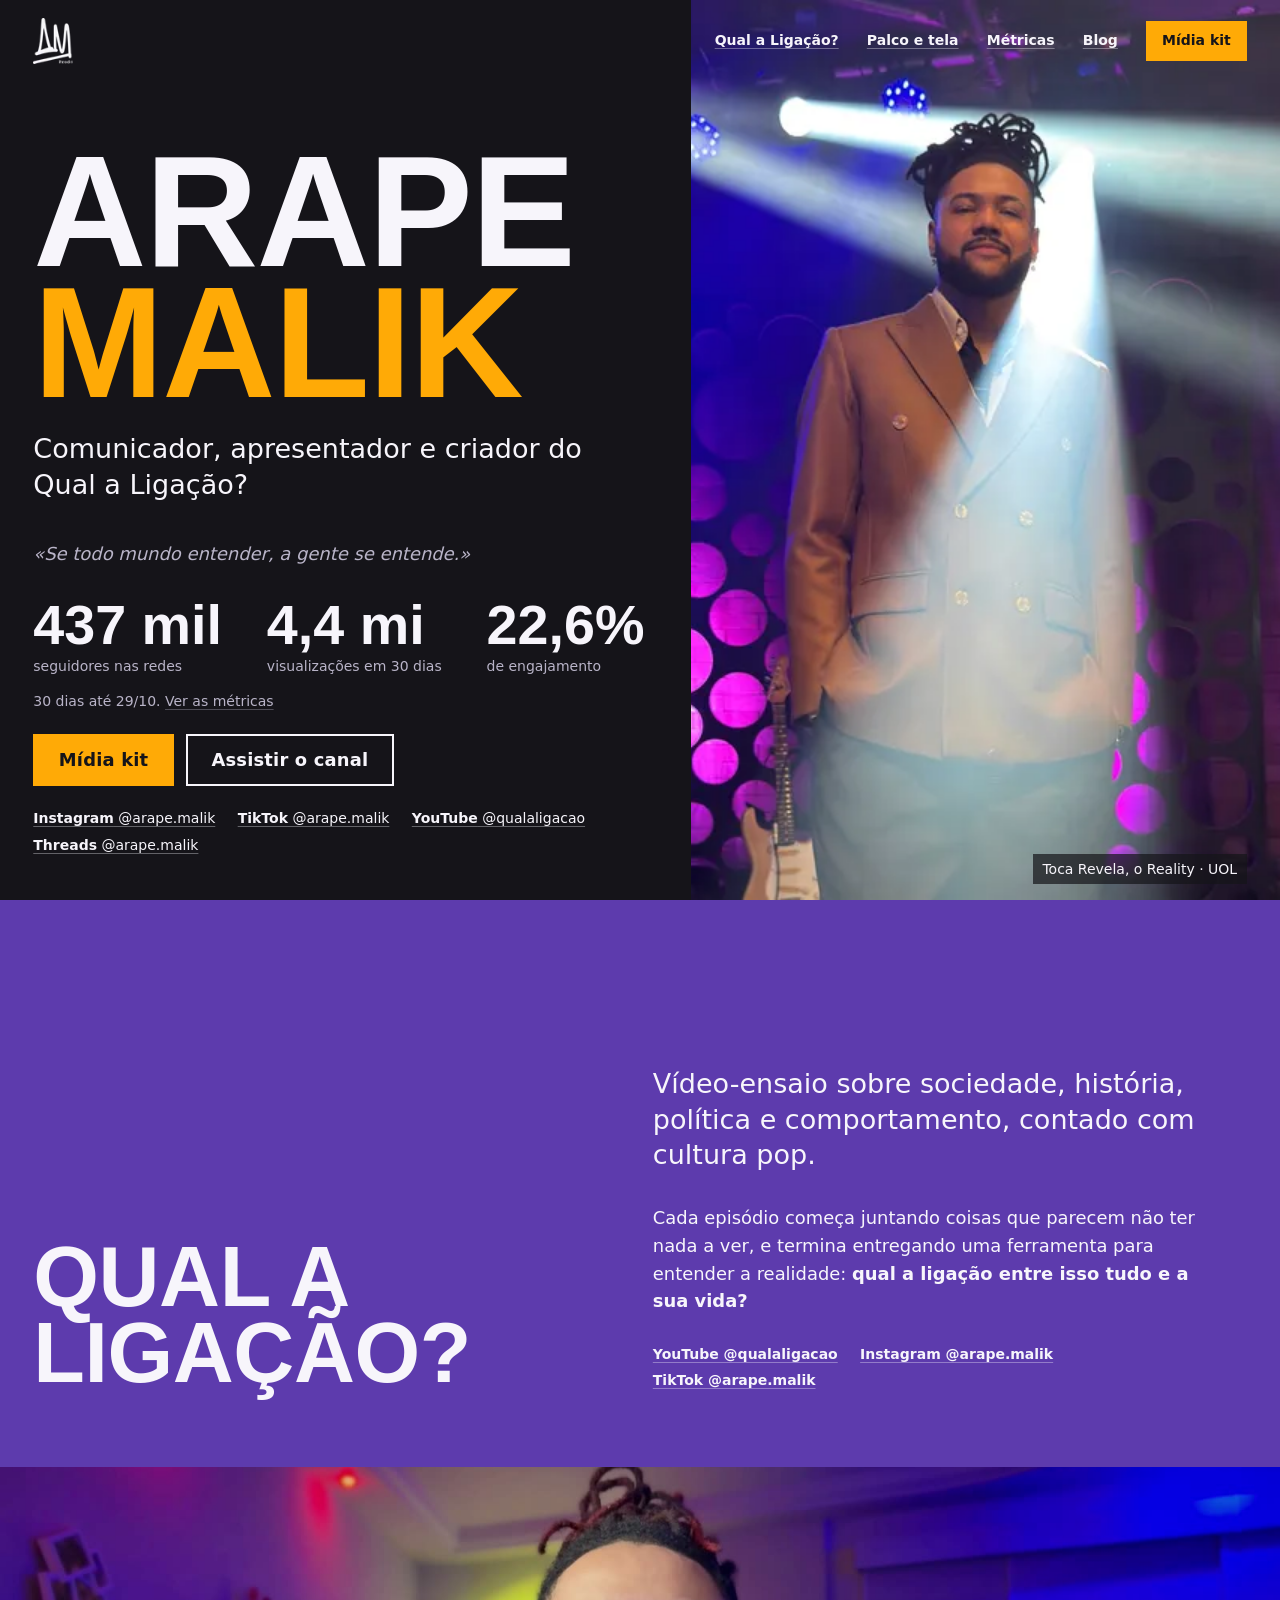
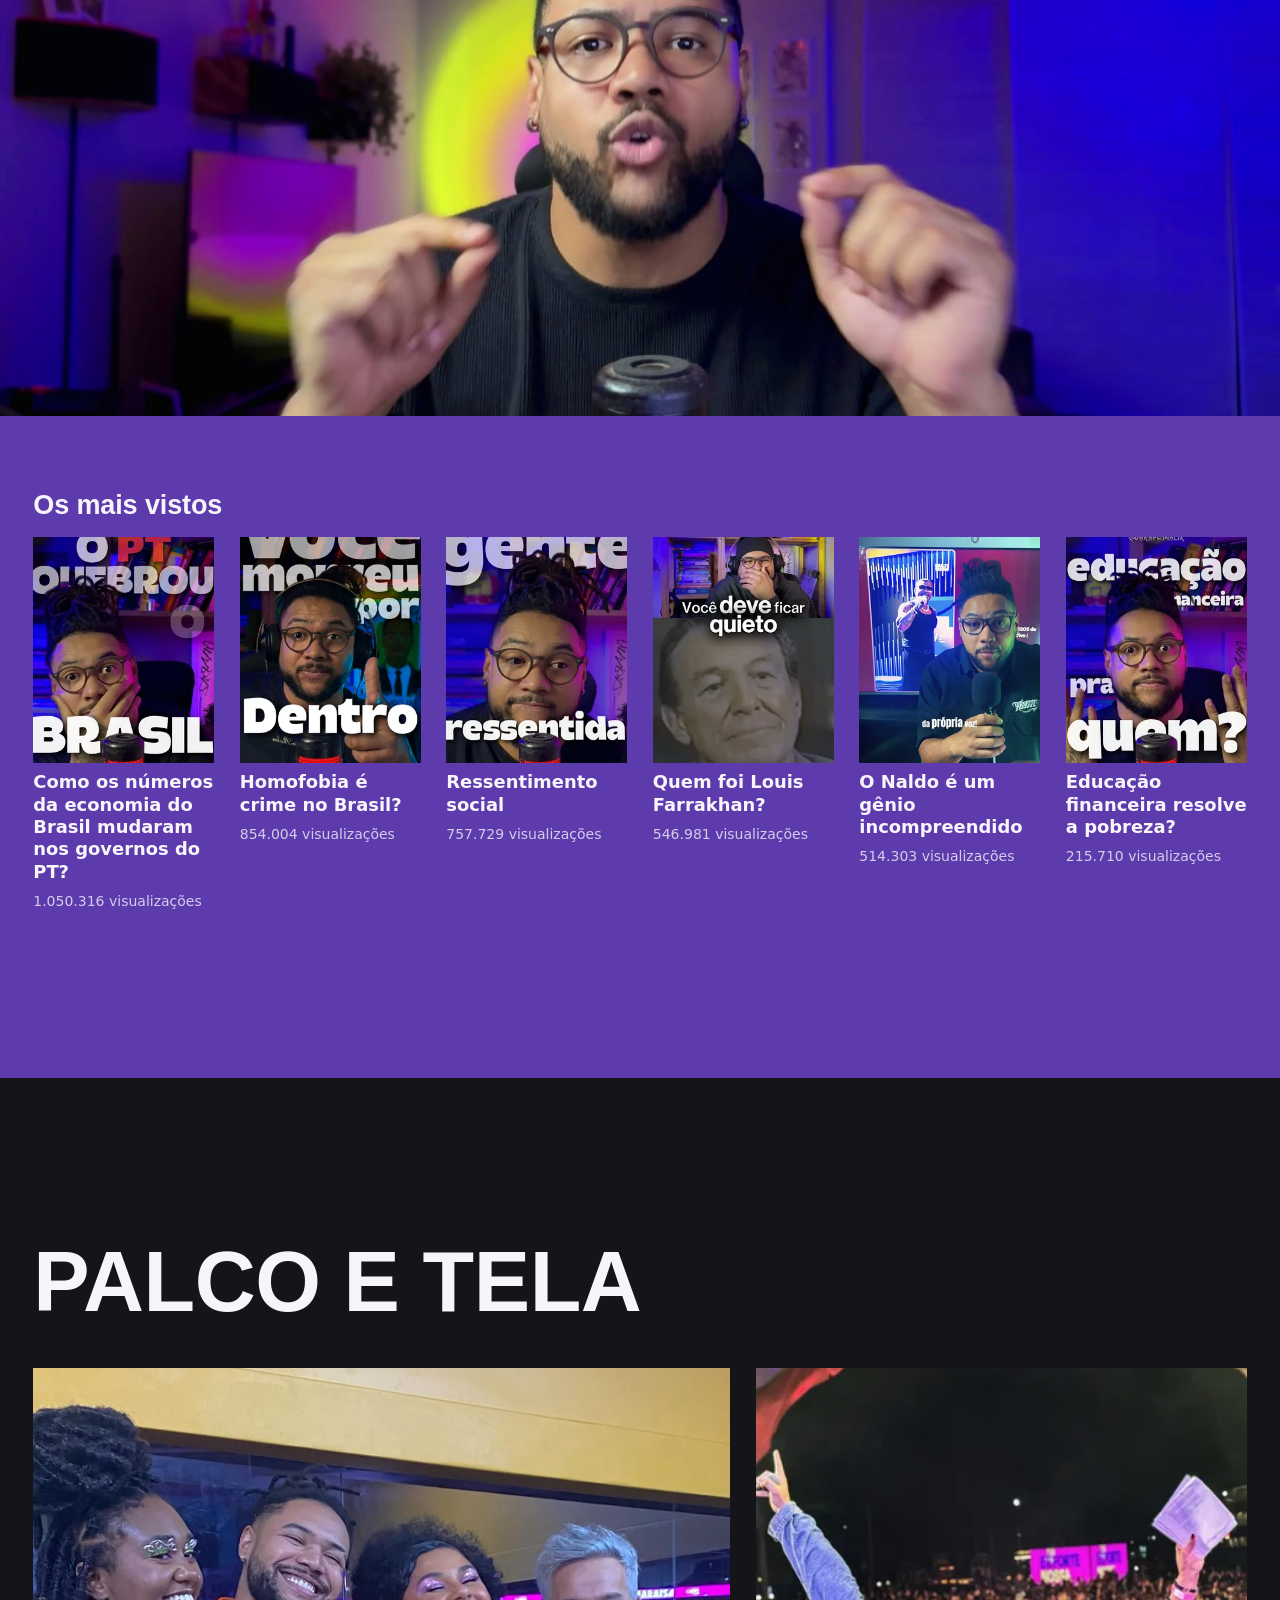
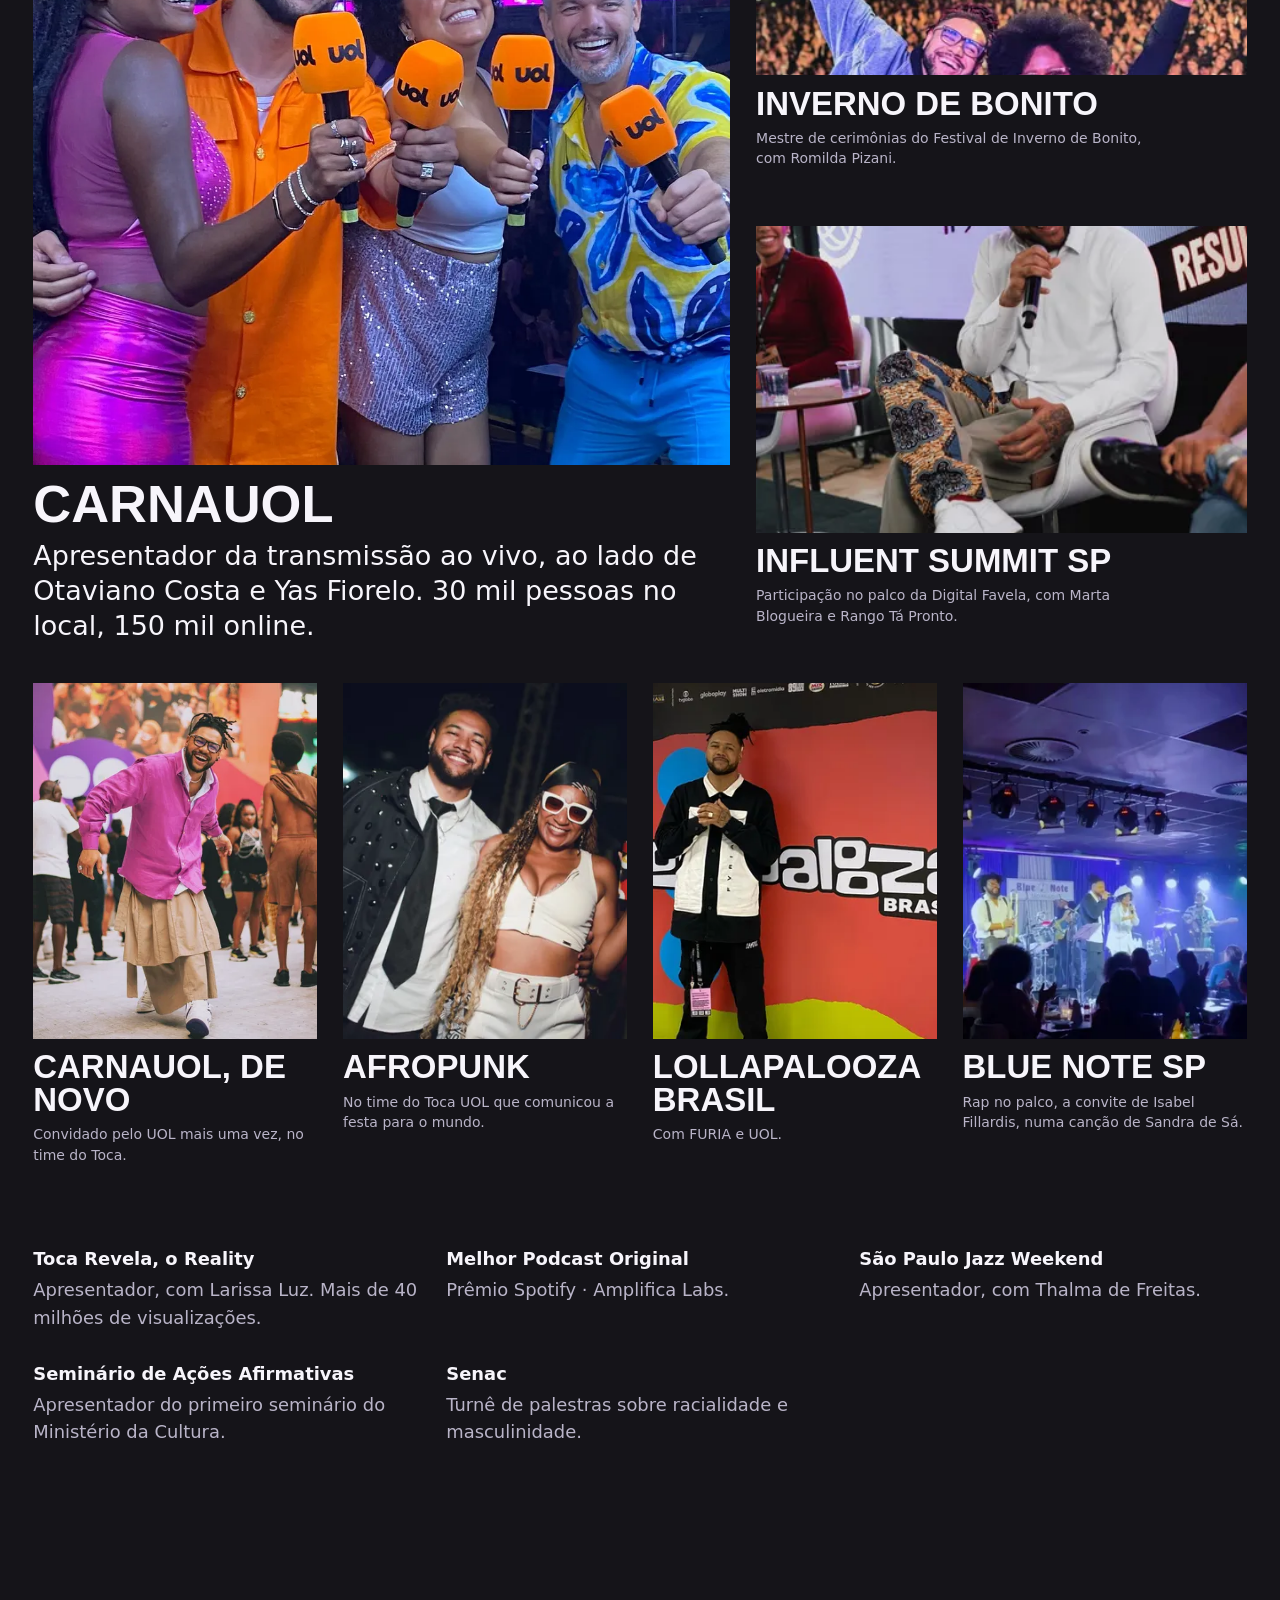
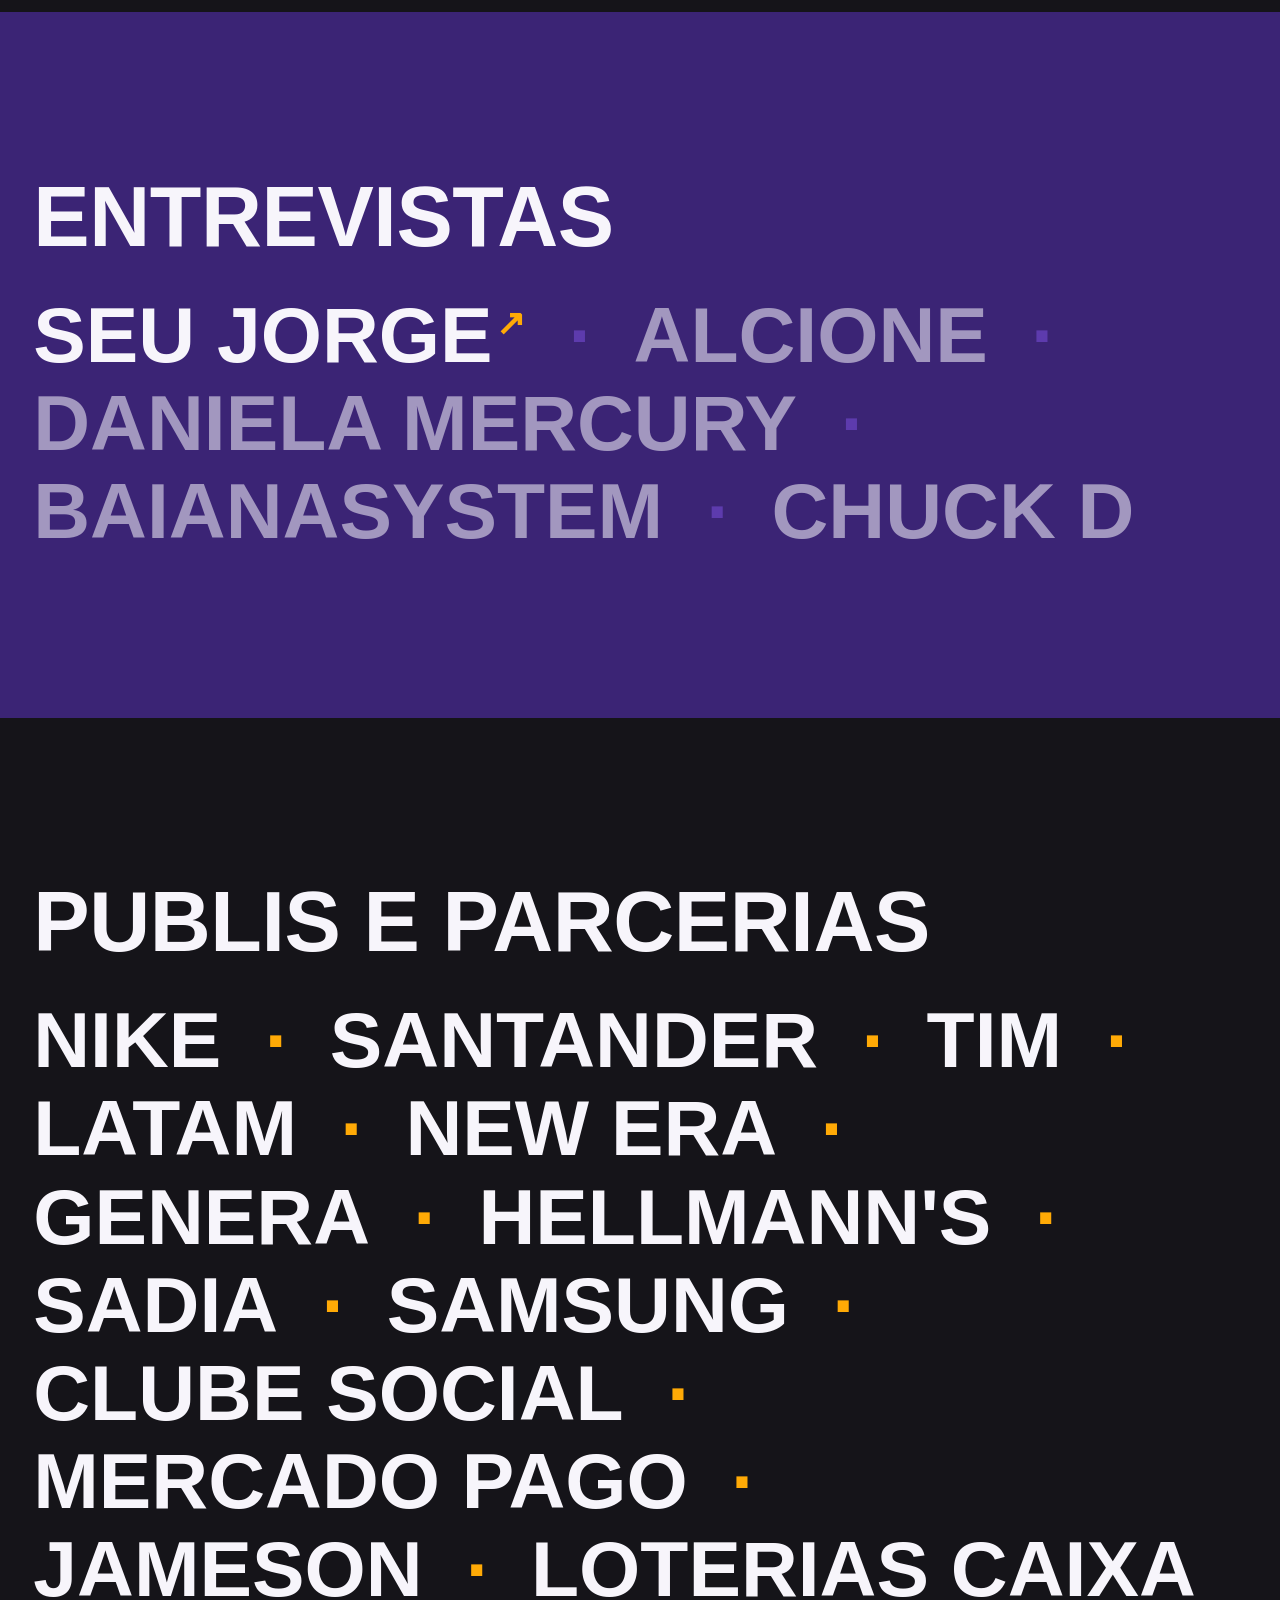
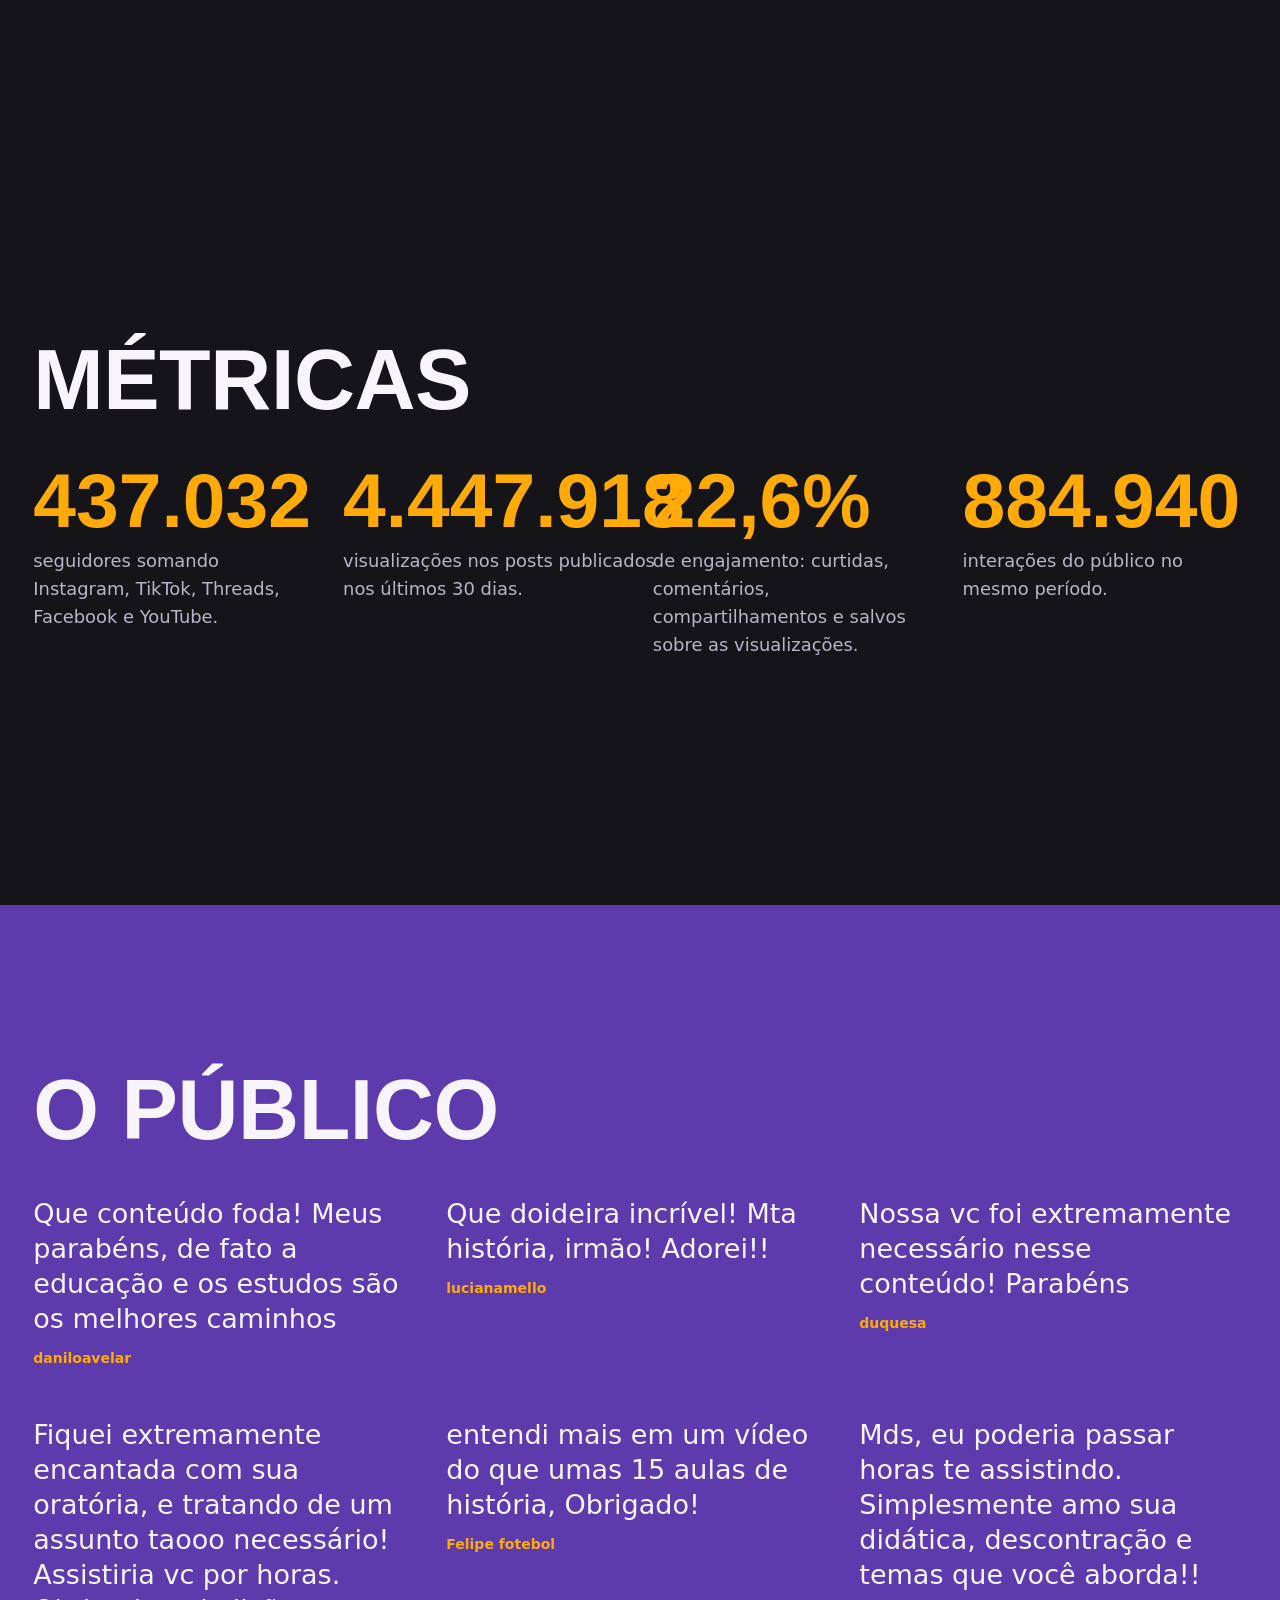
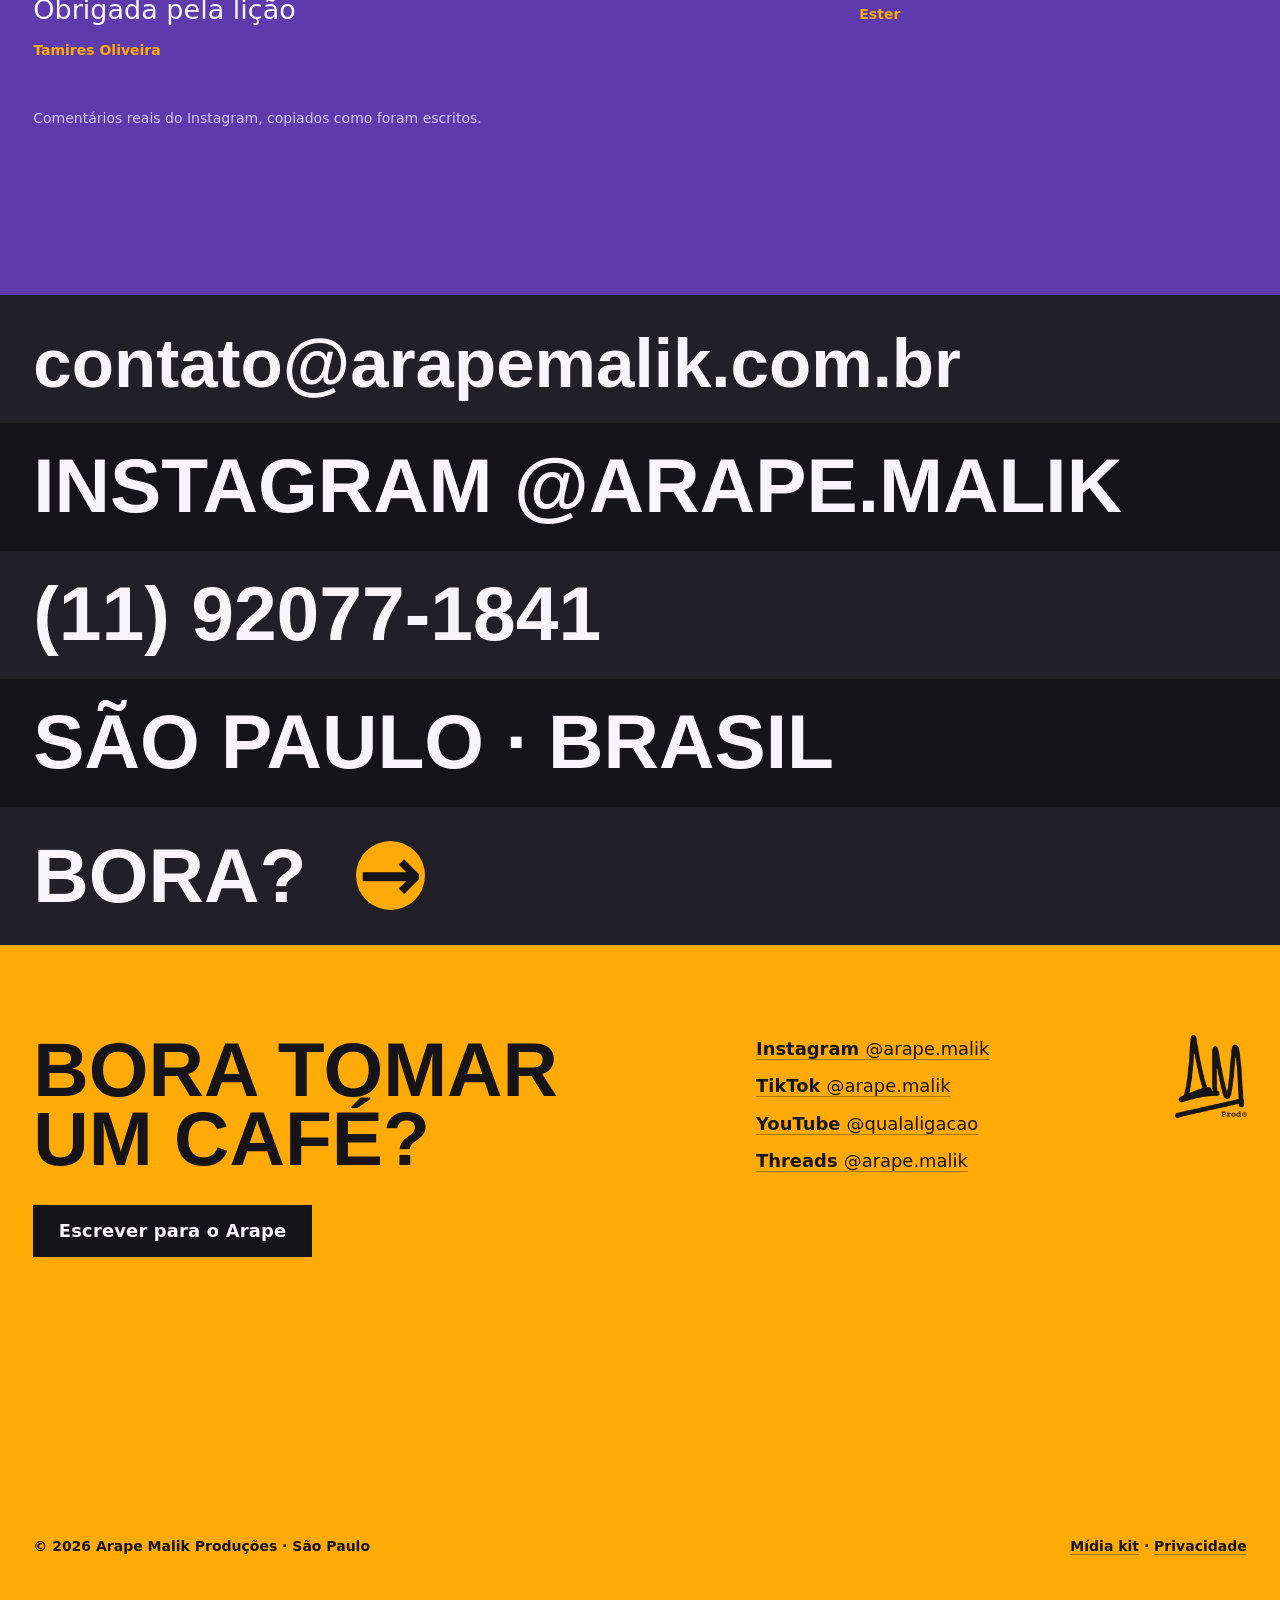
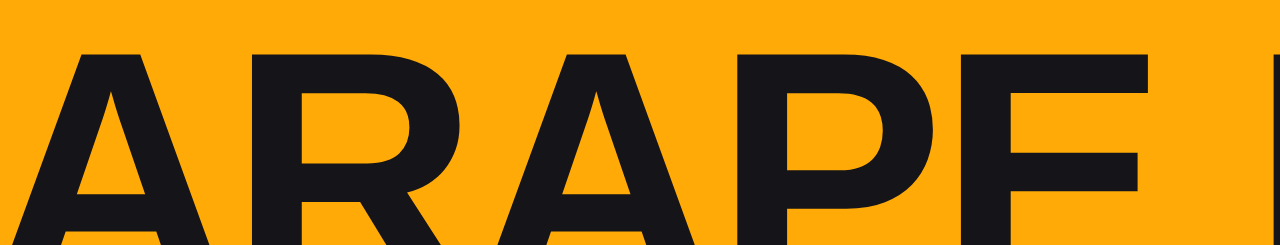
==== index.html @ e5524575 "Atualização do site 2026-10-29" ====
<!DOCTYPE html><html lang="pt-BR" data-astro-cid-hkbrpulz><head><meta charset="utf-8"><meta name="viewport" content="width=device-width, initial-scale=1"><title>Arape Malik — comunicador e criador do Qual a Ligação?</title><meta name="description" content="Arape Malik é comunicador, apresentador e criador do Qual a Ligação?. Palco, tela, entrevistas, métricas e contato."><meta name="theme-color" content="#151419"><link rel="icon" href="/favicon.svg" type="image/svg+xml"><link rel="canonical" href="https://arapemalik.com.br/"><meta property="og:title" content="Arape Malik — comunicador e criador do Qual a Ligação?"><meta property="og:description" content="Arape Malik é comunicador, apresentador e criador do Qual a Ligação?. Palco, tela, entrevistas, métricas e contato."><meta property="og:locale" content="pt_BR"><script>document.documentElement.classList.add('js')</script><link rel="stylesheet" href="/_astro/Rodape.Iag96oWp.css"><link rel="stylesheet" href="/_astro/Contato.BT2I48mb.css"></head><body data-astro-cid-hkbrpulz><header class="topo wrap" data-astro-cid-hkbrpulz><a class="marca" href="/" aria-label="Arape Malik Produções, início" data-astro-cid-hkbrpulz><img src="/_astro/am-prod-branco.MYLKmL8z_1Nk4cB.webp" alt loading="eager" data-astro-cid-hkbrpulz="true" decoding="async" width="48" height="56"></a><nav aria-label="Principal" data-astro-cid-hkbrpulz><a class="link" href="/#canal" data-astro-cid-hkbrpulz>Qual a Ligação?</a><a class="link" href="/#palco" data-astro-cid-hkbrpulz>Palco e tela</a><a class="link" href="/#metricas" data-astro-cid-hkbrpulz>Métricas</a><a class="link" href="/blog/" data-astro-cid-hkbrpulz>Blog</a><a class="kit" href="/midia-kit/" data-astro-cid-hkbrpulz>Mídia kit</a></nav></header><main><section class="hero" aria-labelledby="t-hero" data-astro-cid-ge2uvauf><div class="texto wrap" data-astro-cid-ge2uvauf><h1 id="t-hero" class="nome lines" data-astro-cid-ge2uvauf><span class="line" data-astro-cid-ge2uvauf><span data-line style="--i:0" data-astro-cid-ge2uvauf>Arape</span></span><span class="line" data-astro-cid-ge2uvauf><span data-line style="--i:1" class="ambar" data-astro-cid-ge2uvauf>Malik</span></span></h1><p class="lead quem" data-rise style="--i:0" data-astro-cid-ge2uvauf>Comunicador, apresentador e criador do Qual a Ligação?</p><p class="frase" data-rise style="--i:1" data-astro-cid-ge2uvauf>«Se todo mundo entender, a gente se entende.»</p><dl class="numeros" data-rise style="--i:2" data-astro-cid-ge2uvauf><div data-astro-cid-ge2uvauf><dt class="nums" data-astro-cid-ge2uvauf>437 mil</dt><dd data-astro-cid-ge2uvauf>seguidores nas redes</dd></div><div data-astro-cid-ge2uvauf><dt class="nums" data-astro-cid-ge2uvauf>4,4 mi</dt><dd data-astro-cid-ge2uvauf>visualizações em 30 dias</dd></div><div data-astro-cid-ge2uvauf><dt class="nums" data-astro-cid-ge2uvauf>22,6%</dt><dd data-astro-cid-ge2uvauf>de engajamento</dd></div></dl><p class="fonte small" data-rise style="--i:2" data-astro-cid-ge2uvauf>30 dias até 29/10. <a class="link" href="/#metricas" data-astro-cid-ge2uvauf>Ver as métricas</a></p><div class="acoes" data-rise style="--i:3" data-astro-cid-ge2uvauf><a class="button" href="/midia-kit/" data-astro-cid-ge2uvauf>Mídia kit</a><a class="button vazado" href="https://www.youtube.com/@qualaligacao" data-astro-cid-ge2uvauf>Assistir o canal</a></div><ul class="redes small" data-rise style="--i:4" aria-label="Redes" data-astro-cid-ge2uvauf><li data-astro-cid-ge2uvauf><a class="link" href="https://www.instagram.com/arape.malik/" data-astro-cid-ge2uvauf><b data-astro-cid-ge2uvauf>Instagram</b> @arape.malik</a></li><li data-astro-cid-ge2uvauf><a class="link" href="https://www.tiktok.com/@arape.malik" data-astro-cid-ge2uvauf><b data-astro-cid-ge2uvauf>TikTok</b> @arape.malik</a></li><li data-astro-cid-ge2uvauf><a class="link" href="https://www.youtube.com/@qualaligacao" data-astro-cid-ge2uvauf><b data-astro-cid-ge2uvauf>YouTube</b> @qualaligacao</a></li><li data-astro-cid-ge2uvauf><a class="link" href="https://www.threads.com/@arape.malik" data-astro-cid-ge2uvauf><b data-astro-cid-ge2uvauf>Threads</b> @arape.malik</a></li></ul></div><figure class="foto" data-astro-cid-ge2uvauf><img src="/_astro/toca-revela.S7egX8rP_Zub5rn.webp" srcset="/_astro/toca-revela.S7egX8rP_2u8avT.webp 600w, /_astro/toca-revela.S7egX8rP_Z36LUs.webp 900w, /_astro/toca-revela.S7egX8rP_Zub5rn.webp 1440w" alt="Arape Malik de terno, sob o foco de luz no palco do Toca Revela" sizes="(max-width: 56em) 100vw, 46vw" loading="eager" fetchpriority="high" data-astro-cid-ge2uvauf="true" decoding="async" width="1440" height="1440"><figcaption class="small" data-astro-cid-ge2uvauf>Toca Revela, o Reality · UOL</figcaption></figure></section><section class="canal" id="canal" aria-labelledby="t-canal" data-astro-cid-f2x5a2hj><div class="topo-canal wrap" data-astro-cid-f2x5a2hj><h2 id="t-canal" class="head" data-reveal data-astro-cid-f2x5a2hj>Qual a<br data-astro-cid-f2x5a2hj>Ligação?</h2><div class="sobre" data-reveal style="--i:1" data-astro-cid-f2x5a2hj><p class="lead" data-astro-cid-f2x5a2hj>Vídeo-ensaio sobre sociedade, história, política e comportamento, contado com cultura pop.</p><p data-astro-cid-f2x5a2hj>Cada episódio começa juntando coisas que parecem não ter nada a ver, e termina entregando uma ferramenta para entender a realidade: <em data-astro-cid-f2x5a2hj>qual a ligação entre isso tudo e a sua vida?</em></p><p class="links small" data-astro-cid-f2x5a2hj><a class="link" href="https://www.youtube.com/@qualaligacao" data-astro-cid-f2x5a2hj>YouTube @qualaligacao</a><a class="link" href="https://www.instagram.com/arape.malik/" data-astro-cid-f2x5a2hj>Instagram @arape.malik</a><a class="link" href="https://www.tiktok.com/@arape.malik" data-astro-cid-f2x5a2hj>TikTok @arape.malik</a></p></div></div><video class="estudio" autoplay muted loop playsinline preload="metadata" poster="/video/estudio-poster.jpg" aria-label="Arape Malik explicando no estúdio, sob luz violeta, com o microfone vermelho" data-astro-cid-f2x5a2hj><source src="/video/estudio.mp4" type="video/mp4" data-astro-cid-f2x5a2hj><img src="/_astro/estudio.NR4DT4O6_Z1UojzM.webp" srcset="/_astro/estudio.NR4DT4O6_7EgxH.webp 1200w, /_astro/estudio.NR4DT4O6_Z1UojzM.webp 2400w" alt sizes="100vw" data-astro-cid-f2x5a2hj="true" loading="lazy" decoding="async" width="2400" height="1350"></video><div class="wrap" data-astro-cid-f2x5a2hj><h3 class="sub" data-reveal data-astro-cid-f2x5a2hj>Os mais vistos</h3><ul class="fileira" data-astro-cid-f2x5a2hj><li data-reveal style="--i:0" data-astro-cid-f2x5a2hj><a href="https://www.instagram.com/reel/DezVq97s3_2/" data-astro-cid-f2x5a2hj><img src="/_astro/economia-pt.rFF47lvz_Z1U5Fvq.webp" srcset="/_astro/economia-pt.rFF47lvz_Z17IQC9.webp 300w, /_astro/economia-pt.rFF47lvz_Z1Q5DeQ.webp 600w" alt="Capa do vídeo «Como os números da economia do Brasil mudaram nos governos do PT?»" sizes="(max-width: 56em) 45vw, 16vw" data-astro-cid-f2x5a2hj="true" loading="lazy" decoding="async" width="1080" height="1920"><span class="t" data-astro-cid-f2x5a2hj>Como os números da economia do Brasil mudaram nos governos do PT?</span><span class="v small nums" data-astro-cid-f2x5a2hj>1.050.316 visualizações</span></a></li><li data-reveal style="--i:1" data-astro-cid-f2x5a2hj><a href="https://www.instagram.com/reel/DendShojqdv/" data-astro-cid-f2x5a2hj><img src="/_astro/homofobia-crime.DOpSaTus_Z48YPO.webp" srcset="/_astro/homofobia-crime.DOpSaTus_Z1UAi6J.webp 300w, /_astro/homofobia-crime.DOpSaTus_XKSL8.webp 600w" alt="Capa do vídeo «Homofobia é crime no Brasil?»" sizes="(max-width: 56em) 45vw, 16vw" data-astro-cid-f2x5a2hj="true" loading="lazy" decoding="async" width="1080" height="1920"><span class="t" data-astro-cid-f2x5a2hj>Homofobia é crime no Brasil?</span><span class="v small nums" data-astro-cid-f2x5a2hj>854.004 visualizações</span></a></li><li data-reveal style="--i:2" data-astro-cid-f2x5a2hj><a href="https://www.instagram.com/reel/Deh2lmXs4-a/" data-astro-cid-f2x5a2hj><img src="/_astro/ressentimento.BmEL6wVa_ZxoolH.webp" srcset="/_astro/ressentimento.BmEL6wVa_2riLzp.webp 300w, /_astro/ressentimento.BmEL6wVa_Zh1HDK.webp 600w" alt="Capa do vídeo «Ressentimento social»" sizes="(max-width: 56em) 45vw, 16vw" data-astro-cid-f2x5a2hj="true" loading="lazy" decoding="async" width="1080" height="1920"><span class="t" data-astro-cid-f2x5a2hj>Ressentimento social</span><span class="v small nums" data-astro-cid-f2x5a2hj>757.729 visualizações</span></a></li><li data-reveal style="--i:3" data-astro-cid-f2x5a2hj><a href="https://www.instagram.com/reel/DdYfieEM3Wl/" data-astro-cid-f2x5a2hj><img src="/_astro/farrakhan.CgFcDJ08_Z1Ir9rK.webp" srcset="/_astro/farrakhan.CgFcDJ08_Zjc20o.webp 300w, /_astro/farrakhan.CgFcDJ08_MT4cs.webp 600w" alt="Capa do vídeo «Quem foi Louis Farrakhan?»" sizes="(max-width: 56em) 45vw, 16vw" data-astro-cid-f2x5a2hj="true" loading="lazy" decoding="async" width="1080" height="1920"><span class="t" data-astro-cid-f2x5a2hj>Quem foi Louis Farrakhan?</span><span class="v small nums" data-astro-cid-f2x5a2hj>546.981 visualizações</span></a></li><li data-reveal style="--i:4" data-astro-cid-f2x5a2hj><a href="https://www.instagram.com/reel/DMLh8gdviWA/" data-astro-cid-f2x5a2hj><img src="/_astro/naldo.C4gv2TXJ_ZqaYnY.webp" srcset="/_astro/naldo.C4gv2TXJ_Z1sf43F.webp 300w, /_astro/naldo.C4gv2TXJ_Nyh3l.webp 600w" alt="Capa do vídeo «O Naldo é um gênio incompreendido»" sizes="(max-width: 56em) 45vw, 16vw" data-astro-cid-f2x5a2hj="true" loading="lazy" decoding="async" width="1080" height="1920"><span class="t" data-astro-cid-f2x5a2hj>O Naldo é um gênio incompreendido</span><span class="v small nums" data-astro-cid-f2x5a2hj>514.303 visualizações</span></a></li><li data-reveal style="--i:5" data-astro-cid-f2x5a2hj><a href="https://www.instagram.com/reel/Dd7yaiVTThB/" data-astro-cid-f2x5a2hj><img src="/_astro/educacao-financeira.BTeEFMl3_ZO726c.webp" srcset="/_astro/educacao-financeira.BTeEFMl3_1G0VJV.webp 300w, /_astro/educacao-financeira.BTeEFMl3_Z1oDISs.webp 600w" alt="Capa do vídeo «Educação financeira resolve a pobreza?»" sizes="(max-width: 56em) 45vw, 16vw" data-astro-cid-f2x5a2hj="true" loading="lazy" decoding="async" width="1080" height="1920"><span class="t" data-astro-cid-f2x5a2hj>Educação financeira resolve a pobreza?</span><span class="v small nums" data-astro-cid-f2x5a2hj>215.710 visualizações</span></a></li></ul></div></section><section class="palco wrap" id="palco" aria-labelledby="t-palco" data-astro-cid-vdyy5war><h2 id="t-palco" class="head" data-reveal data-astro-cid-vdyy5war>Palco e tela</h2><div class="grade" data-astro-cid-vdyy5war><a class="item destaque" href="https://www.instagram.com/p/C2p3WZsvMPc/" data-reveal data-astro-cid-vdyy5war><img src="/_astro/carnauol-2024.B3znnmtZ_13avEo.webp" srcset="/_astro/carnauol-2024.B3znnmtZ_7OHOB.webp 700w, /_astro/carnauol-2024.B3znnmtZ_2wtKsS.webp 1100w, /_astro/carnauol-2024.B3znnmtZ_13avEo.webp 1440w" alt="Arape Malik de macacão laranja com microfone da UOL, ao lado de outros apresentadores" sizes="(max-width: 56em) 100vw, 58vw" data-astro-cid-vdyy5war="true" loading="lazy" decoding="async" width="1440" height="1440"><span class="nome" data-astro-cid-vdyy5war>CarnaUOL</span><span class="papel" data-astro-cid-vdyy5war>Apresentador da transmissão ao vivo, ao lado de Otaviano Costa e Yas Fiorelo. 30 mil pessoas no local, 150 mil online.</span></a><a class="item" href="https://www.instagram.com/p/DN6TcLEkX5A/" data-reveal style="--i:0" data-astro-cid-vdyy5war><img src="/_astro/bonito.Dc5UpViQ_Z7qoR7.webp" srcset="/_astro/bonito.Dc5UpViQ_Z1jS6HO.webp 400w, /_astro/bonito.Dc5UpViQ_Z1rL2sQ.webp 700w" alt="Arape Malik no palco do Festival de Inverno de Bonito, diante da plateia" sizes="(max-width: 56em) 50vw, 20vw" data-astro-cid-vdyy5war="true" loading="lazy" decoding="async" width="1440" height="1909"><span class="nome" data-astro-cid-vdyy5war>Inverno de Bonito</span><span class="papel small" data-astro-cid-vdyy5war>Mestre de cerimônias do Festival de Inverno de Bonito, com Romilda Pizani.</span></a><a class="item" href="https://www.instagram.com/p/DNZJ0G3vHSt/" data-reveal style="--i:1" data-astro-cid-vdyy5war><img src="/_astro/influent-summit.Bm8xb0Il_gTUwj.webp" srcset="/_astro/influent-summit.Bm8xb0Il_Z28QMPv.webp 400w, /_astro/influent-summit.Bm8xb0Il_Ze9kqY.webp 700w" alt="Arape Malik sentado no palco do Influent Summit, de microfone na mão" sizes="(max-width: 56em) 50vw, 20vw" data-astro-cid-vdyy5war="true" loading="lazy" decoding="async" width="1440" height="1920"><span class="nome" data-astro-cid-vdyy5war>Influent Summit SP</span><span class="papel small" data-astro-cid-vdyy5war>Participação no palco da Digital Favela, com Marta Blogueira e Rango Tá Pronto.</span></a><a class="item" href="https://www.instagram.com/p/DF6K0ESvjEi/" data-reveal style="--i:2" data-astro-cid-vdyy5war><img src="/_astro/carnauol-2025.BBCD0QQ8_2ciSpM.webp" srcset="/_astro/carnauol-2025.BBCD0QQ8_2rcX9f.webp 400w, /_astro/carnauol-2025.BBCD0QQ8_Z2vVg8U.webp 700w" alt="Arape Malik de camisa rosa e saia, dançando no CarnaUOL" sizes="(max-width: 56em) 50vw, 20vw" data-astro-cid-vdyy5war="true" loading="lazy" decoding="async" width="1440" height="1800"><span class="nome" data-astro-cid-vdyy5war>CarnaUOL, de novo</span><span class="papel small" data-astro-cid-vdyy5war>Convidado pelo UOL mais uma vez, no time do Toca.</span></a><a class="item" href="https://www.instagram.com/p/DCRq_zEPuww/" data-reveal style="--i:0" data-astro-cid-vdyy5war><img src="/_astro/afropunk.DX9iCgO4_Z2twBuu.webp" srcset="/_astro/afropunk.DX9iCgO4_Z1zy9B6.webp 400w, /_astro/afropunk.DX9iCgO4_oIGky.webp 700w" alt="Arape Malik de terno e gravata no AFROPUNK, ao lado de uma convidada" sizes="(max-width: 56em) 50vw, 20vw" data-astro-cid-vdyy5war="true" loading="lazy" decoding="async" width="1440" height="1440"><span class="nome" data-astro-cid-vdyy5war>AFROPUNK</span><span class="papel small" data-astro-cid-vdyy5war>No time do Toca UOL que comunicou a festa para o mundo.</span></a><a class="item" href="https://www.instagram.com/p/C47DPIeNWDP/" data-reveal style="--i:1" data-astro-cid-vdyy5war><img src="/_astro/lollapalooza.CLdFTiUt_Z1lyVKn.webp" srcset="/_astro/lollapalooza.CLdFTiUt_Z1YTaCs.webp 400w, /_astro/lollapalooza.CLdFTiUt_2vy1jz.webp 700w" alt="Arape Malik no painel do Lollapalooza Brasil" sizes="(max-width: 56em) 50vw, 20vw" data-astro-cid-vdyy5war="true" loading="lazy" decoding="async" width="1440" height="1440"><span class="nome" data-astro-cid-vdyy5war>Lollapalooza Brasil</span><span class="papel small" data-astro-cid-vdyy5war>Com FURIA e UOL.</span></a><a class="item" href="https://www.instagram.com/p/C5ROSn4rAnS/" data-reveal style="--i:2" data-astro-cid-vdyy5war><img src="/_astro/blue-note.t3opQrYl_2lnRJw.webp" srcset="/_astro/blue-note.t3opQrYl_ZAAWIW.webp 400w, /_astro/blue-note.t3opQrYl_ZAI19a.webp 700w" alt="Banda no palco do Blue Note São Paulo sob luz azul" sizes="(max-width: 56em) 50vw, 20vw" data-astro-cid-vdyy5war="true" loading="lazy" decoding="async" width="720" height="720"><span class="nome" data-astro-cid-vdyy5war>Blue Note SP</span><span class="papel small" data-astro-cid-vdyy5war>Rap no palco, a convite de Isabel Fillardis, numa canção de Sandra de Sá.</span></a></div><dl class="lista" data-astro-cid-vdyy5war><div data-reveal style="--i:0" data-astro-cid-vdyy5war><dt data-astro-cid-vdyy5war>Toca Revela, o Reality</dt><dd data-astro-cid-vdyy5war>Apresentador, com Larissa Luz. Mais de 40 milhões de visualizações.</dd></div><div data-reveal style="--i:1" data-astro-cid-vdyy5war><dt data-astro-cid-vdyy5war>Melhor Podcast Original</dt><dd data-astro-cid-vdyy5war>Prêmio Spotify · Amplifica Labs.</dd></div><div data-reveal style="--i:2" data-astro-cid-vdyy5war><dt data-astro-cid-vdyy5war>São Paulo Jazz Weekend</dt><dd data-astro-cid-vdyy5war>Apresentador, com Thalma de Freitas.</dd></div><div data-reveal style="--i:0" data-astro-cid-vdyy5war><dt data-astro-cid-vdyy5war>Seminário de Ações Afirmativas</dt><dd data-astro-cid-vdyy5war>Apresentador do primeiro seminário do Ministério da Cultura.</dd></div><div data-reveal style="--i:1" data-astro-cid-vdyy5war><dt data-astro-cid-vdyy5war>Senac</dt><dd data-astro-cid-vdyy5war>Turnê de palestras sobre racialidade e masculinidade.</dd></div></dl></section><section class="entrevistas wrap" id="entrevistas" aria-labelledby="t-ent" data-astro-cid-fupj5pb2><h2 id="t-ent" class="head" data-reveal data-astro-cid-fupj5pb2>Entrevistas</h2><ul class="nomes" data-reveal style="--i:1" data-astro-cid-fupj5pb2><li data-astro-cid-fupj5pb2><a href="https://www.instagram.com/reel/DNtL2N42o0Z/" data-astro-cid-fupj5pb2>Seu Jorge<span aria-hidden="true" data-astro-cid-fupj5pb2>↗</span></a></li><li data-astro-cid-fupj5pb2><span data-astro-cid-fupj5pb2>Alcione</span></li><li data-astro-cid-fupj5pb2><span data-astro-cid-fupj5pb2>Daniela Mercury</span></li><li data-astro-cid-fupj5pb2><span data-astro-cid-fupj5pb2>BaianaSystem</span></li><li data-astro-cid-fupj5pb2><span data-astro-cid-fupj5pb2>Chuck D</span></li></ul></section><section class="marcas wrap" id="publis" aria-labelledby="t-marcas" data-astro-cid-wyj3l63z><h2 id="t-marcas" class="head" data-reveal data-astro-cid-wyj3l63z>Publis e parcerias</h2><ul class="lista" data-reveal style="--i:1" data-astro-cid-wyj3l63z><li data-astro-cid-wyj3l63z>Nike</li><li data-astro-cid-wyj3l63z>Santander</li><li data-astro-cid-wyj3l63z>TIM</li><li data-astro-cid-wyj3l63z>Latam</li><li data-astro-cid-wyj3l63z>New Era</li><li data-astro-cid-wyj3l63z>Genera</li><li data-astro-cid-wyj3l63z>Hellmann&#39;s</li><li data-astro-cid-wyj3l63z>Sadia</li><li data-astro-cid-wyj3l63z>Samsung</li><li data-astro-cid-wyj3l63z>Clube Social</li><li data-astro-cid-wyj3l63z>Mercado Pago</li><li data-astro-cid-wyj3l63z>Jameson</li><li data-astro-cid-wyj3l63z>Loterias Caixa</li></ul></section><section class="metricas wrap" id="metricas" aria-labelledby="t-met" data-astro-cid-7rb4eju2><h2 id="t-met" class="head" data-reveal data-astro-cid-7rb4eju2>Métricas</h2><dl class="blocos" data-astro-cid-7rb4eju2><div data-reveal style="--i:0" data-astro-cid-7rb4eju2><dt class="nums" data-astro-cid-7rb4eju2>437.032</dt><dd data-astro-cid-7rb4eju2>seguidores somando Instagram, TikTok, Threads, Facebook e YouTube.</dd></div><div data-reveal style="--i:1" data-astro-cid-7rb4eju2><dt class="nums" data-astro-cid-7rb4eju2>4.447.918</dt><dd data-astro-cid-7rb4eju2>visualizações nos posts publicados nos últimos 30 dias.</dd></div><div data-reveal style="--i:2" data-astro-cid-7rb4eju2><dt class="nums" data-astro-cid-7rb4eju2>22,6%</dt><dd data-astro-cid-7rb4eju2>de engajamento: curtidas, comentários, compartilhamentos e salvos sobre as visualizações.</dd></div><div data-reveal style="--i:3" data-astro-cid-7rb4eju2><dt class="nums" data-astro-cid-7rb4eju2>884.940</dt><dd data-astro-cid-7rb4eju2>interações do público no mesmo período.</dd></div></dl><p class="fonte small" data-reveal data-astro-cid-7rb4eju2>Dados oficiais das redes, 30 dias até 29/10/2026; TikTok: seguidores informados por Arape Malik em 17/10/2026.</p></section><section class="publico wrap" aria-labelledby="t-pub" data-astro-cid-7soevinl><h2 id="t-pub" class="head" data-reveal data-astro-cid-7soevinl>O público</h2><ul class="comentarios" data-astro-cid-7soevinl><li data-reveal style="--i:0" data-astro-cid-7soevinl><blockquote data-astro-cid-7soevinl><p data-astro-cid-7soevinl>Que conteúdo foda! Meus parabéns, de fato a educação e os estudos são os melhores caminhos</p></blockquote><p class="quem small" data-astro-cid-7soevinl>daniloavelar</p></li><li data-reveal style="--i:1" data-astro-cid-7soevinl><blockquote data-astro-cid-7soevinl><p data-astro-cid-7soevinl>Que doideira incrível! Mta história, irmão! Adorei!!</p></blockquote><p class="quem small" data-astro-cid-7soevinl>lucianamello</p></li><li data-reveal style="--i:2" data-astro-cid-7soevinl><blockquote data-astro-cid-7soevinl><p data-astro-cid-7soevinl>Nossa vc foi extremamente necessário nesse conteúdo! Parabéns</p></blockquote><p class="quem small" data-astro-cid-7soevinl>duquesa</p></li><li data-reveal style="--i:0" data-astro-cid-7soevinl><blockquote data-astro-cid-7soevinl><p data-astro-cid-7soevinl>Fiquei extremamente encantada com sua oratória, e tratando de um assunto taooo necessário! Assistiria vc por horas. Obrigada pela lição</p></blockquote><p class="quem small" data-astro-cid-7soevinl>Tamires Oliveira</p></li><li data-reveal style="--i:1" data-astro-cid-7soevinl><blockquote data-astro-cid-7soevinl><p data-astro-cid-7soevinl>entendi mais em um vídeo do que umas 15 aulas de história, Obrigado!</p></blockquote><p class="quem small" data-astro-cid-7soevinl>Felipe fotebol</p></li><li data-reveal style="--i:2" data-astro-cid-7soevinl><blockquote data-astro-cid-7soevinl><p data-astro-cid-7soevinl>Mds, eu poderia passar horas te assistindo. Simplesmente amo sua didática, descontração e temas que você aborda!!</p></blockquote><p class="quem small" data-astro-cid-7soevinl>Ester</p></li></ul><p class="small muted" data-astro-cid-7soevinl>Comentários reais do Instagram, copiados como foram escritos.</p></section><section class="contato" aria-label="Contato" id="contato" data-astro-cid-okcsjmol><a class="linha" href="mailto:contato@arapemalik.com.br?subject=Proposta%20de%20trabalho&amp;body=Ol%C3%A1%2C%20Arape!%0A%0AEmpresa%20ou%20evento%3A%0AFormato%20(palestra%2C%20apresenta%C3%A7%C3%A3o%2C%20conte%C3%BAdo%20para%20marca%E2%80%A6)%3A%0AData%20e%20cidade%3A%0A%0A" data-reveal data-astro-cid-okcsjmol><span data-astro-cid-okcsjmol>contato@arapemalik.com.br</span></a><a class="linha" href="https://www.instagram.com/arape.malik/" data-reveal style="--i:1" data-astro-cid-okcsjmol><span data-astro-cid-okcsjmol>Instagram @arape.malik</span></a><a class="linha" href="https://wa.me/5511920771841" data-reveal style="--i:2" data-astro-cid-okcsjmol><span class="nums" data-astro-cid-okcsjmol>(11) 92077-1841</span></a><p class="linha" data-reveal style="--i:3" data-astro-cid-okcsjmol><span data-astro-cid-okcsjmol>São Paulo · Brasil</span></p><p class="linha convite" data-reveal style="--i:4" data-astro-cid-okcsjmol><span data-astro-cid-okcsjmol>Bora?</span><a class="redondo" href="mailto:contato@arapemalik.com.br?subject=Proposta%20de%20trabalho&amp;body=Ol%C3%A1%2C%20Arape!%0A%0AEmpresa%20ou%20evento%3A%0AFormato%20(palestra%2C%20apresenta%C3%A7%C3%A3o%2C%20conte%C3%BAdo%20para%20marca%E2%80%A6)%3A%0AData%20e%20cidade%3A%0A%0A" aria-label="Escrever um e-mail com a proposta" data-astro-cid-okcsjmol>→</a></p></section></main><footer class="rodape" data-astro-cid-wy2sysiw><div class="topo-rodape wrap" data-astro-cid-wy2sysiw><div class="convite" data-astro-cid-wy2sysiw><p class="frase" data-astro-cid-wy2sysiw>Bora tomar<br data-astro-cid-wy2sysiw>um café?</p><a class="button escuro" href="mailto:contato@arapemalik.com.br" data-astro-cid-wy2sysiw>Escrever para o Arape</a></div><ul class="redes" aria-label="Redes" data-astro-cid-wy2sysiw><li data-astro-cid-wy2sysiw><a class="link" href="https://www.instagram.com/arape.malik/" data-astro-cid-wy2sysiw>Instagram <span data-astro-cid-wy2sysiw>@arape.malik</span></a></li><li data-astro-cid-wy2sysiw><a class="link" href="https://www.tiktok.com/@arape.malik" data-astro-cid-wy2sysiw>TikTok <span data-astro-cid-wy2sysiw>@arape.malik</span></a></li><li data-astro-cid-wy2sysiw><a class="link" href="https://www.youtube.com/@qualaligacao" data-astro-cid-wy2sysiw>YouTube <span data-astro-cid-wy2sysiw>@qualaligacao</span></a></li><li data-astro-cid-wy2sysiw><a class="link" href="https://www.threads.com/@arape.malik" data-astro-cid-wy2sysiw>Threads <span data-astro-cid-wy2sysiw>@arape.malik</span></a></li></ul><img src="/_astro/am-prod-preto.DW36U5XY_67pYg.webp" alt="AM Prod" data-astro-cid-wy2sysiw="true" loading="lazy" decoding="async" width="120" height="139" class="logo"></div><div class="legal wrap small" data-astro-cid-wy2sysiw><span data-astro-cid-wy2sysiw>© 2026 Arape Malik Produções · São Paulo</span><span data-astro-cid-wy2sysiw><a class="link" href="/midia-kit/" data-astro-cid-wy2sysiw>Mídia kit</a> · <a class="link" href="/planejador/privacidade/" data-astro-cid-wy2sysiw>Privacidade</a></span></div><p class="nome" aria-hidden="true" data-astro-cid-wy2sysiw>Arape Malik</p></footer><script type="module">var e=document.querySelectorAll(`[data-reveal]`);if(!(`IntersectionObserver`in window))e.forEach(e=>e.classList.add(`is-in`));else{let t=new IntersectionObserver(e=>{for(let n of e)n.isIntersecting&&(n.target.classList.add(`is-in`),t.unobserve(n.target))},{rootMargin:`0px 0px -10% 0px`,threshold:.08});e.forEach(e=>t.observe(e)),addEventListener(`load`,()=>setTimeout(()=>e.forEach(e=>{let t=e.getBoundingClientRect();t.top<innerHeight&&t.bottom>0&&e.classList.add(`is-in`)}),2500))}</script></body></html>
---- _astro/Rodape.Iag96oWp.css ----
@font-face{font-family:Archivo Variable;font-style:normal;font-display:swap;font-weight:100 900;font-stretch:62% 125%;src:url(/_astro/archivo-vietnamese-wdth-normal.rJmnGBSt.woff2)format("woff2-variations");unicode-range:U+102-103,U+110-111,U+128-129,U+168-169,U+1A0-1A1,U+1AF-1B0,U+300-301,U+303-304,U+308-309,U+323,U+329,U+1EA0-1EF9,U+20AB}@font-face{font-family:Archivo Variable;font-style:normal;font-display:swap;font-weight:100 900;font-stretch:62% 125%;src:url(/_astro/archivo-latin-ext-wdth-normal.7khWdh9v.woff2)format("woff2-variations");unicode-range:U+100-2BA,U+2BD-2C5,U+2C7-2CC,U+2CE-2D7,U+2DD-2FF,U+304,U+308,U+329,U+1D00-1DBF,U+1E00-1E9F,U+1EF2-1EFF,U+2020,U+20A0-20AB,U+20AD-20C0,U+2113,U+2C60-2C7F,U+A720-A7FF}@font-face{font-family:Archivo Variable;font-style:normal;font-display:swap;font-weight:100 900;font-stretch:62% 125%;src:url(/_astro/archivo-latin-wdth-normal.DY7AcnAa.woff2)format("woff2-variations");unicode-range:U+??,U+131,U+152-153,U+2BB-2BC,U+2C6,U+2DA,U+2DC,U+304,U+308,U+329,U+2000-206F,U+20AC,U+2122,U+2191,U+2193,U+2212,U+2215,U+FEFF,U+FFFD}:root{--violeta:#5d3bad;--violeta-fundo:#3b2475;--preto:#151419;--preto-2:#211f28;--branco:#f7f5fb;--cinza:#b9b4c8;--ambar:#ffaa06;--bg:var(--preto);--surface:var(--preto-2);--ink:var(--branco);--muted:var(--cinza);--accent:var(--ambar);--accent-ink:var(--preto);--font-display:"Archivo Variable", "Arial Narrow", sans-serif;--font-text:"Archivo Variable", system-ui, sans-serif;--step-small:.875rem;--step-body:clamp(1rem, .96rem + .2vw, 1.125rem);--step-lead:clamp(1.25rem, 1.05rem + .8vw, 1.75rem);--step-head:clamp(2.75rem, 1.6rem + 4.6vw, 6rem);--step-monument:clamp(5rem, 1rem + 11vw, 11.5rem);--margin:clamp(1rem, 2.6vw, 2.5rem);--gutter:clamp(1rem, 2vw, 2rem);--section:clamp(6rem, 13vw, 13rem);--radius:0px;--ease-out:cubic-bezier(.22, 1, .36, 1);--ease-in-out:cubic-bezier(.76, 0, .24, 1);--t-press:.14s;--t-hover:.18s;--t-reveal:.8s;color-scheme:dark}*,:before,:after{box-sizing:border-box}html{-webkit-text-size-adjust:100%;text-size-adjust:100%}body{background:var(--bg);color:var(--ink);font-family:var(--font-text);font-size:var(--step-body);-webkit-font-smoothing:antialiased;text-rendering:optimizelegibility;margin:0;font-weight:400;font-stretch:100%;line-height:1.55;overflow-x:clip}h1,h2,h3,h4,p,figure,blockquote,ul,ol,dl,dd{margin:0}ul[class],ol[class]{padding:0;list-style:none}img,video,svg{max-width:100%;display:block}img,video{height:auto}button,input,select,textarea{font:inherit;color:inherit}button{cursor:pointer;background:0 0;border:0;padding:0}a{color:inherit}::selection{background:var(--accent);color:var(--accent-ink)}:focus-visible{outline:3px solid var(--accent);outline-offset:3px}h1,h2,h3{font-family:var(--font-display);text-transform:uppercase;letter-spacing:-.005em;text-wrap:balance;font-weight:850;font-stretch:62%;line-height:.9}.head{font-size:var(--step-head)}.lead{font-size:var(--step-lead);font-weight:500;line-height:1.3}.small{font-size:var(--step-small);line-height:1.45}.muted{color:var(--muted)}p{text-wrap:pretty;max-width:62ch}p+p{margin-top:.9em}.nums{font-variant-numeric:tabular-nums}.wrap{padding-inline:var(--margin)}.sr-only{clip-path:inset(50%);white-space:nowrap;width:1px;height:1px;position:absolute;overflow:hidden}.button{background:var(--accent);min-height:3.25rem;color:var(--accent-ink);border-radius:var(--radius);letter-spacing:.01em;white-space:nowrap;transition:transform var(--t-press) var(--ease-out), background-color var(--t-hover) ease;justify-content:center;align-items:center;gap:.6em;padding:0 1.6rem;font-weight:650;text-decoration:none;display:inline-flex}.button:active{transform:scale(.97)}.button.escuro{background:var(--preto);color:var(--branco)}.button.vazado{color:var(--branco);background:0 0;box-shadow:inset 0 0 0 2px}.link{text-underline-offset:.2em;text-decoration:underline .08em;text-decoration-color:color-mix(in srgb, currentColor 35%, transparent);transition:text-decoration-color var(--t-hover) ease}@media (hover:hover) and (pointer:fine){.link:hover{text-decoration-color:currentColor}.button:hover{background:var(--branco);color:var(--preto)}}.lines .line{margin-bottom:-.06em;padding-bottom:.06em;display:block;overflow:hidden}.lines [data-line]{display:block}@media (prefers-reduced-motion:no-preference){.js [data-rise]{opacity:0;animation:rise var(--t-reveal) var(--ease-out) forwards;animation-delay:calc(var(--i,0) * 90ms + .6s);transform:translateY(18px)}.js .lines [data-line]{animation:line .9s var(--ease-out) forwards;animation-delay:calc(var(--i,0) * .11s + .15s);transform:translateY(105%)}.js [data-reveal]{opacity:0;transition:opacity .7s var(--ease-out), transform .9s var(--ease-out);transition-delay:calc(var(--i,0) * 75ms);transform:translateY(24px)}.js [data-reveal].is-in{opacity:1;transform:none}}@keyframes rise{to{opacity:1;transform:none}}@keyframes line{to{transform:none}}.topo[data-astro-cid-hkbrpulz]{z-index:5;font-size:var(--step-small);color:var(--branco);justify-content:space-between;align-items:center;padding-block:1.1rem;font-weight:550;display:flex;position:absolute;inset:0 0 auto}.marca[data-astro-cid-hkbrpulz] img[data-astro-cid-hkbrpulz]{width:40px;height:auto}nav[data-astro-cid-hkbrpulz]{align-items:center;gap:clamp(1rem,2.2vw,2rem);display:flex}nav[data-astro-cid-hkbrpulz] a[data-astro-cid-hkbrpulz][aria-current=page]{text-decoration-color:var(--ambar)}.kit[data-astro-cid-hkbrpulz]{background:var(--ambar);min-height:40px;color:var(--preto);transition:background-color var(--t-hover) ease;align-items:center;padding:0 1rem;font-weight:650;text-decoration:none;display:inline-flex}@media (hover:hover){.kit[data-astro-cid-hkbrpulz]:hover{background:var(--branco)}}@media (width<=56em){nav[data-astro-cid-hkbrpulz] .link[data-astro-cid-hkbrpulz]{display:none}}.rodape[data-astro-cid-wy2sysiw]{background:var(--ambar);min-height:100svh;color:var(--preto);flex-direction:column;display:flex;position:relative;overflow:hidden}.topo-rodape[data-astro-cid-wy2sysiw]{column-gap:var(--gutter);grid-template-columns:repeat(12,minmax(0,1fr));padding-top:clamp(4rem,10vh,8rem);display:grid}.convite[data-astro-cid-wy2sysiw]{grid-column:1/8}.frase[data-astro-cid-wy2sysiw]{font-family:var(--font-display);text-transform:uppercase;max-width:none;margin-bottom:2rem;font-size:clamp(2.5rem,6vw,5.5rem);font-weight:850;font-stretch:62%;line-height:.9}.logo[data-astro-cid-wy2sysiw]{grid-area:1/12/auto/13;justify-self:end;width:72px;height:auto}.redes[data-astro-cid-wy2sysiw] span[data-astro-cid-wy2sysiw]{font-weight:400}.redes[data-astro-cid-wy2sysiw]{grid-column:8/11;align-content:start;gap:.6rem;font-weight:650;display:grid}.legal[data-astro-cid-wy2sysiw]{justify-content:space-between;gap:1rem;margin-top:auto;padding-bottom:.75rem;font-weight:600;display:flex}.nome[data-astro-cid-wy2sysiw]{font-family:var(--font-display);text-transform:uppercase;white-space:nowrap;letter-spacing:-.02em;max-width:none;margin:0 0 0 -.04em;font-size:27vw;font-weight:900;font-stretch:62%;line-height:.8;transform:translateY(24%)}@media (width<=48em){.convite[data-astro-cid-wy2sysiw],.redes[data-astro-cid-wy2sysiw]{grid-column:1/-1}.logo[data-astro-cid-wy2sysiw]{grid-area:auto/1/auto/-1;justify-self:start;width:56px;margin-top:2rem}.frase[data-astro-cid-wy2sysiw]{font-size:12vw}.button[data-astro-cid-wy2sysiw]{width:100%}.redes[data-astro-cid-wy2sysiw]{flex-wrap:wrap;gap:.5rem 1.25rem;margin-top:2rem;display:flex}.legal[data-astro-cid-wy2sysiw]{flex-direction:column;gap:.25rem}.nome[data-astro-cid-wy2sysiw]{font-size:34vw}}
---- _astro/Contato.BT2I48mb.css ----
.hero[data-astro-cid-ge2uvauf]{background:var(--preto);grid-template-columns:minmax(0,1.08fr) minmax(0,.92fr);min-height:100svh;display:grid}.texto[data-astro-cid-ge2uvauf]{flex-direction:column;justify-content:flex-end;gap:1.4rem;padding-top:7rem;padding-bottom:clamp(2rem,5vh,3.5rem);display:flex}.nome[data-astro-cid-ge2uvauf]{font-size:var(--step-monument);letter-spacing:-.01em;line-height:.84}.ambar[data-astro-cid-ge2uvauf]{color:var(--ambar)}.quem[data-astro-cid-ge2uvauf]{max-width:34ch}.frase[data-astro-cid-ge2uvauf]{color:var(--cinza);font-style:italic;font-weight:450}.numeros[data-astro-cid-ge2uvauf]{grid-template-columns:repeat(3,auto);justify-content:start;gap:0 clamp(1.5rem,3.5vw,3rem);margin-top:.5rem;display:grid}.numeros[data-astro-cid-ge2uvauf] div[data-astro-cid-ge2uvauf]{gap:.15rem;display:grid}.numeros[data-astro-cid-ge2uvauf] dt[data-astro-cid-ge2uvauf]{font-family:var(--font-display);color:var(--branco);font-size:clamp(2.25rem,1.4rem + 2.6vw,3.75rem);font-weight:850;font-stretch:62%;line-height:1}.numeros[data-astro-cid-ge2uvauf] dd[data-astro-cid-ge2uvauf]{font-size:var(--step-small);color:var(--cinza)}.fonte[data-astro-cid-ge2uvauf]{color:var(--cinza);margin-top:-.6rem}.acoes[data-astro-cid-ge2uvauf]{flex-wrap:wrap;gap:.75rem;display:flex}.redes[data-astro-cid-ge2uvauf]{flex-wrap:wrap;gap:.4rem 1.4rem;display:flex}.redes[data-astro-cid-ge2uvauf] b[data-astro-cid-ge2uvauf]{font-weight:650}.foto[data-astro-cid-ge2uvauf]{background:var(--violeta-fundo);margin:0;position:relative}.foto[data-astro-cid-ge2uvauf] img[data-astro-cid-ge2uvauf]{object-fit:cover;object-position:50% 30%;width:100%;height:100%;min-height:100svh}figcaption[data-astro-cid-ge2uvauf]{right:var(--margin);color:var(--branco);background:color-mix(in srgb, var(--preto) 70%, transparent);padding:.3rem .6rem;position:absolute;bottom:1rem}@media (width<=56em){.hero[data-astro-cid-ge2uvauf]{grid-template-columns:1fr}.foto[data-astro-cid-ge2uvauf]{order:-1}.foto[data-astro-cid-ge2uvauf] img[data-astro-cid-ge2uvauf]{height:48svh;min-height:0}figcaption[data-astro-cid-ge2uvauf]{display:none}.texto[data-astro-cid-ge2uvauf]{justify-content:start;padding-top:2rem}.nome[data-astro-cid-ge2uvauf]{font-size:22vw}.numeros[data-astro-cid-ge2uvauf]{grid-template-columns:repeat(3,minmax(0,1fr));gap:0 1rem}.numeros[data-astro-cid-ge2uvauf] dt[data-astro-cid-ge2uvauf]{font-size:9vw}}.canal[data-astro-cid-f2x5a2hj]{background:var(--violeta);padding-block:var(--section)}.topo-canal[data-astro-cid-f2x5a2hj]{column-gap:var(--gutter);grid-template-columns:repeat(12,minmax(0,1fr));align-items:end;display:grid}.head[data-astro-cid-f2x5a2hj]{grid-column:1/7}.sobre[data-astro-cid-f2x5a2hj]{grid-column:7/13;gap:1rem;display:grid}.sobre[data-astro-cid-f2x5a2hj] p[data-astro-cid-f2x5a2hj]{max-width:48ch}.sobre[data-astro-cid-f2x5a2hj] em[data-astro-cid-f2x5a2hj]{font-style:normal;font-weight:750}.links[data-astro-cid-f2x5a2hj]{flex-wrap:wrap;gap:.4rem 1.4rem;font-weight:600;display:flex}.estudio[data-astro-cid-f2x5a2hj]{aspect-ratio:21/9;object-fit:cover;background:var(--violeta-fundo);width:100%;margin-block:clamp(3rem,6vw,5rem);display:block}.sub[data-astro-cid-f2x5a2hj]{font-size:var(--step-lead);text-transform:none;margin-bottom:1.25rem;font-weight:650;font-stretch:100%}.fileira[data-astro-cid-f2x5a2hj]{gap:var(--gutter);grid-template-columns:repeat(6,minmax(0,1fr));display:grid}.fileira[data-astro-cid-f2x5a2hj] a[data-astro-cid-f2x5a2hj]{gap:.5rem;text-decoration:none;display:grid}.fileira[data-astro-cid-f2x5a2hj] img[data-astro-cid-f2x5a2hj]{aspect-ratio:4/5;object-fit:cover;width:100%;height:auto;transition:transform var(--t-hover) var(--ease-out)}@media (hover:hover){.fileira[data-astro-cid-f2x5a2hj] a[data-astro-cid-f2x5a2hj]:hover img[data-astro-cid-f2x5a2hj]{transform:translateY(-4px)}}.t[data-astro-cid-f2x5a2hj]{font-weight:650;line-height:1.25}.v[data-astro-cid-f2x5a2hj]{color:color-mix(in srgb, var(--branco) 78%, var(--violeta))}@media (width<=56em){.head[data-astro-cid-f2x5a2hj],.sobre[data-astro-cid-f2x5a2hj]{grid-column:1/-1}.sobre[data-astro-cid-f2x5a2hj]{margin-top:1.5rem}.estudio[data-astro-cid-f2x5a2hj]{aspect-ratio:4/5}.fileira[data-astro-cid-f2x5a2hj]{grid-template-columns:repeat(2,minmax(0,1fr));row-gap:1.75rem}}.palco[data-astro-cid-vdyy5war]{padding-block:var(--section);background:var(--preto)}.grade[data-astro-cid-vdyy5war]{gap:2.5rem var(--gutter);grid-template-columns:repeat(12,minmax(0,1fr));margin-top:3rem;display:grid}.item[data-astro-cid-vdyy5war]{grid-column:span 3;align-content:start;gap:.45rem;text-decoration:none;display:grid}.item[data-astro-cid-vdyy5war] img[data-astro-cid-vdyy5war]{aspect-ratio:4/5;object-fit:cover;width:100%;height:auto;transition:transform var(--t-hover) var(--ease-out)}@media (hover:hover){.item[data-astro-cid-vdyy5war]:hover img[data-astro-cid-vdyy5war]{transform:translateY(-4px)}.item[data-astro-cid-vdyy5war]:hover .nome[data-astro-cid-vdyy5war]{color:var(--ambar)}}.destaque[data-astro-cid-vdyy5war]{grid-area:span 2/1/auto/8}.destaque[data-astro-cid-vdyy5war] img[data-astro-cid-vdyy5war]{aspect-ratio:1}.nome[data-astro-cid-vdyy5war]{font-family:var(--font-display);text-transform:uppercase;transition:color var(--t-hover) ease;margin-top:.35rem;font-size:clamp(1.5rem,1.1rem + 1.2vw,2.25rem);font-weight:850;font-stretch:62%;line-height:1}.destaque[data-astro-cid-vdyy5war] .nome[data-astro-cid-vdyy5war]{font-size:clamp(2rem,1.2rem + 2.6vw,3.5rem)}.papel[data-astro-cid-vdyy5war]{color:var(--cinza);max-width:44ch}.destaque[data-astro-cid-vdyy5war] .papel[data-astro-cid-vdyy5war]{color:var(--branco);font-size:var(--step-lead);line-height:1.3}.grade[data-astro-cid-vdyy5war]>.item[data-astro-cid-vdyy5war]:nth-child(2),.grade[data-astro-cid-vdyy5war]>.item[data-astro-cid-vdyy5war]:nth-child(3){grid-column:8/13}.grade[data-astro-cid-vdyy5war]>.item[data-astro-cid-vdyy5war]:nth-child(2) img[data-astro-cid-vdyy5war],.grade[data-astro-cid-vdyy5war]>.item[data-astro-cid-vdyy5war]:nth-child(3) img[data-astro-cid-vdyy5war]{aspect-ratio:16/10}.lista[data-astro-cid-vdyy5war]{column-gap:var(--gutter);grid-template-columns:repeat(12,minmax(0,1fr));row-gap:1.75rem;margin-top:5rem;display:grid}.lista[data-astro-cid-vdyy5war] div[data-astro-cid-vdyy5war]{grid-column:span 4}.lista[data-astro-cid-vdyy5war] dt[data-astro-cid-vdyy5war]{font-weight:700}.lista[data-astro-cid-vdyy5war] dd[data-astro-cid-vdyy5war]{color:var(--cinza);margin:.2rem 0 0}@media (width<=56em){.item[data-astro-cid-vdyy5war],.destaque[data-astro-cid-vdyy5war],.grade[data-astro-cid-vdyy5war]>.item[data-astro-cid-vdyy5war]:nth-child(2),.grade[data-astro-cid-vdyy5war]>.item[data-astro-cid-vdyy5war]:nth-child(3){grid-area:auto/span 6}.destaque[data-astro-cid-vdyy5war],.lista[data-astro-cid-vdyy5war] div[data-astro-cid-vdyy5war]{grid-column:1/-1}}.entrevistas[data-astro-cid-fupj5pb2]{padding-block:var(--section);background:var(--violeta-fundo)}.nomes[data-astro-cid-fupj5pb2]{font-family:var(--font-display);text-transform:uppercase;flex-wrap:wrap;gap:.1em .55em;margin-top:2.5rem;font-size:clamp(2.5rem,1.4rem + 4.4vw,5.5rem);font-weight:850;font-stretch:62%;line-height:1.02;display:flex}.nomes[data-astro-cid-fupj5pb2] li[data-astro-cid-fupj5pb2]:not(:last-child):after{content:"·";color:var(--violeta);margin-left:.55em}.nomes[data-astro-cid-fupj5pb2] a[data-astro-cid-fupj5pb2]{color:var(--branco);transition:color var(--t-hover) ease;text-decoration:none}.nomes[data-astro-cid-fupj5pb2] a[data-astro-cid-fupj5pb2] span[data-astro-cid-fupj5pb2]{vertical-align:super;color:var(--ambar);margin-left:.1em;font-size:.45em}@media (hover:hover){.nomes[data-astro-cid-fupj5pb2] a[data-astro-cid-fupj5pb2]:hover{color:var(--ambar)}}.nomes[data-astro-cid-fupj5pb2]>li[data-astro-cid-fupj5pb2]>span[data-astro-cid-fupj5pb2]{color:color-mix(in srgb, var(--branco) 55%, var(--violeta-fundo))}.marcas[data-astro-cid-wyj3l63z]{padding-block:var(--section);background:var(--preto)}.lista[data-astro-cid-wyj3l63z]{font-family:var(--font-display);text-transform:uppercase;flex-wrap:wrap;gap:.1em .55em;margin-top:2.5rem;font-size:clamp(2.5rem,1.4rem + 4.4vw,5.5rem);font-weight:850;font-stretch:62%;line-height:1.02;display:flex}.lista[data-astro-cid-wyj3l63z] li[data-astro-cid-wyj3l63z]:not(:last-child):after{content:"·";color:var(--ambar);margin-left:.55em}.metricas[data-astro-cid-7rb4eju2]{padding-block:var(--section);background:var(--preto)}.blocos[data-astro-cid-7rb4eju2]{gap:var(--gutter);grid-template-columns:repeat(4,minmax(0,1fr));margin-top:3rem;display:grid}.blocos[data-astro-cid-7rb4eju2] div[data-astro-cid-7rb4eju2]{grid-template-rows:auto 1fr;align-content:start;gap:.75rem;display:grid}dt[data-astro-cid-7rb4eju2]{font-family:var(--font-display);color:var(--ambar);font-size:clamp(3rem,1.6rem + 4vw,5.5rem);font-weight:850;font-stretch:62%;line-height:.9}dd[data-astro-cid-7rb4eju2]{color:var(--cinza);max-width:30ch;margin:0}.redes[data-astro-cid-7rb4eju2]{border-collapse:collapse;width:100%;margin-top:3.5rem}.redes[data-astro-cid-7rb4eju2] th[data-astro-cid-7rb4eju2],.redes[data-astro-cid-7rb4eju2] td[data-astro-cid-7rb4eju2]{text-align:right;padding:.8rem 1rem;font-weight:400}.redes[data-astro-cid-7rb4eju2] th[data-astro-cid-7rb4eju2]:first-child{text-align:left;font-weight:650}.redes[data-astro-cid-7rb4eju2] thead[data-astro-cid-7rb4eju2] th[data-astro-cid-7rb4eju2]{color:var(--cinza);font-size:var(--step-small);font-weight:550}.redes[data-astro-cid-7rb4eju2] tbody[data-astro-cid-7rb4eju2] tr[data-astro-cid-7rb4eju2]:nth-child(odd){background:var(--preto-2)}.fonte[data-astro-cid-7rb4eju2]{color:var(--cinza);margin-top:2.5rem}@media (width<=56em){.blocos[data-astro-cid-7rb4eju2]{grid-template-columns:repeat(2,minmax(0,1fr));row-gap:2.5rem}.redes[data-astro-cid-7rb4eju2]{font-size:var(--step-small)}.redes[data-astro-cid-7rb4eju2] th[data-astro-cid-7rb4eju2],.redes[data-astro-cid-7rb4eju2] td[data-astro-cid-7rb4eju2]{padding:.6rem .4rem}}.publico[data-astro-cid-7soevinl]{padding-block:var(--section);background:var(--violeta)}.comentarios[data-astro-cid-7soevinl]{gap:3rem var(--gutter);grid-template-columns:repeat(3,minmax(0,1fr));margin:3rem 0;display:grid}blockquote[data-astro-cid-7soevinl]{margin:0}blockquote[data-astro-cid-7soevinl] p[data-astro-cid-7soevinl]{font-size:var(--step-lead);max-width:30ch;font-weight:500;line-height:1.3}.quem[data-astro-cid-7soevinl]{color:var(--ambar);margin-top:.75rem;font-weight:700}.muted[data-astro-cid-7soevinl]{color:color-mix(in srgb, var(--branco) 75%, var(--violeta))}@media (width<=56em){.comentarios[data-astro-cid-7soevinl]{grid-template-columns:1fr}}.contato[data-astro-cid-okcsjmol]{background:var(--preto)}.linha[data-astro-cid-okcsjmol]{min-height:clamp(84px,10vw,150px);font-family:var(--font-display);text-transform:uppercase;overflow-wrap:anywhere;align-items:flex-end;gap:.4em;max-width:none;margin:0;padding:0 clamp(1rem,2.6vw,2.5rem) .35em;font-size:clamp(2.5rem,6vw,5.5rem);font-weight:850;font-stretch:62%;line-height:1;text-decoration:none;display:flex}.linha[data-astro-cid-okcsjmol]:nth-child(odd){background:var(--preto-2)}a[data-astro-cid-okcsjmol].linha span[data-astro-cid-okcsjmol]{transition:color var(--t-hover) ease}@media (hover:hover){a[data-astro-cid-okcsjmol].linha:hover span[data-astro-cid-okcsjmol]{color:var(--ambar)}}.linha[data-astro-cid-okcsjmol]:first-child{text-transform:none;font-size:clamp(1.6rem,5.4vw,5rem)}.convite[data-astro-cid-okcsjmol]{align-items:center;padding-block:.4em}.redondo[data-astro-cid-okcsjmol]{background:var(--ambar);width:.9em;height:.9em;color:var(--preto);font-family:var(--font-text);transition:transform var(--t-press) var(--ease-out);border-radius:50%;justify-content:center;align-items:center;margin-left:.25em;font-size:1em;font-stretch:100%;text-decoration:none;display:inline-flex}.redondo[data-astro-cid-okcsjmol]:active{transform:scale(.94)}@media (width<=48em){.convite[data-astro-cid-okcsjmol]{background:var(--ambar);color:var(--preto);justify-content:space-between}.redondo[data-astro-cid-okcsjmol]{background:var(--preto);color:var(--ambar);width:56px;height:56px;font-size:1.75rem}}
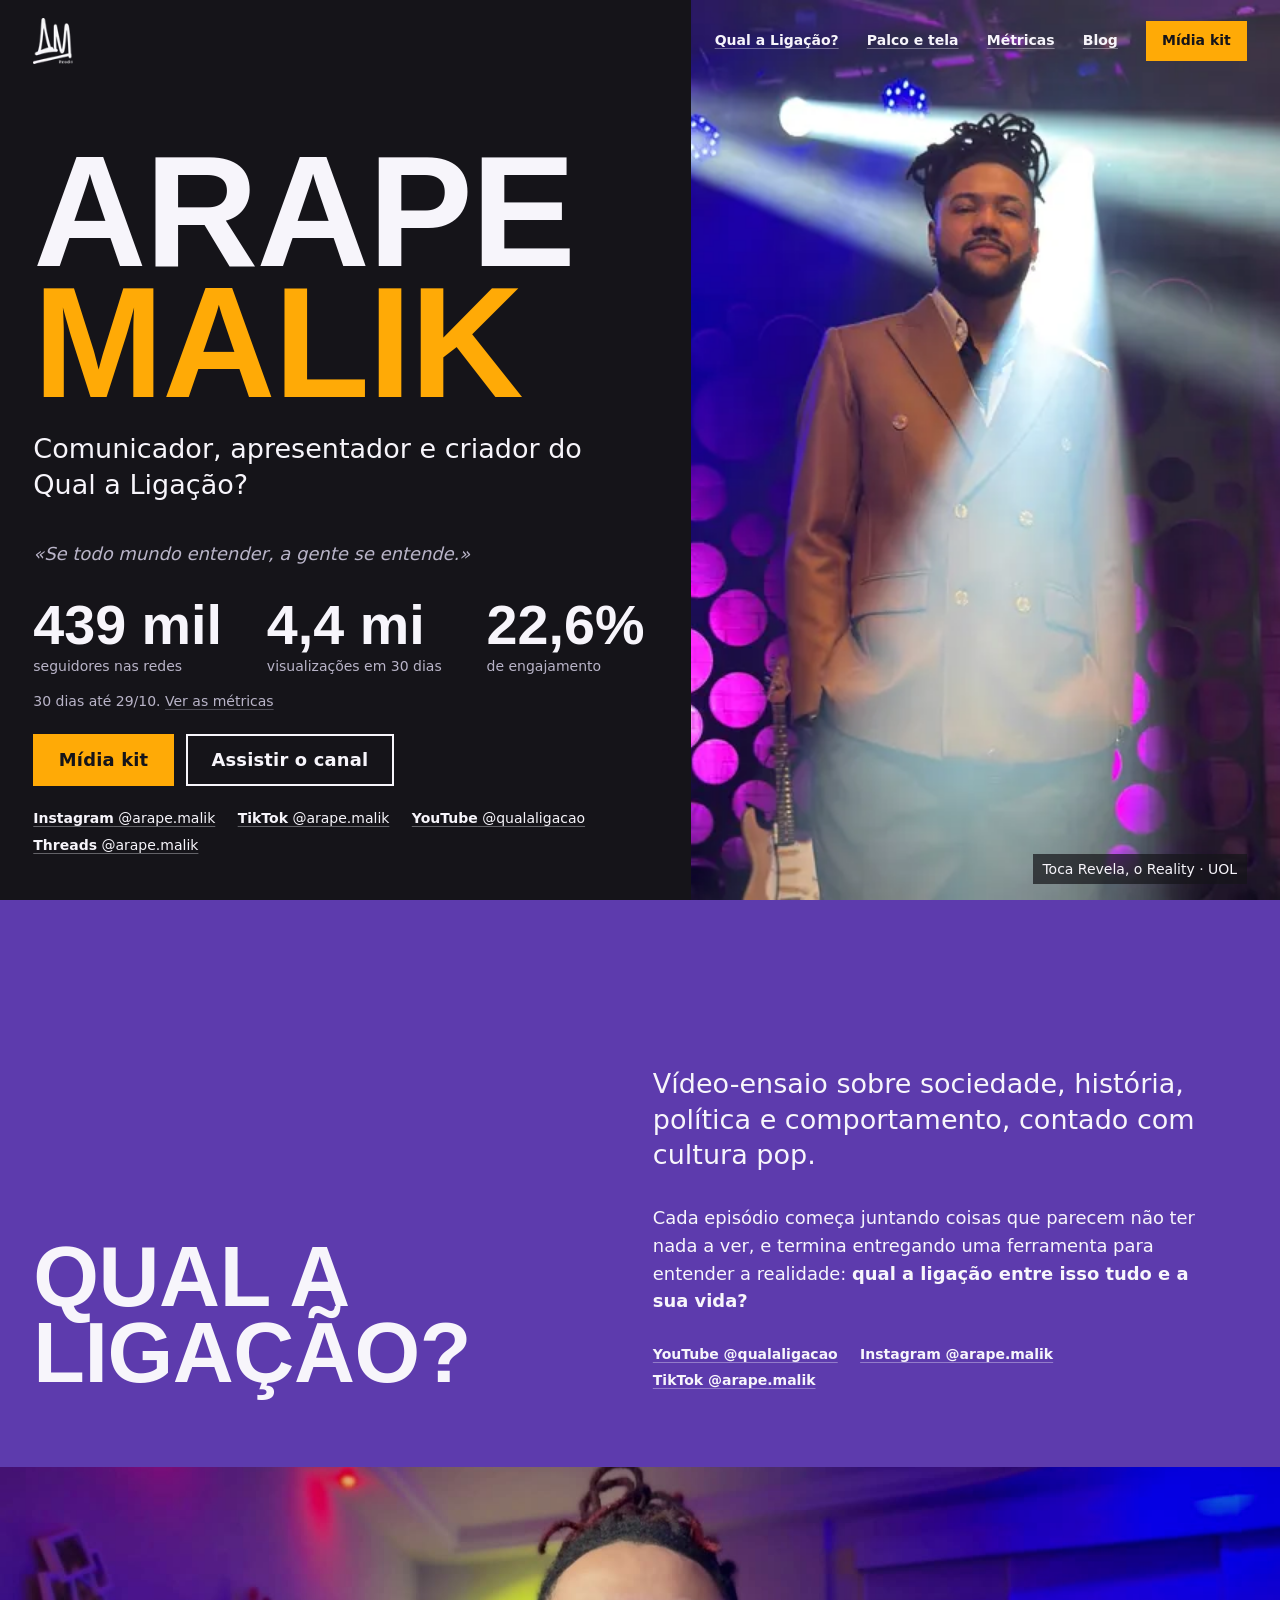
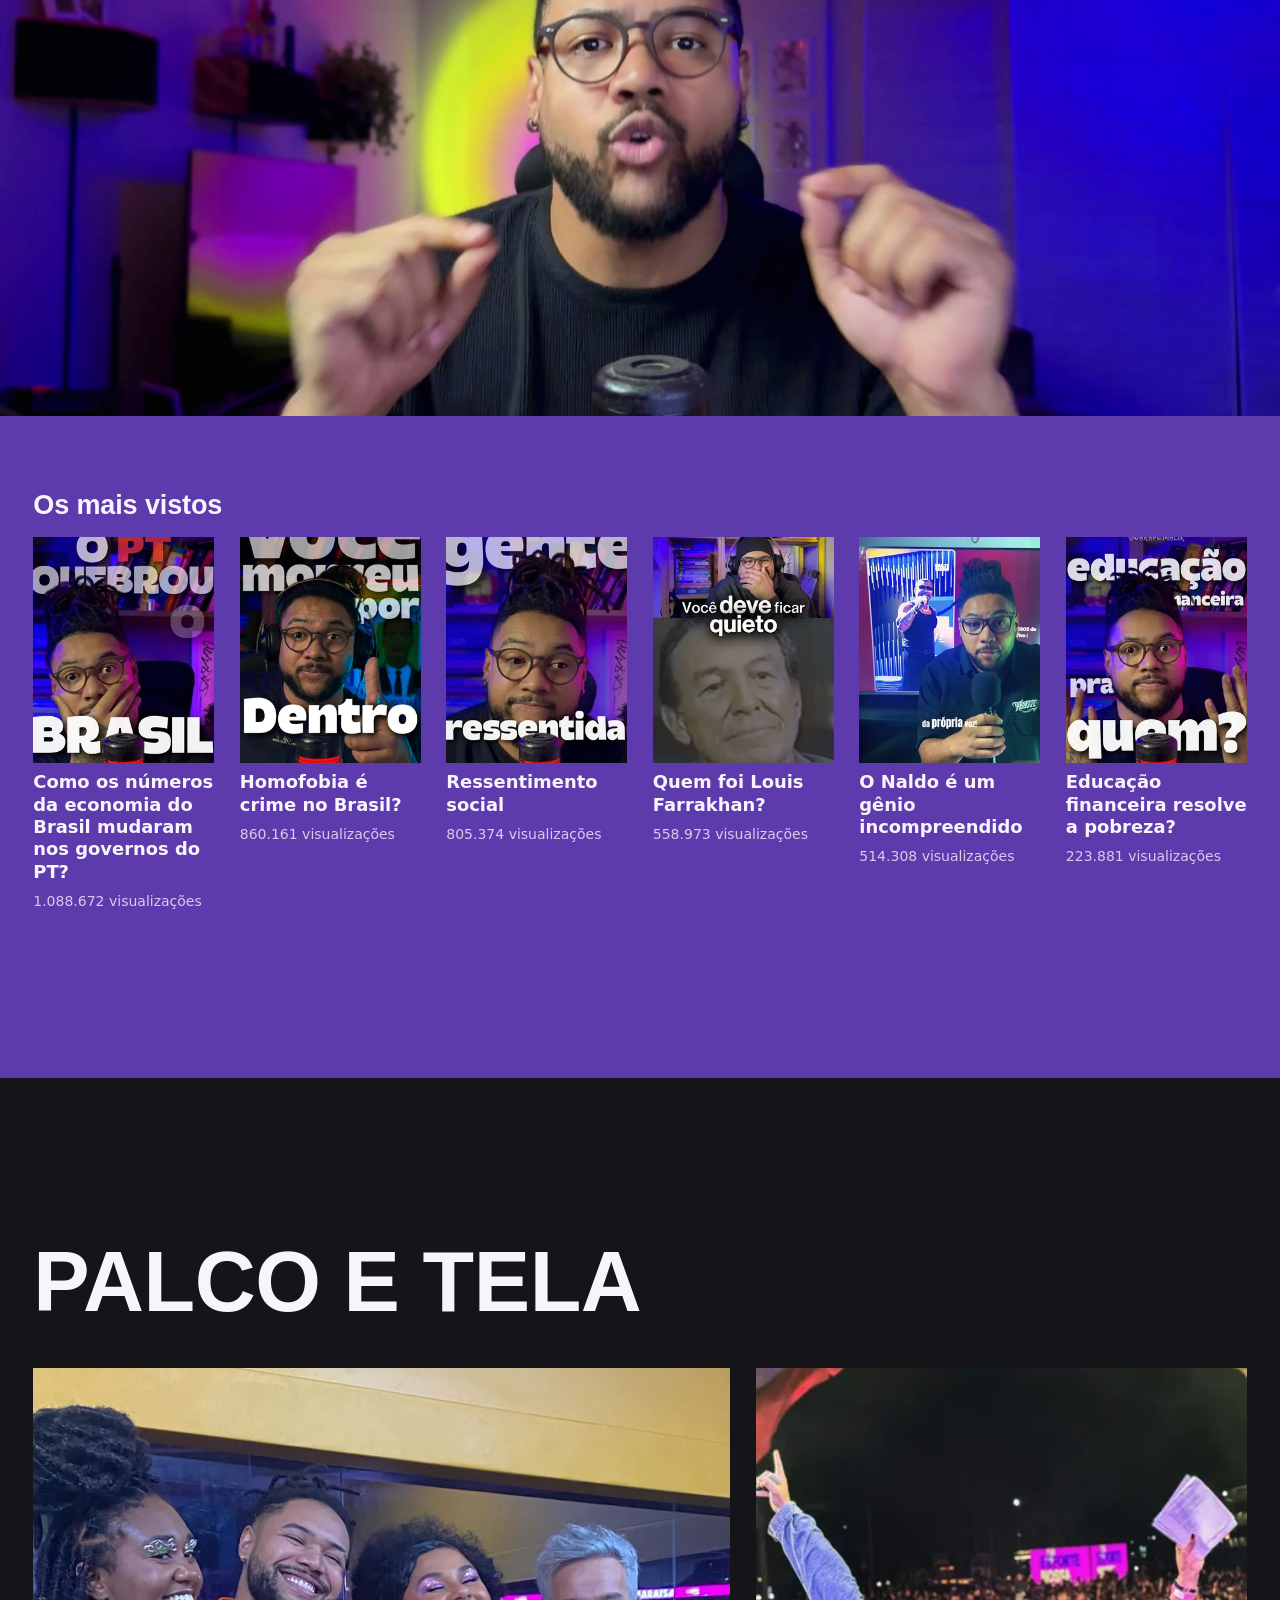
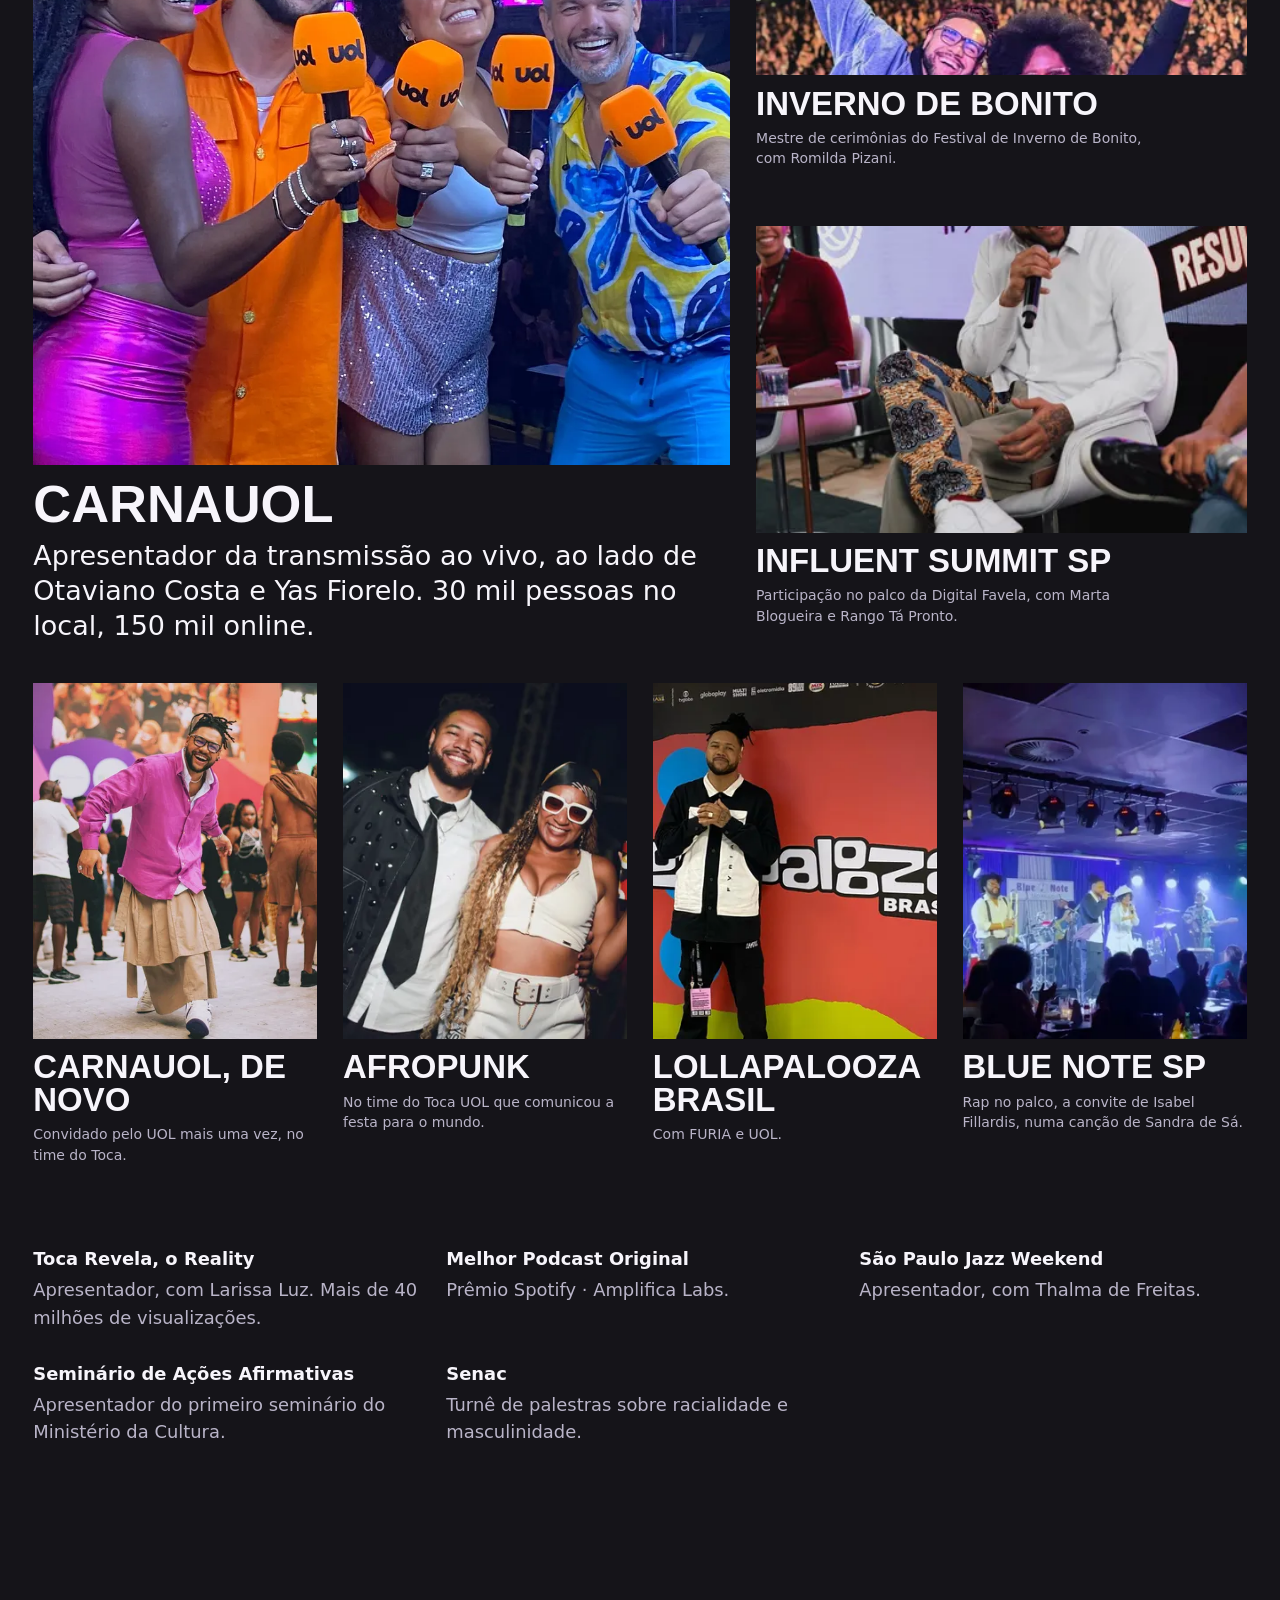
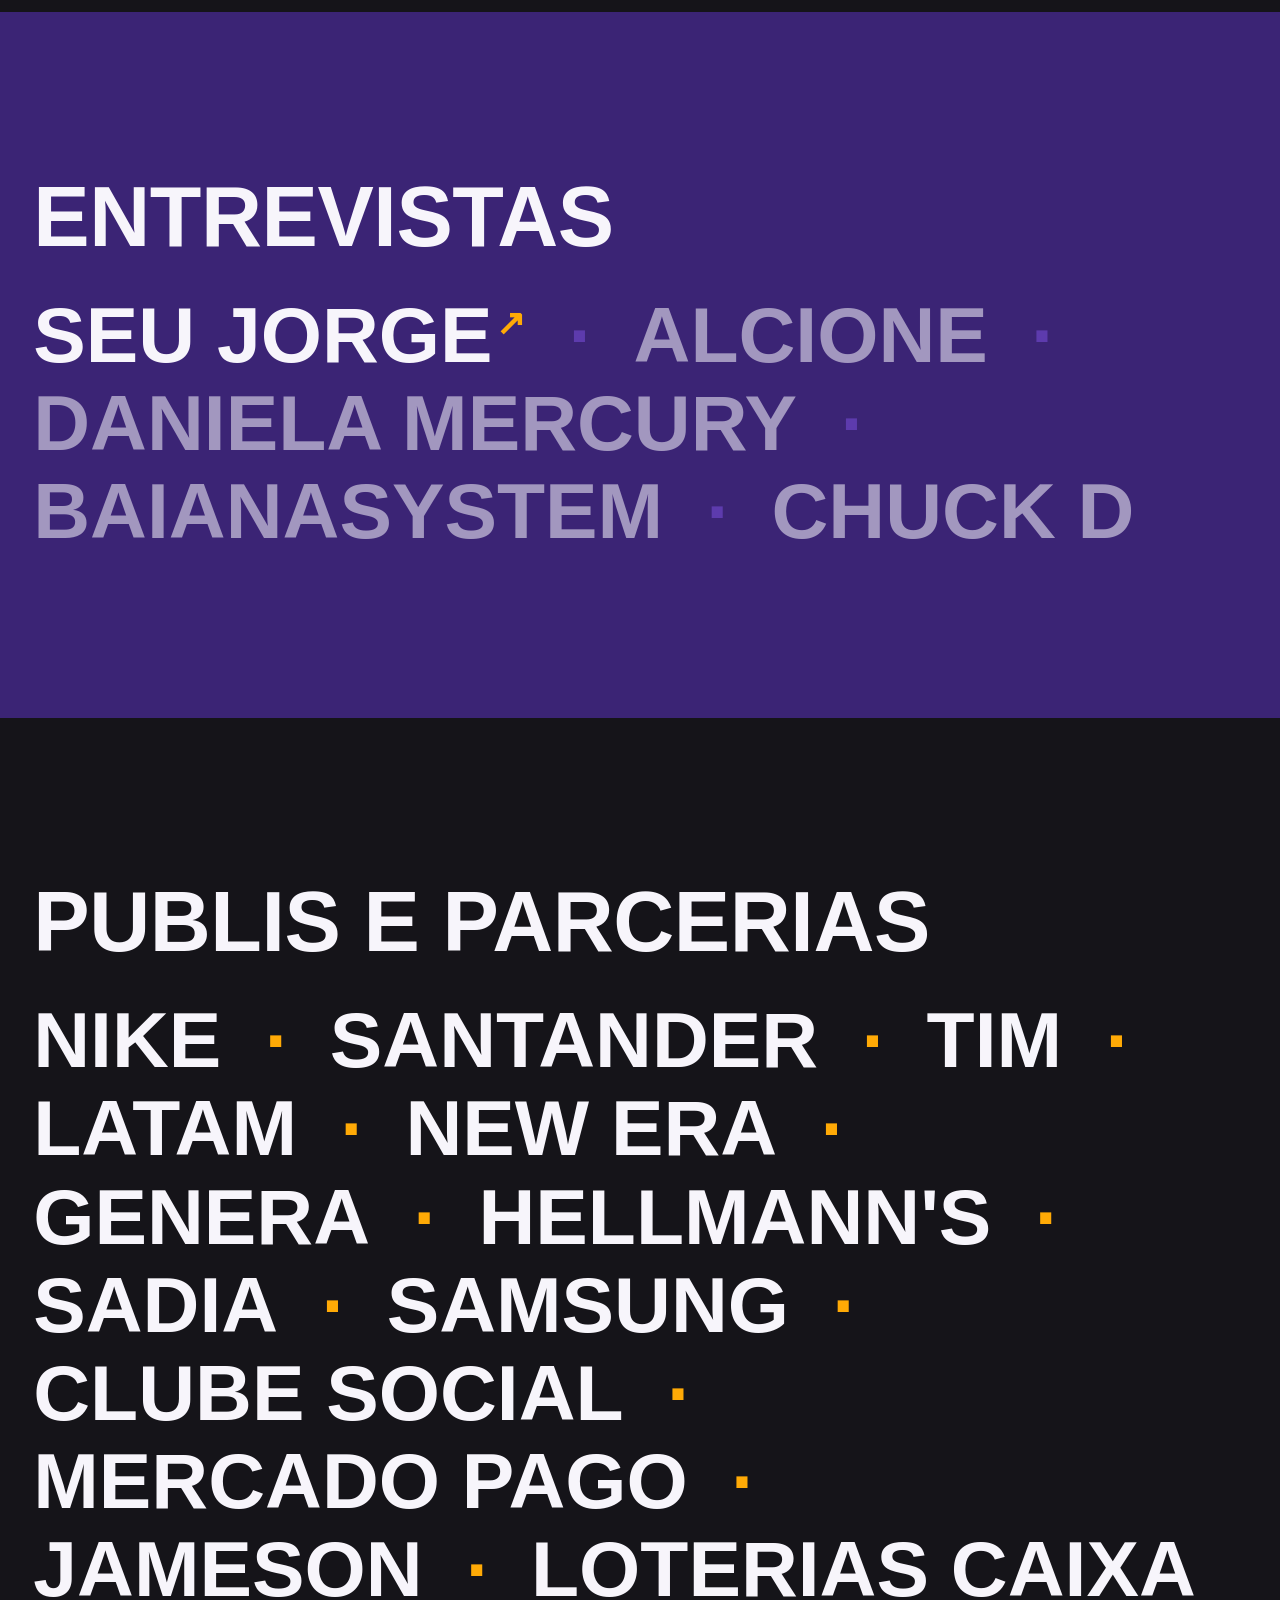
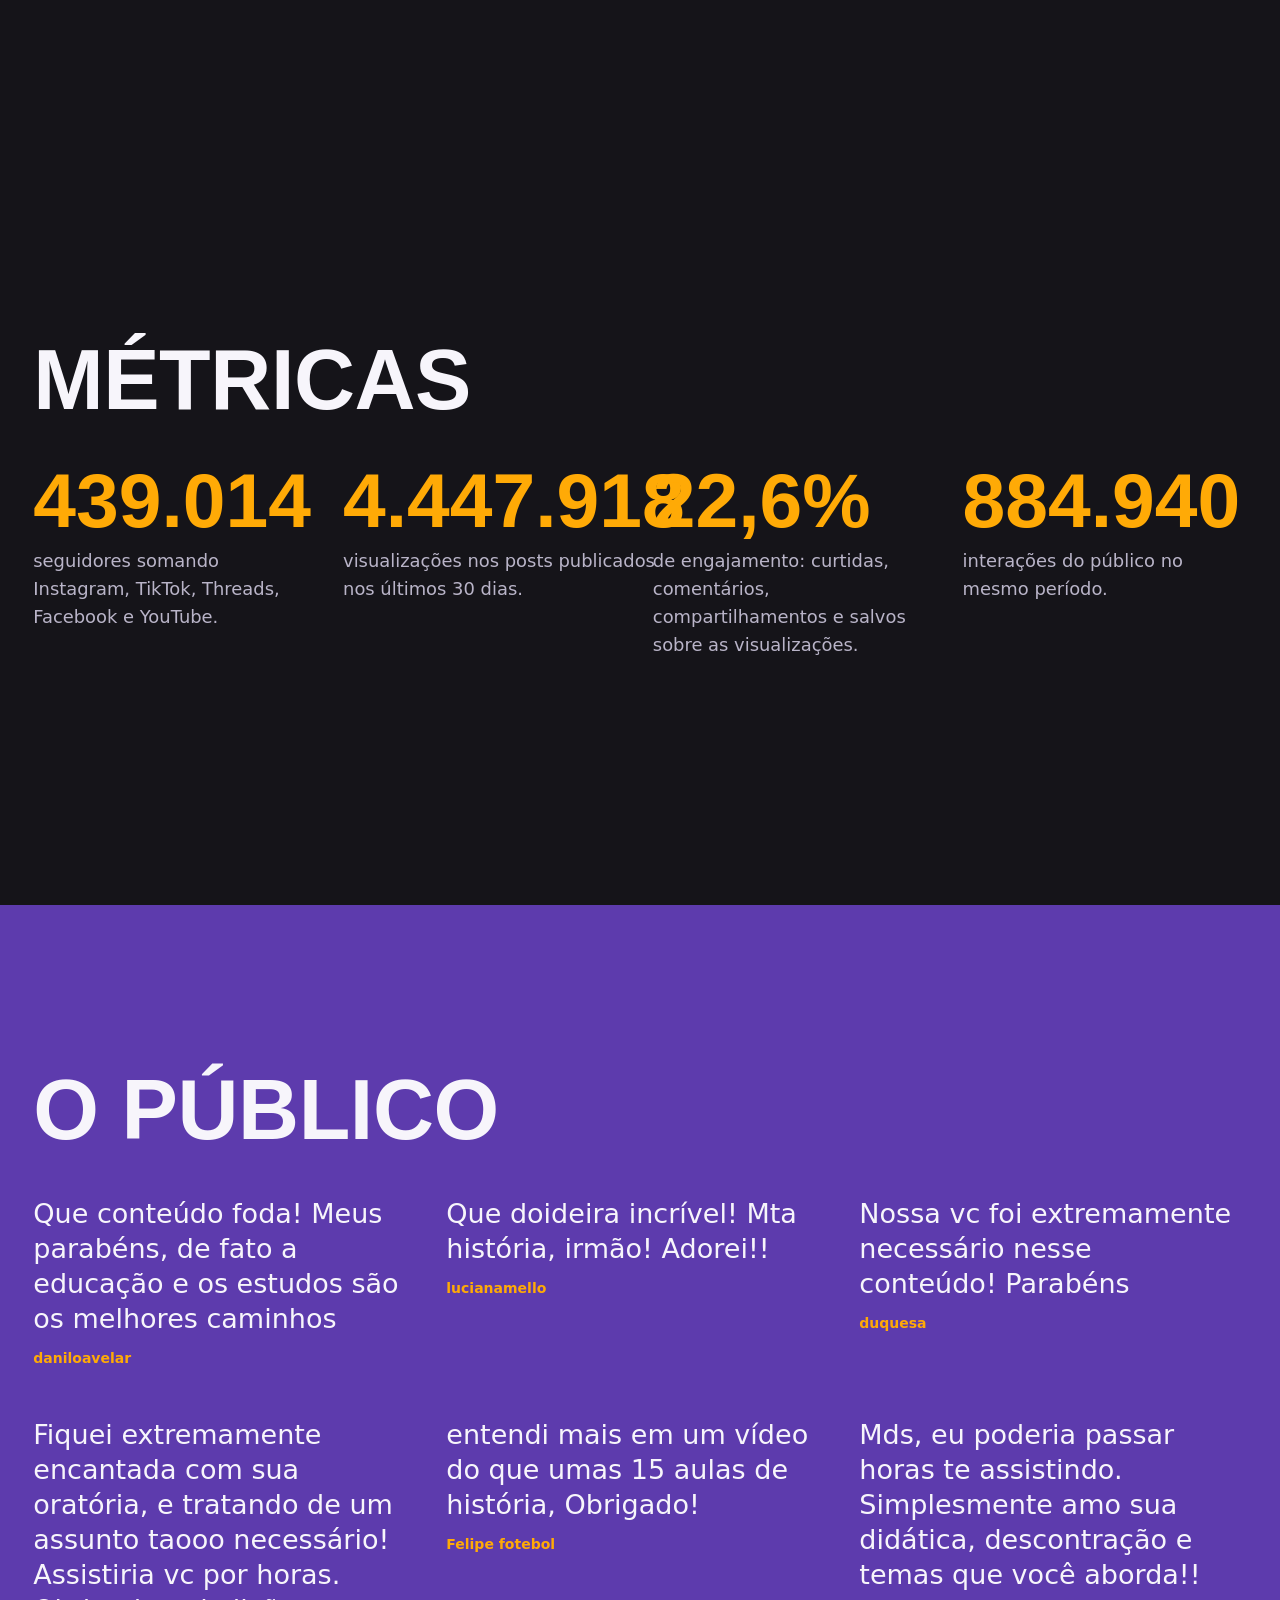
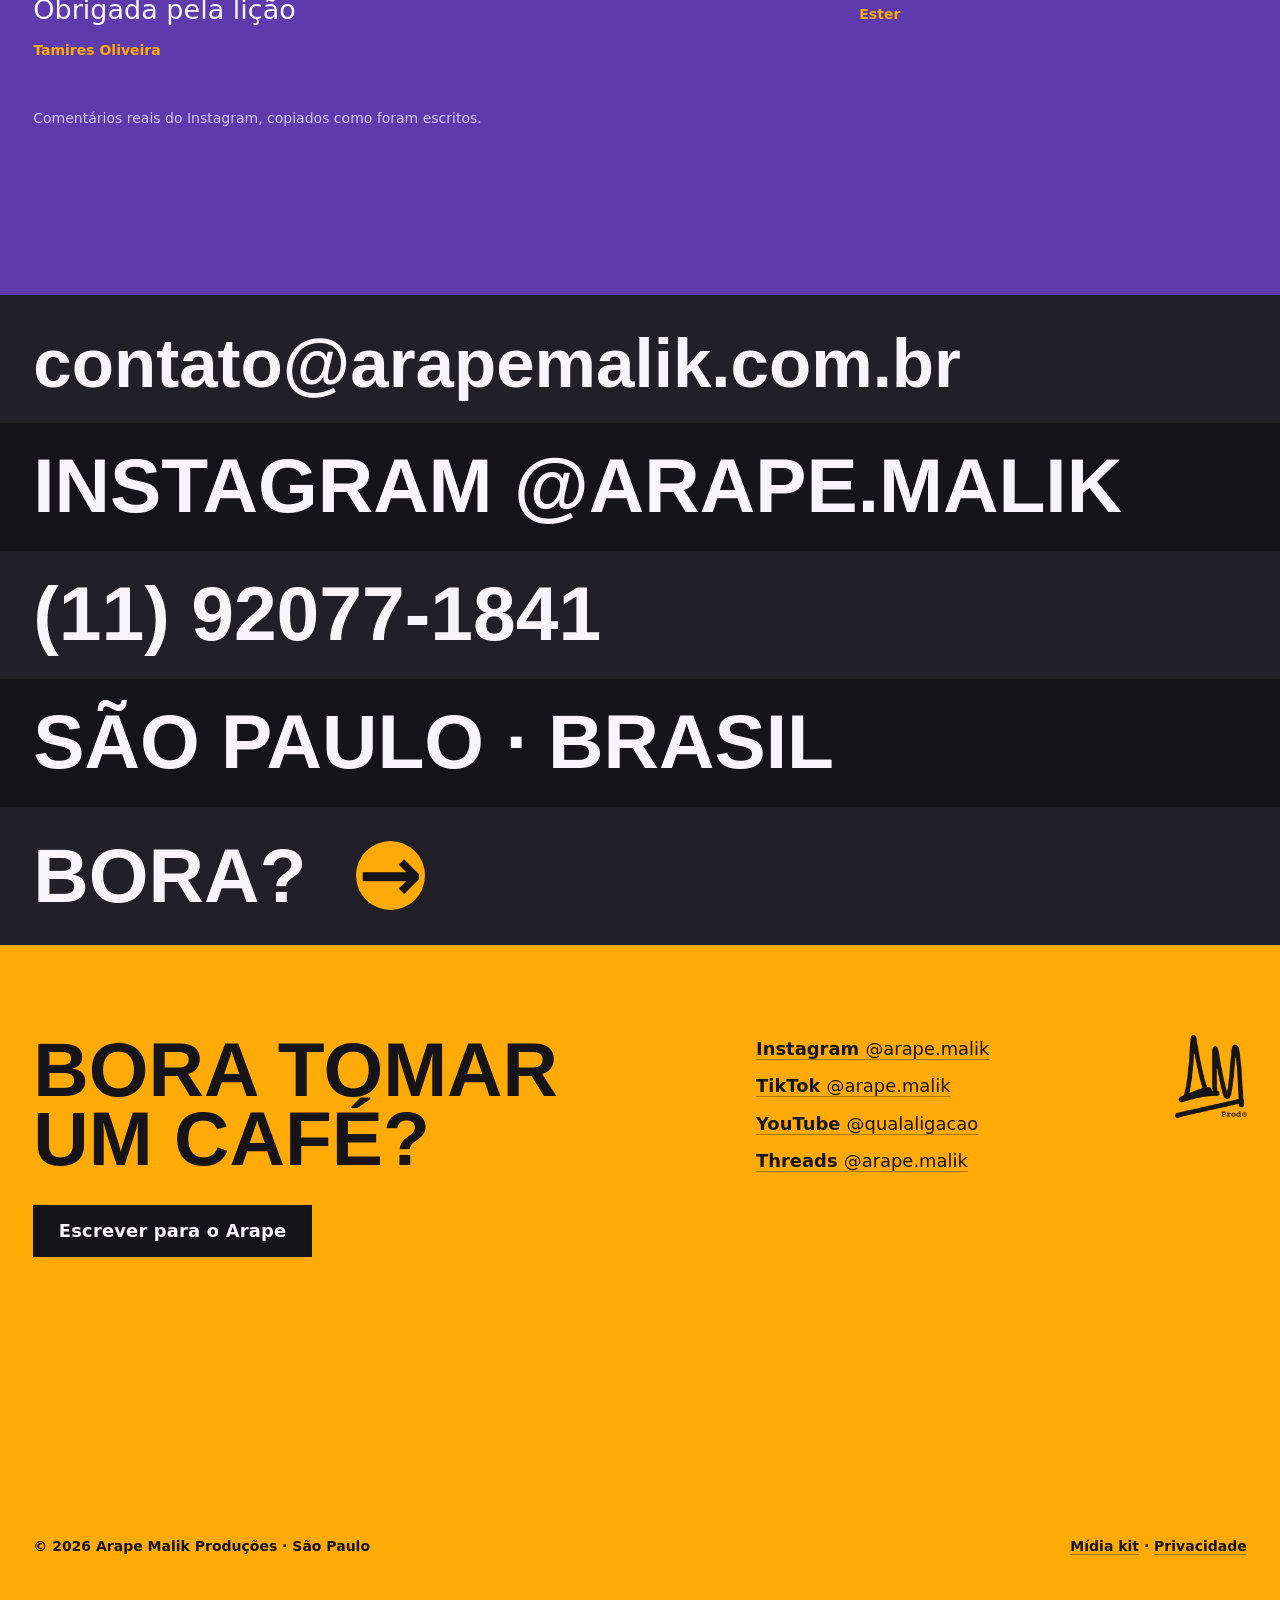
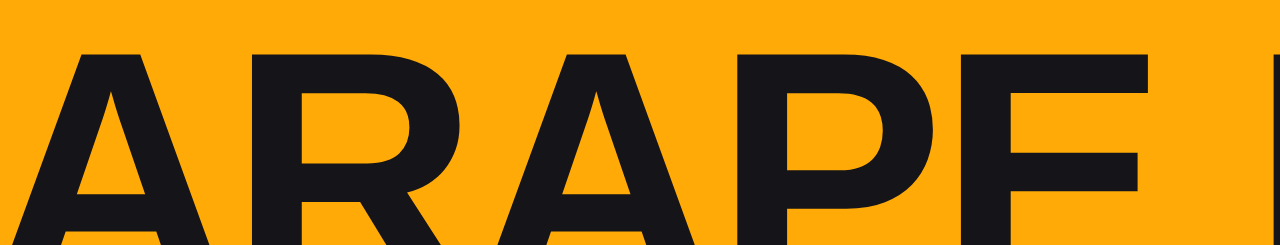
==== commit 992224d8: "Atualização do site 2026-11-03" ====
--- a/index.html
+++ b/index.html
@@ -1 +1 @@
-<!DOCTYPE html><html lang="pt-BR" data-astro-cid-hkbrpulz><head><meta charset="utf-8"><meta name="viewport" content="width=device-width, initial-scale=1"><title>Arape Malik — comunicador e criador do Qual a Ligação?</title><meta name="description" content="Arape Malik é comunicador, apresentador e criador do Qual a Ligação?. Palco, tela, entrevistas, métricas e contato."><meta name="theme-color" content="#151419"><link rel="icon" href="/favicon.svg" type="image/svg+xml"><link rel="canonical" href="https://arapemalik.com.br/"><meta property="og:title" content="Arape Malik — comunicador e criador do Qual a Ligação?"><meta property="og:description" content="Arape Malik é comunicador, apresentador e criador do Qual a Ligação?. Palco, tela, entrevistas, métricas e contato."><meta property="og:locale" content="pt_BR"><script>document.documentElement.classList.add('js')</script><link rel="stylesheet" href="/_astro/Rodape.Iag96oWp.css"><link rel="stylesheet" href="/_astro/Contato.BT2I48mb.css"></head><body data-astro-cid-hkbrpulz><header class="topo wrap" data-astro-cid-hkbrpulz><a class="marca" href="/" aria-label="Arape Malik Produções, início" data-astro-cid-hkbrpulz><img src="/_astro/am-prod-branco.MYLKmL8z_1Nk4cB.webp" alt loading="eager" data-astro-cid-hkbrpulz="true" decoding="async" width="48" height="56"></a><nav aria-label="Principal" data-astro-cid-hkbrpulz><a class="link" href="/#canal" data-astro-cid-hkbrpulz>Qual a Ligação?</a><a class="link" href="/#palco" data-astro-cid-hkbrpulz>Palco e tela</a><a class="link" href="/#metricas" data-astro-cid-hkbrpulz>Métricas</a><a class="link" href="/blog/" data-astro-cid-hkbrpulz>Blog</a><a class="kit" href="/midia-kit/" data-astro-cid-hkbrpulz>Mídia kit</a></nav></header><main><section class="hero" aria-labelledby="t-hero" data-astro-cid-ge2uvauf><div class="texto wrap" data-astro-cid-ge2uvauf><h1 id="t-hero" class="nome lines" data-astro-cid-ge2uvauf><span class="line" data-astro-cid-ge2uvauf><span data-line style="--i:0" data-astro-cid-ge2uvauf>Arape</span></span><span class="line" data-astro-cid-ge2uvauf><span data-line style="--i:1" class="ambar" data-astro-cid-ge2uvauf>Malik</span></span></h1><p class="lead quem" data-rise style="--i:0" data-astro-cid-ge2uvauf>Comunicador, apresentador e criador do Qual a Ligação?</p><p class="frase" data-rise style="--i:1" data-astro-cid-ge2uvauf>«Se todo mundo entender, a gente se entende.»</p><dl class="numeros" data-rise style="--i:2" data-astro-cid-ge2uvauf><div data-astro-cid-ge2uvauf><dt class="nums" data-astro-cid-ge2uvauf>437 mil</dt><dd data-astro-cid-ge2uvauf>seguidores nas redes</dd></div><div data-astro-cid-ge2uvauf><dt class="nums" data-astro-cid-ge2uvauf>4,4 mi</dt><dd data-astro-cid-ge2uvauf>visualizações em 30 dias</dd></div><div data-astro-cid-ge2uvauf><dt class="nums" data-astro-cid-ge2uvauf>22,6%</dt><dd data-astro-cid-ge2uvauf>de engajamento</dd></div></dl><p class="fonte small" data-rise style="--i:2" data-astro-cid-ge2uvauf>30 dias até 29/10. <a class="link" href="/#metricas" data-astro-cid-ge2uvauf>Ver as métricas</a></p><div class="acoes" data-rise style="--i:3" data-astro-cid-ge2uvauf><a class="button" href="/midia-kit/" data-astro-cid-ge2uvauf>Mídia kit</a><a class="button vazado" href="https://www.youtube.com/@qualaligacao" data-astro-cid-ge2uvauf>Assistir o canal</a></div><ul class="redes small" data-rise style="--i:4" aria-label="Redes" data-astro-cid-ge2uvauf><li data-astro-cid-ge2uvauf><a class="link" href="https://www.instagram.com/arape.malik/" data-astro-cid-ge2uvauf><b data-astro-cid-ge2uvauf>Instagram</b> @arape.malik</a></li><li data-astro-cid-ge2uvauf><a class="link" href="https://www.tiktok.com/@arape.malik" data-astro-cid-ge2uvauf><b data-astro-cid-ge2uvauf>TikTok</b> @arape.malik</a></li><li data-astro-cid-ge2uvauf><a class="link" href="https://www.youtube.com/@qualaligacao" data-astro-cid-ge2uvauf><b data-astro-cid-ge2uvauf>YouTube</b> @qualaligacao</a></li><li data-astro-cid-ge2uvauf><a class="link" href="https://www.threads.com/@arape.malik" data-astro-cid-ge2uvauf><b data-astro-cid-ge2uvauf>Threads</b> @arape.malik</a></li></ul></div><figure class="foto" data-astro-cid-ge2uvauf><img src="/_astro/toca-revela.S7egX8rP_Zub5rn.webp" srcset="/_astro/toca-revela.S7egX8rP_2u8avT.webp 600w, /_astro/toca-revela.S7egX8rP_Z36LUs.webp 900w, /_astro/toca-revela.S7egX8rP_Zub5rn.webp 1440w" alt="Arape Malik de terno, sob o foco de luz no palco do Toca Revela" sizes="(max-width: 56em) 100vw, 46vw" loading="eager" fetchpriority="high" data-astro-cid-ge2uvauf="true" decoding="async" width="1440" height="1440"><figcaption class="small" data-astro-cid-ge2uvauf>Toca Revela, o Reality · UOL</figcaption></figure></section><section class="canal" id="canal" aria-labelledby="t-canal" data-astro-cid-f2x5a2hj><div class="topo-canal wrap" data-astro-cid-f2x5a2hj><h2 id="t-canal" class="head" data-reveal data-astro-cid-f2x5a2hj>Qual a<br data-astro-cid-f2x5a2hj>Ligação?</h2><div class="sobre" data-reveal style="--i:1" data-astro-cid-f2x5a2hj><p class="lead" data-astro-cid-f2x5a2hj>Vídeo-ensaio sobre sociedade, história, política e comportamento, contado com cultura pop.</p><p data-astro-cid-f2x5a2hj>Cada episódio começa juntando coisas que parecem não ter nada a ver, e termina entregando uma ferramenta para entender a realidade: <em data-astro-cid-f2x5a2hj>qual a ligação entre isso tudo e a sua vida?</em></p><p class="links small" data-astro-cid-f2x5a2hj><a class="link" href="https://www.youtube.com/@qualaligacao" data-astro-cid-f2x5a2hj>YouTube @qualaligacao</a><a class="link" href="https://www.instagram.com/arape.malik/" data-astro-cid-f2x5a2hj>Instagram @arape.malik</a><a class="link" href="https://www.tiktok.com/@arape.malik" data-astro-cid-f2x5a2hj>TikTok @arape.malik</a></p></div></div><video class="estudio" autoplay muted loop playsinline preload="metadata" poster="/video/estudio-poster.jpg" aria-label="Arape Malik explicando no estúdio, sob luz violeta, com o microfone vermelho" data-astro-cid-f2x5a2hj><source src="/video/estudio.mp4" type="video/mp4" data-astro-cid-f2x5a2hj><img src="/_astro/estudio.NR4DT4O6_Z1UojzM.webp" srcset="/_astro/estudio.NR4DT4O6_7EgxH.webp 1200w, /_astro/estudio.NR4DT4O6_Z1UojzM.webp 2400w" alt sizes="100vw" data-astro-cid-f2x5a2hj="true" loading="lazy" decoding="async" width="2400" height="1350"></video><div class="wrap" data-astro-cid-f2x5a2hj><h3 class="sub" data-reveal data-astro-cid-f2x5a2hj>Os mais vistos</h3><ul class="fileira" data-astro-cid-f2x5a2hj><li data-reveal style="--i:0" data-astro-cid-f2x5a2hj><a href="https://www.instagram.com/reel/DezVq97s3_2/" data-astro-cid-f2x5a2hj><img src="/_astro/economia-pt.rFF47lvz_Z1U5Fvq.webp" srcset="/_astro/economia-pt.rFF47lvz_Z17IQC9.webp 300w, /_astro/economia-pt.rFF47lvz_Z1Q5DeQ.webp 600w" alt="Capa do vídeo «Como os números da economia do Brasil mudaram nos governos do PT?»" sizes="(max-width: 56em) 45vw, 16vw" data-astro-cid-f2x5a2hj="true" loading="lazy" decoding="async" width="1080" height="1920"><span class="t" data-astro-cid-f2x5a2hj>Como os números da economia do Brasil mudaram nos governos do PT?</span><span class="v small nums" data-astro-cid-f2x5a2hj>1.050.316 visualizações</span></a></li><li data-reveal style="--i:1" data-astro-cid-f2x5a2hj><a href="https://www.instagram.com/reel/DendShojqdv/" data-astro-cid-f2x5a2hj><img src="/_astro/homofobia-crime.DOpSaTus_Z48YPO.webp" srcset="/_astro/homofobia-crime.DOpSaTus_Z1UAi6J.webp 300w, /_astro/homofobia-crime.DOpSaTus_XKSL8.webp 600w" alt="Capa do vídeo «Homofobia é crime no Brasil?»" sizes="(max-width: 56em) 45vw, 16vw" data-astro-cid-f2x5a2hj="true" loading="lazy" decoding="async" width="1080" height="1920"><span class="t" data-astro-cid-f2x5a2hj>Homofobia é crime no Brasil?</span><span class="v small nums" data-astro-cid-f2x5a2hj>854.004 visualizações</span></a></li><li data-reveal style="--i:2" data-astro-cid-f2x5a2hj><a href="https://www.instagram.com/reel/Deh2lmXs4-a/" data-astro-cid-f2x5a2hj><img src="/_astro/ressentimento.BmEL6wVa_ZxoolH.webp" srcset="/_astro/ressentimento.BmEL6wVa_2riLzp.webp 300w, /_astro/ressentimento.BmEL6wVa_Zh1HDK.webp 600w" alt="Capa do vídeo «Ressentimento social»" sizes="(max-width: 56em) 45vw, 16vw" data-astro-cid-f2x5a2hj="true" loading="lazy" decoding="async" width="1080" height="1920"><span class="t" data-astro-cid-f2x5a2hj>Ressentimento social</span><span class="v small nums" data-astro-cid-f2x5a2hj>757.729 visualizações</span></a></li><li data-reveal style="--i:3" data-astro-cid-f2x5a2hj><a href="https://www.instagram.com/reel/DdYfieEM3Wl/" data-astro-cid-f2x5a2hj><img src="/_astro/farrakhan.CgFcDJ08_Z1Ir9rK.webp" srcset="/_astro/farrakhan.CgFcDJ08_Zjc20o.webp 300w, /_astro/farrakhan.CgFcDJ08_MT4cs.webp 600w" alt="Capa do vídeo «Quem foi Louis Farrakhan?»" sizes="(max-width: 56em) 45vw, 16vw" data-astro-cid-f2x5a2hj="true" loading="lazy" decoding="async" width="1080" height="1920"><span class="t" data-astro-cid-f2x5a2hj>Quem foi Louis Farrakhan?</span><span class="v small nums" data-astro-cid-f2x5a2hj>546.981 visualizações</span></a></li><li data-reveal style="--i:4" data-astro-cid-f2x5a2hj><a href="https://www.instagram.com/reel/DMLh8gdviWA/" data-astro-cid-f2x5a2hj><img src="/_astro/naldo.C4gv2TXJ_ZqaYnY.webp" srcset="/_astro/naldo.C4gv2TXJ_Z1sf43F.webp 300w, /_astro/naldo.C4gv2TXJ_Nyh3l.webp 600w" alt="Capa do vídeo «O Naldo é um gênio incompreendido»" sizes="(max-width: 56em) 45vw, 16vw" data-astro-cid-f2x5a2hj="true" loading="lazy" decoding="async" width="1080" height="1920"><span class="t" data-astro-cid-f2x5a2hj>O Naldo é um gênio incompreendido</span><span class="v small nums" data-astro-cid-f2x5a2hj>514.303 visualizações</span></a></li><li data-reveal style="--i:5" data-astro-cid-f2x5a2hj><a href="https://www.instagram.com/reel/Dd7yaiVTThB/" data-astro-cid-f2x5a2hj><img src="/_astro/educacao-financeira.BTeEFMl3_ZO726c.webp" srcset="/_astro/educacao-financeira.BTeEFMl3_1G0VJV.webp 300w, /_astro/educacao-financeira.BTeEFMl3_Z1oDISs.webp 600w" alt="Capa do vídeo «Educação financeira resolve a pobreza?»" sizes="(max-width: 56em) 45vw, 16vw" data-astro-cid-f2x5a2hj="true" loading="lazy" decoding="async" width="1080" height="1920"><span class="t" data-astro-cid-f2x5a2hj>Educação financeira resolve a pobreza?</span><span class="v small nums" data-astro-cid-f2x5a2hj>215.710 visualizações</span></a></li></ul></div></section><section class="palco wrap" id="palco" aria-labelledby="t-palco" data-astro-cid-vdyy5war><h2 id="t-palco" class="head" data-reveal data-astro-cid-vdyy5war>Palco e tela</h2><div class="grade" data-astro-cid-vdyy5war><a class="item destaque" href="https://www.instagram.com/p/C2p3WZsvMPc/" data-reveal data-astro-cid-vdyy5war><img src="/_astro/carnauol-2024.B3znnmtZ_13avEo.webp" srcset="/_astro/carnauol-2024.B3znnmtZ_7OHOB.webp 700w, /_astro/carnauol-2024.B3znnmtZ_2wtKsS.webp 1100w, /_astro/carnauol-2024.B3znnmtZ_13avEo.webp 1440w" alt="Arape Malik de macacão laranja com microfone da UOL, ao lado de outros apresentadores" sizes="(max-width: 56em) 100vw, 58vw" data-astro-cid-vdyy5war="true" loading="lazy" decoding="async" width="1440" height="1440"><span class="nome" data-astro-cid-vdyy5war>CarnaUOL</span><span class="papel" data-astro-cid-vdyy5war>Apresentador da transmissão ao vivo, ao lado de Otaviano Costa e Yas Fiorelo. 30 mil pessoas no local, 150 mil online.</span></a><a class="item" href="https://www.instagram.com/p/DN6TcLEkX5A/" data-reveal style="--i:0" data-astro-cid-vdyy5war><img src="/_astro/bonito.Dc5UpViQ_Z7qoR7.webp" srcset="/_astro/bonito.Dc5UpViQ_Z1jS6HO.webp 400w, /_astro/bonito.Dc5UpViQ_Z1rL2sQ.webp 700w" alt="Arape Malik no palco do Festival de Inverno de Bonito, diante da plateia" sizes="(max-width: 56em) 50vw, 20vw" data-astro-cid-vdyy5war="true" loading="lazy" decoding="async" width="1440" height="1909"><span class="nome" data-astro-cid-vdyy5war>Inverno de Bonito</span><span class="papel small" data-astro-cid-vdyy5war>Mestre de cerimônias do Festival de Inverno de Bonito, com Romilda Pizani.</span></a><a class="item" href="https://www.instagram.com/p/DNZJ0G3vHSt/" data-reveal style="--i:1" data-astro-cid-vdyy5war><img src="/_astro/influent-summit.Bm8xb0Il_gTUwj.webp" srcset="/_astro/influent-summit.Bm8xb0Il_Z28QMPv.webp 400w, /_astro/influent-summit.Bm8xb0Il_Ze9kqY.webp 700w" alt="Arape Malik sentado no palco do Influent Summit, de microfone na mão" sizes="(max-width: 56em) 50vw, 20vw" data-astro-cid-vdyy5war="true" loading="lazy" decoding="async" width="1440" height="1920"><span class="nome" data-astro-cid-vdyy5war>Influent Summit SP</span><span class="papel small" data-astro-cid-vdyy5war>Participação no palco da Digital Favela, com Marta Blogueira e Rango Tá Pronto.</span></a><a class="item" href="https://www.instagram.com/p/DF6K0ESvjEi/" data-reveal style="--i:2" data-astro-cid-vdyy5war><img src="/_astro/carnauol-2025.BBCD0QQ8_2ciSpM.webp" srcset="/_astro/carnauol-2025.BBCD0QQ8_2rcX9f.webp 400w, /_astro/carnauol-2025.BBCD0QQ8_Z2vVg8U.webp 700w" alt="Arape Malik de camisa rosa e saia, dançando no CarnaUOL" sizes="(max-width: 56em) 50vw, 20vw" data-astro-cid-vdyy5war="true" loading="lazy" decoding="async" width="1440" height="1800"><span class="nome" data-astro-cid-vdyy5war>CarnaUOL, de novo</span><span class="papel small" data-astro-cid-vdyy5war>Convidado pelo UOL mais uma vez, no time do Toca.</span></a><a class="item" href="https://www.instagram.com/p/DCRq_zEPuww/" data-reveal style="--i:0" data-astro-cid-vdyy5war><img src="/_astro/afropunk.DX9iCgO4_Z2twBuu.webp" srcset="/_astro/afropunk.DX9iCgO4_Z1zy9B6.webp 400w, /_astro/afropunk.DX9iCgO4_oIGky.webp 700w" alt="Arape Malik de terno e gravata no AFROPUNK, ao lado de uma convidada" sizes="(max-width: 56em) 50vw, 20vw" data-astro-cid-vdyy5war="true" loading="lazy" decoding="async" width="1440" height="1440"><span class="nome" data-astro-cid-vdyy5war>AFROPUNK</span><span class="papel small" data-astro-cid-vdyy5war>No time do Toca UOL que comunicou a festa para o mundo.</span></a><a class="item" href="https://www.instagram.com/p/C47DPIeNWDP/" data-reveal style="--i:1" data-astro-cid-vdyy5war><img src="/_astro/lollapalooza.CLdFTiUt_Z1lyVKn.webp" srcset="/_astro/lollapalooza.CLdFTiUt_Z1YTaCs.webp 400w, /_astro/lollapalooza.CLdFTiUt_2vy1jz.webp 700w" alt="Arape Malik no painel do Lollapalooza Brasil" sizes="(max-width: 56em) 50vw, 20vw" data-astro-cid-vdyy5war="true" loading="lazy" decoding="async" width="1440" height="1440"><span class="nome" data-astro-cid-vdyy5war>Lollapalooza Brasil</span><span class="papel small" data-astro-cid-vdyy5war>Com FURIA e UOL.</span></a><a class="item" href="https://www.instagram.com/p/C5ROSn4rAnS/" data-reveal style="--i:2" data-astro-cid-vdyy5war><img src="/_astro/blue-note.t3opQrYl_2lnRJw.webp" srcset="/_astro/blue-note.t3opQrYl_ZAAWIW.webp 400w, /_astro/blue-note.t3opQrYl_ZAI19a.webp 700w" alt="Banda no palco do Blue Note São Paulo sob luz azul" sizes="(max-width: 56em) 50vw, 20vw" data-astro-cid-vdyy5war="true" loading="lazy" decoding="async" width="720" height="720"><span class="nome" data-astro-cid-vdyy5war>Blue Note SP</span><span class="papel small" data-astro-cid-vdyy5war>Rap no palco, a convite de Isabel Fillardis, numa canção de Sandra de Sá.</span></a></div><dl class="lista" data-astro-cid-vdyy5war><div data-reveal style="--i:0" data-astro-cid-vdyy5war><dt data-astro-cid-vdyy5war>Toca Revela, o Reality</dt><dd data-astro-cid-vdyy5war>Apresentador, com Larissa Luz. Mais de 40 milhões de visualizações.</dd></div><div data-reveal style="--i:1" data-astro-cid-vdyy5war><dt data-astro-cid-vdyy5war>Melhor Podcast Original</dt><dd data-astro-cid-vdyy5war>Prêmio Spotify · Amplifica Labs.</dd></div><div data-reveal style="--i:2" data-astro-cid-vdyy5war><dt data-astro-cid-vdyy5war>São Paulo Jazz Weekend</dt><dd data-astro-cid-vdyy5war>Apresentador, com Thalma de Freitas.</dd></div><div data-reveal style="--i:0" data-astro-cid-vdyy5war><dt data-astro-cid-vdyy5war>Seminário de Ações Afirmativas</dt><dd data-astro-cid-vdyy5war>Apresentador do primeiro seminário do Ministério da Cultura.</dd></div><div data-reveal style="--i:1" data-astro-cid-vdyy5war><dt data-astro-cid-vdyy5war>Senac</dt><dd data-astro-cid-vdyy5war>Turnê de palestras sobre racialidade e masculinidade.</dd></div></dl></section><section class="entrevistas wrap" id="entrevistas" aria-labelledby="t-ent" data-astro-cid-fupj5pb2><h2 id="t-ent" class="head" data-reveal data-astro-cid-fupj5pb2>Entrevistas</h2><ul class="nomes" data-reveal style="--i:1" data-astro-cid-fupj5pb2><li data-astro-cid-fupj5pb2><a href="https://www.instagram.com/reel/DNtL2N42o0Z/" data-astro-cid-fupj5pb2>Seu Jorge<span aria-hidden="true" data-astro-cid-fupj5pb2>↗</span></a></li><li data-astro-cid-fupj5pb2><span data-astro-cid-fupj5pb2>Alcione</span></li><li data-astro-cid-fupj5pb2><span data-astro-cid-fupj5pb2>Daniela Mercury</span></li><li data-astro-cid-fupj5pb2><span data-astro-cid-fupj5pb2>BaianaSystem</span></li><li data-astro-cid-fupj5pb2><span data-astro-cid-fupj5pb2>Chuck D</span></li></ul></section><section class="marcas wrap" id="publis" aria-labelledby="t-marcas" data-astro-cid-wyj3l63z><h2 id="t-marcas" class="head" data-reveal data-astro-cid-wyj3l63z>Publis e parcerias</h2><ul class="lista" data-reveal style="--i:1" data-astro-cid-wyj3l63z><li data-astro-cid-wyj3l63z>Nike</li><li data-astro-cid-wyj3l63z>Santander</li><li data-astro-cid-wyj3l63z>TIM</li><li data-astro-cid-wyj3l63z>Latam</li><li data-astro-cid-wyj3l63z>New Era</li><li data-astro-cid-wyj3l63z>Genera</li><li data-astro-cid-wyj3l63z>Hellmann&#39;s</li><li data-astro-cid-wyj3l63z>Sadia</li><li data-astro-cid-wyj3l63z>Samsung</li><li data-astro-cid-wyj3l63z>Clube Social</li><li data-astro-cid-wyj3l63z>Mercado Pago</li><li data-astro-cid-wyj3l63z>Jameson</li><li data-astro-cid-wyj3l63z>Loterias Caixa</li></ul></section><section class="metricas wrap" id="metricas" aria-labelledby="t-met" data-astro-cid-7rb4eju2><h2 id="t-met" class="head" data-reveal data-astro-cid-7rb4eju2>Métricas</h2><dl class="blocos" data-astro-cid-7rb4eju2><div data-reveal style="--i:0" data-astro-cid-7rb4eju2><dt class="nums" data-astro-cid-7rb4eju2>437.032</dt><dd data-astro-cid-7rb4eju2>seguidores somando Instagram, TikTok, Threads, Facebook e YouTube.</dd></div><div data-reveal style="--i:1" data-astro-cid-7rb4eju2><dt class="nums" data-astro-cid-7rb4eju2>4.447.918</dt><dd data-astro-cid-7rb4eju2>visualizações nos posts publicados nos últimos 30 dias.</dd></div><div data-reveal style="--i:2" data-astro-cid-7rb4eju2><dt class="nums" data-astro-cid-7rb4eju2>22,6%</dt><dd data-astro-cid-7rb4eju2>de engajamento: curtidas, comentários, compartilhamentos e salvos sobre as visualizações.</dd></div><div data-reveal style="--i:3" data-astro-cid-7rb4eju2><dt class="nums" data-astro-cid-7rb4eju2>884.940</dt><dd data-astro-cid-7rb4eju2>interações do público no mesmo período.</dd></div></dl><p class="fonte small" data-reveal data-astro-cid-7rb4eju2>Dados oficiais das redes, 30 dias até 29/10/2026; TikTok: seguidores informados por Arape Malik em 17/10/2026.</p></section><section class="publico wrap" aria-labelledby="t-pub" data-astro-cid-7soevinl><h2 id="t-pub" class="head" data-reveal data-astro-cid-7soevinl>O público</h2><ul class="comentarios" data-astro-cid-7soevinl><li data-reveal style="--i:0" data-astro-cid-7soevinl><blockquote data-astro-cid-7soevinl><p data-astro-cid-7soevinl>Que conteúdo foda! Meus parabéns, de fato a educação e os estudos são os melhores caminhos</p></blockquote><p class="quem small" data-astro-cid-7soevinl>daniloavelar</p></li><li data-reveal style="--i:1" data-astro-cid-7soevinl><blockquote data-astro-cid-7soevinl><p data-astro-cid-7soevinl>Que doideira incrível! Mta história, irmão! Adorei!!</p></blockquote><p class="quem small" data-astro-cid-7soevinl>lucianamello</p></li><li data-reveal style="--i:2" data-astro-cid-7soevinl><blockquote data-astro-cid-7soevinl><p data-astro-cid-7soevinl>Nossa vc foi extremamente necessário nesse conteúdo! Parabéns</p></blockquote><p class="quem small" data-astro-cid-7soevinl>duquesa</p></li><li data-reveal style="--i:0" data-astro-cid-7soevinl><blockquote data-astro-cid-7soevinl><p data-astro-cid-7soevinl>Fiquei extremamente encantada com sua oratória, e tratando de um assunto taooo necessário! Assistiria vc por horas. Obrigada pela lição</p></blockquote><p class="quem small" data-astro-cid-7soevinl>Tamires Oliveira</p></li><li data-reveal style="--i:1" data-astro-cid-7soevinl><blockquote data-astro-cid-7soevinl><p data-astro-cid-7soevinl>entendi mais em um vídeo do que umas 15 aulas de história, Obrigado!</p></blockquote><p class="quem small" data-astro-cid-7soevinl>Felipe fotebol</p></li><li data-reveal style="--i:2" data-astro-cid-7soevinl><blockquote data-astro-cid-7soevinl><p data-astro-cid-7soevinl>Mds, eu poderia passar horas te assistindo. Simplesmente amo sua didática, descontração e temas que você aborda!!</p></blockquote><p class="quem small" data-astro-cid-7soevinl>Ester</p></li></ul><p class="small muted" data-astro-cid-7soevinl>Comentários reais do Instagram, copiados como foram escritos.</p></section><section class="contato" aria-label="Contato" id="contato" data-astro-cid-okcsjmol><a class="linha" href="mailto:contato@arapemalik.com.br?subject=Proposta%20de%20trabalho&amp;body=Ol%C3%A1%2C%20Arape!%0A%0AEmpresa%20ou%20evento%3A%0AFormato%20(palestra%2C%20apresenta%C3%A7%C3%A3o%2C%20conte%C3%BAdo%20para%20marca%E2%80%A6)%3A%0AData%20e%20cidade%3A%0A%0A" data-reveal data-astro-cid-okcsjmol><span data-astro-cid-okcsjmol>contato@arapemalik.com.br</span></a><a class="linha" href="https://www.instagram.com/arape.malik/" data-reveal style="--i:1" data-astro-cid-okcsjmol><span data-astro-cid-okcsjmol>Instagram @arape.malik</span></a><a class="linha" href="https://wa.me/5511920771841" data-reveal style="--i:2" data-astro-cid-okcsjmol><span class="nums" data-astro-cid-okcsjmol>(11) 92077-1841</span></a><p class="linha" data-reveal style="--i:3" data-astro-cid-okcsjmol><span data-astro-cid-okcsjmol>São Paulo · Brasil</span></p><p class="linha convite" data-reveal style="--i:4" data-astro-cid-okcsjmol><span data-astro-cid-okcsjmol>Bora?</span><a class="redondo" href="mailto:contato@arapemalik.com.br?subject=Proposta%20de%20trabalho&amp;body=Ol%C3%A1%2C%20Arape!%0A%0AEmpresa%20ou%20evento%3A%0AFormato%20(palestra%2C%20apresenta%C3%A7%C3%A3o%2C%20conte%C3%BAdo%20para%20marca%E2%80%A6)%3A%0AData%20e%20cidade%3A%0A%0A" aria-label="Escrever um e-mail com a proposta" data-astro-cid-okcsjmol>→</a></p></section></main><footer class="rodape" data-astro-cid-wy2sysiw><div class="topo-rodape wrap" data-astro-cid-wy2sysiw><div class="convite" data-astro-cid-wy2sysiw><p class="frase" data-astro-cid-wy2sysiw>Bora tomar<br data-astro-cid-wy2sysiw>um café?</p><a class="button escuro" href="mailto:contato@arapemalik.com.br" data-astro-cid-wy2sysiw>Escrever para o Arape</a></div><ul class="redes" aria-label="Redes" data-astro-cid-wy2sysiw><li data-astro-cid-wy2sysiw><a class="link" href="https://www.instagram.com/arape.malik/" data-astro-cid-wy2sysiw>Instagram <span data-astro-cid-wy2sysiw>@arape.malik</span></a></li><li data-astro-cid-wy2sysiw><a class="link" href="https://www.tiktok.com/@arape.malik" data-astro-cid-wy2sysiw>TikTok <span data-astro-cid-wy2sysiw>@arape.malik</span></a></li><li data-astro-cid-wy2sysiw><a class="link" href="https://www.youtube.com/@qualaligacao" data-astro-cid-wy2sysiw>YouTube <span data-astro-cid-wy2sysiw>@qualaligacao</span></a></li><li data-astro-cid-wy2sysiw><a class="link" href="https://www.threads.com/@arape.malik" data-astro-cid-wy2sysiw>Threads <span data-astro-cid-wy2sysiw>@arape.malik</span></a></li></ul><img src="/_astro/am-prod-preto.DW36U5XY_67pYg.webp" alt="AM Prod" data-astro-cid-wy2sysiw="true" loading="lazy" decoding="async" width="120" height="139" class="logo"></div><div class="legal wrap small" data-astro-cid-wy2sysiw><span data-astro-cid-wy2sysiw>© 2026 Arape Malik Produções · São Paulo</span><span data-astro-cid-wy2sysiw><a class="link" href="/midia-kit/" data-astro-cid-wy2sysiw>Mídia kit</a> · <a class="link" href="/planejador/privacidade/" data-astro-cid-wy2sysiw>Privacidade</a></span></div><p class="nome" aria-hidden="true" data-astro-cid-wy2sysiw>Arape Malik</p></footer><script type="module">var e=document.querySelectorAll(`[data-reveal]`);if(!(`IntersectionObserver`in window))e.forEach(e=>e.classList.add(`is-in`));else{let t=new IntersectionObserver(e=>{for(let n of e)n.isIntersecting&&(n.target.classList.add(`is-in`),t.unobserve(n.target))},{rootMargin:`0px 0px -10% 0px`,threshold:.08});e.forEach(e=>t.observe(e)),addEventListener(`load`,()=>setTimeout(()=>e.forEach(e=>{let t=e.getBoundingClientRect();t.top<innerHeight&&t.bottom>0&&e.classList.add(`is-in`)}),2500))}</script></body></html>+<!DOCTYPE html><html lang="pt-BR" data-astro-cid-hkbrpulz><head><meta charset="utf-8"><meta name="viewport" content="width=device-width, initial-scale=1"><title>Arape Malik — comunicador e criador do Qual a Ligação?</title><meta name="description" content="Arape Malik é comunicador, apresentador e criador do Qual a Ligação?. Palco, tela, entrevistas, métricas e contato."><meta name="theme-color" content="#151419"><link rel="icon" href="/favicon.svg" type="image/svg+xml"><link rel="canonical" href="https://arapemalik.com.br/"><meta property="og:title" content="Arape Malik — comunicador e criador do Qual a Ligação?"><meta property="og:description" content="Arape Malik é comunicador, apresentador e criador do Qual a Ligação?. Palco, tela, entrevistas, métricas e contato."><meta property="og:locale" content="pt_BR"><script>document.documentElement.classList.add('js')</script><link rel="stylesheet" href="/_astro/Rodape.Iag96oWp.css"><link rel="stylesheet" href="/_astro/Contato.BT2I48mb.css"></head><body data-astro-cid-hkbrpulz><header class="topo wrap" data-astro-cid-hkbrpulz><a class="marca" href="/" aria-label="Arape Malik Produções, início" data-astro-cid-hkbrpulz><img src="/_astro/am-prod-branco.MYLKmL8z_1Nk4cB.webp" alt loading="eager" data-astro-cid-hkbrpulz="true" decoding="async" width="48" height="56"></a><nav aria-label="Principal" data-astro-cid-hkbrpulz><a class="link" href="/#canal" data-astro-cid-hkbrpulz>Qual a Ligação?</a><a class="link" href="/#palco" data-astro-cid-hkbrpulz>Palco e tela</a><a class="link" href="/#metricas" data-astro-cid-hkbrpulz>Métricas</a><a class="link" href="/blog/" data-astro-cid-hkbrpulz>Blog</a><a class="kit" href="/midia-kit/" data-astro-cid-hkbrpulz>Mídia kit</a></nav></header><main><section class="hero" aria-labelledby="t-hero" data-astro-cid-ge2uvauf><div class="texto wrap" data-astro-cid-ge2uvauf><h1 id="t-hero" class="nome lines" data-astro-cid-ge2uvauf><span class="line" data-astro-cid-ge2uvauf><span data-line style="--i:0" data-astro-cid-ge2uvauf>Arape</span></span><span class="line" data-astro-cid-ge2uvauf><span data-line style="--i:1" class="ambar" data-astro-cid-ge2uvauf>Malik</span></span></h1><p class="lead quem" data-rise style="--i:0" data-astro-cid-ge2uvauf>Comunicador, apresentador e criador do Qual a Ligação?</p><p class="frase" data-rise style="--i:1" data-astro-cid-ge2uvauf>«Se todo mundo entender, a gente se entende.»</p><dl class="numeros" data-rise style="--i:2" data-astro-cid-ge2uvauf><div data-astro-cid-ge2uvauf><dt class="nums" data-astro-cid-ge2uvauf>439 mil</dt><dd data-astro-cid-ge2uvauf>seguidores nas redes</dd></div><div data-astro-cid-ge2uvauf><dt class="nums" data-astro-cid-ge2uvauf>4,4 mi</dt><dd data-astro-cid-ge2uvauf>visualizações em 30 dias</dd></div><div data-astro-cid-ge2uvauf><dt class="nums" data-astro-cid-ge2uvauf>22,6%</dt><dd data-astro-cid-ge2uvauf>de engajamento</dd></div></dl><p class="fonte small" data-rise style="--i:2" data-astro-cid-ge2uvauf>30 dias até 29/10. <a class="link" href="/#metricas" data-astro-cid-ge2uvauf>Ver as métricas</a></p><div class="acoes" data-rise style="--i:3" data-astro-cid-ge2uvauf><a class="button" href="/midia-kit/" data-astro-cid-ge2uvauf>Mídia kit</a><a class="button vazado" href="https://www.youtube.com/@qualaligacao" data-astro-cid-ge2uvauf>Assistir o canal</a></div><ul class="redes small" data-rise style="--i:4" aria-label="Redes" data-astro-cid-ge2uvauf><li data-astro-cid-ge2uvauf><a class="link" href="https://www.instagram.com/arape.malik/" data-astro-cid-ge2uvauf><b data-astro-cid-ge2uvauf>Instagram</b> @arape.malik</a></li><li data-astro-cid-ge2uvauf><a class="link" href="https://www.tiktok.com/@arape.malik" data-astro-cid-ge2uvauf><b data-astro-cid-ge2uvauf>TikTok</b> @arape.malik</a></li><li data-astro-cid-ge2uvauf><a class="link" href="https://www.youtube.com/@qualaligacao" data-astro-cid-ge2uvauf><b data-astro-cid-ge2uvauf>YouTube</b> @qualaligacao</a></li><li data-astro-cid-ge2uvauf><a class="link" href="https://www.threads.com/@arape.malik" data-astro-cid-ge2uvauf><b data-astro-cid-ge2uvauf>Threads</b> @arape.malik</a></li></ul></div><figure class="foto" data-astro-cid-ge2uvauf><img src="/_astro/toca-revela.S7egX8rP_Zub5rn.webp" srcset="/_astro/toca-revela.S7egX8rP_2u8avT.webp 600w, /_astro/toca-revela.S7egX8rP_Z36LUs.webp 900w, /_astro/toca-revela.S7egX8rP_Zub5rn.webp 1440w" alt="Arape Malik de terno, sob o foco de luz no palco do Toca Revela" sizes="(max-width: 56em) 100vw, 46vw" loading="eager" fetchpriority="high" data-astro-cid-ge2uvauf="true" decoding="async" width="1440" height="1440"><figcaption class="small" data-astro-cid-ge2uvauf>Toca Revela, o Reality · UOL</figcaption></figure></section><section class="canal" id="canal" aria-labelledby="t-canal" data-astro-cid-f2x5a2hj><div class="topo-canal wrap" data-astro-cid-f2x5a2hj><h2 id="t-canal" class="head" data-reveal data-astro-cid-f2x5a2hj>Qual a<br data-astro-cid-f2x5a2hj>Ligação?</h2><div class="sobre" data-reveal style="--i:1" data-astro-cid-f2x5a2hj><p class="lead" data-astro-cid-f2x5a2hj>Vídeo-ensaio sobre sociedade, história, política e comportamento, contado com cultura pop.</p><p data-astro-cid-f2x5a2hj>Cada episódio começa juntando coisas que parecem não ter nada a ver, e termina entregando uma ferramenta para entender a realidade: <em data-astro-cid-f2x5a2hj>qual a ligação entre isso tudo e a sua vida?</em></p><p class="links small" data-astro-cid-f2x5a2hj><a class="link" href="https://www.youtube.com/@qualaligacao" data-astro-cid-f2x5a2hj>YouTube @qualaligacao</a><a class="link" href="https://www.instagram.com/arape.malik/" data-astro-cid-f2x5a2hj>Instagram @arape.malik</a><a class="link" href="https://www.tiktok.com/@arape.malik" data-astro-cid-f2x5a2hj>TikTok @arape.malik</a></p></div></div><video class="estudio" autoplay muted loop playsinline preload="metadata" poster="/video/estudio-poster.jpg" aria-label="Arape Malik explicando no estúdio, sob luz violeta, com o microfone vermelho" data-astro-cid-f2x5a2hj><source src="/video/estudio.mp4" type="video/mp4" data-astro-cid-f2x5a2hj><img src="/_astro/estudio.NR4DT4O6_Z1UojzM.webp" srcset="/_astro/estudio.NR4DT4O6_7EgxH.webp 1200w, /_astro/estudio.NR4DT4O6_Z1UojzM.webp 2400w" alt sizes="100vw" data-astro-cid-f2x5a2hj="true" loading="lazy" decoding="async" width="2400" height="1350"></video><div class="wrap" data-astro-cid-f2x5a2hj><h3 class="sub" data-reveal data-astro-cid-f2x5a2hj>Os mais vistos</h3><ul class="fileira" data-astro-cid-f2x5a2hj><li data-reveal style="--i:0" data-astro-cid-f2x5a2hj><a href="https://www.instagram.com/reel/DezVq97s3_2/" data-astro-cid-f2x5a2hj><img src="/_astro/economia-pt.rFF47lvz_Z1U5Fvq.webp" srcset="/_astro/economia-pt.rFF47lvz_Z17IQC9.webp 300w, /_astro/economia-pt.rFF47lvz_Z1Q5DeQ.webp 600w" alt="Capa do vídeo «Como os números da economia do Brasil mudaram nos governos do PT?»" sizes="(max-width: 56em) 45vw, 16vw" data-astro-cid-f2x5a2hj="true" loading="lazy" decoding="async" width="1080" height="1920"><span class="t" data-astro-cid-f2x5a2hj>Como os números da economia do Brasil mudaram nos governos do PT?</span><span class="v small nums" data-astro-cid-f2x5a2hj>1.088.672 visualizações</span></a></li><li data-reveal style="--i:1" data-astro-cid-f2x5a2hj><a href="https://www.instagram.com/reel/DendShojqdv/" data-astro-cid-f2x5a2hj><img src="/_astro/homofobia-crime.DOpSaTus_Z48YPO.webp" srcset="/_astro/homofobia-crime.DOpSaTus_Z1UAi6J.webp 300w, /_astro/homofobia-crime.DOpSaTus_XKSL8.webp 600w" alt="Capa do vídeo «Homofobia é crime no Brasil?»" sizes="(max-width: 56em) 45vw, 16vw" data-astro-cid-f2x5a2hj="true" loading="lazy" decoding="async" width="1080" height="1920"><span class="t" data-astro-cid-f2x5a2hj>Homofobia é crime no Brasil?</span><span class="v small nums" data-astro-cid-f2x5a2hj>860.161 visualizações</span></a></li><li data-reveal style="--i:2" data-astro-cid-f2x5a2hj><a href="https://www.instagram.com/reel/Deh2lmXs4-a/" data-astro-cid-f2x5a2hj><img src="/_astro/ressentimento.BmEL6wVa_ZxoolH.webp" srcset="/_astro/ressentimento.BmEL6wVa_2riLzp.webp 300w, /_astro/ressentimento.BmEL6wVa_Zh1HDK.webp 600w" alt="Capa do vídeo «Ressentimento social»" sizes="(max-width: 56em) 45vw, 16vw" data-astro-cid-f2x5a2hj="true" loading="lazy" decoding="async" width="1080" height="1920"><span class="t" data-astro-cid-f2x5a2hj>Ressentimento social</span><span class="v small nums" data-astro-cid-f2x5a2hj>805.374 visualizações</span></a></li><li data-reveal style="--i:3" data-astro-cid-f2x5a2hj><a href="https://www.instagram.com/reel/DdYfieEM3Wl/" data-astro-cid-f2x5a2hj><img src="/_astro/farrakhan.CgFcDJ08_Z1Ir9rK.webp" srcset="/_astro/farrakhan.CgFcDJ08_Zjc20o.webp 300w, /_astro/farrakhan.CgFcDJ08_MT4cs.webp 600w" alt="Capa do vídeo «Quem foi Louis Farrakhan?»" sizes="(max-width: 56em) 45vw, 16vw" data-astro-cid-f2x5a2hj="true" loading="lazy" decoding="async" width="1080" height="1920"><span class="t" data-astro-cid-f2x5a2hj>Quem foi Louis Farrakhan?</span><span class="v small nums" data-astro-cid-f2x5a2hj>558.973 visualizações</span></a></li><li data-reveal style="--i:4" data-astro-cid-f2x5a2hj><a href="https://www.instagram.com/reel/DMLh8gdviWA/" data-astro-cid-f2x5a2hj><img src="/_astro/naldo.C4gv2TXJ_ZqaYnY.webp" srcset="/_astro/naldo.C4gv2TXJ_Z1sf43F.webp 300w, /_astro/naldo.C4gv2TXJ_Nyh3l.webp 600w" alt="Capa do vídeo «O Naldo é um gênio incompreendido»" sizes="(max-width: 56em) 45vw, 16vw" data-astro-cid-f2x5a2hj="true" loading="lazy" decoding="async" width="1080" height="1920"><span class="t" data-astro-cid-f2x5a2hj>O Naldo é um gênio incompreendido</span><span class="v small nums" data-astro-cid-f2x5a2hj>514.308 visualizações</span></a></li><li data-reveal style="--i:5" data-astro-cid-f2x5a2hj><a href="https://www.instagram.com/reel/Dd7yaiVTThB/" data-astro-cid-f2x5a2hj><img src="/_astro/educacao-financeira.BTeEFMl3_ZO726c.webp" srcset="/_astro/educacao-financeira.BTeEFMl3_1G0VJV.webp 300w, /_astro/educacao-financeira.BTeEFMl3_Z1oDISs.webp 600w" alt="Capa do vídeo «Educação financeira resolve a pobreza?»" sizes="(max-width: 56em) 45vw, 16vw" data-astro-cid-f2x5a2hj="true" loading="lazy" decoding="async" width="1080" height="1920"><span class="t" data-astro-cid-f2x5a2hj>Educação financeira resolve a pobreza?</span><span class="v small nums" data-astro-cid-f2x5a2hj>223.881 visualizações</span></a></li></ul></div></section><section class="palco wrap" id="palco" aria-labelledby="t-palco" data-astro-cid-vdyy5war><h2 id="t-palco" class="head" data-reveal data-astro-cid-vdyy5war>Palco e tela</h2><div class="grade" data-astro-cid-vdyy5war><a class="item destaque" href="https://www.instagram.com/p/C2p3WZsvMPc/" data-reveal data-astro-cid-vdyy5war><img src="/_astro/carnauol-2024.B3znnmtZ_13avEo.webp" srcset="/_astro/carnauol-2024.B3znnmtZ_7OHOB.webp 700w, /_astro/carnauol-2024.B3znnmtZ_2wtKsS.webp 1100w, /_astro/carnauol-2024.B3znnmtZ_13avEo.webp 1440w" alt="Arape Malik de macacão laranja com microfone da UOL, ao lado de outros apresentadores" sizes="(max-width: 56em) 100vw, 58vw" data-astro-cid-vdyy5war="true" loading="lazy" decoding="async" width="1440" height="1440"><span class="nome" data-astro-cid-vdyy5war>CarnaUOL</span><span class="papel" data-astro-cid-vdyy5war>Apresentador da transmissão ao vivo, ao lado de Otaviano Costa e Yas Fiorelo. 30 mil pessoas no local, 150 mil online.</span></a><a class="item" href="https://www.instagram.com/p/DN6TcLEkX5A/" data-reveal style="--i:0" data-astro-cid-vdyy5war><img src="/_astro/bonito.Dc5UpViQ_Z7qoR7.webp" srcset="/_astro/bonito.Dc5UpViQ_Z1jS6HO.webp 400w, /_astro/bonito.Dc5UpViQ_Z1rL2sQ.webp 700w" alt="Arape Malik no palco do Festival de Inverno de Bonito, diante da plateia" sizes="(max-width: 56em) 50vw, 20vw" data-astro-cid-vdyy5war="true" loading="lazy" decoding="async" width="1440" height="1909"><span class="nome" data-astro-cid-vdyy5war>Inverno de Bonito</span><span class="papel small" data-astro-cid-vdyy5war>Mestre de cerimônias do Festival de Inverno de Bonito, com Romilda Pizani.</span></a><a class="item" href="https://www.instagram.com/p/DNZJ0G3vHSt/" data-reveal style="--i:1" data-astro-cid-vdyy5war><img src="/_astro/influent-summit.Bm8xb0Il_gTUwj.webp" srcset="/_astro/influent-summit.Bm8xb0Il_Z28QMPv.webp 400w, /_astro/influent-summit.Bm8xb0Il_Ze9kqY.webp 700w" alt="Arape Malik sentado no palco do Influent Summit, de microfone na mão" sizes="(max-width: 56em) 50vw, 20vw" data-astro-cid-vdyy5war="true" loading="lazy" decoding="async" width="1440" height="1920"><span class="nome" data-astro-cid-vdyy5war>Influent Summit SP</span><span class="papel small" data-astro-cid-vdyy5war>Participação no palco da Digital Favela, com Marta Blogueira e Rango Tá Pronto.</span></a><a class="item" href="https://www.instagram.com/p/DF6K0ESvjEi/" data-reveal style="--i:2" data-astro-cid-vdyy5war><img src="/_astro/carnauol-2025.BBCD0QQ8_2ciSpM.webp" srcset="/_astro/carnauol-2025.BBCD0QQ8_2rcX9f.webp 400w, /_astro/carnauol-2025.BBCD0QQ8_Z2vVg8U.webp 700w" alt="Arape Malik de camisa rosa e saia, dançando no CarnaUOL" sizes="(max-width: 56em) 50vw, 20vw" data-astro-cid-vdyy5war="true" loading="lazy" decoding="async" width="1440" height="1800"><span class="nome" data-astro-cid-vdyy5war>CarnaUOL, de novo</span><span class="papel small" data-astro-cid-vdyy5war>Convidado pelo UOL mais uma vez, no time do Toca.</span></a><a class="item" href="https://www.instagram.com/p/DCRq_zEPuww/" data-reveal style="--i:0" data-astro-cid-vdyy5war><img src="/_astro/afropunk.DX9iCgO4_Z2twBuu.webp" srcset="/_astro/afropunk.DX9iCgO4_Z1zy9B6.webp 400w, /_astro/afropunk.DX9iCgO4_oIGky.webp 700w" alt="Arape Malik de terno e gravata no AFROPUNK, ao lado de uma convidada" sizes="(max-width: 56em) 50vw, 20vw" data-astro-cid-vdyy5war="true" loading="lazy" decoding="async" width="1440" height="1440"><span class="nome" data-astro-cid-vdyy5war>AFROPUNK</span><span class="papel small" data-astro-cid-vdyy5war>No time do Toca UOL que comunicou a festa para o mundo.</span></a><a class="item" href="https://www.instagram.com/p/C47DPIeNWDP/" data-reveal style="--i:1" data-astro-cid-vdyy5war><img src="/_astro/lollapalooza.CLdFTiUt_Z1lyVKn.webp" srcset="/_astro/lollapalooza.CLdFTiUt_Z1YTaCs.webp 400w, /_astro/lollapalooza.CLdFTiUt_2vy1jz.webp 700w" alt="Arape Malik no painel do Lollapalooza Brasil" sizes="(max-width: 56em) 50vw, 20vw" data-astro-cid-vdyy5war="true" loading="lazy" decoding="async" width="1440" height="1440"><span class="nome" data-astro-cid-vdyy5war>Lollapalooza Brasil</span><span class="papel small" data-astro-cid-vdyy5war>Com FURIA e UOL.</span></a><a class="item" href="https://www.instagram.com/p/C5ROSn4rAnS/" data-reveal style="--i:2" data-astro-cid-vdyy5war><img src="/_astro/blue-note.t3opQrYl_2lnRJw.webp" srcset="/_astro/blue-note.t3opQrYl_ZAAWIW.webp 400w, /_astro/blue-note.t3opQrYl_ZAI19a.webp 700w" alt="Banda no palco do Blue Note São Paulo sob luz azul" sizes="(max-width: 56em) 50vw, 20vw" data-astro-cid-vdyy5war="true" loading="lazy" decoding="async" width="720" height="720"><span class="nome" data-astro-cid-vdyy5war>Blue Note SP</span><span class="papel small" data-astro-cid-vdyy5war>Rap no palco, a convite de Isabel Fillardis, numa canção de Sandra de Sá.</span></a></div><dl class="lista" data-astro-cid-vdyy5war><div data-reveal style="--i:0" data-astro-cid-vdyy5war><dt data-astro-cid-vdyy5war>Toca Revela, o Reality</dt><dd data-astro-cid-vdyy5war>Apresentador, com Larissa Luz. Mais de 40 milhões de visualizações.</dd></div><div data-reveal style="--i:1" data-astro-cid-vdyy5war><dt data-astro-cid-vdyy5war>Melhor Podcast Original</dt><dd data-astro-cid-vdyy5war>Prêmio Spotify · Amplifica Labs.</dd></div><div data-reveal style="--i:2" data-astro-cid-vdyy5war><dt data-astro-cid-vdyy5war>São Paulo Jazz Weekend</dt><dd data-astro-cid-vdyy5war>Apresentador, com Thalma de Freitas.</dd></div><div data-reveal style="--i:0" data-astro-cid-vdyy5war><dt data-astro-cid-vdyy5war>Seminário de Ações Afirmativas</dt><dd data-astro-cid-vdyy5war>Apresentador do primeiro seminário do Ministério da Cultura.</dd></div><div data-reveal style="--i:1" data-astro-cid-vdyy5war><dt data-astro-cid-vdyy5war>Senac</dt><dd data-astro-cid-vdyy5war>Turnê de palestras sobre racialidade e masculinidade.</dd></div></dl></section><section class="entrevistas wrap" id="entrevistas" aria-labelledby="t-ent" data-astro-cid-fupj5pb2><h2 id="t-ent" class="head" data-reveal data-astro-cid-fupj5pb2>Entrevistas</h2><ul class="nomes" data-reveal style="--i:1" data-astro-cid-fupj5pb2><li data-astro-cid-fupj5pb2><a href="https://www.instagram.com/reel/DNtL2N42o0Z/" data-astro-cid-fupj5pb2>Seu Jorge<span aria-hidden="true" data-astro-cid-fupj5pb2>↗</span></a></li><li data-astro-cid-fupj5pb2><span data-astro-cid-fupj5pb2>Alcione</span></li><li data-astro-cid-fupj5pb2><span data-astro-cid-fupj5pb2>Daniela Mercury</span></li><li data-astro-cid-fupj5pb2><span data-astro-cid-fupj5pb2>BaianaSystem</span></li><li data-astro-cid-fupj5pb2><span data-astro-cid-fupj5pb2>Chuck D</span></li></ul></section><section class="marcas wrap" id="publis" aria-labelledby="t-marcas" data-astro-cid-wyj3l63z><h2 id="t-marcas" class="head" data-reveal data-astro-cid-wyj3l63z>Publis e parcerias</h2><ul class="lista" data-reveal style="--i:1" data-astro-cid-wyj3l63z><li data-astro-cid-wyj3l63z>Nike</li><li data-astro-cid-wyj3l63z>Santander</li><li data-astro-cid-wyj3l63z>TIM</li><li data-astro-cid-wyj3l63z>Latam</li><li data-astro-cid-wyj3l63z>New Era</li><li data-astro-cid-wyj3l63z>Genera</li><li data-astro-cid-wyj3l63z>Hellmann&#39;s</li><li data-astro-cid-wyj3l63z>Sadia</li><li data-astro-cid-wyj3l63z>Samsung</li><li data-astro-cid-wyj3l63z>Clube Social</li><li data-astro-cid-wyj3l63z>Mercado Pago</li><li data-astro-cid-wyj3l63z>Jameson</li><li data-astro-cid-wyj3l63z>Loterias Caixa</li></ul></section><section class="metricas wrap" id="metricas" aria-labelledby="t-met" data-astro-cid-7rb4eju2><h2 id="t-met" class="head" data-reveal data-astro-cid-7rb4eju2>Métricas</h2><dl class="blocos" data-astro-cid-7rb4eju2><div data-reveal style="--i:0" data-astro-cid-7rb4eju2><dt class="nums" data-astro-cid-7rb4eju2>439.014</dt><dd data-astro-cid-7rb4eju2>seguidores somando Instagram, TikTok, Threads, Facebook e YouTube.</dd></div><div data-reveal style="--i:1" data-astro-cid-7rb4eju2><dt class="nums" data-astro-cid-7rb4eju2>4.447.918</dt><dd data-astro-cid-7rb4eju2>visualizações nos posts publicados nos últimos 30 dias.</dd></div><div data-reveal style="--i:2" data-astro-cid-7rb4eju2><dt class="nums" data-astro-cid-7rb4eju2>22,6%</dt><dd data-astro-cid-7rb4eju2>de engajamento: curtidas, comentários, compartilhamentos e salvos sobre as visualizações.</dd></div><div data-reveal style="--i:3" data-astro-cid-7rb4eju2><dt class="nums" data-astro-cid-7rb4eju2>884.940</dt><dd data-astro-cid-7rb4eju2>interações do público no mesmo período.</dd></div></dl><p class="fonte small" data-reveal data-astro-cid-7rb4eju2>Dados oficiais das redes, 30 dias até 29/10/2026; TikTok: seguidores informados por Arape Malik em 17/10/2026.</p></section><section class="publico wrap" aria-labelledby="t-pub" data-astro-cid-7soevinl><h2 id="t-pub" class="head" data-reveal data-astro-cid-7soevinl>O público</h2><ul class="comentarios" data-astro-cid-7soevinl><li data-reveal style="--i:0" data-astro-cid-7soevinl><blockquote data-astro-cid-7soevinl><p data-astro-cid-7soevinl>Que conteúdo foda! Meus parabéns, de fato a educação e os estudos são os melhores caminhos</p></blockquote><p class="quem small" data-astro-cid-7soevinl>daniloavelar</p></li><li data-reveal style="--i:1" data-astro-cid-7soevinl><blockquote data-astro-cid-7soevinl><p data-astro-cid-7soevinl>Que doideira incrível! Mta história, irmão! Adorei!!</p></blockquote><p class="quem small" data-astro-cid-7soevinl>lucianamello</p></li><li data-reveal style="--i:2" data-astro-cid-7soevinl><blockquote data-astro-cid-7soevinl><p data-astro-cid-7soevinl>Nossa vc foi extremamente necessário nesse conteúdo! Parabéns</p></blockquote><p class="quem small" data-astro-cid-7soevinl>duquesa</p></li><li data-reveal style="--i:0" data-astro-cid-7soevinl><blockquote data-astro-cid-7soevinl><p data-astro-cid-7soevinl>Fiquei extremamente encantada com sua oratória, e tratando de um assunto taooo necessário! Assistiria vc por horas. Obrigada pela lição</p></blockquote><p class="quem small" data-astro-cid-7soevinl>Tamires Oliveira</p></li><li data-reveal style="--i:1" data-astro-cid-7soevinl><blockquote data-astro-cid-7soevinl><p data-astro-cid-7soevinl>entendi mais em um vídeo do que umas 15 aulas de história, Obrigado!</p></blockquote><p class="quem small" data-astro-cid-7soevinl>Felipe fotebol</p></li><li data-reveal style="--i:2" data-astro-cid-7soevinl><blockquote data-astro-cid-7soevinl><p data-astro-cid-7soevinl>Mds, eu poderia passar horas te assistindo. Simplesmente amo sua didática, descontração e temas que você aborda!!</p></blockquote><p class="quem small" data-astro-cid-7soevinl>Ester</p></li></ul><p class="small muted" data-astro-cid-7soevinl>Comentários reais do Instagram, copiados como foram escritos.</p></section><section class="contato" aria-label="Contato" id="contato" data-astro-cid-okcsjmol><a class="linha" href="mailto:contato@arapemalik.com.br?subject=Proposta%20de%20trabalho&amp;body=Ol%C3%A1%2C%20Arape!%0A%0AEmpresa%20ou%20evento%3A%0AFormato%20(palestra%2C%20apresenta%C3%A7%C3%A3o%2C%20conte%C3%BAdo%20para%20marca%E2%80%A6)%3A%0AData%20e%20cidade%3A%0A%0A" data-reveal data-astro-cid-okcsjmol><span data-astro-cid-okcsjmol>contato@arapemalik.com.br</span></a><a class="linha" href="https://www.instagram.com/arape.malik/" data-reveal style="--i:1" data-astro-cid-okcsjmol><span data-astro-cid-okcsjmol>Instagram @arape.malik</span></a><a class="linha" href="https://wa.me/5511920771841" data-reveal style="--i:2" data-astro-cid-okcsjmol><span class="nums" data-astro-cid-okcsjmol>(11) 92077-1841</span></a><p class="linha" data-reveal style="--i:3" data-astro-cid-okcsjmol><span data-astro-cid-okcsjmol>São Paulo · Brasil</span></p><p class="linha convite" data-reveal style="--i:4" data-astro-cid-okcsjmol><span data-astro-cid-okcsjmol>Bora?</span><a class="redondo" href="mailto:contato@arapemalik.com.br?subject=Proposta%20de%20trabalho&amp;body=Ol%C3%A1%2C%20Arape!%0A%0AEmpresa%20ou%20evento%3A%0AFormato%20(palestra%2C%20apresenta%C3%A7%C3%A3o%2C%20conte%C3%BAdo%20para%20marca%E2%80%A6)%3A%0AData%20e%20cidade%3A%0A%0A" aria-label="Escrever um e-mail com a proposta" data-astro-cid-okcsjmol>→</a></p></section></main><footer class="rodape" data-astro-cid-wy2sysiw><div class="topo-rodape wrap" data-astro-cid-wy2sysiw><div class="convite" data-astro-cid-wy2sysiw><p class="frase" data-astro-cid-wy2sysiw>Bora tomar<br data-astro-cid-wy2sysiw>um café?</p><a class="button escuro" href="mailto:contato@arapemalik.com.br" data-astro-cid-wy2sysiw>Escrever para o Arape</a></div><ul class="redes" aria-label="Redes" data-astro-cid-wy2sysiw><li data-astro-cid-wy2sysiw><a class="link" href="https://www.instagram.com/arape.malik/" data-astro-cid-wy2sysiw>Instagram <span data-astro-cid-wy2sysiw>@arape.malik</span></a></li><li data-astro-cid-wy2sysiw><a class="link" href="https://www.tiktok.com/@arape.malik" data-astro-cid-wy2sysiw>TikTok <span data-astro-cid-wy2sysiw>@arape.malik</span></a></li><li data-astro-cid-wy2sysiw><a class="link" href="https://www.youtube.com/@qualaligacao" data-astro-cid-wy2sysiw>YouTube <span data-astro-cid-wy2sysiw>@qualaligacao</span></a></li><li data-astro-cid-wy2sysiw><a class="link" href="https://www.threads.com/@arape.malik" data-astro-cid-wy2sysiw>Threads <span data-astro-cid-wy2sysiw>@arape.malik</span></a></li></ul><img src="/_astro/am-prod-preto.DW36U5XY_67pYg.webp" alt="AM Prod" data-astro-cid-wy2sysiw="true" loading="lazy" decoding="async" width="120" height="139" class="logo"></div><div class="legal wrap small" data-astro-cid-wy2sysiw><span data-astro-cid-wy2sysiw>© 2026 Arape Malik Produções · São Paulo</span><span data-astro-cid-wy2sysiw><a class="link" href="/midia-kit/" data-astro-cid-wy2sysiw>Mídia kit</a> · <a class="link" href="/planejador/privacidade/" data-astro-cid-wy2sysiw>Privacidade</a></span></div><p class="nome" aria-hidden="true" data-astro-cid-wy2sysiw>Arape Malik</p></footer><script type="module">var e=document.querySelectorAll(`[data-reveal]`);if(!(`IntersectionObserver`in window))e.forEach(e=>e.classList.add(`is-in`));else{let t=new IntersectionObserver(e=>{for(let n of e)n.isIntersecting&&(n.target.classList.add(`is-in`),t.unobserve(n.target))},{rootMargin:`0px 0px -10% 0px`,threshold:.08});e.forEach(e=>t.observe(e)),addEventListener(`load`,()=>setTimeout(()=>e.forEach(e=>{let t=e.getBoundingClientRect();t.top<innerHeight&&t.bottom>0&&e.classList.add(`is-in`)}),2500))}</script></body></html>
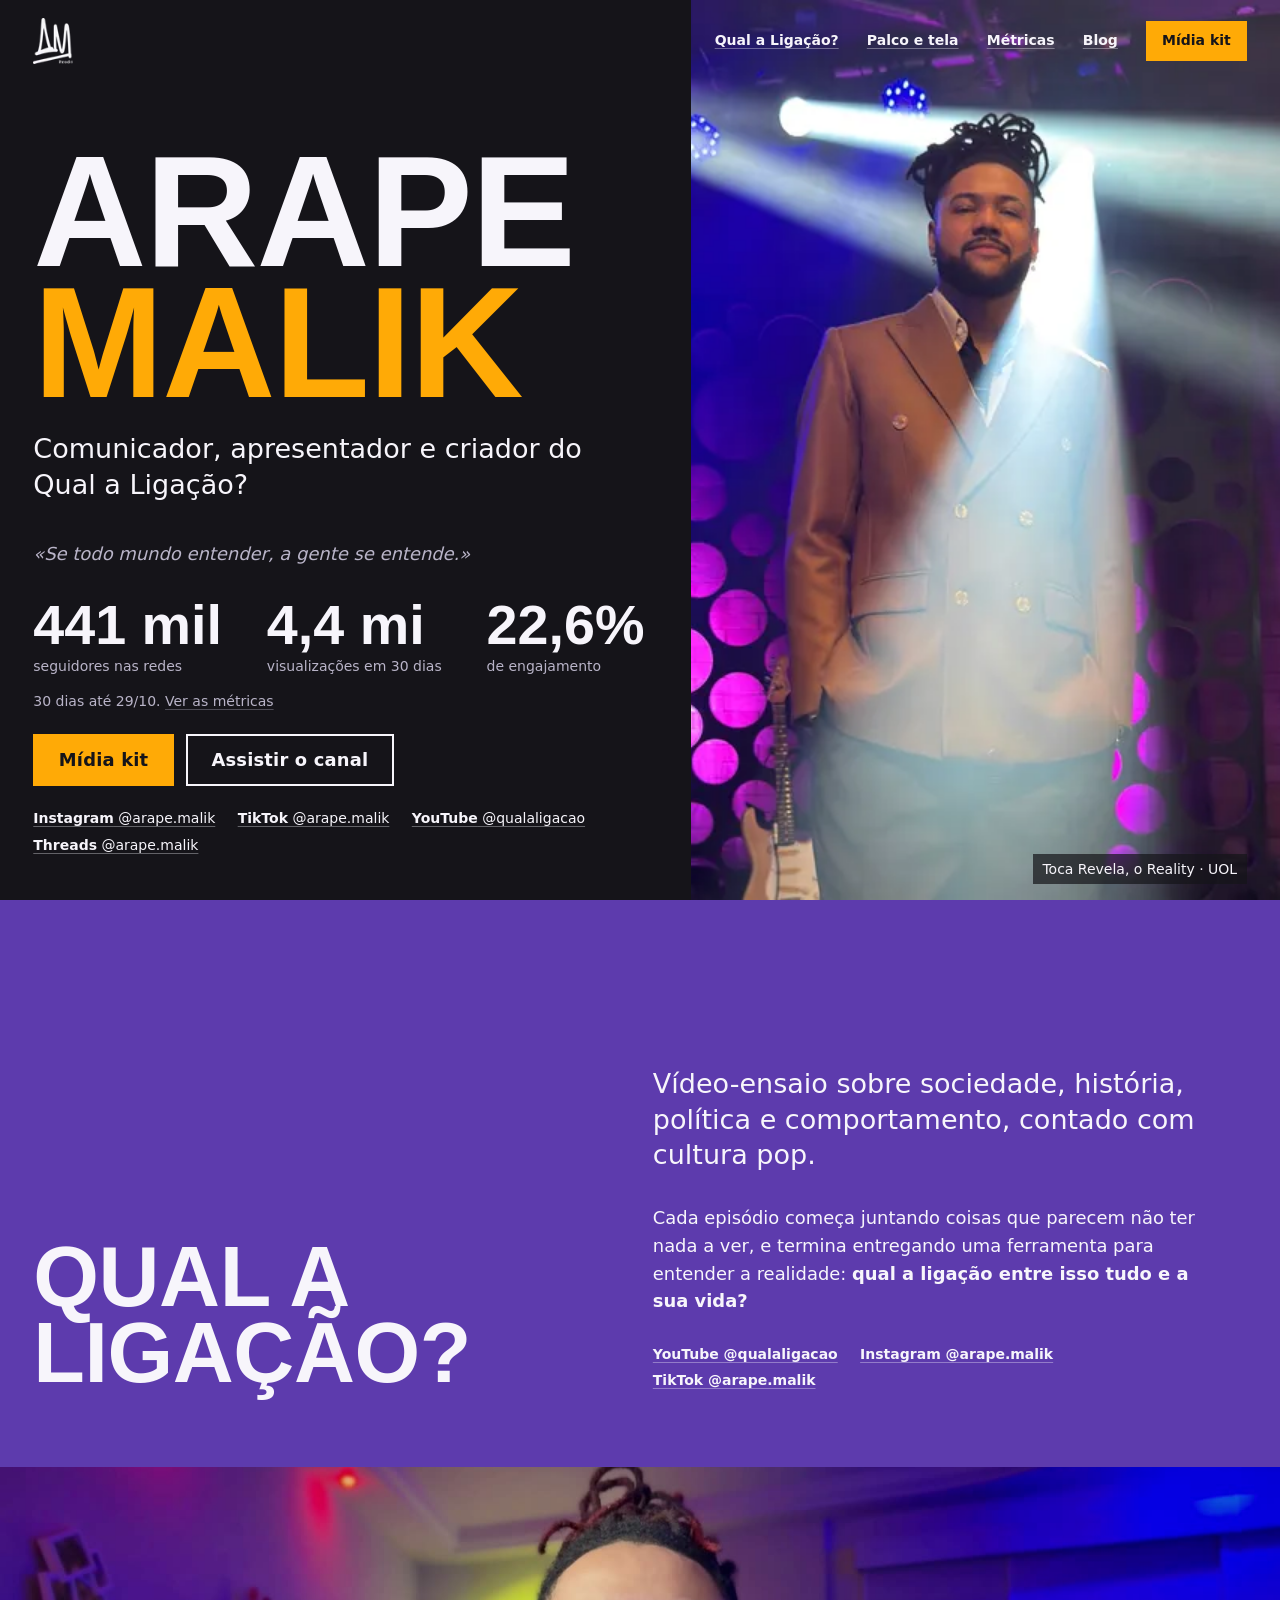
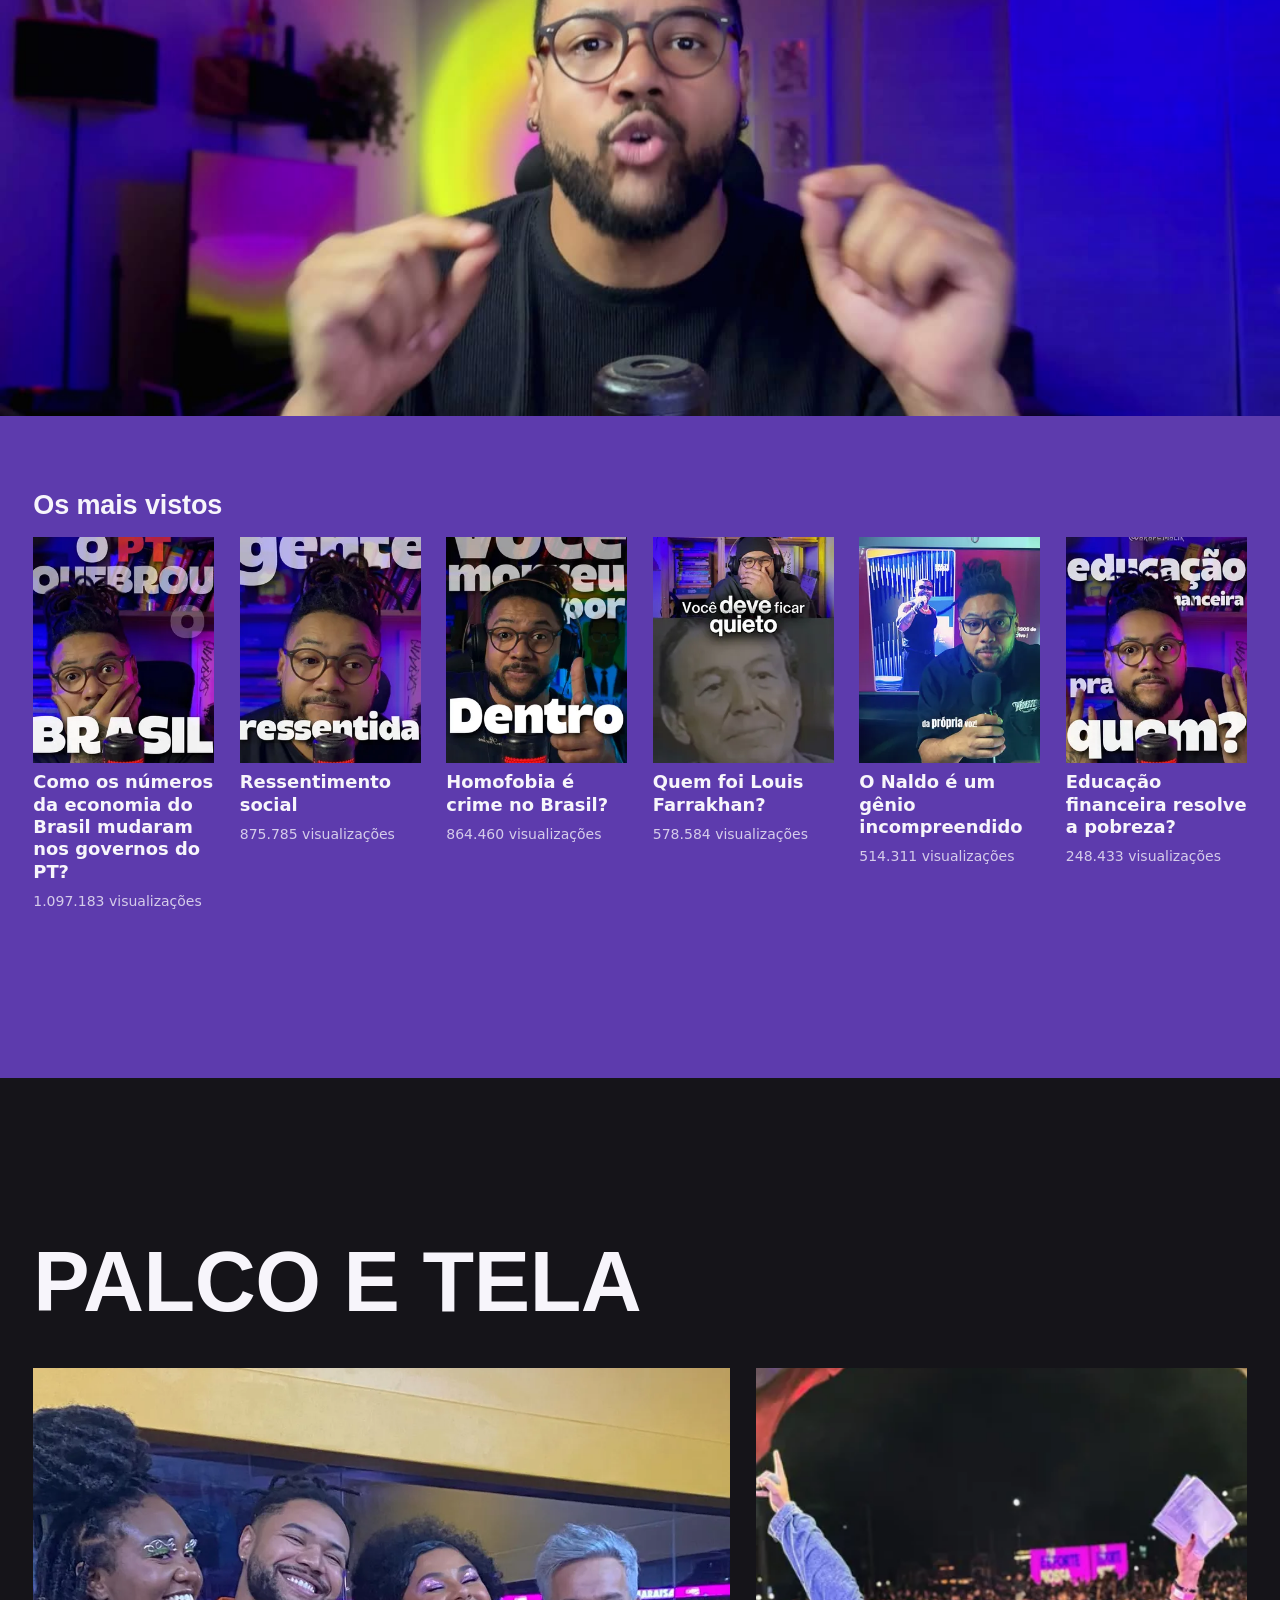
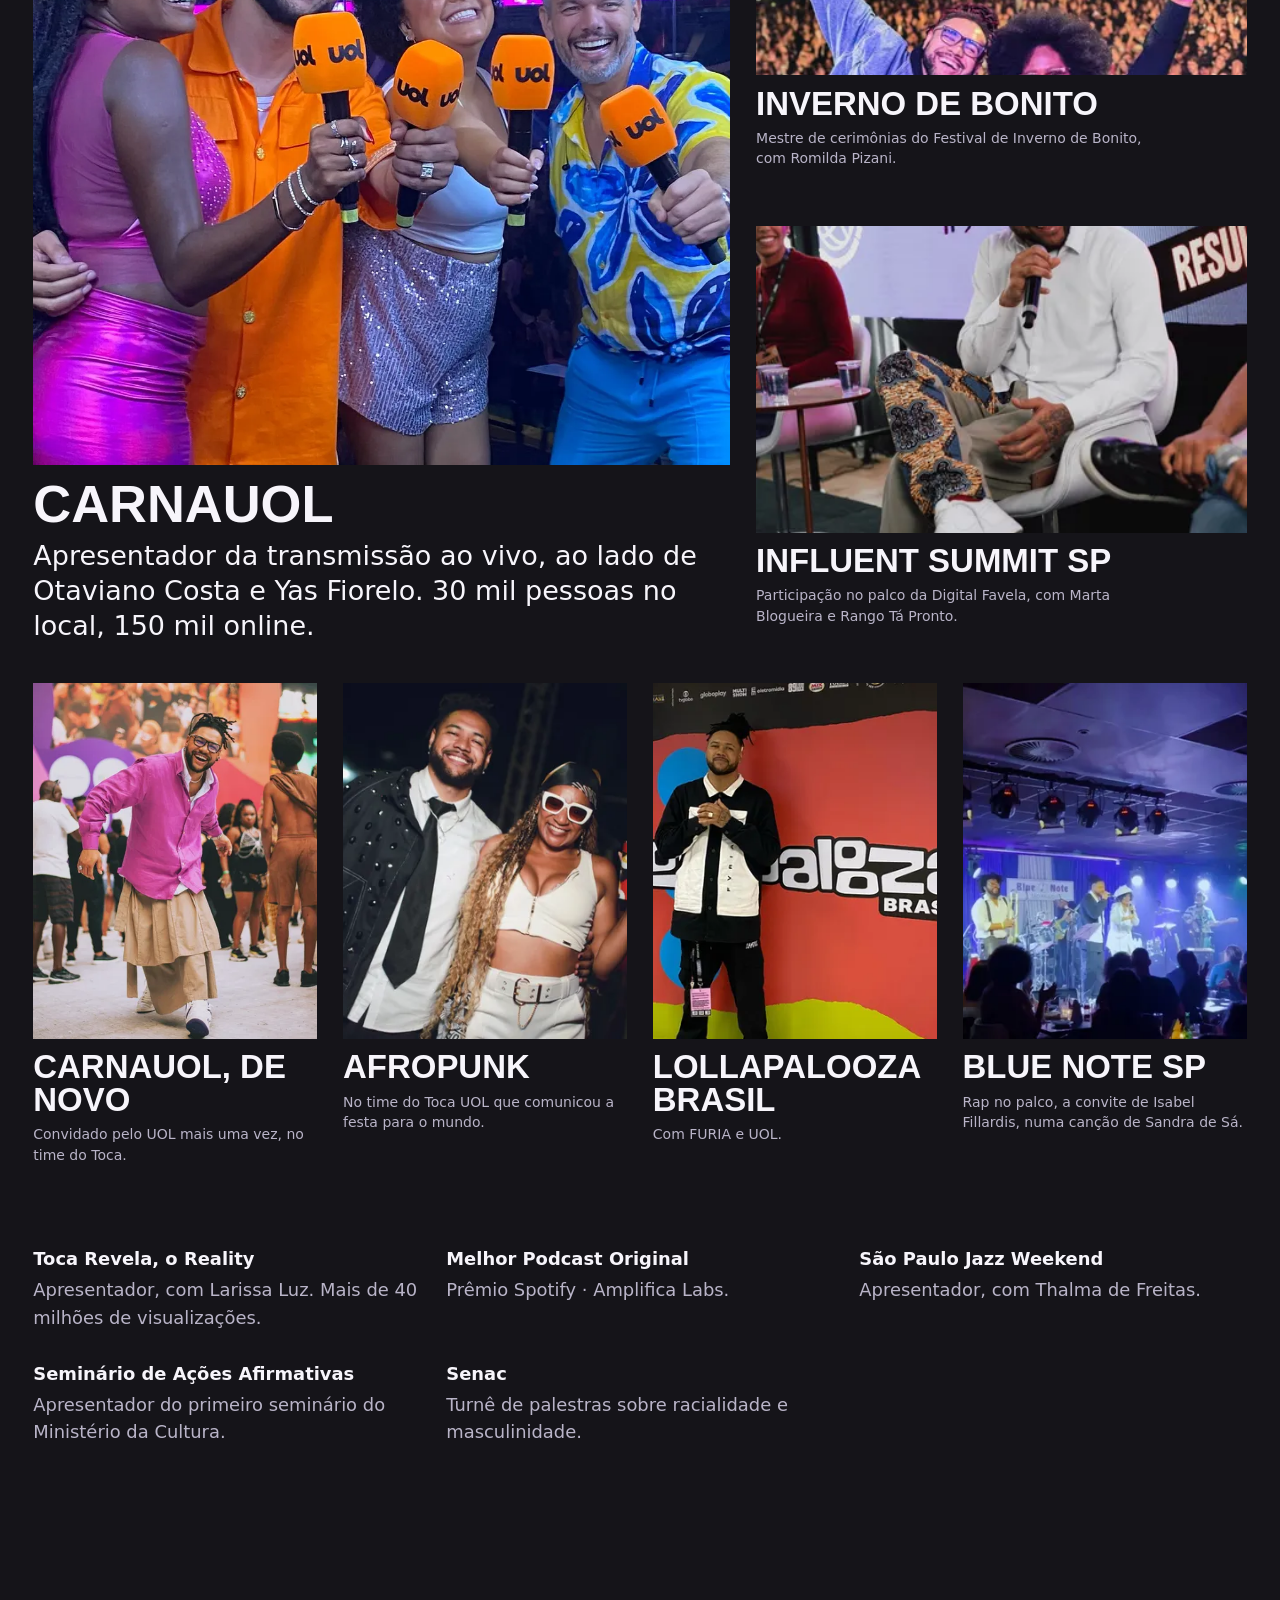
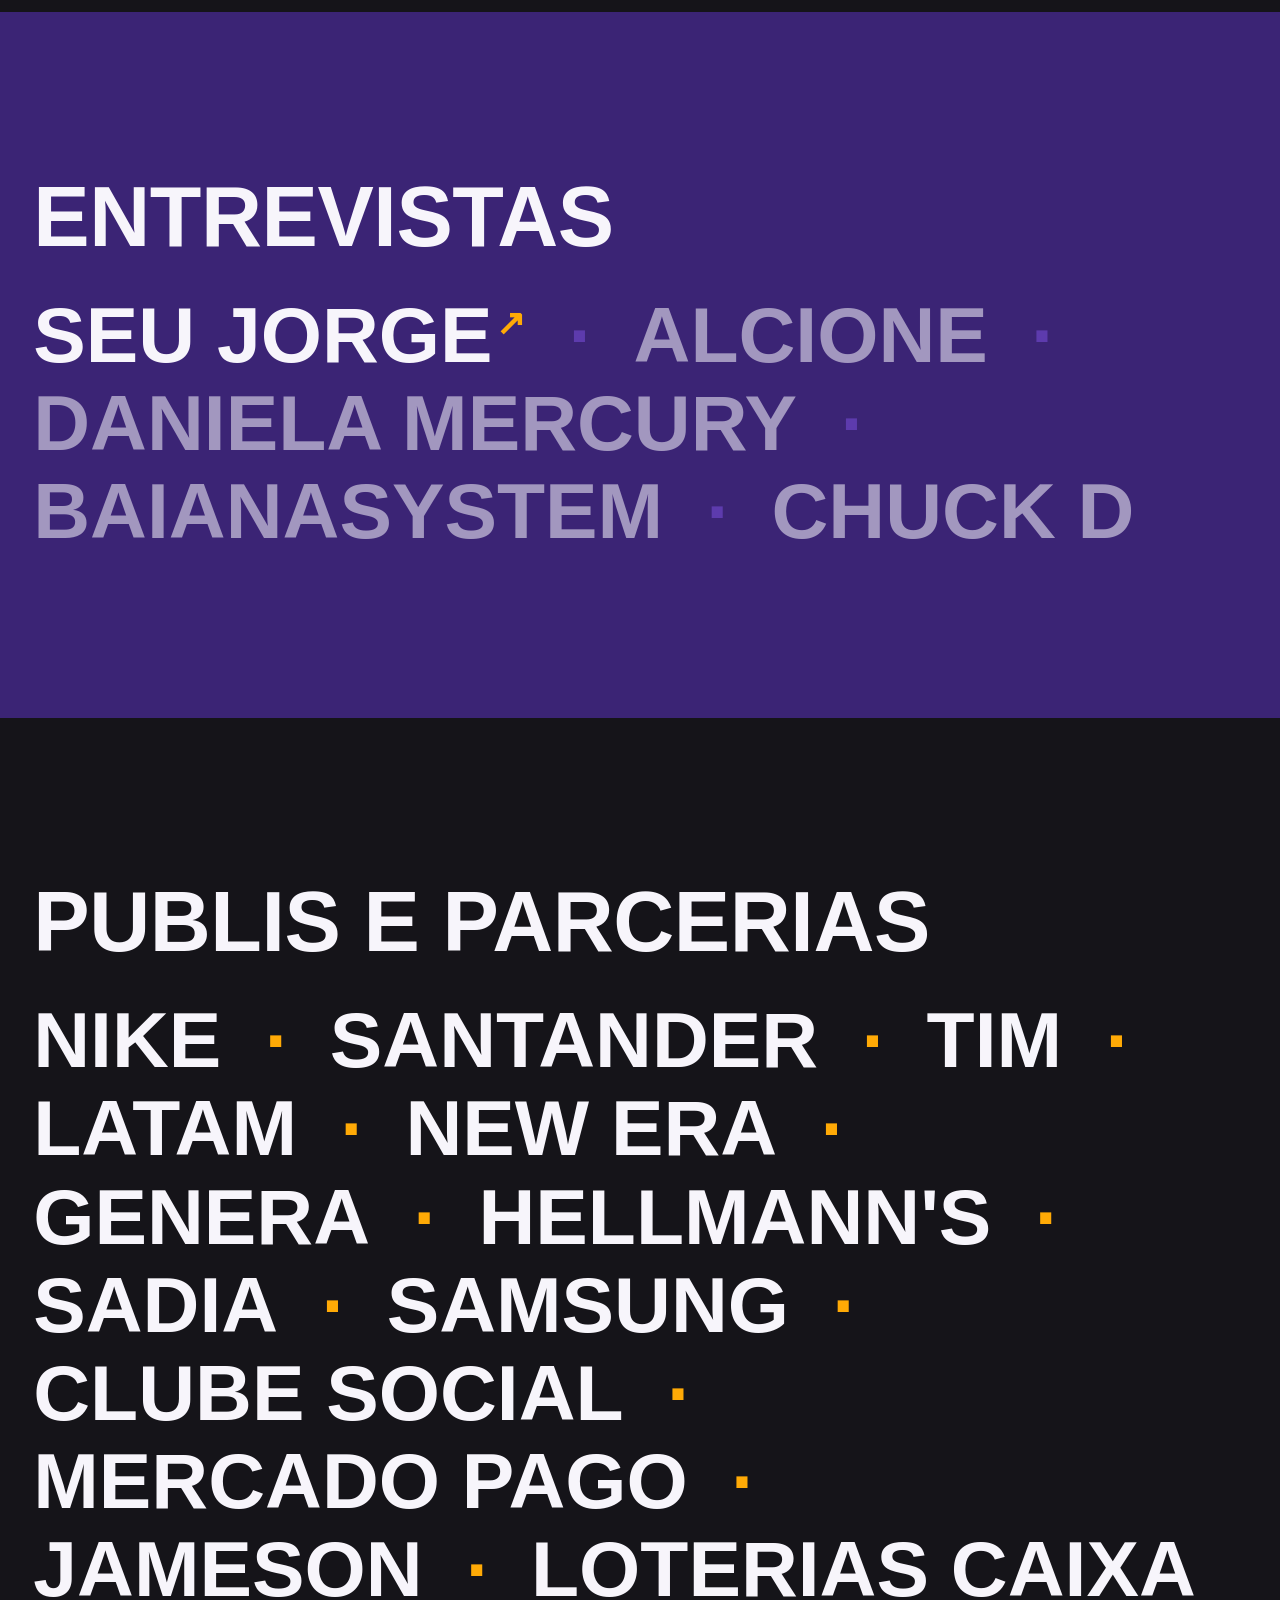
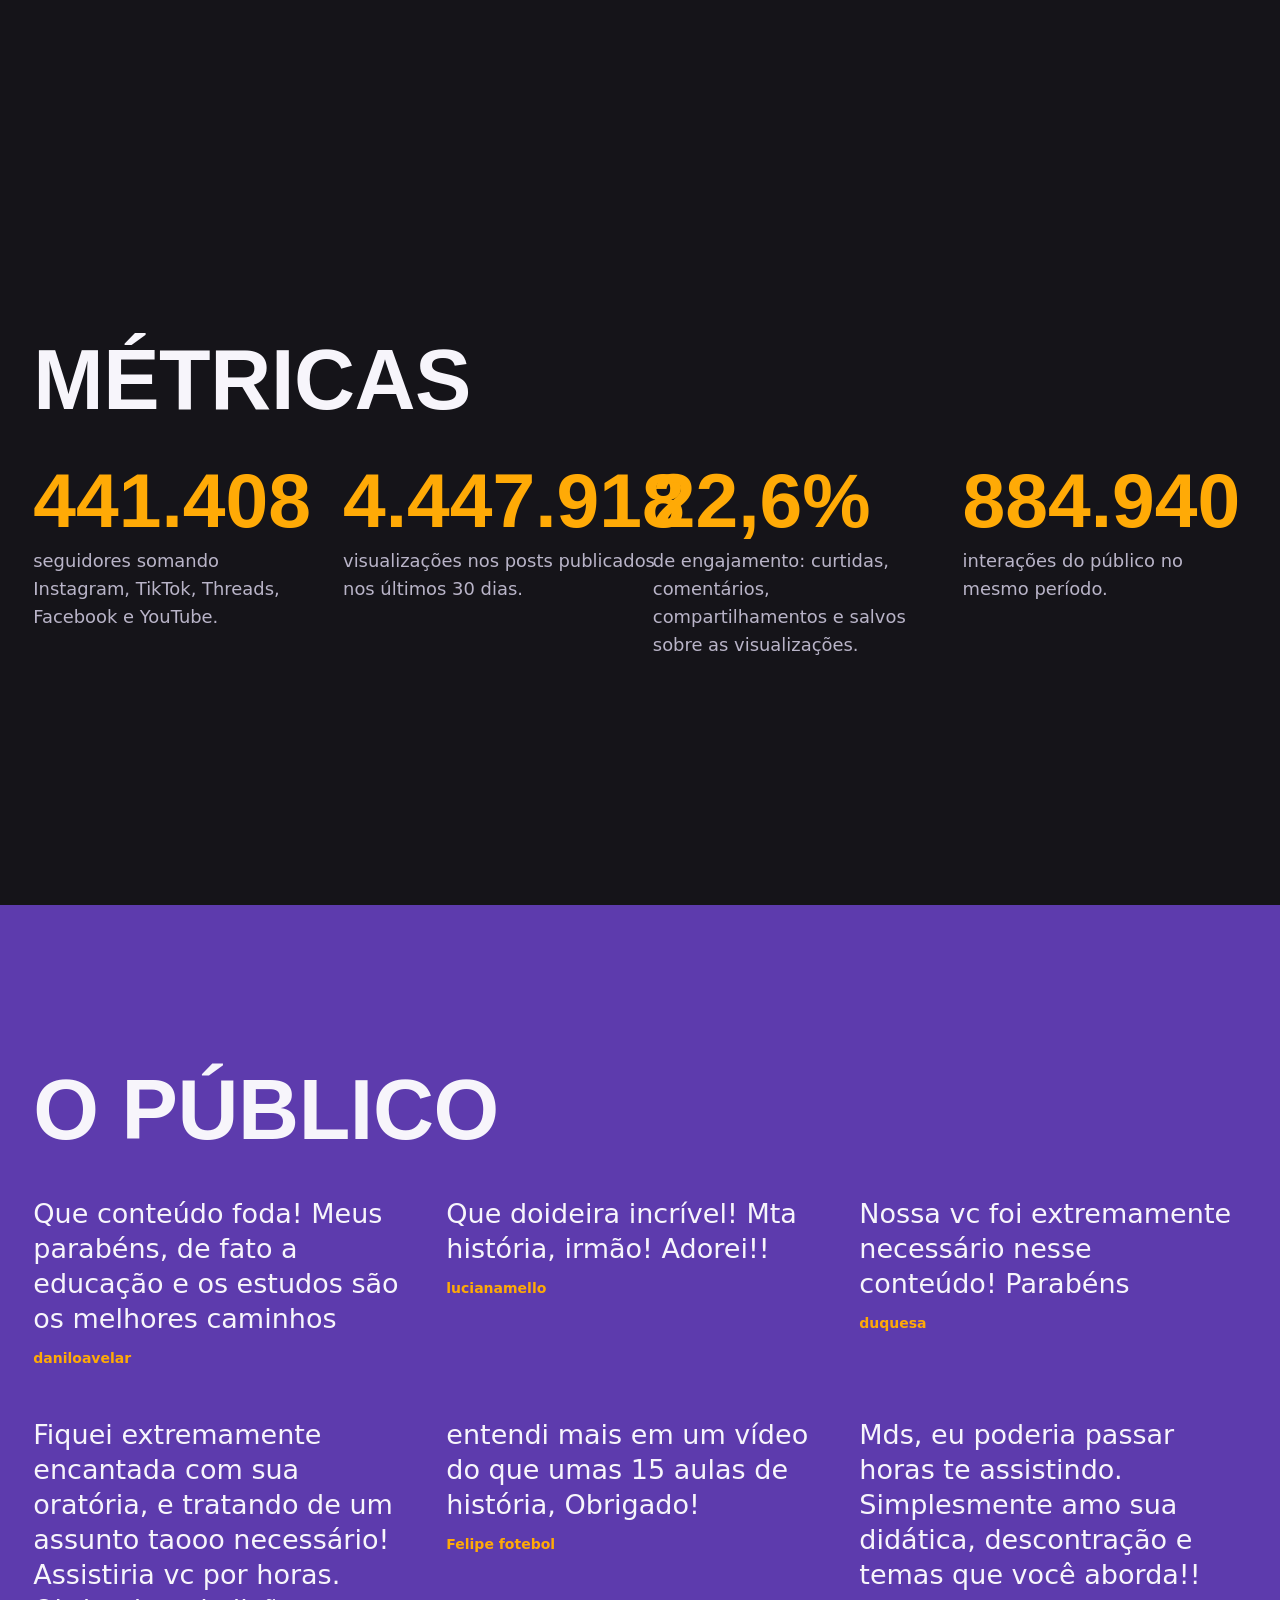
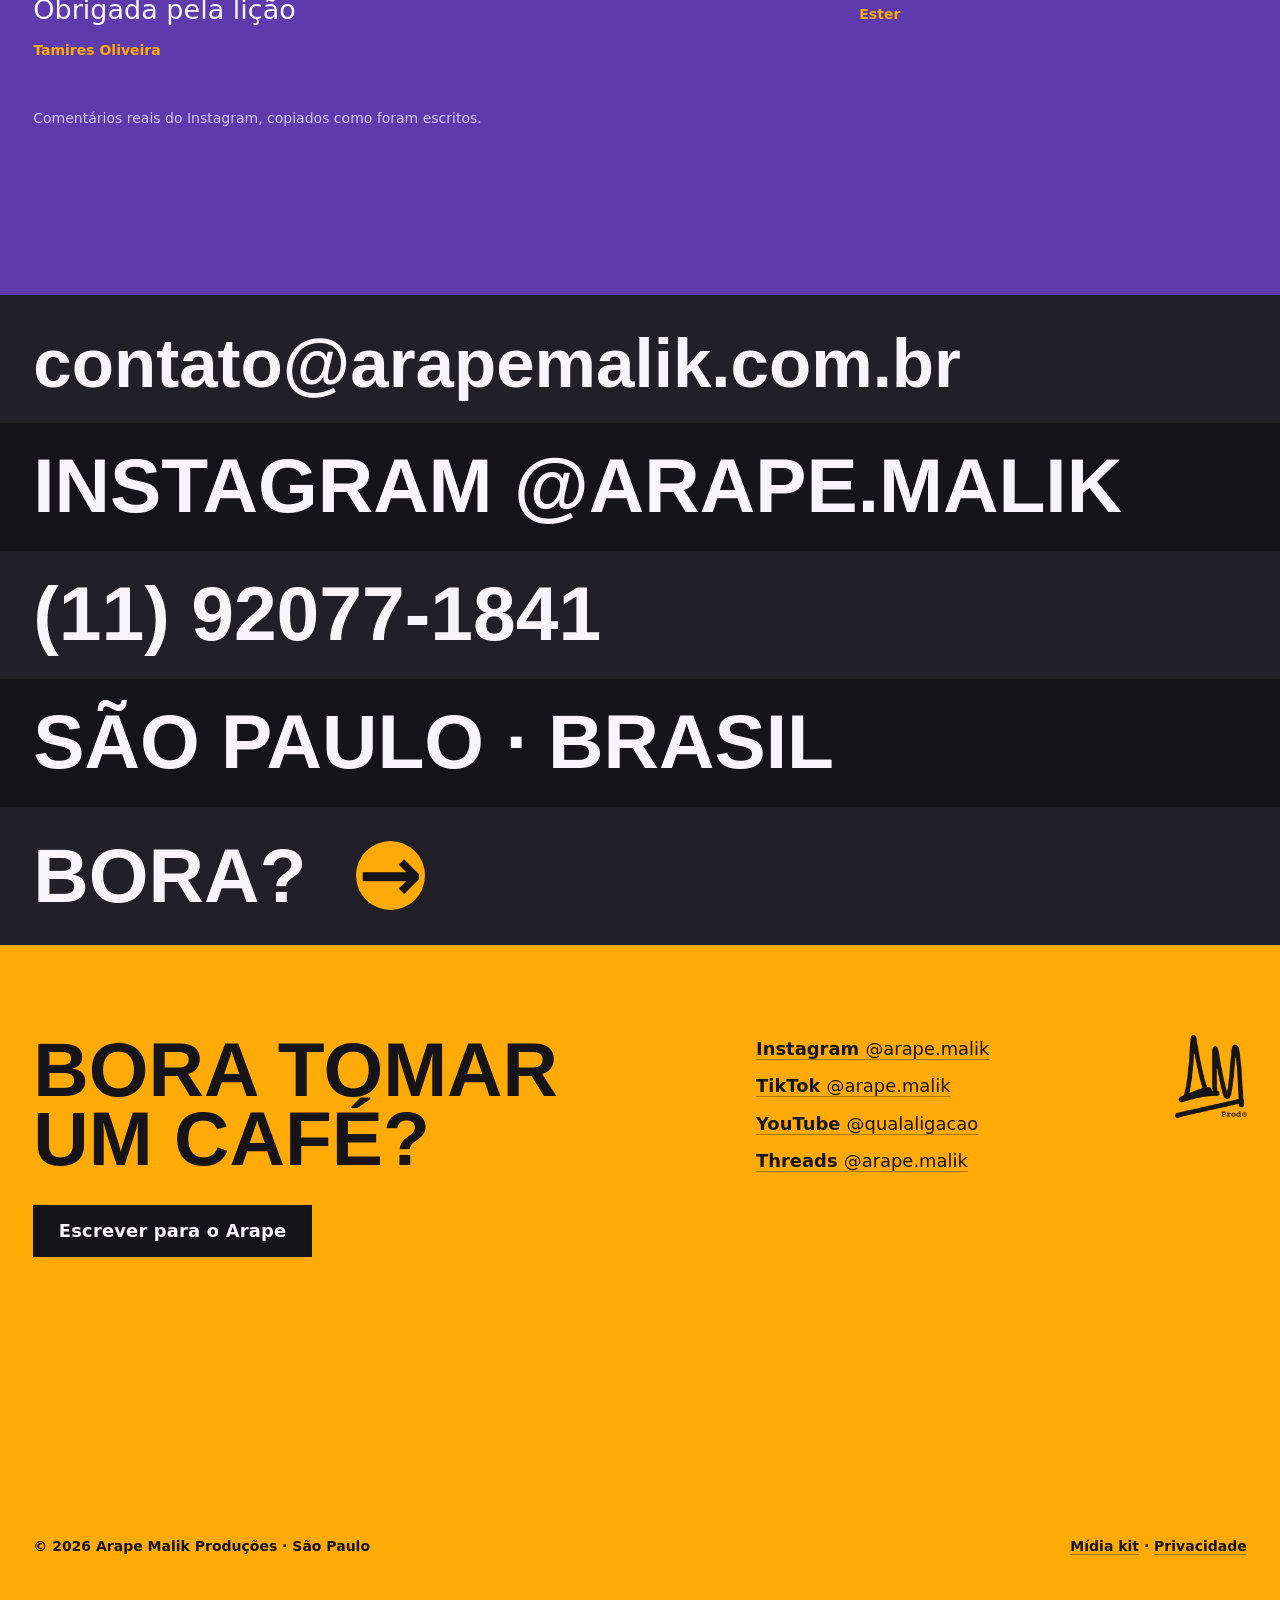
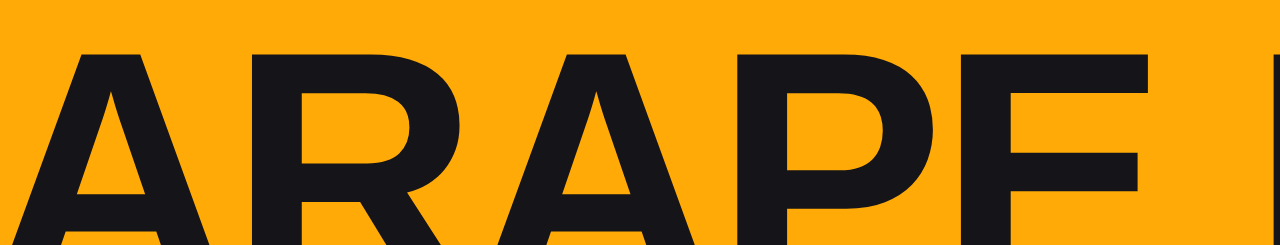
==== commit c5db1004: "Atualização do site 2026-11-10" ====
--- a/index.html
+++ b/index.html
@@ -1 +1 @@
-<!DOCTYPE html><html lang="pt-BR" data-astro-cid-hkbrpulz><head><meta charset="utf-8"><meta name="viewport" content="width=device-width, initial-scale=1"><title>Arape Malik — comunicador e criador do Qual a Ligação?</title><meta name="description" content="Arape Malik é comunicador, apresentador e criador do Qual a Ligação?. Palco, tela, entrevistas, métricas e contato."><meta name="theme-color" content="#151419"><link rel="icon" href="/favicon.svg" type="image/svg+xml"><link rel="canonical" href="https://arapemalik.com.br/"><meta property="og:title" content="Arape Malik — comunicador e criador do Qual a Ligação?"><meta property="og:description" content="Arape Malik é comunicador, apresentador e criador do Qual a Ligação?. Palco, tela, entrevistas, métricas e contato."><meta property="og:locale" content="pt_BR"><script>document.documentElement.classList.add('js')</script><link rel="stylesheet" href="/_astro/Rodape.Iag96oWp.css"><link rel="stylesheet" href="/_astro/Contato.BT2I48mb.css"></head><body data-astro-cid-hkbrpulz><header class="topo wrap" data-astro-cid-hkbrpulz><a class="marca" href="/" aria-label="Arape Malik Produções, início" data-astro-cid-hkbrpulz><img src="/_astro/am-prod-branco.MYLKmL8z_1Nk4cB.webp" alt loading="eager" data-astro-cid-hkbrpulz="true" decoding="async" width="48" height="56"></a><nav aria-label="Principal" data-astro-cid-hkbrpulz><a class="link" href="/#canal" data-astro-cid-hkbrpulz>Qual a Ligação?</a><a class="link" href="/#palco" data-astro-cid-hkbrpulz>Palco e tela</a><a class="link" href="/#metricas" data-astro-cid-hkbrpulz>Métricas</a><a class="link" href="/blog/" data-astro-cid-hkbrpulz>Blog</a><a class="kit" href="/midia-kit/" data-astro-cid-hkbrpulz>Mídia kit</a></nav></header><main><section class="hero" aria-labelledby="t-hero" data-astro-cid-ge2uvauf><div class="texto wrap" data-astro-cid-ge2uvauf><h1 id="t-hero" class="nome lines" data-astro-cid-ge2uvauf><span class="line" data-astro-cid-ge2uvauf><span data-line style="--i:0" data-astro-cid-ge2uvauf>Arape</span></span><span class="line" data-astro-cid-ge2uvauf><span data-line style="--i:1" class="ambar" data-astro-cid-ge2uvauf>Malik</span></span></h1><p class="lead quem" data-rise style="--i:0" data-astro-cid-ge2uvauf>Comunicador, apresentador e criador do Qual a Ligação?</p><p class="frase" data-rise style="--i:1" data-astro-cid-ge2uvauf>«Se todo mundo entender, a gente se entende.»</p><dl class="numeros" data-rise style="--i:2" data-astro-cid-ge2uvauf><div data-astro-cid-ge2uvauf><dt class="nums" data-astro-cid-ge2uvauf>439 mil</dt><dd data-astro-cid-ge2uvauf>seguidores nas redes</dd></div><div data-astro-cid-ge2uvauf><dt class="nums" data-astro-cid-ge2uvauf>4,4 mi</dt><dd data-astro-cid-ge2uvauf>visualizações em 30 dias</dd></div><div data-astro-cid-ge2uvauf><dt class="nums" data-astro-cid-ge2uvauf>22,6%</dt><dd data-astro-cid-ge2uvauf>de engajamento</dd></div></dl><p class="fonte small" data-rise style="--i:2" data-astro-cid-ge2uvauf>30 dias até 29/10. <a class="link" href="/#metricas" data-astro-cid-ge2uvauf>Ver as métricas</a></p><div class="acoes" data-rise style="--i:3" data-astro-cid-ge2uvauf><a class="button" href="/midia-kit/" data-astro-cid-ge2uvauf>Mídia kit</a><a class="button vazado" href="https://www.youtube.com/@qualaligacao" data-astro-cid-ge2uvauf>Assistir o canal</a></div><ul class="redes small" data-rise style="--i:4" aria-label="Redes" data-astro-cid-ge2uvauf><li data-astro-cid-ge2uvauf><a class="link" href="https://www.instagram.com/arape.malik/" data-astro-cid-ge2uvauf><b data-astro-cid-ge2uvauf>Instagram</b> @arape.malik</a></li><li data-astro-cid-ge2uvauf><a class="link" href="https://www.tiktok.com/@arape.malik" data-astro-cid-ge2uvauf><b data-astro-cid-ge2uvauf>TikTok</b> @arape.malik</a></li><li data-astro-cid-ge2uvauf><a class="link" href="https://www.youtube.com/@qualaligacao" data-astro-cid-ge2uvauf><b data-astro-cid-ge2uvauf>YouTube</b> @qualaligacao</a></li><li data-astro-cid-ge2uvauf><a class="link" href="https://www.threads.com/@arape.malik" data-astro-cid-ge2uvauf><b data-astro-cid-ge2uvauf>Threads</b> @arape.malik</a></li></ul></div><figure class="foto" data-astro-cid-ge2uvauf><img src="/_astro/toca-revela.S7egX8rP_Zub5rn.webp" srcset="/_astro/toca-revela.S7egX8rP_2u8avT.webp 600w, /_astro/toca-revela.S7egX8rP_Z36LUs.webp 900w, /_astro/toca-revela.S7egX8rP_Zub5rn.webp 1440w" alt="Arape Malik de terno, sob o foco de luz no palco do Toca Revela" sizes="(max-width: 56em) 100vw, 46vw" loading="eager" fetchpriority="high" data-astro-cid-ge2uvauf="true" decoding="async" width="1440" height="1440"><figcaption class="small" data-astro-cid-ge2uvauf>Toca Revela, o Reality · UOL</figcaption></figure></section><section class="canal" id="canal" aria-labelledby="t-canal" data-astro-cid-f2x5a2hj><div class="topo-canal wrap" data-astro-cid-f2x5a2hj><h2 id="t-canal" class="head" data-reveal data-astro-cid-f2x5a2hj>Qual a<br data-astro-cid-f2x5a2hj>Ligação?</h2><div class="sobre" data-reveal style="--i:1" data-astro-cid-f2x5a2hj><p class="lead" data-astro-cid-f2x5a2hj>Vídeo-ensaio sobre sociedade, história, política e comportamento, contado com cultura pop.</p><p data-astro-cid-f2x5a2hj>Cada episódio começa juntando coisas que parecem não ter nada a ver, e termina entregando uma ferramenta para entender a realidade: <em data-astro-cid-f2x5a2hj>qual a ligação entre isso tudo e a sua vida?</em></p><p class="links small" data-astro-cid-f2x5a2hj><a class="link" href="https://www.youtube.com/@qualaligacao" data-astro-cid-f2x5a2hj>YouTube @qualaligacao</a><a class="link" href="https://www.instagram.com/arape.malik/" data-astro-cid-f2x5a2hj>Instagram @arape.malik</a><a class="link" href="https://www.tiktok.com/@arape.malik" data-astro-cid-f2x5a2hj>TikTok @arape.malik</a></p></div></div><video class="estudio" autoplay muted loop playsinline preload="metadata" poster="/video/estudio-poster.jpg" aria-label="Arape Malik explicando no estúdio, sob luz violeta, com o microfone vermelho" data-astro-cid-f2x5a2hj><source src="/video/estudio.mp4" type="video/mp4" data-astro-cid-f2x5a2hj><img src="/_astro/estudio.NR4DT4O6_Z1UojzM.webp" srcset="/_astro/estudio.NR4DT4O6_7EgxH.webp 1200w, /_astro/estudio.NR4DT4O6_Z1UojzM.webp 2400w" alt sizes="100vw" data-astro-cid-f2x5a2hj="true" loading="lazy" decoding="async" width="2400" height="1350"></video><div class="wrap" data-astro-cid-f2x5a2hj><h3 class="sub" data-reveal data-astro-cid-f2x5a2hj>Os mais vistos</h3><ul class="fileira" data-astro-cid-f2x5a2hj><li data-reveal style="--i:0" data-astro-cid-f2x5a2hj><a href="https://www.instagram.com/reel/DezVq97s3_2/" data-astro-cid-f2x5a2hj><img src="/_astro/economia-pt.rFF47lvz_Z1U5Fvq.webp" srcset="/_astro/economia-pt.rFF47lvz_Z17IQC9.webp 300w, /_astro/economia-pt.rFF47lvz_Z1Q5DeQ.webp 600w" alt="Capa do vídeo «Como os números da economia do Brasil mudaram nos governos do PT?»" sizes="(max-width: 56em) 45vw, 16vw" data-astro-cid-f2x5a2hj="true" loading="lazy" decoding="async" width="1080" height="1920"><span class="t" data-astro-cid-f2x5a2hj>Como os números da economia do Brasil mudaram nos governos do PT?</span><span class="v small nums" data-astro-cid-f2x5a2hj>1.088.672 visualizações</span></a></li><li data-reveal style="--i:1" data-astro-cid-f2x5a2hj><a href="https://www.instagram.com/reel/DendShojqdv/" data-astro-cid-f2x5a2hj><img src="/_astro/homofobia-crime.DOpSaTus_Z48YPO.webp" srcset="/_astro/homofobia-crime.DOpSaTus_Z1UAi6J.webp 300w, /_astro/homofobia-crime.DOpSaTus_XKSL8.webp 600w" alt="Capa do vídeo «Homofobia é crime no Brasil?»" sizes="(max-width: 56em) 45vw, 16vw" data-astro-cid-f2x5a2hj="true" loading="lazy" decoding="async" width="1080" height="1920"><span class="t" data-astro-cid-f2x5a2hj>Homofobia é crime no Brasil?</span><span class="v small nums" data-astro-cid-f2x5a2hj>860.161 visualizações</span></a></li><li data-reveal style="--i:2" data-astro-cid-f2x5a2hj><a href="https://www.instagram.com/reel/Deh2lmXs4-a/" data-astro-cid-f2x5a2hj><img src="/_astro/ressentimento.BmEL6wVa_ZxoolH.webp" srcset="/_astro/ressentimento.BmEL6wVa_2riLzp.webp 300w, /_astro/ressentimento.BmEL6wVa_Zh1HDK.webp 600w" alt="Capa do vídeo «Ressentimento social»" sizes="(max-width: 56em) 45vw, 16vw" data-astro-cid-f2x5a2hj="true" loading="lazy" decoding="async" width="1080" height="1920"><span class="t" data-astro-cid-f2x5a2hj>Ressentimento social</span><span class="v small nums" data-astro-cid-f2x5a2hj>805.374 visualizações</span></a></li><li data-reveal style="--i:3" data-astro-cid-f2x5a2hj><a href="https://www.instagram.com/reel/DdYfieEM3Wl/" data-astro-cid-f2x5a2hj><img src="/_astro/farrakhan.CgFcDJ08_Z1Ir9rK.webp" srcset="/_astro/farrakhan.CgFcDJ08_Zjc20o.webp 300w, /_astro/farrakhan.CgFcDJ08_MT4cs.webp 600w" alt="Capa do vídeo «Quem foi Louis Farrakhan?»" sizes="(max-width: 56em) 45vw, 16vw" data-astro-cid-f2x5a2hj="true" loading="lazy" decoding="async" width="1080" height="1920"><span class="t" data-astro-cid-f2x5a2hj>Quem foi Louis Farrakhan?</span><span class="v small nums" data-astro-cid-f2x5a2hj>558.973 visualizações</span></a></li><li data-reveal style="--i:4" data-astro-cid-f2x5a2hj><a href="https://www.instagram.com/reel/DMLh8gdviWA/" data-astro-cid-f2x5a2hj><img src="/_astro/naldo.C4gv2TXJ_ZqaYnY.webp" srcset="/_astro/naldo.C4gv2TXJ_Z1sf43F.webp 300w, /_astro/naldo.C4gv2TXJ_Nyh3l.webp 600w" alt="Capa do vídeo «O Naldo é um gênio incompreendido»" sizes="(max-width: 56em) 45vw, 16vw" data-astro-cid-f2x5a2hj="true" loading="lazy" decoding="async" width="1080" height="1920"><span class="t" data-astro-cid-f2x5a2hj>O Naldo é um gênio incompreendido</span><span class="v small nums" data-astro-cid-f2x5a2hj>514.308 visualizações</span></a></li><li data-reveal style="--i:5" data-astro-cid-f2x5a2hj><a href="https://www.instagram.com/reel/Dd7yaiVTThB/" data-astro-cid-f2x5a2hj><img src="/_astro/educacao-financeira.BTeEFMl3_ZO726c.webp" srcset="/_astro/educacao-financeira.BTeEFMl3_1G0VJV.webp 300w, /_astro/educacao-financeira.BTeEFMl3_Z1oDISs.webp 600w" alt="Capa do vídeo «Educação financeira resolve a pobreza?»" sizes="(max-width: 56em) 45vw, 16vw" data-astro-cid-f2x5a2hj="true" loading="lazy" decoding="async" width="1080" height="1920"><span class="t" data-astro-cid-f2x5a2hj>Educação financeira resolve a pobreza?</span><span class="v small nums" data-astro-cid-f2x5a2hj>223.881 visualizações</span></a></li></ul></div></section><section class="palco wrap" id="palco" aria-labelledby="t-palco" data-astro-cid-vdyy5war><h2 id="t-palco" class="head" data-reveal data-astro-cid-vdyy5war>Palco e tela</h2><div class="grade" data-astro-cid-vdyy5war><a class="item destaque" href="https://www.instagram.com/p/C2p3WZsvMPc/" data-reveal data-astro-cid-vdyy5war><img src="/_astro/carnauol-2024.B3znnmtZ_13avEo.webp" srcset="/_astro/carnauol-2024.B3znnmtZ_7OHOB.webp 700w, /_astro/carnauol-2024.B3znnmtZ_2wtKsS.webp 1100w, /_astro/carnauol-2024.B3znnmtZ_13avEo.webp 1440w" alt="Arape Malik de macacão laranja com microfone da UOL, ao lado de outros apresentadores" sizes="(max-width: 56em) 100vw, 58vw" data-astro-cid-vdyy5war="true" loading="lazy" decoding="async" width="1440" height="1440"><span class="nome" data-astro-cid-vdyy5war>CarnaUOL</span><span class="papel" data-astro-cid-vdyy5war>Apresentador da transmissão ao vivo, ao lado de Otaviano Costa e Yas Fiorelo. 30 mil pessoas no local, 150 mil online.</span></a><a class="item" href="https://www.instagram.com/p/DN6TcLEkX5A/" data-reveal style="--i:0" data-astro-cid-vdyy5war><img src="/_astro/bonito.Dc5UpViQ_Z7qoR7.webp" srcset="/_astro/bonito.Dc5UpViQ_Z1jS6HO.webp 400w, /_astro/bonito.Dc5UpViQ_Z1rL2sQ.webp 700w" alt="Arape Malik no palco do Festival de Inverno de Bonito, diante da plateia" sizes="(max-width: 56em) 50vw, 20vw" data-astro-cid-vdyy5war="true" loading="lazy" decoding="async" width="1440" height="1909"><span class="nome" data-astro-cid-vdyy5war>Inverno de Bonito</span><span class="papel small" data-astro-cid-vdyy5war>Mestre de cerimônias do Festival de Inverno de Bonito, com Romilda Pizani.</span></a><a class="item" href="https://www.instagram.com/p/DNZJ0G3vHSt/" data-reveal style="--i:1" data-astro-cid-vdyy5war><img src="/_astro/influent-summit.Bm8xb0Il_gTUwj.webp" srcset="/_astro/influent-summit.Bm8xb0Il_Z28QMPv.webp 400w, /_astro/influent-summit.Bm8xb0Il_Ze9kqY.webp 700w" alt="Arape Malik sentado no palco do Influent Summit, de microfone na mão" sizes="(max-width: 56em) 50vw, 20vw" data-astro-cid-vdyy5war="true" loading="lazy" decoding="async" width="1440" height="1920"><span class="nome" data-astro-cid-vdyy5war>Influent Summit SP</span><span class="papel small" data-astro-cid-vdyy5war>Participação no palco da Digital Favela, com Marta Blogueira e Rango Tá Pronto.</span></a><a class="item" href="https://www.instagram.com/p/DF6K0ESvjEi/" data-reveal style="--i:2" data-astro-cid-vdyy5war><img src="/_astro/carnauol-2025.BBCD0QQ8_2ciSpM.webp" srcset="/_astro/carnauol-2025.BBCD0QQ8_2rcX9f.webp 400w, /_astro/carnauol-2025.BBCD0QQ8_Z2vVg8U.webp 700w" alt="Arape Malik de camisa rosa e saia, dançando no CarnaUOL" sizes="(max-width: 56em) 50vw, 20vw" data-astro-cid-vdyy5war="true" loading="lazy" decoding="async" width="1440" height="1800"><span class="nome" data-astro-cid-vdyy5war>CarnaUOL, de novo</span><span class="papel small" data-astro-cid-vdyy5war>Convidado pelo UOL mais uma vez, no time do Toca.</span></a><a class="item" href="https://www.instagram.com/p/DCRq_zEPuww/" data-reveal style="--i:0" data-astro-cid-vdyy5war><img src="/_astro/afropunk.DX9iCgO4_Z2twBuu.webp" srcset="/_astro/afropunk.DX9iCgO4_Z1zy9B6.webp 400w, /_astro/afropunk.DX9iCgO4_oIGky.webp 700w" alt="Arape Malik de terno e gravata no AFROPUNK, ao lado de uma convidada" sizes="(max-width: 56em) 50vw, 20vw" data-astro-cid-vdyy5war="true" loading="lazy" decoding="async" width="1440" height="1440"><span class="nome" data-astro-cid-vdyy5war>AFROPUNK</span><span class="papel small" data-astro-cid-vdyy5war>No time do Toca UOL que comunicou a festa para o mundo.</span></a><a class="item" href="https://www.instagram.com/p/C47DPIeNWDP/" data-reveal style="--i:1" data-astro-cid-vdyy5war><img src="/_astro/lollapalooza.CLdFTiUt_Z1lyVKn.webp" srcset="/_astro/lollapalooza.CLdFTiUt_Z1YTaCs.webp 400w, /_astro/lollapalooza.CLdFTiUt_2vy1jz.webp 700w" alt="Arape Malik no painel do Lollapalooza Brasil" sizes="(max-width: 56em) 50vw, 20vw" data-astro-cid-vdyy5war="true" loading="lazy" decoding="async" width="1440" height="1440"><span class="nome" data-astro-cid-vdyy5war>Lollapalooza Brasil</span><span class="papel small" data-astro-cid-vdyy5war>Com FURIA e UOL.</span></a><a class="item" href="https://www.instagram.com/p/C5ROSn4rAnS/" data-reveal style="--i:2" data-astro-cid-vdyy5war><img src="/_astro/blue-note.t3opQrYl_2lnRJw.webp" srcset="/_astro/blue-note.t3opQrYl_ZAAWIW.webp 400w, /_astro/blue-note.t3opQrYl_ZAI19a.webp 700w" alt="Banda no palco do Blue Note São Paulo sob luz azul" sizes="(max-width: 56em) 50vw, 20vw" data-astro-cid-vdyy5war="true" loading="lazy" decoding="async" width="720" height="720"><span class="nome" data-astro-cid-vdyy5war>Blue Note SP</span><span class="papel small" data-astro-cid-vdyy5war>Rap no palco, a convite de Isabel Fillardis, numa canção de Sandra de Sá.</span></a></div><dl class="lista" data-astro-cid-vdyy5war><div data-reveal style="--i:0" data-astro-cid-vdyy5war><dt data-astro-cid-vdyy5war>Toca Revela, o Reality</dt><dd data-astro-cid-vdyy5war>Apresentador, com Larissa Luz. Mais de 40 milhões de visualizações.</dd></div><div data-reveal style="--i:1" data-astro-cid-vdyy5war><dt data-astro-cid-vdyy5war>Melhor Podcast Original</dt><dd data-astro-cid-vdyy5war>Prêmio Spotify · Amplifica Labs.</dd></div><div data-reveal style="--i:2" data-astro-cid-vdyy5war><dt data-astro-cid-vdyy5war>São Paulo Jazz Weekend</dt><dd data-astro-cid-vdyy5war>Apresentador, com Thalma de Freitas.</dd></div><div data-reveal style="--i:0" data-astro-cid-vdyy5war><dt data-astro-cid-vdyy5war>Seminário de Ações Afirmativas</dt><dd data-astro-cid-vdyy5war>Apresentador do primeiro seminário do Ministério da Cultura.</dd></div><div data-reveal style="--i:1" data-astro-cid-vdyy5war><dt data-astro-cid-vdyy5war>Senac</dt><dd data-astro-cid-vdyy5war>Turnê de palestras sobre racialidade e masculinidade.</dd></div></dl></section><section class="entrevistas wrap" id="entrevistas" aria-labelledby="t-ent" data-astro-cid-fupj5pb2><h2 id="t-ent" class="head" data-reveal data-astro-cid-fupj5pb2>Entrevistas</h2><ul class="nomes" data-reveal style="--i:1" data-astro-cid-fupj5pb2><li data-astro-cid-fupj5pb2><a href="https://www.instagram.com/reel/DNtL2N42o0Z/" data-astro-cid-fupj5pb2>Seu Jorge<span aria-hidden="true" data-astro-cid-fupj5pb2>↗</span></a></li><li data-astro-cid-fupj5pb2><span data-astro-cid-fupj5pb2>Alcione</span></li><li data-astro-cid-fupj5pb2><span data-astro-cid-fupj5pb2>Daniela Mercury</span></li><li data-astro-cid-fupj5pb2><span data-astro-cid-fupj5pb2>BaianaSystem</span></li><li data-astro-cid-fupj5pb2><span data-astro-cid-fupj5pb2>Chuck D</span></li></ul></section><section class="marcas wrap" id="publis" aria-labelledby="t-marcas" data-astro-cid-wyj3l63z><h2 id="t-marcas" class="head" data-reveal data-astro-cid-wyj3l63z>Publis e parcerias</h2><ul class="lista" data-reveal style="--i:1" data-astro-cid-wyj3l63z><li data-astro-cid-wyj3l63z>Nike</li><li data-astro-cid-wyj3l63z>Santander</li><li data-astro-cid-wyj3l63z>TIM</li><li data-astro-cid-wyj3l63z>Latam</li><li data-astro-cid-wyj3l63z>New Era</li><li data-astro-cid-wyj3l63z>Genera</li><li data-astro-cid-wyj3l63z>Hellmann&#39;s</li><li data-astro-cid-wyj3l63z>Sadia</li><li data-astro-cid-wyj3l63z>Samsung</li><li data-astro-cid-wyj3l63z>Clube Social</li><li data-astro-cid-wyj3l63z>Mercado Pago</li><li data-astro-cid-wyj3l63z>Jameson</li><li data-astro-cid-wyj3l63z>Loterias Caixa</li></ul></section><section class="metricas wrap" id="metricas" aria-labelledby="t-met" data-astro-cid-7rb4eju2><h2 id="t-met" class="head" data-reveal data-astro-cid-7rb4eju2>Métricas</h2><dl class="blocos" data-astro-cid-7rb4eju2><div data-reveal style="--i:0" data-astro-cid-7rb4eju2><dt class="nums" data-astro-cid-7rb4eju2>439.014</dt><dd data-astro-cid-7rb4eju2>seguidores somando Instagram, TikTok, Threads, Facebook e YouTube.</dd></div><div data-reveal style="--i:1" data-astro-cid-7rb4eju2><dt class="nums" data-astro-cid-7rb4eju2>4.447.918</dt><dd data-astro-cid-7rb4eju2>visualizações nos posts publicados nos últimos 30 dias.</dd></div><div data-reveal style="--i:2" data-astro-cid-7rb4eju2><dt class="nums" data-astro-cid-7rb4eju2>22,6%</dt><dd data-astro-cid-7rb4eju2>de engajamento: curtidas, comentários, compartilhamentos e salvos sobre as visualizações.</dd></div><div data-reveal style="--i:3" data-astro-cid-7rb4eju2><dt class="nums" data-astro-cid-7rb4eju2>884.940</dt><dd data-astro-cid-7rb4eju2>interações do público no mesmo período.</dd></div></dl><p class="fonte small" data-reveal data-astro-cid-7rb4eju2>Dados oficiais das redes, 30 dias até 29/10/2026; TikTok: seguidores informados por Arape Malik em 17/10/2026.</p></section><section class="publico wrap" aria-labelledby="t-pub" data-astro-cid-7soevinl><h2 id="t-pub" class="head" data-reveal data-astro-cid-7soevinl>O público</h2><ul class="comentarios" data-astro-cid-7soevinl><li data-reveal style="--i:0" data-astro-cid-7soevinl><blockquote data-astro-cid-7soevinl><p data-astro-cid-7soevinl>Que conteúdo foda! Meus parabéns, de fato a educação e os estudos são os melhores caminhos</p></blockquote><p class="quem small" data-astro-cid-7soevinl>daniloavelar</p></li><li data-reveal style="--i:1" data-astro-cid-7soevinl><blockquote data-astro-cid-7soevinl><p data-astro-cid-7soevinl>Que doideira incrível! Mta história, irmão! Adorei!!</p></blockquote><p class="quem small" data-astro-cid-7soevinl>lucianamello</p></li><li data-reveal style="--i:2" data-astro-cid-7soevinl><blockquote data-astro-cid-7soevinl><p data-astro-cid-7soevinl>Nossa vc foi extremamente necessário nesse conteúdo! Parabéns</p></blockquote><p class="quem small" data-astro-cid-7soevinl>duquesa</p></li><li data-reveal style="--i:0" data-astro-cid-7soevinl><blockquote data-astro-cid-7soevinl><p data-astro-cid-7soevinl>Fiquei extremamente encantada com sua oratória, e tratando de um assunto taooo necessário! Assistiria vc por horas. Obrigada pela lição</p></blockquote><p class="quem small" data-astro-cid-7soevinl>Tamires Oliveira</p></li><li data-reveal style="--i:1" data-astro-cid-7soevinl><blockquote data-astro-cid-7soevinl><p data-astro-cid-7soevinl>entendi mais em um vídeo do que umas 15 aulas de história, Obrigado!</p></blockquote><p class="quem small" data-astro-cid-7soevinl>Felipe fotebol</p></li><li data-reveal style="--i:2" data-astro-cid-7soevinl><blockquote data-astro-cid-7soevinl><p data-astro-cid-7soevinl>Mds, eu poderia passar horas te assistindo. Simplesmente amo sua didática, descontração e temas que você aborda!!</p></blockquote><p class="quem small" data-astro-cid-7soevinl>Ester</p></li></ul><p class="small muted" data-astro-cid-7soevinl>Comentários reais do Instagram, copiados como foram escritos.</p></section><section class="contato" aria-label="Contato" id="contato" data-astro-cid-okcsjmol><a class="linha" href="mailto:contato@arapemalik.com.br?subject=Proposta%20de%20trabalho&amp;body=Ol%C3%A1%2C%20Arape!%0A%0AEmpresa%20ou%20evento%3A%0AFormato%20(palestra%2C%20apresenta%C3%A7%C3%A3o%2C%20conte%C3%BAdo%20para%20marca%E2%80%A6)%3A%0AData%20e%20cidade%3A%0A%0A" data-reveal data-astro-cid-okcsjmol><span data-astro-cid-okcsjmol>contato@arapemalik.com.br</span></a><a class="linha" href="https://www.instagram.com/arape.malik/" data-reveal style="--i:1" data-astro-cid-okcsjmol><span data-astro-cid-okcsjmol>Instagram @arape.malik</span></a><a class="linha" href="https://wa.me/5511920771841" data-reveal style="--i:2" data-astro-cid-okcsjmol><span class="nums" data-astro-cid-okcsjmol>(11) 92077-1841</span></a><p class="linha" data-reveal style="--i:3" data-astro-cid-okcsjmol><span data-astro-cid-okcsjmol>São Paulo · Brasil</span></p><p class="linha convite" data-reveal style="--i:4" data-astro-cid-okcsjmol><span data-astro-cid-okcsjmol>Bora?</span><a class="redondo" href="mailto:contato@arapemalik.com.br?subject=Proposta%20de%20trabalho&amp;body=Ol%C3%A1%2C%20Arape!%0A%0AEmpresa%20ou%20evento%3A%0AFormato%20(palestra%2C%20apresenta%C3%A7%C3%A3o%2C%20conte%C3%BAdo%20para%20marca%E2%80%A6)%3A%0AData%20e%20cidade%3A%0A%0A" aria-label="Escrever um e-mail com a proposta" data-astro-cid-okcsjmol>→</a></p></section></main><footer class="rodape" data-astro-cid-wy2sysiw><div class="topo-rodape wrap" data-astro-cid-wy2sysiw><div class="convite" data-astro-cid-wy2sysiw><p class="frase" data-astro-cid-wy2sysiw>Bora tomar<br data-astro-cid-wy2sysiw>um café?</p><a class="button escuro" href="mailto:contato@arapemalik.com.br" data-astro-cid-wy2sysiw>Escrever para o Arape</a></div><ul class="redes" aria-label="Redes" data-astro-cid-wy2sysiw><li data-astro-cid-wy2sysiw><a class="link" href="https://www.instagram.com/arape.malik/" data-astro-cid-wy2sysiw>Instagram <span data-astro-cid-wy2sysiw>@arape.malik</span></a></li><li data-astro-cid-wy2sysiw><a class="link" href="https://www.tiktok.com/@arape.malik" data-astro-cid-wy2sysiw>TikTok <span data-astro-cid-wy2sysiw>@arape.malik</span></a></li><li data-astro-cid-wy2sysiw><a class="link" href="https://www.youtube.com/@qualaligacao" data-astro-cid-wy2sysiw>YouTube <span data-astro-cid-wy2sysiw>@qualaligacao</span></a></li><li data-astro-cid-wy2sysiw><a class="link" href="https://www.threads.com/@arape.malik" data-astro-cid-wy2sysiw>Threads <span data-astro-cid-wy2sysiw>@arape.malik</span></a></li></ul><img src="/_astro/am-prod-preto.DW36U5XY_67pYg.webp" alt="AM Prod" data-astro-cid-wy2sysiw="true" loading="lazy" decoding="async" width="120" height="139" class="logo"></div><div class="legal wrap small" data-astro-cid-wy2sysiw><span data-astro-cid-wy2sysiw>© 2026 Arape Malik Produções · São Paulo</span><span data-astro-cid-wy2sysiw><a class="link" href="/midia-kit/" data-astro-cid-wy2sysiw>Mídia kit</a> · <a class="link" href="/planejador/privacidade/" data-astro-cid-wy2sysiw>Privacidade</a></span></div><p class="nome" aria-hidden="true" data-astro-cid-wy2sysiw>Arape Malik</p></footer><script type="module">var e=document.querySelectorAll(`[data-reveal]`);if(!(`IntersectionObserver`in window))e.forEach(e=>e.classList.add(`is-in`));else{let t=new IntersectionObserver(e=>{for(let n of e)n.isIntersecting&&(n.target.classList.add(`is-in`),t.unobserve(n.target))},{rootMargin:`0px 0px -10% 0px`,threshold:.08});e.forEach(e=>t.observe(e)),addEventListener(`load`,()=>setTimeout(()=>e.forEach(e=>{let t=e.getBoundingClientRect();t.top<innerHeight&&t.bottom>0&&e.classList.add(`is-in`)}),2500))}</script></body></html>+<!DOCTYPE html><html lang="pt-BR" data-astro-cid-hkbrpulz><head><meta charset="utf-8"><meta name="viewport" content="width=device-width, initial-scale=1"><title>Arape Malik — comunicador e criador do Qual a Ligação?</title><meta name="description" content="Arape Malik é comunicador, apresentador e criador do Qual a Ligação?. Palco, tela, entrevistas, métricas e contato."><meta name="theme-color" content="#151419"><link rel="icon" href="/favicon.svg" type="image/svg+xml"><link rel="canonical" href="https://arapemalik.com.br/"><meta property="og:title" content="Arape Malik — comunicador e criador do Qual a Ligação?"><meta property="og:description" content="Arape Malik é comunicador, apresentador e criador do Qual a Ligação?. Palco, tela, entrevistas, métricas e contato."><meta property="og:locale" content="pt_BR"><script>document.documentElement.classList.add('js')</script><link rel="stylesheet" href="/_astro/Rodape.Iag96oWp.css"><link rel="stylesheet" href="/_astro/Contato.BT2I48mb.css"></head><body data-astro-cid-hkbrpulz><header class="topo wrap" data-astro-cid-hkbrpulz><a class="marca" href="/" aria-label="Arape Malik Produções, início" data-astro-cid-hkbrpulz><img src="/_astro/am-prod-branco.MYLKmL8z_1Nk4cB.webp" alt loading="eager" data-astro-cid-hkbrpulz="true" decoding="async" width="48" height="56"></a><nav aria-label="Principal" data-astro-cid-hkbrpulz><a class="link" href="/#canal" data-astro-cid-hkbrpulz>Qual a Ligação?</a><a class="link" href="/#palco" data-astro-cid-hkbrpulz>Palco e tela</a><a class="link" href="/#metricas" data-astro-cid-hkbrpulz>Métricas</a><a class="link" href="/blog/" data-astro-cid-hkbrpulz>Blog</a><a class="kit" href="/midia-kit/" data-astro-cid-hkbrpulz>Mídia kit</a></nav></header><main><section class="hero" aria-labelledby="t-hero" data-astro-cid-ge2uvauf><div class="texto wrap" data-astro-cid-ge2uvauf><h1 id="t-hero" class="nome lines" data-astro-cid-ge2uvauf><span class="line" data-astro-cid-ge2uvauf><span data-line style="--i:0" data-astro-cid-ge2uvauf>Arape</span></span><span class="line" data-astro-cid-ge2uvauf><span data-line style="--i:1" class="ambar" data-astro-cid-ge2uvauf>Malik</span></span></h1><p class="lead quem" data-rise style="--i:0" data-astro-cid-ge2uvauf>Comunicador, apresentador e criador do Qual a Ligação?</p><p class="frase" data-rise style="--i:1" data-astro-cid-ge2uvauf>«Se todo mundo entender, a gente se entende.»</p><dl class="numeros" data-rise style="--i:2" data-astro-cid-ge2uvauf><div data-astro-cid-ge2uvauf><dt class="nums" data-astro-cid-ge2uvauf>441 mil</dt><dd data-astro-cid-ge2uvauf>seguidores nas redes</dd></div><div data-astro-cid-ge2uvauf><dt class="nums" data-astro-cid-ge2uvauf>4,4 mi</dt><dd data-astro-cid-ge2uvauf>visualizações em 30 dias</dd></div><div data-astro-cid-ge2uvauf><dt class="nums" data-astro-cid-ge2uvauf>22,6%</dt><dd data-astro-cid-ge2uvauf>de engajamento</dd></div></dl><p class="fonte small" data-rise style="--i:2" data-astro-cid-ge2uvauf>30 dias até 29/10. <a class="link" href="/#metricas" data-astro-cid-ge2uvauf>Ver as métricas</a></p><div class="acoes" data-rise style="--i:3" data-astro-cid-ge2uvauf><a class="button" href="/midia-kit/" data-astro-cid-ge2uvauf>Mídia kit</a><a class="button vazado" href="https://www.youtube.com/@qualaligacao" data-astro-cid-ge2uvauf>Assistir o canal</a></div><ul class="redes small" data-rise style="--i:4" aria-label="Redes" data-astro-cid-ge2uvauf><li data-astro-cid-ge2uvauf><a class="link" href="https://www.instagram.com/arape.malik/" data-astro-cid-ge2uvauf><b data-astro-cid-ge2uvauf>Instagram</b> @arape.malik</a></li><li data-astro-cid-ge2uvauf><a class="link" href="https://www.tiktok.com/@arape.malik" data-astro-cid-ge2uvauf><b data-astro-cid-ge2uvauf>TikTok</b> @arape.malik</a></li><li data-astro-cid-ge2uvauf><a class="link" href="https://www.youtube.com/@qualaligacao" data-astro-cid-ge2uvauf><b data-astro-cid-ge2uvauf>YouTube</b> @qualaligacao</a></li><li data-astro-cid-ge2uvauf><a class="link" href="https://www.threads.com/@arape.malik" data-astro-cid-ge2uvauf><b data-astro-cid-ge2uvauf>Threads</b> @arape.malik</a></li></ul></div><figure class="foto" data-astro-cid-ge2uvauf><img src="/_astro/toca-revela.S7egX8rP_Zub5rn.webp" srcset="/_astro/toca-revela.S7egX8rP_2u8avT.webp 600w, /_astro/toca-revela.S7egX8rP_Z36LUs.webp 900w, /_astro/toca-revela.S7egX8rP_Zub5rn.webp 1440w" alt="Arape Malik de terno, sob o foco de luz no palco do Toca Revela" sizes="(max-width: 56em) 100vw, 46vw" loading="eager" fetchpriority="high" data-astro-cid-ge2uvauf="true" decoding="async" width="1440" height="1440"><figcaption class="small" data-astro-cid-ge2uvauf>Toca Revela, o Reality · UOL</figcaption></figure></section><section class="canal" id="canal" aria-labelledby="t-canal" data-astro-cid-f2x5a2hj><div class="topo-canal wrap" data-astro-cid-f2x5a2hj><h2 id="t-canal" class="head" data-reveal data-astro-cid-f2x5a2hj>Qual a<br data-astro-cid-f2x5a2hj>Ligação?</h2><div class="sobre" data-reveal style="--i:1" data-astro-cid-f2x5a2hj><p class="lead" data-astro-cid-f2x5a2hj>Vídeo-ensaio sobre sociedade, história, política e comportamento, contado com cultura pop.</p><p data-astro-cid-f2x5a2hj>Cada episódio começa juntando coisas que parecem não ter nada a ver, e termina entregando uma ferramenta para entender a realidade: <em data-astro-cid-f2x5a2hj>qual a ligação entre isso tudo e a sua vida?</em></p><p class="links small" data-astro-cid-f2x5a2hj><a class="link" href="https://www.youtube.com/@qualaligacao" data-astro-cid-f2x5a2hj>YouTube @qualaligacao</a><a class="link" href="https://www.instagram.com/arape.malik/" data-astro-cid-f2x5a2hj>Instagram @arape.malik</a><a class="link" href="https://www.tiktok.com/@arape.malik" data-astro-cid-f2x5a2hj>TikTok @arape.malik</a></p></div></div><video class="estudio" autoplay muted loop playsinline preload="metadata" poster="/video/estudio-poster.jpg" aria-label="Arape Malik explicando no estúdio, sob luz violeta, com o microfone vermelho" data-astro-cid-f2x5a2hj><source src="/video/estudio.mp4" type="video/mp4" data-astro-cid-f2x5a2hj><img src="/_astro/estudio.NR4DT4O6_Z1UojzM.webp" srcset="/_astro/estudio.NR4DT4O6_7EgxH.webp 1200w, /_astro/estudio.NR4DT4O6_Z1UojzM.webp 2400w" alt sizes="100vw" data-astro-cid-f2x5a2hj="true" loading="lazy" decoding="async" width="2400" height="1350"></video><div class="wrap" data-astro-cid-f2x5a2hj><h3 class="sub" data-reveal data-astro-cid-f2x5a2hj>Os mais vistos</h3><ul class="fileira" data-astro-cid-f2x5a2hj><li data-reveal style="--i:0" data-astro-cid-f2x5a2hj><a href="https://www.instagram.com/reel/DezVq97s3_2/" data-astro-cid-f2x5a2hj><img src="/_astro/economia-pt.rFF47lvz_Z1U5Fvq.webp" srcset="/_astro/economia-pt.rFF47lvz_Z17IQC9.webp 300w, /_astro/economia-pt.rFF47lvz_Z1Q5DeQ.webp 600w" alt="Capa do vídeo «Como os números da economia do Brasil mudaram nos governos do PT?»" sizes="(max-width: 56em) 45vw, 16vw" data-astro-cid-f2x5a2hj="true" loading="lazy" decoding="async" width="1080" height="1920"><span class="t" data-astro-cid-f2x5a2hj>Como os números da economia do Brasil mudaram nos governos do PT?</span><span class="v small nums" data-astro-cid-f2x5a2hj>1.097.183 visualizações</span></a></li><li data-reveal style="--i:1" data-astro-cid-f2x5a2hj><a href="https://www.instagram.com/reel/Deh2lmXs4-a/" data-astro-cid-f2x5a2hj><img src="/_astro/ressentimento.BmEL6wVa_ZxoolH.webp" srcset="/_astro/ressentimento.BmEL6wVa_2riLzp.webp 300w, /_astro/ressentimento.BmEL6wVa_Zh1HDK.webp 600w" alt="Capa do vídeo «Ressentimento social»" sizes="(max-width: 56em) 45vw, 16vw" data-astro-cid-f2x5a2hj="true" loading="lazy" decoding="async" width="1080" height="1920"><span class="t" data-astro-cid-f2x5a2hj>Ressentimento social</span><span class="v small nums" data-astro-cid-f2x5a2hj>875.785 visualizações</span></a></li><li data-reveal style="--i:2" data-astro-cid-f2x5a2hj><a href="https://www.instagram.com/reel/DendShojqdv/" data-astro-cid-f2x5a2hj><img src="/_astro/homofobia-crime.DOpSaTus_Z48YPO.webp" srcset="/_astro/homofobia-crime.DOpSaTus_Z1UAi6J.webp 300w, /_astro/homofobia-crime.DOpSaTus_XKSL8.webp 600w" alt="Capa do vídeo «Homofobia é crime no Brasil?»" sizes="(max-width: 56em) 45vw, 16vw" data-astro-cid-f2x5a2hj="true" loading="lazy" decoding="async" width="1080" height="1920"><span class="t" data-astro-cid-f2x5a2hj>Homofobia é crime no Brasil?</span><span class="v small nums" data-astro-cid-f2x5a2hj>864.460 visualizações</span></a></li><li data-reveal style="--i:3" data-astro-cid-f2x5a2hj><a href="https://www.instagram.com/reel/DdYfieEM3Wl/" data-astro-cid-f2x5a2hj><img src="/_astro/farrakhan.CgFcDJ08_Z1Ir9rK.webp" srcset="/_astro/farrakhan.CgFcDJ08_Zjc20o.webp 300w, /_astro/farrakhan.CgFcDJ08_MT4cs.webp 600w" alt="Capa do vídeo «Quem foi Louis Farrakhan?»" sizes="(max-width: 56em) 45vw, 16vw" data-astro-cid-f2x5a2hj="true" loading="lazy" decoding="async" width="1080" height="1920"><span class="t" data-astro-cid-f2x5a2hj>Quem foi Louis Farrakhan?</span><span class="v small nums" data-astro-cid-f2x5a2hj>578.584 visualizações</span></a></li><li data-reveal style="--i:4" data-astro-cid-f2x5a2hj><a href="https://www.instagram.com/reel/DMLh8gdviWA/" data-astro-cid-f2x5a2hj><img src="/_astro/naldo.C4gv2TXJ_ZqaYnY.webp" srcset="/_astro/naldo.C4gv2TXJ_Z1sf43F.webp 300w, /_astro/naldo.C4gv2TXJ_Nyh3l.webp 600w" alt="Capa do vídeo «O Naldo é um gênio incompreendido»" sizes="(max-width: 56em) 45vw, 16vw" data-astro-cid-f2x5a2hj="true" loading="lazy" decoding="async" width="1080" height="1920"><span class="t" data-astro-cid-f2x5a2hj>O Naldo é um gênio incompreendido</span><span class="v small nums" data-astro-cid-f2x5a2hj>514.311 visualizações</span></a></li><li data-reveal style="--i:5" data-astro-cid-f2x5a2hj><a href="https://www.instagram.com/reel/Dd7yaiVTThB/" data-astro-cid-f2x5a2hj><img src="/_astro/educacao-financeira.BTeEFMl3_ZO726c.webp" srcset="/_astro/educacao-financeira.BTeEFMl3_1G0VJV.webp 300w, /_astro/educacao-financeira.BTeEFMl3_Z1oDISs.webp 600w" alt="Capa do vídeo «Educação financeira resolve a pobreza?»" sizes="(max-width: 56em) 45vw, 16vw" data-astro-cid-f2x5a2hj="true" loading="lazy" decoding="async" width="1080" height="1920"><span class="t" data-astro-cid-f2x5a2hj>Educação financeira resolve a pobreza?</span><span class="v small nums" data-astro-cid-f2x5a2hj>248.433 visualizações</span></a></li></ul></div></section><section class="palco wrap" id="palco" aria-labelledby="t-palco" data-astro-cid-vdyy5war><h2 id="t-palco" class="head" data-reveal data-astro-cid-vdyy5war>Palco e tela</h2><div class="grade" data-astro-cid-vdyy5war><a class="item destaque" href="https://www.instagram.com/p/C2p3WZsvMPc/" data-reveal data-astro-cid-vdyy5war><img src="/_astro/carnauol-2024.B3znnmtZ_13avEo.webp" srcset="/_astro/carnauol-2024.B3znnmtZ_7OHOB.webp 700w, /_astro/carnauol-2024.B3znnmtZ_2wtKsS.webp 1100w, /_astro/carnauol-2024.B3znnmtZ_13avEo.webp 1440w" alt="Arape Malik de macacão laranja com microfone da UOL, ao lado de outros apresentadores" sizes="(max-width: 56em) 100vw, 58vw" data-astro-cid-vdyy5war="true" loading="lazy" decoding="async" width="1440" height="1440"><span class="nome" data-astro-cid-vdyy5war>CarnaUOL</span><span class="papel" data-astro-cid-vdyy5war>Apresentador da transmissão ao vivo, ao lado de Otaviano Costa e Yas Fiorelo. 30 mil pessoas no local, 150 mil online.</span></a><a class="item" href="https://www.instagram.com/p/DN6TcLEkX5A/" data-reveal style="--i:0" data-astro-cid-vdyy5war><img src="/_astro/bonito.Dc5UpViQ_Z7qoR7.webp" srcset="/_astro/bonito.Dc5UpViQ_Z1jS6HO.webp 400w, /_astro/bonito.Dc5UpViQ_Z1rL2sQ.webp 700w" alt="Arape Malik no palco do Festival de Inverno de Bonito, diante da plateia" sizes="(max-width: 56em) 50vw, 20vw" data-astro-cid-vdyy5war="true" loading="lazy" decoding="async" width="1440" height="1909"><span class="nome" data-astro-cid-vdyy5war>Inverno de Bonito</span><span class="papel small" data-astro-cid-vdyy5war>Mestre de cerimônias do Festival de Inverno de Bonito, com Romilda Pizani.</span></a><a class="item" href="https://www.instagram.com/p/DNZJ0G3vHSt/" data-reveal style="--i:1" data-astro-cid-vdyy5war><img src="/_astro/influent-summit.Bm8xb0Il_gTUwj.webp" srcset="/_astro/influent-summit.Bm8xb0Il_Z28QMPv.webp 400w, /_astro/influent-summit.Bm8xb0Il_Ze9kqY.webp 700w" alt="Arape Malik sentado no palco do Influent Summit, de microfone na mão" sizes="(max-width: 56em) 50vw, 20vw" data-astro-cid-vdyy5war="true" loading="lazy" decoding="async" width="1440" height="1920"><span class="nome" data-astro-cid-vdyy5war>Influent Summit SP</span><span class="papel small" data-astro-cid-vdyy5war>Participação no palco da Digital Favela, com Marta Blogueira e Rango Tá Pronto.</span></a><a class="item" href="https://www.instagram.com/p/DF6K0ESvjEi/" data-reveal style="--i:2" data-astro-cid-vdyy5war><img src="/_astro/carnauol-2025.BBCD0QQ8_2ciSpM.webp" srcset="/_astro/carnauol-2025.BBCD0QQ8_2rcX9f.webp 400w, /_astro/carnauol-2025.BBCD0QQ8_Z2vVg8U.webp 700w" alt="Arape Malik de camisa rosa e saia, dançando no CarnaUOL" sizes="(max-width: 56em) 50vw, 20vw" data-astro-cid-vdyy5war="true" loading="lazy" decoding="async" width="1440" height="1800"><span class="nome" data-astro-cid-vdyy5war>CarnaUOL, de novo</span><span class="papel small" data-astro-cid-vdyy5war>Convidado pelo UOL mais uma vez, no time do Toca.</span></a><a class="item" href="https://www.instagram.com/p/DCRq_zEPuww/" data-reveal style="--i:0" data-astro-cid-vdyy5war><img src="/_astro/afropunk.DX9iCgO4_Z2twBuu.webp" srcset="/_astro/afropunk.DX9iCgO4_Z1zy9B6.webp 400w, /_astro/afropunk.DX9iCgO4_oIGky.webp 700w" alt="Arape Malik de terno e gravata no AFROPUNK, ao lado de uma convidada" sizes="(max-width: 56em) 50vw, 20vw" data-astro-cid-vdyy5war="true" loading="lazy" decoding="async" width="1440" height="1440"><span class="nome" data-astro-cid-vdyy5war>AFROPUNK</span><span class="papel small" data-astro-cid-vdyy5war>No time do Toca UOL que comunicou a festa para o mundo.</span></a><a class="item" href="https://www.instagram.com/p/C47DPIeNWDP/" data-reveal style="--i:1" data-astro-cid-vdyy5war><img src="/_astro/lollapalooza.CLdFTiUt_Z1lyVKn.webp" srcset="/_astro/lollapalooza.CLdFTiUt_Z1YTaCs.webp 400w, /_astro/lollapalooza.CLdFTiUt_2vy1jz.webp 700w" alt="Arape Malik no painel do Lollapalooza Brasil" sizes="(max-width: 56em) 50vw, 20vw" data-astro-cid-vdyy5war="true" loading="lazy" decoding="async" width="1440" height="1440"><span class="nome" data-astro-cid-vdyy5war>Lollapalooza Brasil</span><span class="papel small" data-astro-cid-vdyy5war>Com FURIA e UOL.</span></a><a class="item" href="https://www.instagram.com/p/C5ROSn4rAnS/" data-reveal style="--i:2" data-astro-cid-vdyy5war><img src="/_astro/blue-note.t3opQrYl_2lnRJw.webp" srcset="/_astro/blue-note.t3opQrYl_ZAAWIW.webp 400w, /_astro/blue-note.t3opQrYl_ZAI19a.webp 700w" alt="Banda no palco do Blue Note São Paulo sob luz azul" sizes="(max-width: 56em) 50vw, 20vw" data-astro-cid-vdyy5war="true" loading="lazy" decoding="async" width="720" height="720"><span class="nome" data-astro-cid-vdyy5war>Blue Note SP</span><span class="papel small" data-astro-cid-vdyy5war>Rap no palco, a convite de Isabel Fillardis, numa canção de Sandra de Sá.</span></a></div><dl class="lista" data-astro-cid-vdyy5war><div data-reveal style="--i:0" data-astro-cid-vdyy5war><dt data-astro-cid-vdyy5war>Toca Revela, o Reality</dt><dd data-astro-cid-vdyy5war>Apresentador, com Larissa Luz. Mais de 40 milhões de visualizações.</dd></div><div data-reveal style="--i:1" data-astro-cid-vdyy5war><dt data-astro-cid-vdyy5war>Melhor Podcast Original</dt><dd data-astro-cid-vdyy5war>Prêmio Spotify · Amplifica Labs.</dd></div><div data-reveal style="--i:2" data-astro-cid-vdyy5war><dt data-astro-cid-vdyy5war>São Paulo Jazz Weekend</dt><dd data-astro-cid-vdyy5war>Apresentador, com Thalma de Freitas.</dd></div><div data-reveal style="--i:0" data-astro-cid-vdyy5war><dt data-astro-cid-vdyy5war>Seminário de Ações Afirmativas</dt><dd data-astro-cid-vdyy5war>Apresentador do primeiro seminário do Ministério da Cultura.</dd></div><div data-reveal style="--i:1" data-astro-cid-vdyy5war><dt data-astro-cid-vdyy5war>Senac</dt><dd data-astro-cid-vdyy5war>Turnê de palestras sobre racialidade e masculinidade.</dd></div></dl></section><section class="entrevistas wrap" id="entrevistas" aria-labelledby="t-ent" data-astro-cid-fupj5pb2><h2 id="t-ent" class="head" data-reveal data-astro-cid-fupj5pb2>Entrevistas</h2><ul class="nomes" data-reveal style="--i:1" data-astro-cid-fupj5pb2><li data-astro-cid-fupj5pb2><a href="https://www.instagram.com/reel/DNtL2N42o0Z/" data-astro-cid-fupj5pb2>Seu Jorge<span aria-hidden="true" data-astro-cid-fupj5pb2>↗</span></a></li><li data-astro-cid-fupj5pb2><span data-astro-cid-fupj5pb2>Alcione</span></li><li data-astro-cid-fupj5pb2><span data-astro-cid-fupj5pb2>Daniela Mercury</span></li><li data-astro-cid-fupj5pb2><span data-astro-cid-fupj5pb2>BaianaSystem</span></li><li data-astro-cid-fupj5pb2><span data-astro-cid-fupj5pb2>Chuck D</span></li></ul></section><section class="marcas wrap" id="publis" aria-labelledby="t-marcas" data-astro-cid-wyj3l63z><h2 id="t-marcas" class="head" data-reveal data-astro-cid-wyj3l63z>Publis e parcerias</h2><ul class="lista" data-reveal style="--i:1" data-astro-cid-wyj3l63z><li data-astro-cid-wyj3l63z>Nike</li><li data-astro-cid-wyj3l63z>Santander</li><li data-astro-cid-wyj3l63z>TIM</li><li data-astro-cid-wyj3l63z>Latam</li><li data-astro-cid-wyj3l63z>New Era</li><li data-astro-cid-wyj3l63z>Genera</li><li data-astro-cid-wyj3l63z>Hellmann&#39;s</li><li data-astro-cid-wyj3l63z>Sadia</li><li data-astro-cid-wyj3l63z>Samsung</li><li data-astro-cid-wyj3l63z>Clube Social</li><li data-astro-cid-wyj3l63z>Mercado Pago</li><li data-astro-cid-wyj3l63z>Jameson</li><li data-astro-cid-wyj3l63z>Loterias Caixa</li></ul></section><section class="metricas wrap" id="metricas" aria-labelledby="t-met" data-astro-cid-7rb4eju2><h2 id="t-met" class="head" data-reveal data-astro-cid-7rb4eju2>Métricas</h2><dl class="blocos" data-astro-cid-7rb4eju2><div data-reveal style="--i:0" data-astro-cid-7rb4eju2><dt class="nums" data-astro-cid-7rb4eju2>441.408</dt><dd data-astro-cid-7rb4eju2>seguidores somando Instagram, TikTok, Threads, Facebook e YouTube.</dd></div><div data-reveal style="--i:1" data-astro-cid-7rb4eju2><dt class="nums" data-astro-cid-7rb4eju2>4.447.918</dt><dd data-astro-cid-7rb4eju2>visualizações nos posts publicados nos últimos 30 dias.</dd></div><div data-reveal style="--i:2" data-astro-cid-7rb4eju2><dt class="nums" data-astro-cid-7rb4eju2>22,6%</dt><dd data-astro-cid-7rb4eju2>de engajamento: curtidas, comentários, compartilhamentos e salvos sobre as visualizações.</dd></div><div data-reveal style="--i:3" data-astro-cid-7rb4eju2><dt class="nums" data-astro-cid-7rb4eju2>884.940</dt><dd data-astro-cid-7rb4eju2>interações do público no mesmo período.</dd></div></dl><p class="fonte small" data-reveal data-astro-cid-7rb4eju2>Dados oficiais das redes, 30 dias até 29/10/2026; TikTok: seguidores informados por Arape Malik em 17/10/2026.</p></section><section class="publico wrap" aria-labelledby="t-pub" data-astro-cid-7soevinl><h2 id="t-pub" class="head" data-reveal data-astro-cid-7soevinl>O público</h2><ul class="comentarios" data-astro-cid-7soevinl><li data-reveal style="--i:0" data-astro-cid-7soevinl><blockquote data-astro-cid-7soevinl><p data-astro-cid-7soevinl>Que conteúdo foda! Meus parabéns, de fato a educação e os estudos são os melhores caminhos</p></blockquote><p class="quem small" data-astro-cid-7soevinl>daniloavelar</p></li><li data-reveal style="--i:1" data-astro-cid-7soevinl><blockquote data-astro-cid-7soevinl><p data-astro-cid-7soevinl>Que doideira incrível! Mta história, irmão! Adorei!!</p></blockquote><p class="quem small" data-astro-cid-7soevinl>lucianamello</p></li><li data-reveal style="--i:2" data-astro-cid-7soevinl><blockquote data-astro-cid-7soevinl><p data-astro-cid-7soevinl>Nossa vc foi extremamente necessário nesse conteúdo! Parabéns</p></blockquote><p class="quem small" data-astro-cid-7soevinl>duquesa</p></li><li data-reveal style="--i:0" data-astro-cid-7soevinl><blockquote data-astro-cid-7soevinl><p data-astro-cid-7soevinl>Fiquei extremamente encantada com sua oratória, e tratando de um assunto taooo necessário! Assistiria vc por horas. Obrigada pela lição</p></blockquote><p class="quem small" data-astro-cid-7soevinl>Tamires Oliveira</p></li><li data-reveal style="--i:1" data-astro-cid-7soevinl><blockquote data-astro-cid-7soevinl><p data-astro-cid-7soevinl>entendi mais em um vídeo do que umas 15 aulas de história, Obrigado!</p></blockquote><p class="quem small" data-astro-cid-7soevinl>Felipe fotebol</p></li><li data-reveal style="--i:2" data-astro-cid-7soevinl><blockquote data-astro-cid-7soevinl><p data-astro-cid-7soevinl>Mds, eu poderia passar horas te assistindo. Simplesmente amo sua didática, descontração e temas que você aborda!!</p></blockquote><p class="quem small" data-astro-cid-7soevinl>Ester</p></li></ul><p class="small muted" data-astro-cid-7soevinl>Comentários reais do Instagram, copiados como foram escritos.</p></section><section class="contato" aria-label="Contato" id="contato" data-astro-cid-okcsjmol><a class="linha" href="mailto:contato@arapemalik.com.br?subject=Proposta%20de%20trabalho&amp;body=Ol%C3%A1%2C%20Arape!%0A%0AEmpresa%20ou%20evento%3A%0AFormato%20(palestra%2C%20apresenta%C3%A7%C3%A3o%2C%20conte%C3%BAdo%20para%20marca%E2%80%A6)%3A%0AData%20e%20cidade%3A%0A%0A" data-reveal data-astro-cid-okcsjmol><span data-astro-cid-okcsjmol>contato@arapemalik.com.br</span></a><a class="linha" href="https://www.instagram.com/arape.malik/" data-reveal style="--i:1" data-astro-cid-okcsjmol><span data-astro-cid-okcsjmol>Instagram @arape.malik</span></a><a class="linha" href="https://wa.me/5511920771841" data-reveal style="--i:2" data-astro-cid-okcsjmol><span class="nums" data-astro-cid-okcsjmol>(11) 92077-1841</span></a><p class="linha" data-reveal style="--i:3" data-astro-cid-okcsjmol><span data-astro-cid-okcsjmol>São Paulo · Brasil</span></p><p class="linha convite" data-reveal style="--i:4" data-astro-cid-okcsjmol><span data-astro-cid-okcsjmol>Bora?</span><a class="redondo" href="mailto:contato@arapemalik.com.br?subject=Proposta%20de%20trabalho&amp;body=Ol%C3%A1%2C%20Arape!%0A%0AEmpresa%20ou%20evento%3A%0AFormato%20(palestra%2C%20apresenta%C3%A7%C3%A3o%2C%20conte%C3%BAdo%20para%20marca%E2%80%A6)%3A%0AData%20e%20cidade%3A%0A%0A" aria-label="Escrever um e-mail com a proposta" data-astro-cid-okcsjmol>→</a></p></section></main><footer class="rodape" data-astro-cid-wy2sysiw><div class="topo-rodape wrap" data-astro-cid-wy2sysiw><div class="convite" data-astro-cid-wy2sysiw><p class="frase" data-astro-cid-wy2sysiw>Bora tomar<br data-astro-cid-wy2sysiw>um café?</p><a class="button escuro" href="mailto:contato@arapemalik.com.br" data-astro-cid-wy2sysiw>Escrever para o Arape</a></div><ul class="redes" aria-label="Redes" data-astro-cid-wy2sysiw><li data-astro-cid-wy2sysiw><a class="link" href="https://www.instagram.com/arape.malik/" data-astro-cid-wy2sysiw>Instagram <span data-astro-cid-wy2sysiw>@arape.malik</span></a></li><li data-astro-cid-wy2sysiw><a class="link" href="https://www.tiktok.com/@arape.malik" data-astro-cid-wy2sysiw>TikTok <span data-astro-cid-wy2sysiw>@arape.malik</span></a></li><li data-astro-cid-wy2sysiw><a class="link" href="https://www.youtube.com/@qualaligacao" data-astro-cid-wy2sysiw>YouTube <span data-astro-cid-wy2sysiw>@qualaligacao</span></a></li><li data-astro-cid-wy2sysiw><a class="link" href="https://www.threads.com/@arape.malik" data-astro-cid-wy2sysiw>Threads <span data-astro-cid-wy2sysiw>@arape.malik</span></a></li></ul><img src="/_astro/am-prod-preto.DW36U5XY_67pYg.webp" alt="AM Prod" data-astro-cid-wy2sysiw="true" loading="lazy" decoding="async" width="120" height="139" class="logo"></div><div class="legal wrap small" data-astro-cid-wy2sysiw><span data-astro-cid-wy2sysiw>© 2026 Arape Malik Produções · São Paulo</span><span data-astro-cid-wy2sysiw><a class="link" href="/midia-kit/" data-astro-cid-wy2sysiw>Mídia kit</a> · <a class="link" href="/planejador/privacidade/" data-astro-cid-wy2sysiw>Privacidade</a></span></div><p class="nome" aria-hidden="true" data-astro-cid-wy2sysiw>Arape Malik</p></footer><script type="module">var e=document.querySelectorAll(`[data-reveal]`);if(!(`IntersectionObserver`in window))e.forEach(e=>e.classList.add(`is-in`));else{let t=new IntersectionObserver(e=>{for(let n of e)n.isIntersecting&&(n.target.classList.add(`is-in`),t.unobserve(n.target))},{rootMargin:`0px 0px -10% 0px`,threshold:.08});e.forEach(e=>t.observe(e)),addEventListener(`load`,()=>setTimeout(()=>e.forEach(e=>{let t=e.getBoundingClientRect();t.top<innerHeight&&t.bottom>0&&e.classList.add(`is-in`)}),2500))}</script></body></html>
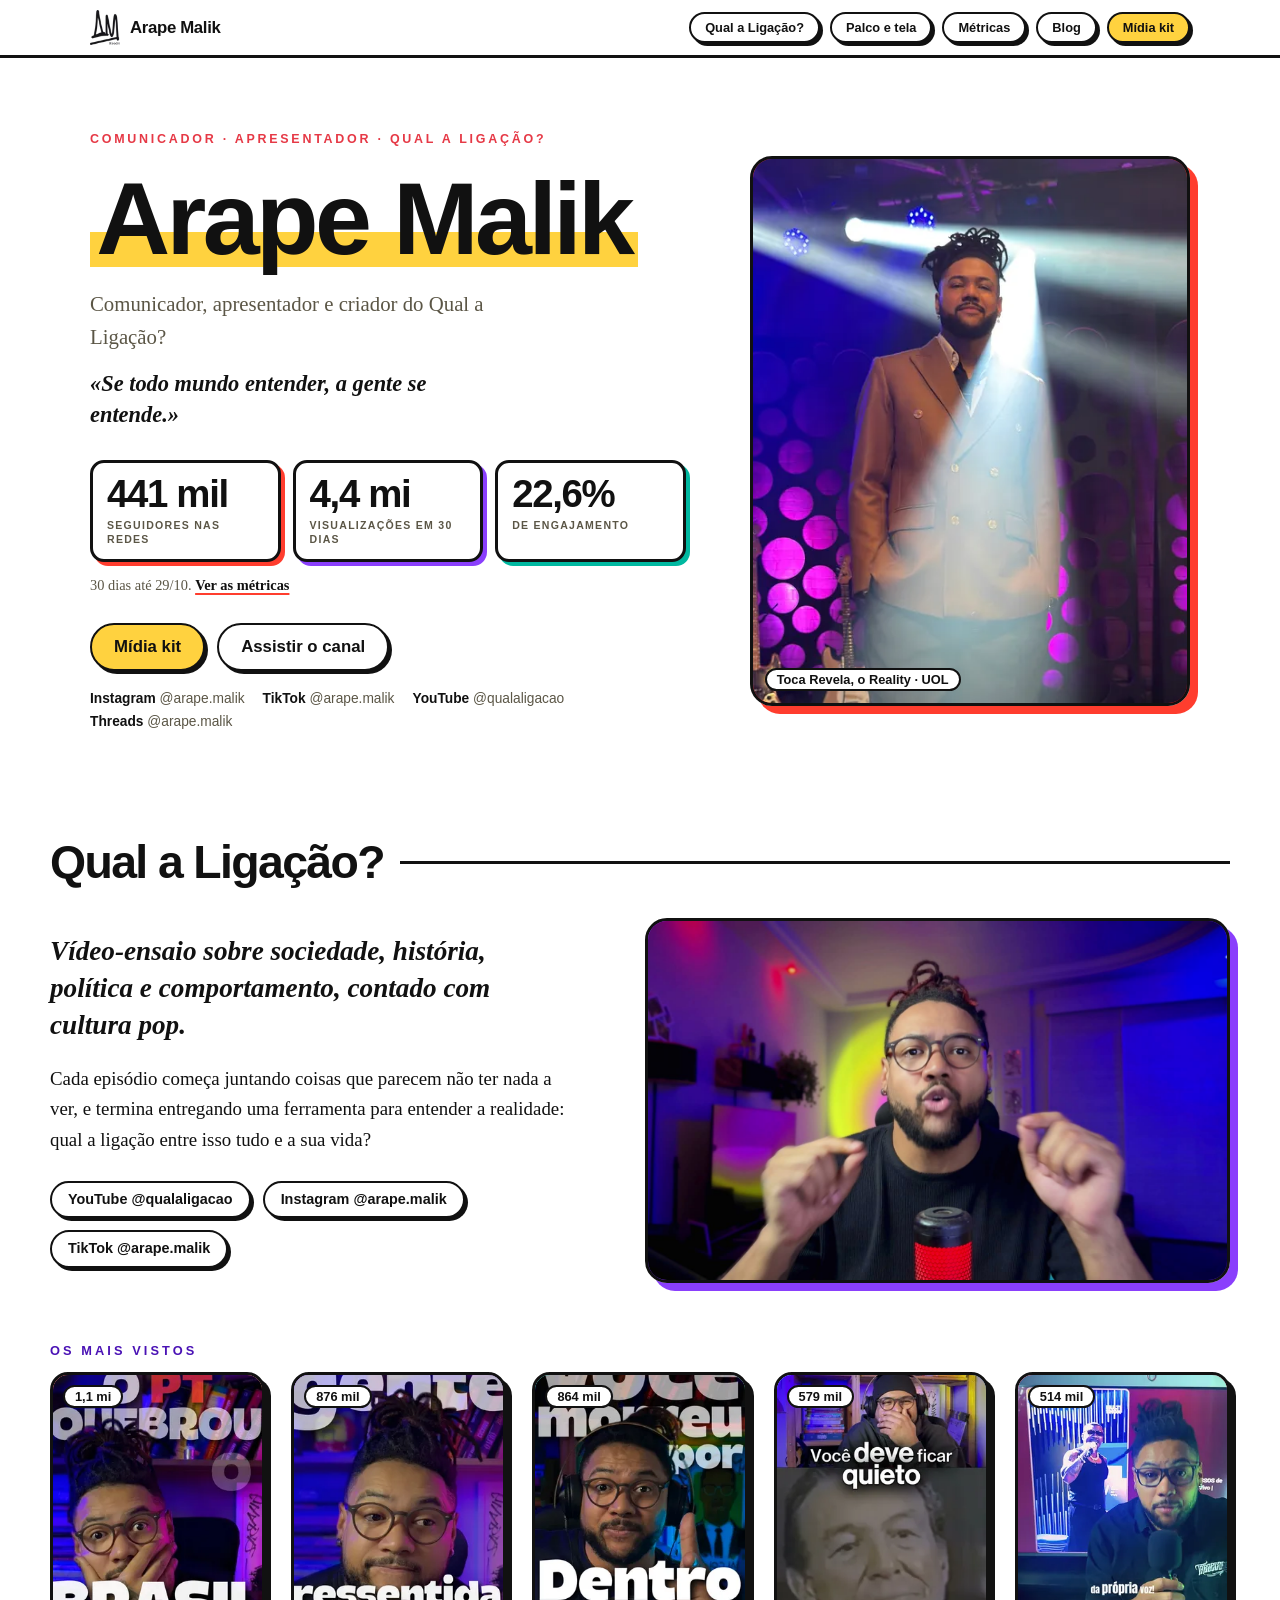
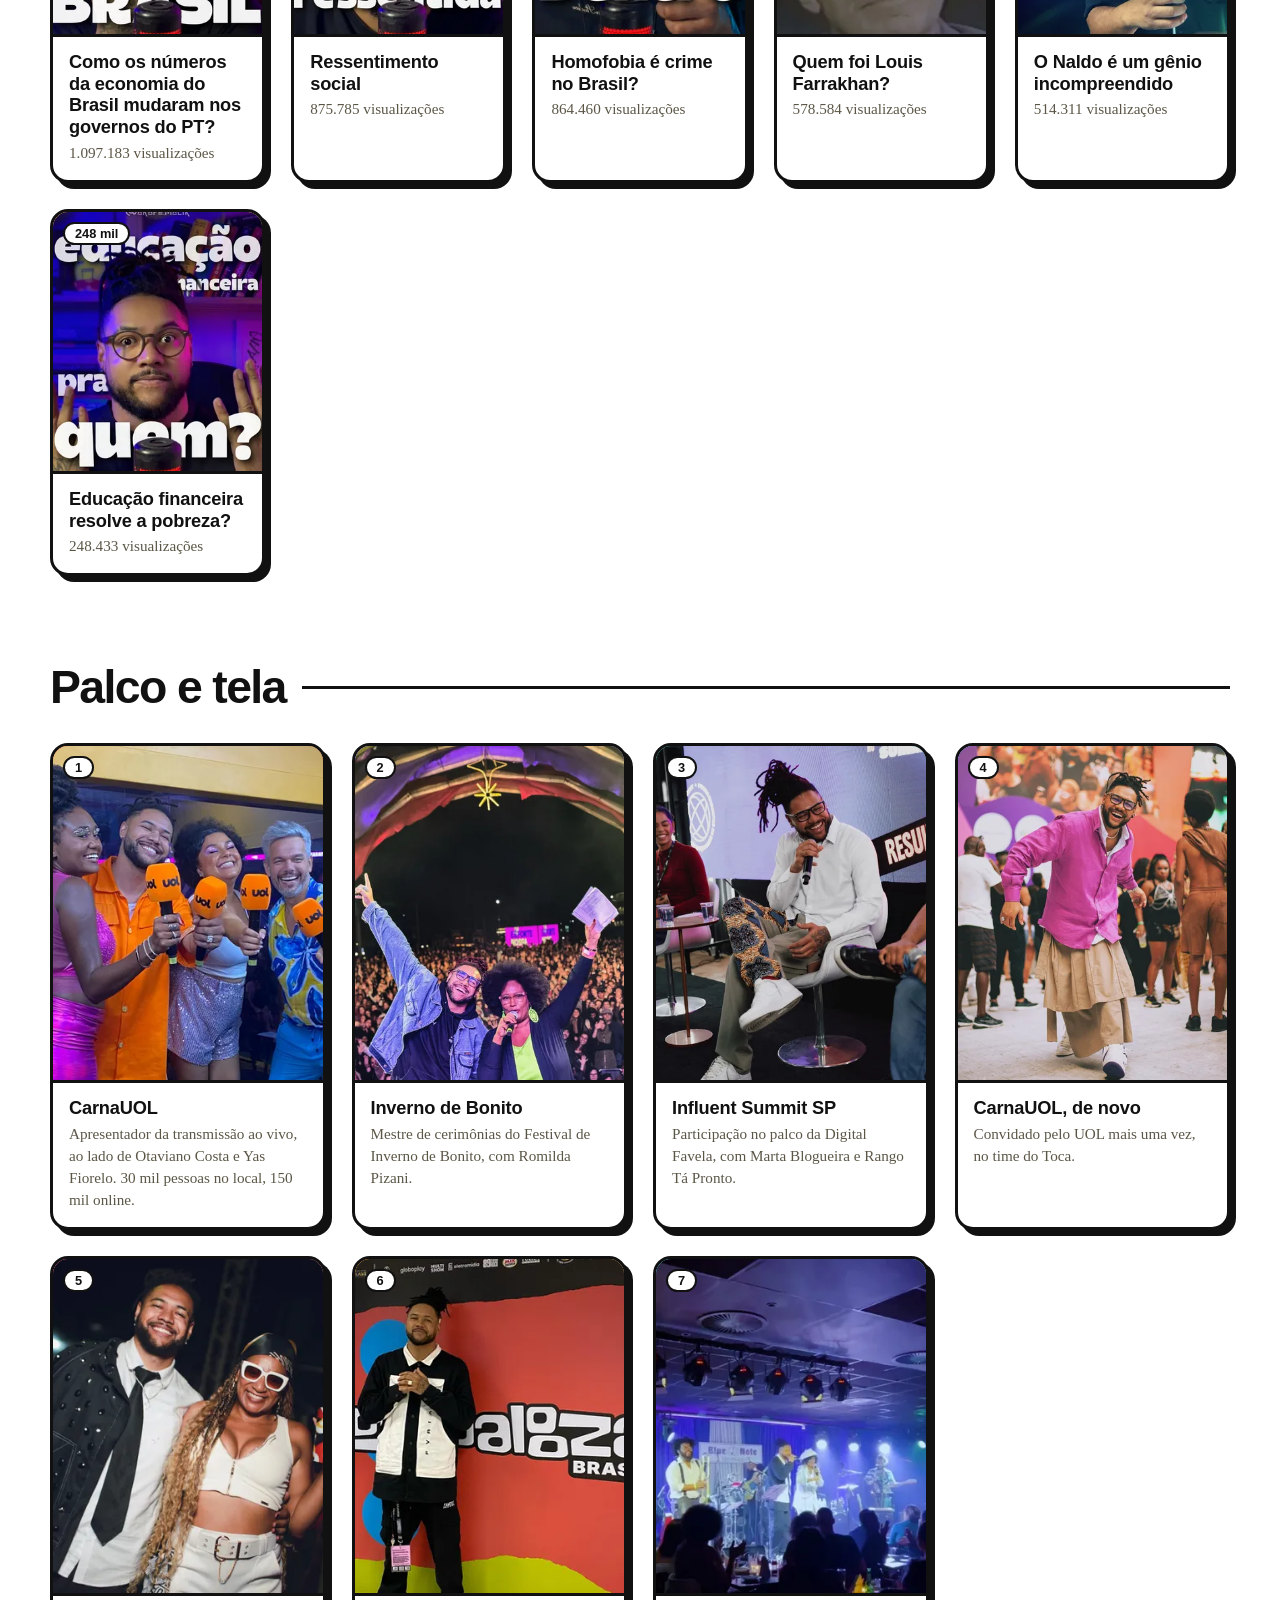
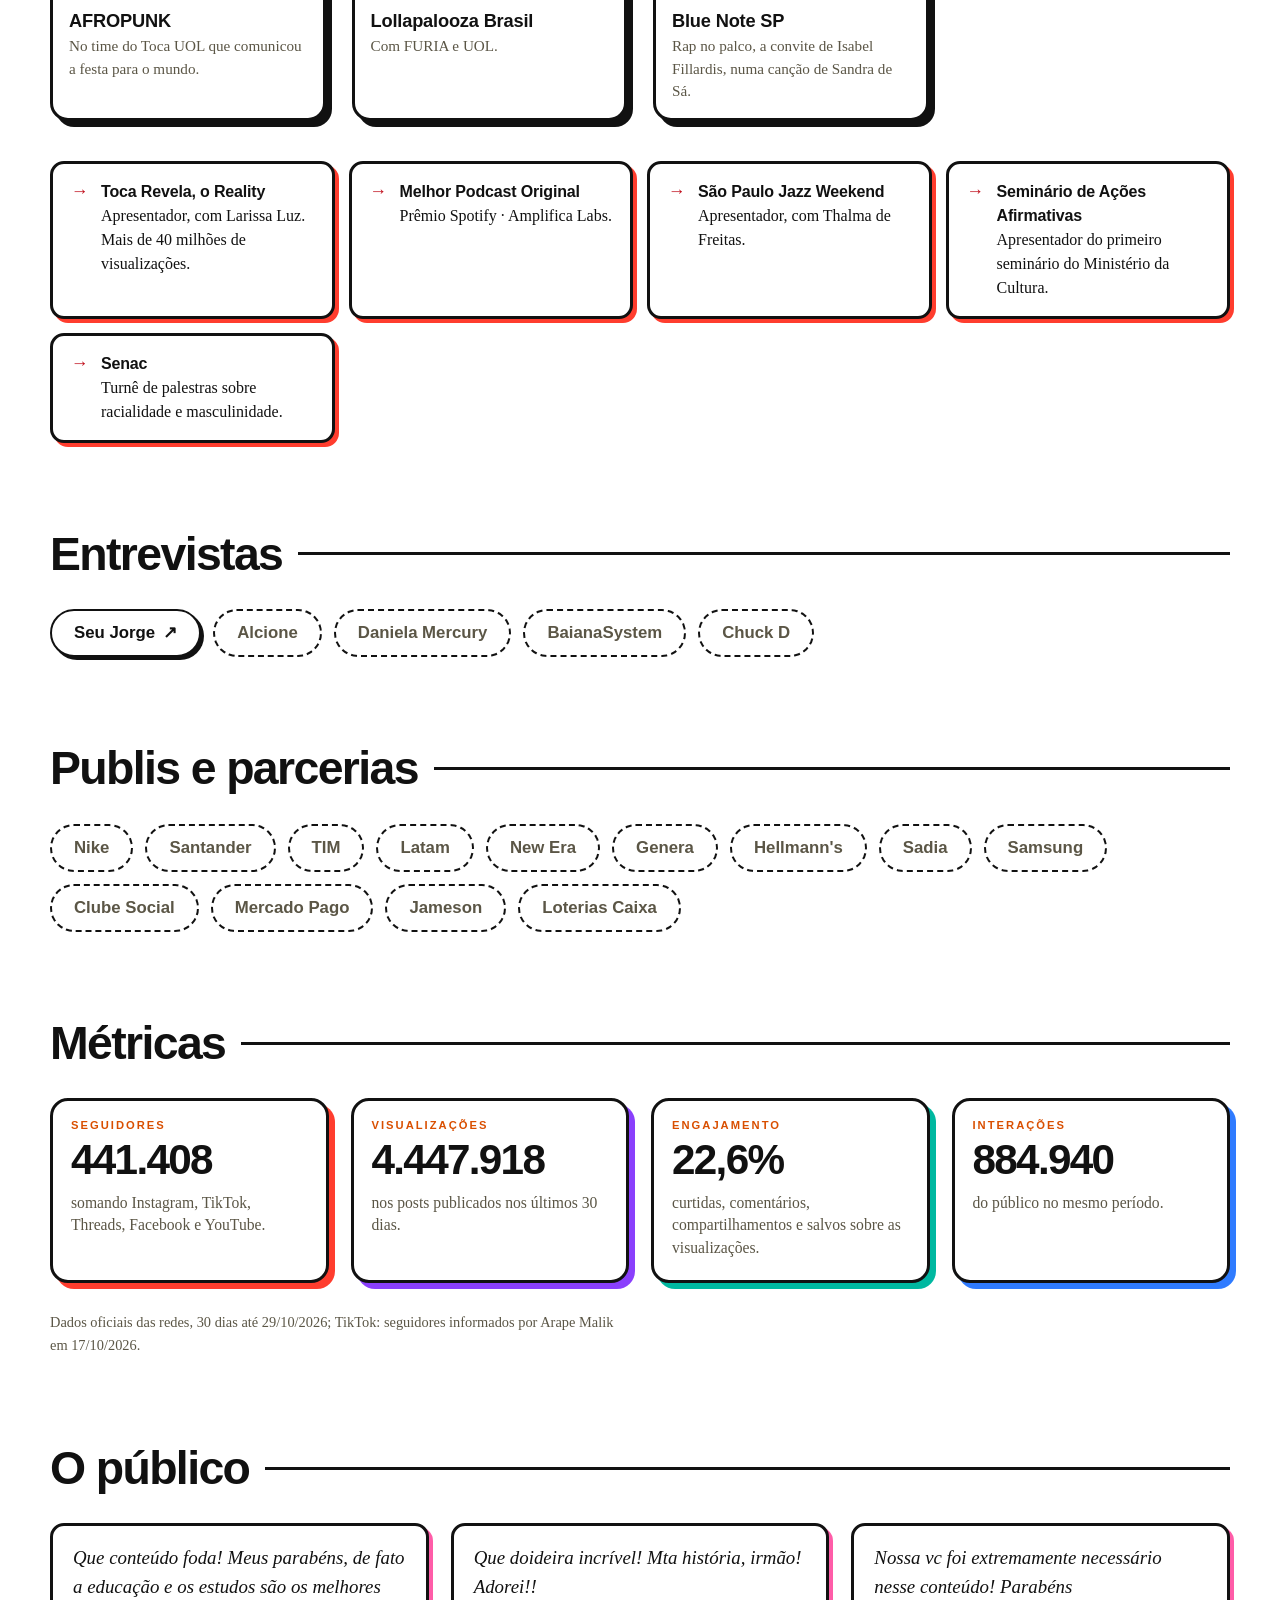
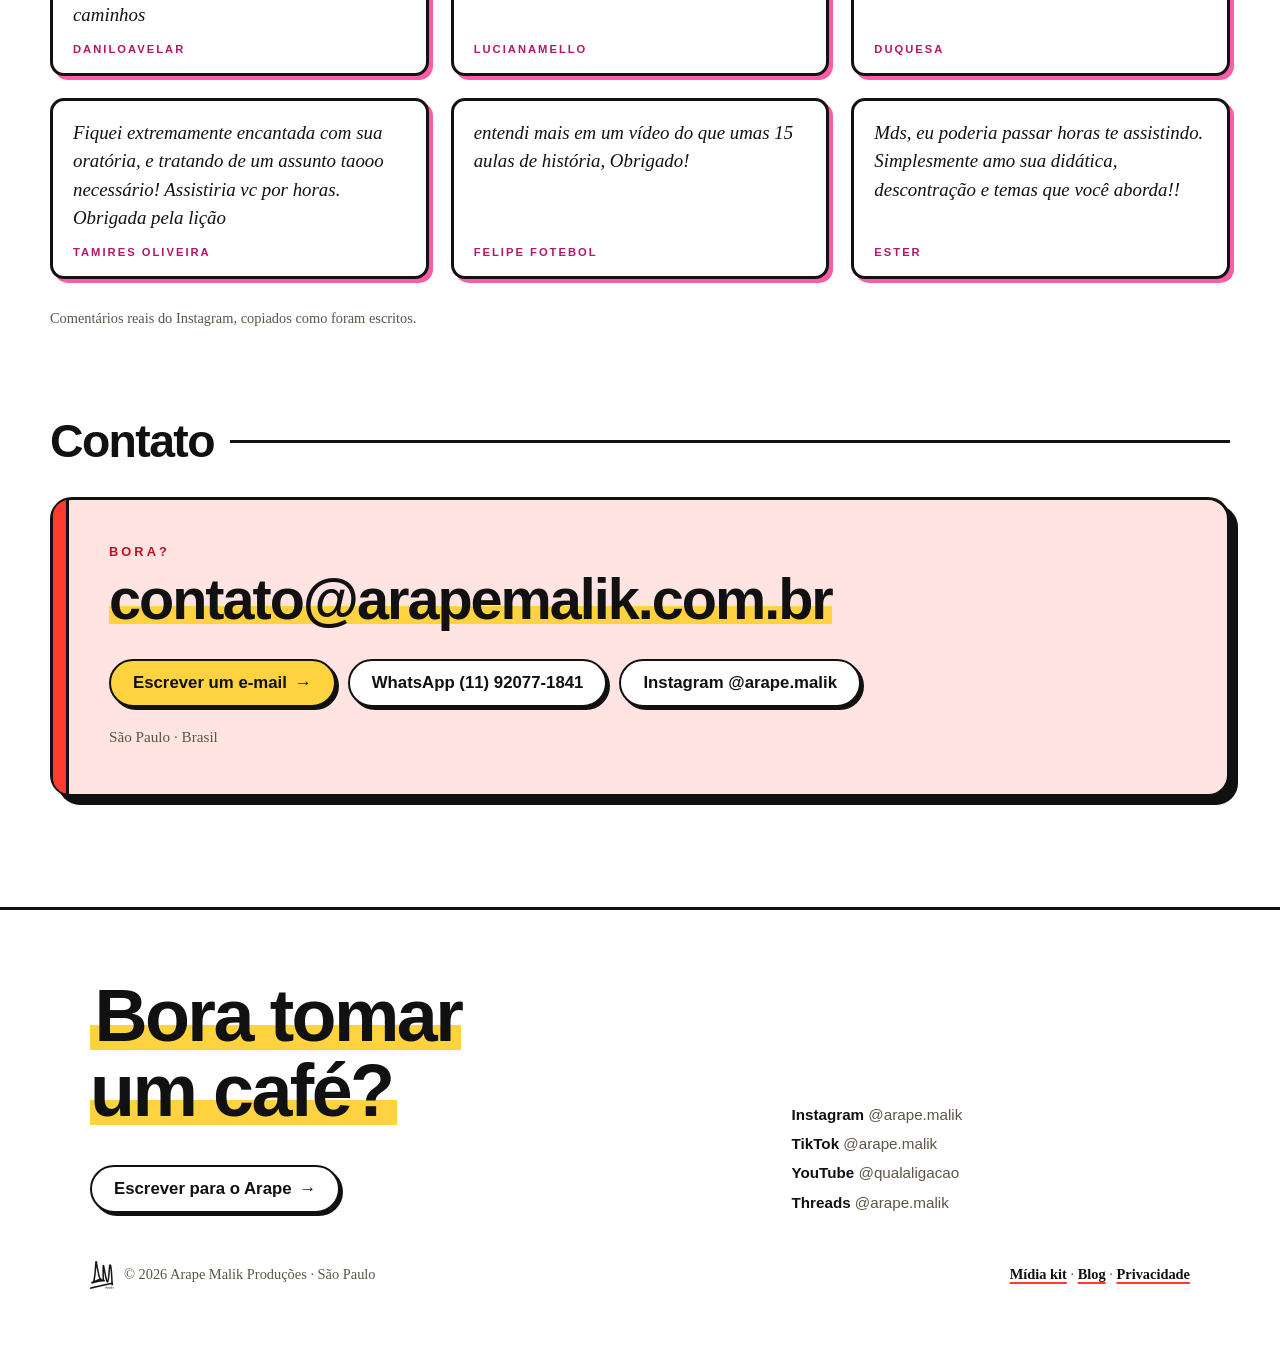
==== commit 63304bc8: "Atualização do site 2026-11-14" ====
--- a/index.html
+++ b/index.html
@@ -1 +1 @@
-<!DOCTYPE html><html lang="pt-BR" data-astro-cid-hkbrpulz><head><meta charset="utf-8"><meta name="viewport" content="width=device-width, initial-scale=1"><title>Arape Malik — comunicador e criador do Qual a Ligação?</title><meta name="description" content="Arape Malik é comunicador, apresentador e criador do Qual a Ligação?. Palco, tela, entrevistas, métricas e contato."><meta name="theme-color" content="#151419"><link rel="icon" href="/favicon.svg" type="image/svg+xml"><link rel="canonical" href="https://arapemalik.com.br/"><meta property="og:title" content="Arape Malik — comunicador e criador do Qual a Ligação?"><meta property="og:description" content="Arape Malik é comunicador, apresentador e criador do Qual a Ligação?. Palco, tela, entrevistas, métricas e contato."><meta property="og:locale" content="pt_BR"><script>document.documentElement.classList.add('js')</script><link rel="stylesheet" href="/_astro/Rodape.Iag96oWp.css"><link rel="stylesheet" href="/_astro/Contato.BT2I48mb.css"></head><body data-astro-cid-hkbrpulz><header class="topo wrap" data-astro-cid-hkbrpulz><a class="marca" href="/" aria-label="Arape Malik Produções, início" data-astro-cid-hkbrpulz><img src="/_astro/am-prod-branco.MYLKmL8z_1Nk4cB.webp" alt loading="eager" data-astro-cid-hkbrpulz="true" decoding="async" width="48" height="56"></a><nav aria-label="Principal" data-astro-cid-hkbrpulz><a class="link" href="/#canal" data-astro-cid-hkbrpulz>Qual a Ligação?</a><a class="link" href="/#palco" data-astro-cid-hkbrpulz>Palco e tela</a><a class="link" href="/#metricas" data-astro-cid-hkbrpulz>Métricas</a><a class="link" href="/blog/" data-astro-cid-hkbrpulz>Blog</a><a class="kit" href="/midia-kit/" data-astro-cid-hkbrpulz>Mídia kit</a></nav></header><main><section class="hero" aria-labelledby="t-hero" data-astro-cid-ge2uvauf><div class="texto wrap" data-astro-cid-ge2uvauf><h1 id="t-hero" class="nome lines" data-astro-cid-ge2uvauf><span class="line" data-astro-cid-ge2uvauf><span data-line style="--i:0" data-astro-cid-ge2uvauf>Arape</span></span><span class="line" data-astro-cid-ge2uvauf><span data-line style="--i:1" class="ambar" data-astro-cid-ge2uvauf>Malik</span></span></h1><p class="lead quem" data-rise style="--i:0" data-astro-cid-ge2uvauf>Comunicador, apresentador e criador do Qual a Ligação?</p><p class="frase" data-rise style="--i:1" data-astro-cid-ge2uvauf>«Se todo mundo entender, a gente se entende.»</p><dl class="numeros" data-rise style="--i:2" data-astro-cid-ge2uvauf><div data-astro-cid-ge2uvauf><dt class="nums" data-astro-cid-ge2uvauf>441 mil</dt><dd data-astro-cid-ge2uvauf>seguidores nas redes</dd></div><div data-astro-cid-ge2uvauf><dt class="nums" data-astro-cid-ge2uvauf>4,4 mi</dt><dd data-astro-cid-ge2uvauf>visualizações em 30 dias</dd></div><div data-astro-cid-ge2uvauf><dt class="nums" data-astro-cid-ge2uvauf>22,6%</dt><dd data-astro-cid-ge2uvauf>de engajamento</dd></div></dl><p class="fonte small" data-rise style="--i:2" data-astro-cid-ge2uvauf>30 dias até 29/10. <a class="link" href="/#metricas" data-astro-cid-ge2uvauf>Ver as métricas</a></p><div class="acoes" data-rise style="--i:3" data-astro-cid-ge2uvauf><a class="button" href="/midia-kit/" data-astro-cid-ge2uvauf>Mídia kit</a><a class="button vazado" href="https://www.youtube.com/@qualaligacao" data-astro-cid-ge2uvauf>Assistir o canal</a></div><ul class="redes small" data-rise style="--i:4" aria-label="Redes" data-astro-cid-ge2uvauf><li data-astro-cid-ge2uvauf><a class="link" href="https://www.instagram.com/arape.malik/" data-astro-cid-ge2uvauf><b data-astro-cid-ge2uvauf>Instagram</b> @arape.malik</a></li><li data-astro-cid-ge2uvauf><a class="link" href="https://www.tiktok.com/@arape.malik" data-astro-cid-ge2uvauf><b data-astro-cid-ge2uvauf>TikTok</b> @arape.malik</a></li><li data-astro-cid-ge2uvauf><a class="link" href="https://www.youtube.com/@qualaligacao" data-astro-cid-ge2uvauf><b data-astro-cid-ge2uvauf>YouTube</b> @qualaligacao</a></li><li data-astro-cid-ge2uvauf><a class="link" href="https://www.threads.com/@arape.malik" data-astro-cid-ge2uvauf><b data-astro-cid-ge2uvauf>Threads</b> @arape.malik</a></li></ul></div><figure class="foto" data-astro-cid-ge2uvauf><img src="/_astro/toca-revela.S7egX8rP_Zub5rn.webp" srcset="/_astro/toca-revela.S7egX8rP_2u8avT.webp 600w, /_astro/toca-revela.S7egX8rP_Z36LUs.webp 900w, /_astro/toca-revela.S7egX8rP_Zub5rn.webp 1440w" alt="Arape Malik de terno, sob o foco de luz no palco do Toca Revela" sizes="(max-width: 56em) 100vw, 46vw" loading="eager" fetchpriority="high" data-astro-cid-ge2uvauf="true" decoding="async" width="1440" height="1440"><figcaption class="small" data-astro-cid-ge2uvauf>Toca Revela, o Reality · UOL</figcaption></figure></section><section class="canal" id="canal" aria-labelledby="t-canal" data-astro-cid-f2x5a2hj><div class="topo-canal wrap" data-astro-cid-f2x5a2hj><h2 id="t-canal" class="head" data-reveal data-astro-cid-f2x5a2hj>Qual a<br data-astro-cid-f2x5a2hj>Ligação?</h2><div class="sobre" data-reveal style="--i:1" data-astro-cid-f2x5a2hj><p class="lead" data-astro-cid-f2x5a2hj>Vídeo-ensaio sobre sociedade, história, política e comportamento, contado com cultura pop.</p><p data-astro-cid-f2x5a2hj>Cada episódio começa juntando coisas que parecem não ter nada a ver, e termina entregando uma ferramenta para entender a realidade: <em data-astro-cid-f2x5a2hj>qual a ligação entre isso tudo e a sua vida?</em></p><p class="links small" data-astro-cid-f2x5a2hj><a class="link" href="https://www.youtube.com/@qualaligacao" data-astro-cid-f2x5a2hj>YouTube @qualaligacao</a><a class="link" href="https://www.instagram.com/arape.malik/" data-astro-cid-f2x5a2hj>Instagram @arape.malik</a><a class="link" href="https://www.tiktok.com/@arape.malik" data-astro-cid-f2x5a2hj>TikTok @arape.malik</a></p></div></div><video class="estudio" autoplay muted loop playsinline preload="metadata" poster="/video/estudio-poster.jpg" aria-label="Arape Malik explicando no estúdio, sob luz violeta, com o microfone vermelho" data-astro-cid-f2x5a2hj><source src="/video/estudio.mp4" type="video/mp4" data-astro-cid-f2x5a2hj><img src="/_astro/estudio.NR4DT4O6_Z1UojzM.webp" srcset="/_astro/estudio.NR4DT4O6_7EgxH.webp 1200w, /_astro/estudio.NR4DT4O6_Z1UojzM.webp 2400w" alt sizes="100vw" data-astro-cid-f2x5a2hj="true" loading="lazy" decoding="async" width="2400" height="1350"></video><div class="wrap" data-astro-cid-f2x5a2hj><h3 class="sub" data-reveal data-astro-cid-f2x5a2hj>Os mais vistos</h3><ul class="fileira" data-astro-cid-f2x5a2hj><li data-reveal style="--i:0" data-astro-cid-f2x5a2hj><a href="https://www.instagram.com/reel/DezVq97s3_2/" data-astro-cid-f2x5a2hj><img src="/_astro/economia-pt.rFF47lvz_Z1U5Fvq.webp" srcset="/_astro/economia-pt.rFF47lvz_Z17IQC9.webp 300w, /_astro/economia-pt.rFF47lvz_Z1Q5DeQ.webp 600w" alt="Capa do vídeo «Como os números da economia do Brasil mudaram nos governos do PT?»" sizes="(max-width: 56em) 45vw, 16vw" data-astro-cid-f2x5a2hj="true" loading="lazy" decoding="async" width="1080" height="1920"><span class="t" data-astro-cid-f2x5a2hj>Como os números da economia do Brasil mudaram nos governos do PT?</span><span class="v small nums" data-astro-cid-f2x5a2hj>1.097.183 visualizações</span></a></li><li data-reveal style="--i:1" data-astro-cid-f2x5a2hj><a href="https://www.instagram.com/reel/Deh2lmXs4-a/" data-astro-cid-f2x5a2hj><img src="/_astro/ressentimento.BmEL6wVa_ZxoolH.webp" srcset="/_astro/ressentimento.BmEL6wVa_2riLzp.webp 300w, /_astro/ressentimento.BmEL6wVa_Zh1HDK.webp 600w" alt="Capa do vídeo «Ressentimento social»" sizes="(max-width: 56em) 45vw, 16vw" data-astro-cid-f2x5a2hj="true" loading="lazy" decoding="async" width="1080" height="1920"><span class="t" data-astro-cid-f2x5a2hj>Ressentimento social</span><span class="v small nums" data-astro-cid-f2x5a2hj>875.785 visualizações</span></a></li><li data-reveal style="--i:2" data-astro-cid-f2x5a2hj><a href="https://www.instagram.com/reel/DendShojqdv/" data-astro-cid-f2x5a2hj><img src="/_astro/homofobia-crime.DOpSaTus_Z48YPO.webp" srcset="/_astro/homofobia-crime.DOpSaTus_Z1UAi6J.webp 300w, /_astro/homofobia-crime.DOpSaTus_XKSL8.webp 600w" alt="Capa do vídeo «Homofobia é crime no Brasil?»" sizes="(max-width: 56em) 45vw, 16vw" data-astro-cid-f2x5a2hj="true" loading="lazy" decoding="async" width="1080" height="1920"><span class="t" data-astro-cid-f2x5a2hj>Homofobia é crime no Brasil?</span><span class="v small nums" data-astro-cid-f2x5a2hj>864.460 visualizações</span></a></li><li data-reveal style="--i:3" data-astro-cid-f2x5a2hj><a href="https://www.instagram.com/reel/DdYfieEM3Wl/" data-astro-cid-f2x5a2hj><img src="/_astro/farrakhan.CgFcDJ08_Z1Ir9rK.webp" srcset="/_astro/farrakhan.CgFcDJ08_Zjc20o.webp 300w, /_astro/farrakhan.CgFcDJ08_MT4cs.webp 600w" alt="Capa do vídeo «Quem foi Louis Farrakhan?»" sizes="(max-width: 56em) 45vw, 16vw" data-astro-cid-f2x5a2hj="true" loading="lazy" decoding="async" width="1080" height="1920"><span class="t" data-astro-cid-f2x5a2hj>Quem foi Louis Farrakhan?</span><span class="v small nums" data-astro-cid-f2x5a2hj>578.584 visualizações</span></a></li><li data-reveal style="--i:4" data-astro-cid-f2x5a2hj><a href="https://www.instagram.com/reel/DMLh8gdviWA/" data-astro-cid-f2x5a2hj><img src="/_astro/naldo.C4gv2TXJ_ZqaYnY.webp" srcset="/_astro/naldo.C4gv2TXJ_Z1sf43F.webp 300w, /_astro/naldo.C4gv2TXJ_Nyh3l.webp 600w" alt="Capa do vídeo «O Naldo é um gênio incompreendido»" sizes="(max-width: 56em) 45vw, 16vw" data-astro-cid-f2x5a2hj="true" loading="lazy" decoding="async" width="1080" height="1920"><span class="t" data-astro-cid-f2x5a2hj>O Naldo é um gênio incompreendido</span><span class="v small nums" data-astro-cid-f2x5a2hj>514.311 visualizações</span></a></li><li data-reveal style="--i:5" data-astro-cid-f2x5a2hj><a href="https://www.instagram.com/reel/Dd7yaiVTThB/" data-astro-cid-f2x5a2hj><img src="/_astro/educacao-financeira.BTeEFMl3_ZO726c.webp" srcset="/_astro/educacao-financeira.BTeEFMl3_1G0VJV.webp 300w, /_astro/educacao-financeira.BTeEFMl3_Z1oDISs.webp 600w" alt="Capa do vídeo «Educação financeira resolve a pobreza?»" sizes="(max-width: 56em) 45vw, 16vw" data-astro-cid-f2x5a2hj="true" loading="lazy" decoding="async" width="1080" height="1920"><span class="t" data-astro-cid-f2x5a2hj>Educação financeira resolve a pobreza?</span><span class="v small nums" data-astro-cid-f2x5a2hj>248.433 visualizações</span></a></li></ul></div></section><section class="palco wrap" id="palco" aria-labelledby="t-palco" data-astro-cid-vdyy5war><h2 id="t-palco" class="head" data-reveal data-astro-cid-vdyy5war>Palco e tela</h2><div class="grade" data-astro-cid-vdyy5war><a class="item destaque" href="https://www.instagram.com/p/C2p3WZsvMPc/" data-reveal data-astro-cid-vdyy5war><img src="/_astro/carnauol-2024.B3znnmtZ_13avEo.webp" srcset="/_astro/carnauol-2024.B3znnmtZ_7OHOB.webp 700w, /_astro/carnauol-2024.B3znnmtZ_2wtKsS.webp 1100w, /_astro/carnauol-2024.B3znnmtZ_13avEo.webp 1440w" alt="Arape Malik de macacão laranja com microfone da UOL, ao lado de outros apresentadores" sizes="(max-width: 56em) 100vw, 58vw" data-astro-cid-vdyy5war="true" loading="lazy" decoding="async" width="1440" height="1440"><span class="nome" data-astro-cid-vdyy5war>CarnaUOL</span><span class="papel" data-astro-cid-vdyy5war>Apresentador da transmissão ao vivo, ao lado de Otaviano Costa e Yas Fiorelo. 30 mil pessoas no local, 150 mil online.</span></a><a class="item" href="https://www.instagram.com/p/DN6TcLEkX5A/" data-reveal style="--i:0" data-astro-cid-vdyy5war><img src="/_astro/bonito.Dc5UpViQ_Z7qoR7.webp" srcset="/_astro/bonito.Dc5UpViQ_Z1jS6HO.webp 400w, /_astro/bonito.Dc5UpViQ_Z1rL2sQ.webp 700w" alt="Arape Malik no palco do Festival de Inverno de Bonito, diante da plateia" sizes="(max-width: 56em) 50vw, 20vw" data-astro-cid-vdyy5war="true" loading="lazy" decoding="async" width="1440" height="1909"><span class="nome" data-astro-cid-vdyy5war>Inverno de Bonito</span><span class="papel small" data-astro-cid-vdyy5war>Mestre de cerimônias do Festival de Inverno de Bonito, com Romilda Pizani.</span></a><a class="item" href="https://www.instagram.com/p/DNZJ0G3vHSt/" data-reveal style="--i:1" data-astro-cid-vdyy5war><img src="/_astro/influent-summit.Bm8xb0Il_gTUwj.webp" srcset="/_astro/influent-summit.Bm8xb0Il_Z28QMPv.webp 400w, /_astro/influent-summit.Bm8xb0Il_Ze9kqY.webp 700w" alt="Arape Malik sentado no palco do Influent Summit, de microfone na mão" sizes="(max-width: 56em) 50vw, 20vw" data-astro-cid-vdyy5war="true" loading="lazy" decoding="async" width="1440" height="1920"><span class="nome" data-astro-cid-vdyy5war>Influent Summit SP</span><span class="papel small" data-astro-cid-vdyy5war>Participação no palco da Digital Favela, com Marta Blogueira e Rango Tá Pronto.</span></a><a class="item" href="https://www.instagram.com/p/DF6K0ESvjEi/" data-reveal style="--i:2" data-astro-cid-vdyy5war><img src="/_astro/carnauol-2025.BBCD0QQ8_2ciSpM.webp" srcset="/_astro/carnauol-2025.BBCD0QQ8_2rcX9f.webp 400w, /_astro/carnauol-2025.BBCD0QQ8_Z2vVg8U.webp 700w" alt="Arape Malik de camisa rosa e saia, dançando no CarnaUOL" sizes="(max-width: 56em) 50vw, 20vw" data-astro-cid-vdyy5war="true" loading="lazy" decoding="async" width="1440" height="1800"><span class="nome" data-astro-cid-vdyy5war>CarnaUOL, de novo</span><span class="papel small" data-astro-cid-vdyy5war>Convidado pelo UOL mais uma vez, no time do Toca.</span></a><a class="item" href="https://www.instagram.com/p/DCRq_zEPuww/" data-reveal style="--i:0" data-astro-cid-vdyy5war><img src="/_astro/afropunk.DX9iCgO4_Z2twBuu.webp" srcset="/_astro/afropunk.DX9iCgO4_Z1zy9B6.webp 400w, /_astro/afropunk.DX9iCgO4_oIGky.webp 700w" alt="Arape Malik de terno e gravata no AFROPUNK, ao lado de uma convidada" sizes="(max-width: 56em) 50vw, 20vw" data-astro-cid-vdyy5war="true" loading="lazy" decoding="async" width="1440" height="1440"><span class="nome" data-astro-cid-vdyy5war>AFROPUNK</span><span class="papel small" data-astro-cid-vdyy5war>No time do Toca UOL que comunicou a festa para o mundo.</span></a><a class="item" href="https://www.instagram.com/p/C47DPIeNWDP/" data-reveal style="--i:1" data-astro-cid-vdyy5war><img src="/_astro/lollapalooza.CLdFTiUt_Z1lyVKn.webp" srcset="/_astro/lollapalooza.CLdFTiUt_Z1YTaCs.webp 400w, /_astro/lollapalooza.CLdFTiUt_2vy1jz.webp 700w" alt="Arape Malik no painel do Lollapalooza Brasil" sizes="(max-width: 56em) 50vw, 20vw" data-astro-cid-vdyy5war="true" loading="lazy" decoding="async" width="1440" height="1440"><span class="nome" data-astro-cid-vdyy5war>Lollapalooza Brasil</span><span class="papel small" data-astro-cid-vdyy5war>Com FURIA e UOL.</span></a><a class="item" href="https://www.instagram.com/p/C5ROSn4rAnS/" data-reveal style="--i:2" data-astro-cid-vdyy5war><img src="/_astro/blue-note.t3opQrYl_2lnRJw.webp" srcset="/_astro/blue-note.t3opQrYl_ZAAWIW.webp 400w, /_astro/blue-note.t3opQrYl_ZAI19a.webp 700w" alt="Banda no palco do Blue Note São Paulo sob luz azul" sizes="(max-width: 56em) 50vw, 20vw" data-astro-cid-vdyy5war="true" loading="lazy" decoding="async" width="720" height="720"><span class="nome" data-astro-cid-vdyy5war>Blue Note SP</span><span class="papel small" data-astro-cid-vdyy5war>Rap no palco, a convite de Isabel Fillardis, numa canção de Sandra de Sá.</span></a></div><dl class="lista" data-astro-cid-vdyy5war><div data-reveal style="--i:0" data-astro-cid-vdyy5war><dt data-astro-cid-vdyy5war>Toca Revela, o Reality</dt><dd data-astro-cid-vdyy5war>Apresentador, com Larissa Luz. Mais de 40 milhões de visualizações.</dd></div><div data-reveal style="--i:1" data-astro-cid-vdyy5war><dt data-astro-cid-vdyy5war>Melhor Podcast Original</dt><dd data-astro-cid-vdyy5war>Prêmio Spotify · Amplifica Labs.</dd></div><div data-reveal style="--i:2" data-astro-cid-vdyy5war><dt data-astro-cid-vdyy5war>São Paulo Jazz Weekend</dt><dd data-astro-cid-vdyy5war>Apresentador, com Thalma de Freitas.</dd></div><div data-reveal style="--i:0" data-astro-cid-vdyy5war><dt data-astro-cid-vdyy5war>Seminário de Ações Afirmativas</dt><dd data-astro-cid-vdyy5war>Apresentador do primeiro seminário do Ministério da Cultura.</dd></div><div data-reveal style="--i:1" data-astro-cid-vdyy5war><dt data-astro-cid-vdyy5war>Senac</dt><dd data-astro-cid-vdyy5war>Turnê de palestras sobre racialidade e masculinidade.</dd></div></dl></section><section class="entrevistas wrap" id="entrevistas" aria-labelledby="t-ent" data-astro-cid-fupj5pb2><h2 id="t-ent" class="head" data-reveal data-astro-cid-fupj5pb2>Entrevistas</h2><ul class="nomes" data-reveal style="--i:1" data-astro-cid-fupj5pb2><li data-astro-cid-fupj5pb2><a href="https://www.instagram.com/reel/DNtL2N42o0Z/" data-astro-cid-fupj5pb2>Seu Jorge<span aria-hidden="true" data-astro-cid-fupj5pb2>↗</span></a></li><li data-astro-cid-fupj5pb2><span data-astro-cid-fupj5pb2>Alcione</span></li><li data-astro-cid-fupj5pb2><span data-astro-cid-fupj5pb2>Daniela Mercury</span></li><li data-astro-cid-fupj5pb2><span data-astro-cid-fupj5pb2>BaianaSystem</span></li><li data-astro-cid-fupj5pb2><span data-astro-cid-fupj5pb2>Chuck D</span></li></ul></section><section class="marcas wrap" id="publis" aria-labelledby="t-marcas" data-astro-cid-wyj3l63z><h2 id="t-marcas" class="head" data-reveal data-astro-cid-wyj3l63z>Publis e parcerias</h2><ul class="lista" data-reveal style="--i:1" data-astro-cid-wyj3l63z><li data-astro-cid-wyj3l63z>Nike</li><li data-astro-cid-wyj3l63z>Santander</li><li data-astro-cid-wyj3l63z>TIM</li><li data-astro-cid-wyj3l63z>Latam</li><li data-astro-cid-wyj3l63z>New Era</li><li data-astro-cid-wyj3l63z>Genera</li><li data-astro-cid-wyj3l63z>Hellmann&#39;s</li><li data-astro-cid-wyj3l63z>Sadia</li><li data-astro-cid-wyj3l63z>Samsung</li><li data-astro-cid-wyj3l63z>Clube Social</li><li data-astro-cid-wyj3l63z>Mercado Pago</li><li data-astro-cid-wyj3l63z>Jameson</li><li data-astro-cid-wyj3l63z>Loterias Caixa</li></ul></section><section class="metricas wrap" id="metricas" aria-labelledby="t-met" data-astro-cid-7rb4eju2><h2 id="t-met" class="head" data-reveal data-astro-cid-7rb4eju2>Métricas</h2><dl class="blocos" data-astro-cid-7rb4eju2><div data-reveal style="--i:0" data-astro-cid-7rb4eju2><dt class="nums" data-astro-cid-7rb4eju2>441.408</dt><dd data-astro-cid-7rb4eju2>seguidores somando Instagram, TikTok, Threads, Facebook e YouTube.</dd></div><div data-reveal style="--i:1" data-astro-cid-7rb4eju2><dt class="nums" data-astro-cid-7rb4eju2>4.447.918</dt><dd data-astro-cid-7rb4eju2>visualizações nos posts publicados nos últimos 30 dias.</dd></div><div data-reveal style="--i:2" data-astro-cid-7rb4eju2><dt class="nums" data-astro-cid-7rb4eju2>22,6%</dt><dd data-astro-cid-7rb4eju2>de engajamento: curtidas, comentários, compartilhamentos e salvos sobre as visualizações.</dd></div><div data-reveal style="--i:3" data-astro-cid-7rb4eju2><dt class="nums" data-astro-cid-7rb4eju2>884.940</dt><dd data-astro-cid-7rb4eju2>interações do público no mesmo período.</dd></div></dl><p class="fonte small" data-reveal data-astro-cid-7rb4eju2>Dados oficiais das redes, 30 dias até 29/10/2026; TikTok: seguidores informados por Arape Malik em 17/10/2026.</p></section><section class="publico wrap" aria-labelledby="t-pub" data-astro-cid-7soevinl><h2 id="t-pub" class="head" data-reveal data-astro-cid-7soevinl>O público</h2><ul class="comentarios" data-astro-cid-7soevinl><li data-reveal style="--i:0" data-astro-cid-7soevinl><blockquote data-astro-cid-7soevinl><p data-astro-cid-7soevinl>Que conteúdo foda! Meus parabéns, de fato a educação e os estudos são os melhores caminhos</p></blockquote><p class="quem small" data-astro-cid-7soevinl>daniloavelar</p></li><li data-reveal style="--i:1" data-astro-cid-7soevinl><blockquote data-astro-cid-7soevinl><p data-astro-cid-7soevinl>Que doideira incrível! Mta história, irmão! Adorei!!</p></blockquote><p class="quem small" data-astro-cid-7soevinl>lucianamello</p></li><li data-reveal style="--i:2" data-astro-cid-7soevinl><blockquote data-astro-cid-7soevinl><p data-astro-cid-7soevinl>Nossa vc foi extremamente necessário nesse conteúdo! Parabéns</p></blockquote><p class="quem small" data-astro-cid-7soevinl>duquesa</p></li><li data-reveal style="--i:0" data-astro-cid-7soevinl><blockquote data-astro-cid-7soevinl><p data-astro-cid-7soevinl>Fiquei extremamente encantada com sua oratória, e tratando de um assunto taooo necessário! Assistiria vc por horas. Obrigada pela lição</p></blockquote><p class="quem small" data-astro-cid-7soevinl>Tamires Oliveira</p></li><li data-reveal style="--i:1" data-astro-cid-7soevinl><blockquote data-astro-cid-7soevinl><p data-astro-cid-7soevinl>entendi mais em um vídeo do que umas 15 aulas de história, Obrigado!</p></blockquote><p class="quem small" data-astro-cid-7soevinl>Felipe fotebol</p></li><li data-reveal style="--i:2" data-astro-cid-7soevinl><blockquote data-astro-cid-7soevinl><p data-astro-cid-7soevinl>Mds, eu poderia passar horas te assistindo. Simplesmente amo sua didática, descontração e temas que você aborda!!</p></blockquote><p class="quem small" data-astro-cid-7soevinl>Ester</p></li></ul><p class="small muted" data-astro-cid-7soevinl>Comentários reais do Instagram, copiados como foram escritos.</p></section><section class="contato" aria-label="Contato" id="contato" data-astro-cid-okcsjmol><a class="linha" href="mailto:contato@arapemalik.com.br?subject=Proposta%20de%20trabalho&amp;body=Ol%C3%A1%2C%20Arape!%0A%0AEmpresa%20ou%20evento%3A%0AFormato%20(palestra%2C%20apresenta%C3%A7%C3%A3o%2C%20conte%C3%BAdo%20para%20marca%E2%80%A6)%3A%0AData%20e%20cidade%3A%0A%0A" data-reveal data-astro-cid-okcsjmol><span data-astro-cid-okcsjmol>contato@arapemalik.com.br</span></a><a class="linha" href="https://www.instagram.com/arape.malik/" data-reveal style="--i:1" data-astro-cid-okcsjmol><span data-astro-cid-okcsjmol>Instagram @arape.malik</span></a><a class="linha" href="https://wa.me/5511920771841" data-reveal style="--i:2" data-astro-cid-okcsjmol><span class="nums" data-astro-cid-okcsjmol>(11) 92077-1841</span></a><p class="linha" data-reveal style="--i:3" data-astro-cid-okcsjmol><span data-astro-cid-okcsjmol>São Paulo · Brasil</span></p><p class="linha convite" data-reveal style="--i:4" data-astro-cid-okcsjmol><span data-astro-cid-okcsjmol>Bora?</span><a class="redondo" href="mailto:contato@arapemalik.com.br?subject=Proposta%20de%20trabalho&amp;body=Ol%C3%A1%2C%20Arape!%0A%0AEmpresa%20ou%20evento%3A%0AFormato%20(palestra%2C%20apresenta%C3%A7%C3%A3o%2C%20conte%C3%BAdo%20para%20marca%E2%80%A6)%3A%0AData%20e%20cidade%3A%0A%0A" aria-label="Escrever um e-mail com a proposta" data-astro-cid-okcsjmol>→</a></p></section></main><footer class="rodape" data-astro-cid-wy2sysiw><div class="topo-rodape wrap" data-astro-cid-wy2sysiw><div class="convite" data-astro-cid-wy2sysiw><p class="frase" data-astro-cid-wy2sysiw>Bora tomar<br data-astro-cid-wy2sysiw>um café?</p><a class="button escuro" href="mailto:contato@arapemalik.com.br" data-astro-cid-wy2sysiw>Escrever para o Arape</a></div><ul class="redes" aria-label="Redes" data-astro-cid-wy2sysiw><li data-astro-cid-wy2sysiw><a class="link" href="https://www.instagram.com/arape.malik/" data-astro-cid-wy2sysiw>Instagram <span data-astro-cid-wy2sysiw>@arape.malik</span></a></li><li data-astro-cid-wy2sysiw><a class="link" href="https://www.tiktok.com/@arape.malik" data-astro-cid-wy2sysiw>TikTok <span data-astro-cid-wy2sysiw>@arape.malik</span></a></li><li data-astro-cid-wy2sysiw><a class="link" href="https://www.youtube.com/@qualaligacao" data-astro-cid-wy2sysiw>YouTube <span data-astro-cid-wy2sysiw>@qualaligacao</span></a></li><li data-astro-cid-wy2sysiw><a class="link" href="https://www.threads.com/@arape.malik" data-astro-cid-wy2sysiw>Threads <span data-astro-cid-wy2sysiw>@arape.malik</span></a></li></ul><img src="/_astro/am-prod-preto.DW36U5XY_67pYg.webp" alt="AM Prod" data-astro-cid-wy2sysiw="true" loading="lazy" decoding="async" width="120" height="139" class="logo"></div><div class="legal wrap small" data-astro-cid-wy2sysiw><span data-astro-cid-wy2sysiw>© 2026 Arape Malik Produções · São Paulo</span><span data-astro-cid-wy2sysiw><a class="link" href="/midia-kit/" data-astro-cid-wy2sysiw>Mídia kit</a> · <a class="link" href="/planejador/privacidade/" data-astro-cid-wy2sysiw>Privacidade</a></span></div><p class="nome" aria-hidden="true" data-astro-cid-wy2sysiw>Arape Malik</p></footer><script type="module">var e=document.querySelectorAll(`[data-reveal]`);if(!(`IntersectionObserver`in window))e.forEach(e=>e.classList.add(`is-in`));else{let t=new IntersectionObserver(e=>{for(let n of e)n.isIntersecting&&(n.target.classList.add(`is-in`),t.unobserve(n.target))},{rootMargin:`0px 0px -10% 0px`,threshold:.08});e.forEach(e=>t.observe(e)),addEventListener(`load`,()=>setTimeout(()=>e.forEach(e=>{let t=e.getBoundingClientRect();t.top<innerHeight&&t.bottom>0&&e.classList.add(`is-in`)}),2500))}</script></body></html>+<!DOCTYPE html><html lang="pt-BR" data-astro-cid-hkbrpulz><head><meta charset="utf-8"><meta name="viewport" content="width=device-width, initial-scale=1"><title>Arape Malik — comunicador e criador do Qual a Ligação?</title><meta name="description" content="Arape Malik é comunicador, apresentador e criador do Qual a Ligação?. Palco, tela, entrevistas, métricas e contato."><meta name="theme-color" content="#ffffff"><link rel="icon" href="/favicon.svg" type="image/svg+xml"><link rel="canonical" href="https://arapemalik.com.br/"><meta property="og:title" content="Arape Malik — comunicador e criador do Qual a Ligação?"><meta property="og:description" content="Arape Malik é comunicador, apresentador e criador do Qual a Ligação?. Palco, tela, entrevistas, métricas e contato."><meta property="og:locale" content="pt_BR"><link rel="stylesheet" href="/_astro/Rodape.DTqaR8bJ.css"><link rel="stylesheet" href="/_astro/Contato.kucZ4lnZ.css"></head><body data-astro-cid-hkbrpulz><header class="bar" data-astro-cid-hkbrpulz><div class="wrap" data-astro-cid-hkbrpulz><a class="marca" href="/" aria-label="Arape Malik Produções, início" data-astro-cid-hkbrpulz><img src="/_astro/am-prod-preto.DW36U5XY_2cjgua.webp" alt loading="eager" data-astro-cid-hkbrpulz="true" decoding="async" width="48" height="56"><span data-astro-cid-hkbrpulz>Arape Malik</span></a><nav aria-label="Principal" data-astro-cid-hkbrpulz><a class="btn link" href="/#canal" data-astro-cid-hkbrpulz>Qual a Ligação?</a><a class="btn link" href="/#palco" data-astro-cid-hkbrpulz>Palco e tela</a><a class="btn link" href="/#metricas" data-astro-cid-hkbrpulz>Métricas</a><a class="btn link" href="/blog/" data-astro-cid-hkbrpulz>Blog</a><a class="btn cheio" href="/midia-kit/" data-astro-cid-hkbrpulz>Mídia kit</a></nav></div></header><main><section class="hero wrap" id="inicio" aria-labelledby="t-hero" data-astro-cid-ge2uvauf><div class="texto" data-astro-cid-ge2uvauf><p class="kicker" data-astro-cid-ge2uvauf>Comunicador · Apresentador · Qual a Ligação?</p><h1 id="t-hero" data-astro-cid-ge2uvauf><span class="marca-texto" data-astro-cid-ge2uvauf>Arape Malik</span></h1><p class="quem" data-astro-cid-ge2uvauf>Comunicador, apresentador e criador do Qual a Ligação?</p><p class="frase" data-astro-cid-ge2uvauf>«Se todo mundo entender, a gente se entende.»</p><dl class="numeros" data-astro-cid-ge2uvauf><div data-astro-cid-ge2uvauf><dt class="nums" data-astro-cid-ge2uvauf>441 mil</dt><dd data-astro-cid-ge2uvauf>seguidores nas redes</dd></div><div data-astro-cid-ge2uvauf><dt class="nums" data-astro-cid-ge2uvauf>4,4 mi</dt><dd data-astro-cid-ge2uvauf>visualizações em 30 dias</dd></div><div data-astro-cid-ge2uvauf><dt class="nums" data-astro-cid-ge2uvauf>22,6%</dt><dd data-astro-cid-ge2uvauf>de engajamento</dd></div></dl><p class="fonte" data-astro-cid-ge2uvauf>30 dias até 29/10. <a href="/#metricas" data-astro-cid-ge2uvauf>Ver as métricas</a></p><div class="acoes" data-astro-cid-ge2uvauf><a class="btn grande cheio" href="/midia-kit/" data-astro-cid-ge2uvauf>Mídia kit</a><a class="btn grande" href="https://www.youtube.com/@qualaligacao" data-astro-cid-ge2uvauf>Assistir o canal</a></div><ul class="redes" aria-label="Redes" data-astro-cid-ge2uvauf><li data-astro-cid-ge2uvauf><a href="https://www.instagram.com/arape.malik/" data-astro-cid-ge2uvauf><b data-astro-cid-ge2uvauf>Instagram</b> @arape.malik</a></li><li data-astro-cid-ge2uvauf><a href="https://www.tiktok.com/@arape.malik" data-astro-cid-ge2uvauf><b data-astro-cid-ge2uvauf>TikTok</b> @arape.malik</a></li><li data-astro-cid-ge2uvauf><a href="https://www.youtube.com/@qualaligacao" data-astro-cid-ge2uvauf><b data-astro-cid-ge2uvauf>YouTube</b> @qualaligacao</a></li><li data-astro-cid-ge2uvauf><a href="https://www.threads.com/@arape.malik" data-astro-cid-ge2uvauf><b data-astro-cid-ge2uvauf>Threads</b> @arape.malik</a></li></ul></div><figure class="pimg foto" data-astro-cid-ge2uvauf><img src="/_astro/toca-revela.S7egX8rP_Zub5rn.webp" srcset="/_astro/toca-revela.S7egX8rP_2u8avT.webp 600w, /_astro/toca-revela.S7egX8rP_Z36LUs.webp 900w, /_astro/toca-revela.S7egX8rP_Zub5rn.webp 1440w" alt="Arape Malik de terno, sob o foco de luz no palco do Toca Revela" sizes="(max-width: 820px) 100vw, 44vw" loading="eager" fetchpriority="high" data-astro-cid-ge2uvauf="true" decoding="async" width="1440" height="1440"><figcaption class="num" data-astro-cid-ge2uvauf>Toca Revela, o Reality · UOL</figcaption></figure></section><section class="area wrap canal" id="canal" aria-labelledby="t-canal" style="--a:#8a3ffc;--d:#4a12b5" data-astro-cid-f2x5a2hj><h2 id="t-canal" data-astro-cid-f2x5a2hj>Qual a Ligação?</h2><div class="cols" data-astro-cid-f2x5a2hj><div class="sobre" data-astro-cid-f2x5a2hj><p class="tag" data-astro-cid-f2x5a2hj>Vídeo-ensaio sobre sociedade, história, política e comportamento, contado com cultura pop.</p><p class="corpo" data-astro-cid-f2x5a2hj>Cada episódio começa juntando coisas que parecem não ter nada a ver, e termina entregando uma ferramenta para entender a realidade: qual a ligação entre isso tudo e a sua vida?</p><div class="pilulas" data-astro-cid-f2x5a2hj><a class="btn" href="https://www.youtube.com/@qualaligacao" data-astro-cid-f2x5a2hj>YouTube @qualaligacao</a><a class="btn" href="https://www.instagram.com/arape.malik/" data-astro-cid-f2x5a2hj>Instagram @arape.malik</a><a class="btn" href="https://www.tiktok.com/@arape.malik" data-astro-cid-f2x5a2hj>TikTok @arape.malik</a></div></div><div class="pimg estudio" data-astro-cid-f2x5a2hj><video autoplay muted loop playsinline preload="metadata" poster="/video/estudio-poster.jpg" aria-label="Arape Malik explicando no estúdio, sob luz violeta, com o microfone vermelho" data-astro-cid-f2x5a2hj><source src="/video/estudio.mp4" type="video/mp4" data-astro-cid-f2x5a2hj><img src="/_astro/estudio.NR4DT4O6_Z1UojzM.webp" srcset="/_astro/estudio.NR4DT4O6_Z7lFzj.webp 800w, /_astro/estudio.NR4DT4O6_Z1Ezmao.webp 1400w" alt sizes="(max-width: 820px) 100vw, 50vw" data-astro-cid-f2x5a2hj="true" loading="lazy" decoding="async" width="2400" height="1350"></video></div></div><h3 class="sec-h" data-astro-cid-f2x5a2hj>Os mais vistos</h3><ul class="grid videos" data-astro-cid-f2x5a2hj><li data-astro-cid-f2x5a2hj><a class="card" href="https://www.instagram.com/reel/DezVq97s3_2/" style="--c:#ff3d2e" data-astro-cid-f2x5a2hj><div class="thumb" data-astro-cid-f2x5a2hj><span class="num nums" data-astro-cid-f2x5a2hj>1,1 mi</span><img src="/_astro/economia-pt.rFF47lvz_Z1U5Fvq.webp" srcset="/_astro/economia-pt.rFF47lvz_Z17IQC9.webp 300w, /_astro/economia-pt.rFF47lvz_Z1Q5DeQ.webp 600w" alt="Capa do vídeo «Como os números da economia do Brasil mudaram nos governos do PT?»" sizes="(max-width: 600px) 100vw, 280px" data-astro-cid-f2x5a2hj="true" loading="lazy" decoding="async" width="1080" height="1920"></div><div class="t" data-astro-cid-f2x5a2hj>Como os números da economia do Brasil mudaram nos governos do PT?</div><div class="s nums" data-astro-cid-f2x5a2hj>1.097.183 visualizações</div></a></li><li data-astro-cid-f2x5a2hj><a class="card" href="https://www.instagram.com/reel/Deh2lmXs4-a/" style="--c:#8a3ffc" data-astro-cid-f2x5a2hj><div class="thumb" data-astro-cid-f2x5a2hj><span class="num nums" data-astro-cid-f2x5a2hj>876 mil</span><img src="/_astro/ressentimento.BmEL6wVa_ZxoolH.webp" srcset="/_astro/ressentimento.BmEL6wVa_2riLzp.webp 300w, /_astro/ressentimento.BmEL6wVa_Zh1HDK.webp 600w" alt="Capa do vídeo «Ressentimento social»" sizes="(max-width: 600px) 100vw, 280px" data-astro-cid-f2x5a2hj="true" loading="lazy" decoding="async" width="1080" height="1920"></div><div class="t" data-astro-cid-f2x5a2hj>Ressentimento social</div><div class="s nums" data-astro-cid-f2x5a2hj>875.785 visualizações</div></a></li><li data-astro-cid-f2x5a2hj><a class="card" href="https://www.instagram.com/reel/DendShojqdv/" style="--c:#00b8a0" data-astro-cid-f2x5a2hj><div class="thumb" data-astro-cid-f2x5a2hj><span class="num nums" data-astro-cid-f2x5a2hj>864 mil</span><img src="/_astro/homofobia-crime.DOpSaTus_Z48YPO.webp" srcset="/_astro/homofobia-crime.DOpSaTus_Z1UAi6J.webp 300w, /_astro/homofobia-crime.DOpSaTus_XKSL8.webp 600w" alt="Capa do vídeo «Homofobia é crime no Brasil?»" sizes="(max-width: 600px) 100vw, 280px" data-astro-cid-f2x5a2hj="true" loading="lazy" decoding="async" width="1080" height="1920"></div><div class="t" data-astro-cid-f2x5a2hj>Homofobia é crime no Brasil?</div><div class="s nums" data-astro-cid-f2x5a2hj>864.460 visualizações</div></a></li><li data-astro-cid-f2x5a2hj><a class="card" href="https://www.instagram.com/reel/DdYfieEM3Wl/" style="--c:#2f7bff" data-astro-cid-f2x5a2hj><div class="thumb" data-astro-cid-f2x5a2hj><span class="num nums" data-astro-cid-f2x5a2hj>579 mil</span><img src="/_astro/farrakhan.CgFcDJ08_Z1Ir9rK.webp" srcset="/_astro/farrakhan.CgFcDJ08_Zjc20o.webp 300w, /_astro/farrakhan.CgFcDJ08_MT4cs.webp 600w" alt="Capa do vídeo «Quem foi Louis Farrakhan?»" sizes="(max-width: 600px) 100vw, 280px" data-astro-cid-f2x5a2hj="true" loading="lazy" decoding="async" width="1080" height="1920"></div><div class="t" data-astro-cid-f2x5a2hj>Quem foi Louis Farrakhan?</div><div class="s nums" data-astro-cid-f2x5a2hj>578.584 visualizações</div></a></li><li data-astro-cid-f2x5a2hj><a class="card" href="https://www.instagram.com/reel/DMLh8gdviWA/" style="--c:#ff2e63" data-astro-cid-f2x5a2hj><div class="thumb" data-astro-cid-f2x5a2hj><span class="num nums" data-astro-cid-f2x5a2hj>514 mil</span><img src="/_astro/naldo.C4gv2TXJ_ZqaYnY.webp" srcset="/_astro/naldo.C4gv2TXJ_Z1sf43F.webp 300w, /_astro/naldo.C4gv2TXJ_Nyh3l.webp 600w" alt="Capa do vídeo «O Naldo é um gênio incompreendido»" sizes="(max-width: 600px) 100vw, 280px" data-astro-cid-f2x5a2hj="true" loading="lazy" decoding="async" width="1080" height="1920"></div><div class="t" data-astro-cid-f2x5a2hj>O Naldo é um gênio incompreendido</div><div class="s nums" data-astro-cid-f2x5a2hj>514.311 visualizações</div></a></li><li data-astro-cid-f2x5a2hj><a class="card" href="https://www.instagram.com/reel/Dd7yaiVTThB/" style="--c:#ff8a00" data-astro-cid-f2x5a2hj><div class="thumb" data-astro-cid-f2x5a2hj><span class="num nums" data-astro-cid-f2x5a2hj>248 mil</span><img src="/_astro/educacao-financeira.BTeEFMl3_ZO726c.webp" srcset="/_astro/educacao-financeira.BTeEFMl3_1G0VJV.webp 300w, /_astro/educacao-financeira.BTeEFMl3_Z1oDISs.webp 600w" alt="Capa do vídeo «Educação financeira resolve a pobreza?»" sizes="(max-width: 600px) 100vw, 280px" data-astro-cid-f2x5a2hj="true" loading="lazy" decoding="async" width="1080" height="1920"></div><div class="t" data-astro-cid-f2x5a2hj>Educação financeira resolve a pobreza?</div><div class="s nums" data-astro-cid-f2x5a2hj>248.433 visualizações</div></a></li></ul></section><section class="area wrap" id="palco" aria-labelledby="t-palco" style="--a:#ff3d2e;--d:#c1121f" data-astro-cid-vdyy5war><h2 id="t-palco" data-astro-cid-vdyy5war>Palco e tela</h2><ul class="grid itens" data-astro-cid-vdyy5war><li data-astro-cid-vdyy5war><a class="card" href="https://www.instagram.com/p/C2p3WZsvMPc/" style="--c:#ff3d2e" data-astro-cid-vdyy5war><div class="thumb" data-astro-cid-vdyy5war><span class="num" data-astro-cid-vdyy5war>1</span><img src="/_astro/carnauol-2024.B3znnmtZ_13avEo.webp" srcset="/_astro/carnauol-2024.B3znnmtZ_tc6uu.webp 400w, /_astro/carnauol-2024.B3znnmtZ_7OHOB.webp 700w" alt="Arape Malik de macacão laranja com microfone da UOL, ao lado de outros apresentadores" sizes="(max-width: 600px) 100vw, 300px" data-astro-cid-vdyy5war="true" loading="lazy" decoding="async" width="1440" height="1440"></div><div class="t" data-astro-cid-vdyy5war>CarnaUOL</div><div class="s" data-astro-cid-vdyy5war>Apresentador da transmissão ao vivo, ao lado de Otaviano Costa e Yas Fiorelo. 30 mil pessoas no local, 150 mil online.</div></a></li><li data-astro-cid-vdyy5war><a class="card" href="https://www.instagram.com/p/DN6TcLEkX5A/" style="--c:#8a3ffc" data-astro-cid-vdyy5war><div class="thumb" data-astro-cid-vdyy5war><span class="num" data-astro-cid-vdyy5war>2</span><img src="/_astro/bonito.Dc5UpViQ_Z7qoR7.webp" srcset="/_astro/bonito.Dc5UpViQ_Z1jS6HO.webp 400w, /_astro/bonito.Dc5UpViQ_Z1rL2sQ.webp 700w" alt="Arape Malik no palco do Festival de Inverno de Bonito, diante da plateia" sizes="(max-width: 600px) 100vw, 300px" data-astro-cid-vdyy5war="true" loading="lazy" decoding="async" width="1440" height="1909"></div><div class="t" data-astro-cid-vdyy5war>Inverno de Bonito</div><div class="s" data-astro-cid-vdyy5war>Mestre de cerimônias do Festival de Inverno de Bonito, com Romilda Pizani.</div></a></li><li data-astro-cid-vdyy5war><a class="card" href="https://www.instagram.com/p/DNZJ0G3vHSt/" style="--c:#00b8a0" data-astro-cid-vdyy5war><div class="thumb" data-astro-cid-vdyy5war><span class="num" data-astro-cid-vdyy5war>3</span><img src="/_astro/influent-summit.Bm8xb0Il_gTUwj.webp" srcset="/_astro/influent-summit.Bm8xb0Il_Z28QMPv.webp 400w, /_astro/influent-summit.Bm8xb0Il_Ze9kqY.webp 700w" alt="Arape Malik sentado no palco do Influent Summit, de microfone na mão" sizes="(max-width: 600px) 100vw, 300px" data-astro-cid-vdyy5war="true" loading="lazy" decoding="async" width="1440" height="1920"></div><div class="t" data-astro-cid-vdyy5war>Influent Summit SP</div><div class="s" data-astro-cid-vdyy5war>Participação no palco da Digital Favela, com Marta Blogueira e Rango Tá Pronto.</div></a></li><li data-astro-cid-vdyy5war><a class="card" href="https://www.instagram.com/p/DF6K0ESvjEi/" style="--c:#2f7bff" data-astro-cid-vdyy5war><div class="thumb" data-astro-cid-vdyy5war><span class="num" data-astro-cid-vdyy5war>4</span><img src="/_astro/carnauol-2025.BBCD0QQ8_2ciSpM.webp" srcset="/_astro/carnauol-2025.BBCD0QQ8_2rcX9f.webp 400w, /_astro/carnauol-2025.BBCD0QQ8_Z2vVg8U.webp 700w" alt="Arape Malik de camisa rosa e saia, dançando no CarnaUOL" sizes="(max-width: 600px) 100vw, 300px" data-astro-cid-vdyy5war="true" loading="lazy" decoding="async" width="1440" height="1800"></div><div class="t" data-astro-cid-vdyy5war>CarnaUOL, de novo</div><div class="s" data-astro-cid-vdyy5war>Convidado pelo UOL mais uma vez, no time do Toca.</div></a></li><li data-astro-cid-vdyy5war><a class="card" href="https://www.instagram.com/p/DCRq_zEPuww/" style="--c:#ff2e63" data-astro-cid-vdyy5war><div class="thumb" data-astro-cid-vdyy5war><span class="num" data-astro-cid-vdyy5war>5</span><img src="/_astro/afropunk.DX9iCgO4_Z2twBuu.webp" srcset="/_astro/afropunk.DX9iCgO4_Z1zy9B6.webp 400w, /_astro/afropunk.DX9iCgO4_oIGky.webp 700w" alt="Arape Malik de terno e gravata no AFROPUNK, ao lado de uma convidada" sizes="(max-width: 600px) 100vw, 300px" data-astro-cid-vdyy5war="true" loading="lazy" decoding="async" width="1440" height="1440"></div><div class="t" data-astro-cid-vdyy5war>AFROPUNK</div><div class="s" data-astro-cid-vdyy5war>No time do Toca UOL que comunicou a festa para o mundo.</div></a></li><li data-astro-cid-vdyy5war><a class="card" href="https://www.instagram.com/p/C47DPIeNWDP/" style="--c:#ff8a00" data-astro-cid-vdyy5war><div class="thumb" data-astro-cid-vdyy5war><span class="num" data-astro-cid-vdyy5war>6</span><img src="/_astro/lollapalooza.CLdFTiUt_Z1lyVKn.webp" srcset="/_astro/lollapalooza.CLdFTiUt_Z1YTaCs.webp 400w, /_astro/lollapalooza.CLdFTiUt_2vy1jz.webp 700w" alt="Arape Malik no painel do Lollapalooza Brasil" sizes="(max-width: 600px) 100vw, 300px" data-astro-cid-vdyy5war="true" loading="lazy" decoding="async" width="1440" height="1440"></div><div class="t" data-astro-cid-vdyy5war>Lollapalooza Brasil</div><div class="s" data-astro-cid-vdyy5war>Com FURIA e UOL.</div></a></li><li data-astro-cid-vdyy5war><a class="card" href="https://www.instagram.com/p/C5ROSn4rAnS/" style="--c:#00b3d9" data-astro-cid-vdyy5war><div class="thumb" data-astro-cid-vdyy5war><span class="num" data-astro-cid-vdyy5war>7</span><img src="/_astro/blue-note.t3opQrYl_2lnRJw.webp" srcset="/_astro/blue-note.t3opQrYl_ZAAWIW.webp 400w, /_astro/blue-note.t3opQrYl_ZAI19a.webp 700w" alt="Banda no palco do Blue Note São Paulo sob luz azul" sizes="(max-width: 600px) 100vw, 300px" data-astro-cid-vdyy5war="true" loading="lazy" decoding="async" width="720" height="720"></div><div class="t" data-astro-cid-vdyy5war>Blue Note SP</div><div class="s" data-astro-cid-vdyy5war>Rap no palco, a convite de Isabel Fillardis, numa canção de Sandra de Sá.</div></a></li></ul><ul class="apoio mais" data-astro-cid-vdyy5war><li data-astro-cid-vdyy5war><b data-astro-cid-vdyy5war>Toca Revela, o Reality</b>Apresentador, com Larissa Luz. Mais de 40 milhões de visualizações.</li><li data-astro-cid-vdyy5war><b data-astro-cid-vdyy5war>Melhor Podcast Original</b>Prêmio Spotify · Amplifica Labs.</li><li data-astro-cid-vdyy5war><b data-astro-cid-vdyy5war>São Paulo Jazz Weekend</b>Apresentador, com Thalma de Freitas.</li><li data-astro-cid-vdyy5war><b data-astro-cid-vdyy5war>Seminário de Ações Afirmativas</b>Apresentador do primeiro seminário do Ministério da Cultura.</li><li data-astro-cid-vdyy5war><b data-astro-cid-vdyy5war>Senac</b>Turnê de palestras sobre racialidade e masculinidade.</li></ul></section><section class="area wrap" id="entrevistas" aria-labelledby="t-ent" style="--a:#2f7bff;--d:#0a3fb8"><h2 id="t-ent">Entrevistas</h2><ul class="pilulas"><li><a class="btn grande" href="https://www.instagram.com/reel/DNtL2N42o0Z/">Seu Jorge <span aria-hidden="true">↗</span></a></li><li><span class="btn grande parado">Alcione</span></li><li><span class="btn grande parado">Daniela Mercury</span></li><li><span class="btn grande parado">BaianaSystem</span></li><li><span class="btn grande parado">Chuck D</span></li></ul></section><section class="area wrap" id="publis" aria-labelledby="t-marcas" style="--a:#00b8a0;--d:#02695f"><h2 id="t-marcas">Publis e parcerias</h2><ul class="pilulas"><li><span class="btn grande parado">Nike</span></li><li><span class="btn grande parado">Santander</span></li><li><span class="btn grande parado">TIM</span></li><li><span class="btn grande parado">Latam</span></li><li><span class="btn grande parado">New Era</span></li><li><span class="btn grande parado">Genera</span></li><li><span class="btn grande parado">Hellmann&#39;s</span></li><li><span class="btn grande parado">Sadia</span></li><li><span class="btn grande parado">Samsung</span></li><li><span class="btn grande parado">Clube Social</span></li><li><span class="btn grande parado">Mercado Pago</span></li><li><span class="btn grande parado">Jameson</span></li><li><span class="btn grande parado">Loterias Caixa</span></li></ul></section><section class="area wrap" id="metricas" aria-labelledby="t-met" style="--a:#ff8a00;--d:#d94f00" data-astro-cid-7rb4eju2><h2 id="t-met" data-astro-cid-7rb4eju2>Métricas</h2><dl class="blocos" data-astro-cid-7rb4eju2><div style="--c:#ff3d2e" data-astro-cid-7rb4eju2><dt data-astro-cid-7rb4eju2><span class="rot" data-astro-cid-7rb4eju2>Seguidores</span><span class="val nums" data-astro-cid-7rb4eju2>441.408</span></dt><dd data-astro-cid-7rb4eju2>somando Instagram, TikTok, Threads, Facebook e YouTube.</dd></div><div style="--c:#8a3ffc" data-astro-cid-7rb4eju2><dt data-astro-cid-7rb4eju2><span class="rot" data-astro-cid-7rb4eju2>Visualizações</span><span class="val nums" data-astro-cid-7rb4eju2>4.447.918</span></dt><dd data-astro-cid-7rb4eju2>nos posts publicados nos últimos 30 dias.</dd></div><div style="--c:#00b8a0" data-astro-cid-7rb4eju2><dt data-astro-cid-7rb4eju2><span class="rot" data-astro-cid-7rb4eju2>Engajamento</span><span class="val nums" data-astro-cid-7rb4eju2>22,6%</span></dt><dd data-astro-cid-7rb4eju2>curtidas, comentários, compartilhamentos e salvos sobre as visualizações.</dd></div><div style="--c:#2f7bff" data-astro-cid-7rb4eju2><dt data-astro-cid-7rb4eju2><span class="rot" data-astro-cid-7rb4eju2>Interações</span><span class="val nums" data-astro-cid-7rb4eju2>884.940</span></dt><dd data-astro-cid-7rb4eju2>do público no mesmo período.</dd></div></dl><p class="fonte" data-astro-cid-7rb4eju2>Dados oficiais das redes, 30 dias até 29/10/2026; TikTok: seguidores informados por Arape Malik em 17/10/2026.</p></section><section class="area wrap" id="publico" aria-labelledby="t-pub" style="--a:#ff5ca8;--d:#b3166b" data-astro-cid-7soevinl><h2 id="t-pub" data-astro-cid-7soevinl>O público</h2><ul class="comentarios" data-astro-cid-7soevinl><li data-astro-cid-7soevinl><blockquote data-astro-cid-7soevinl><p data-astro-cid-7soevinl>Que conteúdo foda! Meus parabéns, de fato a educação e os estudos são os melhores caminhos</p></blockquote><p class="quem" data-astro-cid-7soevinl>daniloavelar</p></li><li data-astro-cid-7soevinl><blockquote data-astro-cid-7soevinl><p data-astro-cid-7soevinl>Que doideira incrível! Mta história, irmão! Adorei!!</p></blockquote><p class="quem" data-astro-cid-7soevinl>lucianamello</p></li><li data-astro-cid-7soevinl><blockquote data-astro-cid-7soevinl><p data-astro-cid-7soevinl>Nossa vc foi extremamente necessário nesse conteúdo! Parabéns</p></blockquote><p class="quem" data-astro-cid-7soevinl>duquesa</p></li><li data-astro-cid-7soevinl><blockquote data-astro-cid-7soevinl><p data-astro-cid-7soevinl>Fiquei extremamente encantada com sua oratória, e tratando de um assunto taooo necessário! Assistiria vc por horas. Obrigada pela lição</p></blockquote><p class="quem" data-astro-cid-7soevinl>Tamires Oliveira</p></li><li data-astro-cid-7soevinl><blockquote data-astro-cid-7soevinl><p data-astro-cid-7soevinl>entendi mais em um vídeo do que umas 15 aulas de história, Obrigado!</p></blockquote><p class="quem" data-astro-cid-7soevinl>Felipe fotebol</p></li><li data-astro-cid-7soevinl><blockquote data-astro-cid-7soevinl><p data-astro-cid-7soevinl>Mds, eu poderia passar horas te assistindo. Simplesmente amo sua didática, descontração e temas que você aborda!!</p></blockquote><p class="quem" data-astro-cid-7soevinl>Ester</p></li></ul><p class="nota" data-astro-cid-7soevinl>Comentários reais do Instagram, copiados como foram escritos.</p></section><section class="area wrap" aria-labelledby="t-contato" id="contato" style="--a:#ff3d2e;--d:#c1121f" data-astro-cid-okcsjmol><h2 id="t-contato" data-astro-cid-okcsjmol>Contato</h2><div class="viab" data-astro-cid-okcsjmol><p class="chamada" data-astro-cid-okcsjmol>Bora?</p><a class="email" href="mailto:contato@arapemalik.com.br?subject=Proposta%20de%20trabalho&amp;body=Ol%C3%A1%2C%20Arape!%0A%0AEmpresa%20ou%20evento%3A%0AFormato%20(palestra%2C%20apresenta%C3%A7%C3%A3o%2C%20conte%C3%BAdo%20para%20marca%E2%80%A6)%3A%0AData%20e%20cidade%3A%0A%0A" data-astro-cid-okcsjmol>contato@arapemalik.com.br</a><div class="linhas" data-astro-cid-okcsjmol><a class="btn grande cheio" href="mailto:contato@arapemalik.com.br?subject=Proposta%20de%20trabalho&amp;body=Ol%C3%A1%2C%20Arape!%0A%0AEmpresa%20ou%20evento%3A%0AFormato%20(palestra%2C%20apresenta%C3%A7%C3%A3o%2C%20conte%C3%BAdo%20para%20marca%E2%80%A6)%3A%0AData%20e%20cidade%3A%0A%0A" data-astro-cid-okcsjmol>Escrever um e-mail <span aria-hidden="true" data-astro-cid-okcsjmol>→</span></a><a class="btn grande nums" href="https://wa.me/5511920771841" data-astro-cid-okcsjmol>WhatsApp (11) 92077-1841</a><a class="btn grande" href="https://www.instagram.com/arape.malik/" data-astro-cid-okcsjmol>Instagram @arape.malik</a></div><p class="onde" data-astro-cid-okcsjmol>São Paulo · Brasil</p></div></section></main><footer class="rodape" id="rodape" data-astro-cid-wy2sysiw><div class="wrap topo" data-astro-cid-wy2sysiw><div class="convite" data-astro-cid-wy2sysiw><p class="frase" data-astro-cid-wy2sysiw><span class="marca-texto" data-astro-cid-wy2sysiw>Bora tomar um café?</span></p><a class="btn grande" href="mailto:contato@arapemalik.com.br" data-astro-cid-wy2sysiw>Escrever para o Arape <span aria-hidden="true" data-astro-cid-wy2sysiw>→</span></a></div><ul class="redes" aria-label="Redes" data-astro-cid-wy2sysiw><li data-astro-cid-wy2sysiw><a href="https://www.instagram.com/arape.malik/" data-astro-cid-wy2sysiw><b data-astro-cid-wy2sysiw>Instagram</b> @arape.malik</a></li><li data-astro-cid-wy2sysiw><a href="https://www.tiktok.com/@arape.malik" data-astro-cid-wy2sysiw><b data-astro-cid-wy2sysiw>TikTok</b> @arape.malik</a></li><li data-astro-cid-wy2sysiw><a href="https://www.youtube.com/@qualaligacao" data-astro-cid-wy2sysiw><b data-astro-cid-wy2sysiw>YouTube</b> @qualaligacao</a></li><li data-astro-cid-wy2sysiw><a href="https://www.threads.com/@arape.malik" data-astro-cid-wy2sysiw><b data-astro-cid-wy2sysiw>Threads</b> @arape.malik</a></li></ul></div><div class="wrap foot" data-astro-cid-wy2sysiw><span class="assina" data-astro-cid-wy2sysiw><img src="/_astro/am-prod-preto.DW36U5XY_2cjgua.webp" alt="AM Prod" data-astro-cid-wy2sysiw="true" loading="lazy" decoding="async" width="48" height="56"> © 2026 Arape Malik Produções · São Paulo</span><span data-astro-cid-wy2sysiw><a href="/midia-kit/" data-astro-cid-wy2sysiw>Mídia kit</a> · <a href="/blog/" data-astro-cid-wy2sysiw>Blog</a> · <a href="/planejador/privacidade/" data-astro-cid-wy2sysiw>Privacidade</a></span></div></footer></body></html>
--- a/_astro/Rodape.DTqaR8bJ.css
+++ b/_astro/Rodape.DTqaR8bJ.css
@@ -0,0 +1 @@
+:root{--bg:#fff;--ink:#111;--mut:#5b5646;--a:#ff3d2e;--d:#c1121f;--y:#ffd23f;--tracejado:#d9d3c0;--sans:"Helvetica Neue", Helvetica, Arial, sans-serif;--serif:Georgia, "Times New Roman", serif;color-scheme:light}*,:before,:after{box-sizing:border-box}html{-webkit-text-size-adjust:100%;text-size-adjust:100%;scroll-behavior:smooth;scroll-padding-top:5rem}body{background:var(--bg);color:var(--ink);font-family:var(--serif);margin:0;line-height:1.6;overflow-x:clip}h1,h2,h3,h4,p,figure,blockquote,ul,ol,dl,dd{margin:0}ul[class],ol[class]{padding:0;list-style:none}img,video,svg{max-width:100%;display:block}img,video{height:auto}button{font:inherit;color:inherit;cursor:pointer}a{color:inherit}h1,h2,h3,.sans{font-family:var(--sans)}::selection{background:var(--y);color:var(--ink)}:focus-visible{outline:3px solid var(--a);outline-offset:3px}.nums{font-variant-numeric:tabular-nums}.sr-only{clip-path:inset(50%);white-space:nowrap;width:1px;height:1px;position:absolute;overflow:hidden}.wrap{max-width:1180px;margin:0 auto;padding:0 clamp(16px,4vw,40px)}.kicker{letter-spacing:.22em;text-transform:uppercase;color:var(--d);font-family:Helvetica,Arial,sans-serif;font-size:.78rem;font-weight:800}.marca-texto{background:linear-gradient(transparent 62%, var(--y) 62%, var(--y) 92%, transparent 92%);padding:0 .06em}.area{padding:clamp(44px,8vw,88px) 0 0}.area>h2,.area .titulo-area{letter-spacing:-.035em;align-items:center;gap:16px;margin:0 0 clamp(20px,3vw,32px);font-size:clamp(1.7rem,4.4vw,2.9rem);font-weight:900;line-height:1;display:flex}.area>h2:after,.area .titulo-area:after{content:"";background:var(--ink);flex:1;height:3px}.sec-h{letter-spacing:.24em;text-transform:uppercase;color:var(--d);margin:0 0 14px;font:900 .8rem Helvetica,Arial,sans-serif}.btn{color:var(--ink);border:2px solid var(--ink);box-shadow:3px 3px 0 var(--ink);background:#fff;border-radius:99px;align-items:center;gap:8px;max-width:100%;padding:8px 16px;font-family:Helvetica,Arial,sans-serif;font-size:.9rem;font-weight:800;line-height:1.2;text-decoration:none;transition:transform .12s,box-shadow .12s,background-color .12s;display:inline-flex}.btn:hover{box-shadow:4px 4px 0 var(--ink);background:var(--y);transform:translate(-1px,-1px)}.btn:active{box-shadow:1px 1px 0 var(--ink);transform:translate(2px,2px)}.btn.cheio{background:var(--y)}.btn.cheio:hover{background:#fff}.btn.grande{padding:12px 22px;font-size:1.05rem}.btn.parado{box-shadow:none;color:var(--mut);cursor:default;border-style:dashed}.btn.parado:hover{box-shadow:none;background:#fff;transform:none}.grid{grid-template-columns:repeat(auto-fill,minmax(min(100%,260px),1fr));gap:clamp(16px,2.4vw,26px);display:grid}.card{color:var(--ink);border:3px solid var(--ink);box-shadow:6px 6px 0 var(--ink);background:#fff;border-radius:18px;text-decoration:none;transition:transform .15s,box-shadow .15s;display:block;position:relative;overflow:hidden}a.card:hover,a.card:focus-visible{box-shadow:9px 9px 0 var(--c,var(--ink));transform:translate(-3px,-3px)}a.card:focus-visible{outline:3px solid var(--c,var(--ink));outline-offset:3px}.thumb{aspect-ratio:4/5;border-bottom:3px solid var(--ink);background:linear-gradient(135deg, var(--c,var(--a)), var(--ink));position:relative;overflow:hidden}.thumb img{object-fit:cover;width:100%;height:100%;position:absolute;inset:0}.num{z-index:2;color:var(--ink);border:2px solid var(--ink);background:#fff;border-radius:99px;padding:2px 10px;font:900 .8rem Helvetica,Arial,sans-serif;position:absolute;top:10px;left:10px}.card .t{font-family:var(--sans);letter-spacing:-.01em;padding:14px 16px 4px;font-size:1.14rem;font-weight:900;line-height:1.2}.card .s{color:var(--mut);padding:0 16px 16px;font-size:.95rem;line-height:1.45}.card .t:last-child{padding-bottom:16px}.pimg{border:3px solid var(--ink);box-shadow:8px 8px 0 var(--a);background:linear-gradient(135deg, var(--a), var(--d));border-radius:22px;position:relative;overflow:hidden}.pimg img,.pimg video{object-fit:cover;width:100%;height:100%;display:block}.ficha{border:3px solid var(--ink);box-shadow:6px 6px 0 var(--a);background:#fff;border-radius:18px;padding:4px 22px}.ficha>div{border-bottom:2px dashed var(--tracejado);padding:14px 0}.ficha>div:last-child{border:0}.ficha b{letter-spacing:.18em;text-transform:uppercase;color:var(--d);margin-bottom:3px;font:900 .7rem Helvetica,Arial,sans-serif;display:block}.ficha span{font-size:1rem;line-height:1.45;display:block}.viab{background:color-mix(in srgb, var(--a) 14%, #fff);border:3px solid var(--ink);box-shadow:8px 8px 0 var(--ink);border-radius:22px;padding:clamp(24px,4vw,44px) clamp(22px,4vw,44px) clamp(24px,4vw,44px) clamp(30px,5vw,56px);position:relative}.viab:before{content:"";background:var(--a);border-right:3px solid var(--ink);border-radius:18px 0 0 18px;width:16px;position:absolute;top:0;bottom:0;left:0}.apoio{grid-template-columns:repeat(auto-fit,minmax(min(100%,260px),1fr));gap:14px;display:grid}.apoio>li{border:3px solid var(--ink);box-shadow:4px 4px 0 var(--a);background:#fff;border-radius:14px;padding:16px 18px 16px 48px;font-size:1rem;line-height:1.5;position:relative}.apoio>li:before{content:"→";color:var(--d);font-family:Helvetica,Arial,sans-serif;font-size:1.1rem;font-weight:900;position:absolute;top:14px;left:18px}.apoio b{font-family:var(--sans);letter-spacing:-.01em;font-weight:900;display:block}.pilulas{flex-wrap:wrap;gap:12px;display:flex}@media (width<=480px){.card{box-shadow:4px 4px 0 var(--ink)}}@media (prefers-reduced-motion:reduce){html{scroll-behavior:auto}.btn,.card{transition:none}}.bar[data-astro-cid-hkbrpulz]{z-index:20;-webkit-backdrop-filter:blur(8px);border-bottom:3px solid var(--ink);background:#fffffff2;position:sticky;top:0}.bar[data-astro-cid-hkbrpulz] .wrap[data-astro-cid-hkbrpulz]{justify-content:space-between;align-items:center;gap:12px;padding-top:10px;padding-bottom:10px;display:flex}.marca[data-astro-cid-hkbrpulz]{font:900 1.05rem var(--sans);letter-spacing:-.02em;white-space:nowrap;align-items:center;gap:10px;text-decoration:none;display:inline-flex}.marca[data-astro-cid-hkbrpulz] img[data-astro-cid-hkbrpulz]{width:30px;height:auto}nav[data-astro-cid-hkbrpulz]{flex-wrap:wrap;justify-content:flex-end;align-items:center;gap:10px;display:flex}nav[data-astro-cid-hkbrpulz] .btn[data-astro-cid-hkbrpulz]{padding:6px 14px;font-size:.8rem}@media (width<=900px){nav[data-astro-cid-hkbrpulz] .link[data-astro-cid-hkbrpulz]{display:none}}.rodape[data-astro-cid-wy2sysiw]{border-top:3px solid var(--ink);margin-top:clamp(56px,9vw,110px)}.topo[data-astro-cid-wy2sysiw]{grid-template-columns:minmax(0,1.6fr) minmax(0,1fr);align-items:end;gap:clamp(24px,5vw,64px);padding-top:clamp(36px,6vw,68px);display:grid}.frase[data-astro-cid-wy2sysiw]{font:900 clamp(2.2rem, 6.4vw, 4.6rem) / 1.02 var(--sans);letter-spacing:-.035em;max-width:12ch;margin-bottom:.5em}.redes[data-astro-cid-wy2sysiw]{color:var(--mut);gap:8px;font:.95rem/1.4 Helvetica,Arial,sans-serif;display:grid}.redes[data-astro-cid-wy2sysiw] a[data-astro-cid-wy2sysiw]{text-decoration:none}.redes[data-astro-cid-wy2sysiw] a[data-astro-cid-wy2sysiw]:hover{background:var(--y);color:var(--ink)}.redes[data-astro-cid-wy2sysiw] b[data-astro-cid-wy2sysiw]{color:var(--ink);font-weight:800}.foot[data-astro-cid-wy2sysiw]{color:var(--mut);flex-wrap:wrap;justify-content:space-between;align-items:center;gap:12px;padding-top:48px;padding-bottom:56px;font-size:.9rem;display:flex}.assina[data-astro-cid-wy2sysiw]{align-items:center;gap:10px;display:inline-flex}.assina[data-astro-cid-wy2sysiw] img[data-astro-cid-wy2sysiw]{width:24px;height:auto}.foot[data-astro-cid-wy2sysiw] a[data-astro-cid-wy2sysiw]{color:var(--ink);text-decoration-color:var(--a);text-underline-offset:.2em;font-weight:700;text-decoration-thickness:2px}@media (width<=820px){.topo[data-astro-cid-wy2sysiw]{grid-template-columns:1fr;align-items:start}}
--- a/_astro/Contato.kucZ4lnZ.css
+++ b/_astro/Contato.kucZ4lnZ.css
@@ -0,0 +1 @@
+.hero[data-astro-cid-ge2uvauf]{grid-template-columns:minmax(0,1.15fr) minmax(0,.85fr);align-items:center;gap:clamp(24px,5vw,64px);padding-top:clamp(28px,6vw,72px);padding-bottom:clamp(8px,2vw,20px);display:grid}.hero[data-astro-cid-ge2uvauf] .kicker[data-astro-cid-ge2uvauf]{color:#e63946}h1[data-astro-cid-ge2uvauf]{letter-spacing:-.035em;margin:.2em 0 .18em;font-size:clamp(2.6rem,9vw,6.4rem);font-weight:900;line-height:.96}.quem[data-astro-cid-ge2uvauf]{color:var(--mut);max-width:40ch;font-size:clamp(1.05rem,2.2vw,1.3rem)}.frase[data-astro-cid-ge2uvauf]{max-width:34ch;margin-top:.7em;font-size:clamp(1.1rem,2.2vw,1.4rem);font-style:italic;font-weight:700;line-height:1.35}.numeros[data-astro-cid-ge2uvauf]{grid-template-columns:repeat(3,minmax(0,1fr));gap:12px;margin-top:clamp(20px,3vw,30px);display:grid}.numeros[data-astro-cid-ge2uvauf] div[data-astro-cid-ge2uvauf]{border:3px solid var(--ink);box-shadow:4px 4px 0 var(--ink);background:#fff;border-radius:14px;padding:12px 14px}.numeros[data-astro-cid-ge2uvauf] div[data-astro-cid-ge2uvauf]:first-child{box-shadow:4px 4px #ff3d2e}.numeros[data-astro-cid-ge2uvauf] div[data-astro-cid-ge2uvauf]:nth-child(2){box-shadow:4px 4px #8a3ffc}.numeros[data-astro-cid-ge2uvauf] div[data-astro-cid-ge2uvauf]:nth-child(3){box-shadow:4px 4px #00b8a0}.numeros[data-astro-cid-ge2uvauf] dt[data-astro-cid-ge2uvauf]{font:900 clamp(1.5rem, 3.4vw, 2.4rem) / 1 var(--sans);letter-spacing:-.035em}.numeros[data-astro-cid-ge2uvauf] dd[data-astro-cid-ge2uvauf]{letter-spacing:.12em;text-transform:uppercase;color:var(--mut);margin-top:6px;font:800 .66rem/1.3 Helvetica,Arial,sans-serif}.fonte[data-astro-cid-ge2uvauf]{color:var(--mut);margin-top:12px;font-size:.9rem}.fonte[data-astro-cid-ge2uvauf] a[data-astro-cid-ge2uvauf]{color:var(--ink);text-decoration-color:var(--a);text-underline-offset:.2em;font-weight:700;text-decoration-thickness:2px}.acoes[data-astro-cid-ge2uvauf]{flex-wrap:wrap;gap:12px;margin-top:clamp(18px,3vw,26px);display:flex}.redes[data-astro-cid-ge2uvauf]{color:var(--mut);flex-wrap:wrap;gap:4px 18px;margin-top:18px;font:.86rem/1.4 Helvetica,Arial,sans-serif;display:flex}.redes[data-astro-cid-ge2uvauf] a[data-astro-cid-ge2uvauf]{text-decoration:none}.redes[data-astro-cid-ge2uvauf] a[data-astro-cid-ge2uvauf]:hover{background:var(--y);color:var(--ink)}.redes[data-astro-cid-ge2uvauf] b[data-astro-cid-ge2uvauf]{color:var(--ink);font-weight:800}.foto[data-astro-cid-ge2uvauf]{aspect-ratio:4/5;margin:0}.foto[data-astro-cid-ge2uvauf] img[data-astro-cid-ge2uvauf]{object-position:50% 30%;position:absolute;inset:0}figcaption[data-astro-cid-ge2uvauf].num{top:auto;bottom:12px;left:12px}@media (width<=820px){.hero[data-astro-cid-ge2uvauf]{grid-template-columns:1fr}.foto[data-astro-cid-ge2uvauf]{aspect-ratio:16/12;order:-1}}@media (width<=480px){.numeros[data-astro-cid-ge2uvauf]{gap:8px}.numeros[data-astro-cid-ge2uvauf] div[data-astro-cid-ge2uvauf]{padding:10px}.numeros[data-astro-cid-ge2uvauf] dd[data-astro-cid-ge2uvauf]{letter-spacing:.08em;font-size:.58rem}}.cols[data-astro-cid-f2x5a2hj]{grid-template-columns:minmax(0,1fr) minmax(0,1.1fr);align-items:center;gap:clamp(24px,5vw,64px);display:grid}.tag[data-astro-cid-f2x5a2hj]{max-width:34ch;font-size:clamp(1.2rem,2.7vw,1.7rem);font-style:italic;font-weight:700;line-height:1.35}.corpo[data-astro-cid-f2x5a2hj]{max-width:62ch;margin:1.1em 0 1.4em;font-size:clamp(1.04rem,1.5vw,1.18rem)}.estudio[data-astro-cid-f2x5a2hj]{aspect-ratio:16/10}.sec-h[data-astro-cid-f2x5a2hj]{margin-top:clamp(34px,5vw,60px)}.videos[data-astro-cid-f2x5a2hj]{grid-template-columns:repeat(auto-fill,minmax(min(100%,200px),1fr));padding:0;list-style:none}.videos[data-astro-cid-f2x5a2hj] li[data-astro-cid-f2x5a2hj]{display:grid}@media (width<=820px){.cols[data-astro-cid-f2x5a2hj]{grid-template-columns:1fr}}@media (width<=480px){.videos[data-astro-cid-f2x5a2hj]{grid-template-columns:repeat(2,minmax(0,1fr));gap:14px}.videos[data-astro-cid-f2x5a2hj] .t[data-astro-cid-f2x5a2hj]{padding:10px 12px 2px;font-size:.98rem}.videos[data-astro-cid-f2x5a2hj] .s[data-astro-cid-f2x5a2hj]{padding:0 12px 12px;font-size:.82rem}}.itens[data-astro-cid-vdyy5war]{padding:0;list-style:none}.itens[data-astro-cid-vdyy5war] li[data-astro-cid-vdyy5war]{display:grid}.mais[data-astro-cid-vdyy5war]{margin-top:clamp(26px,4vw,40px)}.mais[data-astro-cid-vdyy5war] a[data-astro-cid-vdyy5war]{text-decoration-color:var(--a);text-underline-offset:.18em;text-decoration-thickness:2px}.blocos[data-astro-cid-7rb4eju2]{grid-template-columns:repeat(4,minmax(0,1fr));gap:clamp(14px,2vw,22px);display:grid}.blocos[data-astro-cid-7rb4eju2] div[data-astro-cid-7rb4eju2]{border:3px solid var(--ink);box-shadow:6px 6px 0 var(--c);background:#fff;border-radius:18px;align-content:start;gap:10px;min-width:0;padding:18px 18px 20px;display:grid}dt[data-astro-cid-7rb4eju2]{gap:8px;display:grid}.rot[data-astro-cid-7rb4eju2]{letter-spacing:.18em;text-transform:uppercase;color:var(--d);font:900 .7rem Helvetica,Arial,sans-serif}.val[data-astro-cid-7rb4eju2]{font:900 clamp(1.7rem, 3.3vw, 2.7rem) / 1 var(--sans);letter-spacing:-.04em;overflow-wrap:anywhere}dd[data-astro-cid-7rb4eju2]{color:var(--mut);margin:0;font-size:.98rem;line-height:1.45}.tabela[data-astro-cid-7rb4eju2]{border:3px solid var(--ink);box-shadow:6px 6px 0 var(--a);background:#fff;border-radius:18px;margin-top:clamp(24px,4vw,40px);overflow-x:auto}table[data-astro-cid-7rb4eju2]{border-collapse:collapse;width:100%;font-family:Helvetica,Arial,sans-serif;font-size:.95rem}th[data-astro-cid-7rb4eju2],td[data-astro-cid-7rb4eju2]{text-align:right;border-bottom:2px dashed var(--tracejado);white-space:nowrap;padding:13px 18px;font-weight:400}tbody[data-astro-cid-7rb4eju2] tr[data-astro-cid-7rb4eju2]:last-child th[data-astro-cid-7rb4eju2],tbody[data-astro-cid-7rb4eju2] tr[data-astro-cid-7rb4eju2]:last-child td[data-astro-cid-7rb4eju2]{border-bottom:0}th[data-astro-cid-7rb4eju2]:first-child{text-align:left;font-weight:900}thead[data-astro-cid-7rb4eju2] th[data-astro-cid-7rb4eju2]{letter-spacing:.14em;text-transform:uppercase;color:var(--d);border-bottom:3px solid var(--ink);font:900 .7rem Helvetica,Arial,sans-serif}.fonte[data-astro-cid-7rb4eju2]{color:var(--mut);max-width:80ch;margin-top:clamp(18px,3vw,28px);font-size:.9rem}@media (width<=900px){.blocos[data-astro-cid-7rb4eju2]{grid-template-columns:repeat(2,minmax(0,1fr))}}@media (width<=480px){.blocos[data-astro-cid-7rb4eju2] div[data-astro-cid-7rb4eju2]{box-shadow:4px 4px 0 var(--c);padding:14px}th[data-astro-cid-7rb4eju2],td[data-astro-cid-7rb4eju2]{padding:10px 12px;font-size:.85rem}}.comentarios[data-astro-cid-7soevinl]{grid-template-columns:repeat(auto-fit,minmax(min(100%,300px),1fr));gap:clamp(14px,2vw,22px);display:grid}li[data-astro-cid-7soevinl]{border:3px solid var(--ink);box-shadow:4px 4px 0 var(--a);background:#fff;border-radius:14px;align-content:space-between;gap:14px;padding:18px 20px;display:grid}blockquote[data-astro-cid-7soevinl]{margin:0}blockquote[data-astro-cid-7soevinl] p[data-astro-cid-7soevinl]{font-size:clamp(1.04rem,1.5vw,1.18rem);font-style:italic;line-height:1.5}.quem[data-astro-cid-7soevinl]{letter-spacing:.18em;text-transform:uppercase;color:var(--d);font:900 .7rem Helvetica,Arial,sans-serif}.nota[data-astro-cid-7soevinl]{color:var(--mut);margin-top:clamp(18px,3vw,28px);font-size:.9rem}.chamada[data-astro-cid-okcsjmol]{letter-spacing:.24em;text-transform:uppercase;color:var(--d);margin-bottom:10px;font:900 .8rem Helvetica,Arial,sans-serif}.email[data-astro-cid-okcsjmol]{font:900 clamp(1.5rem, 5.2vw, 3.6rem) / 1.05 var(--sans);letter-spacing:-.035em;overflow-wrap:anywhere;background:linear-gradient(transparent 62%, var(--y) 62%, var(--y) 92%, transparent 92%);text-decoration:none;display:inline-block}.email[data-astro-cid-okcsjmol]:hover{background:var(--y)}.linhas[data-astro-cid-okcsjmol]{flex-wrap:wrap;gap:12px;margin-top:clamp(20px,3vw,30px);display:flex}.onde[data-astro-cid-okcsjmol]{color:var(--mut);margin-top:18px;font-size:.95rem}
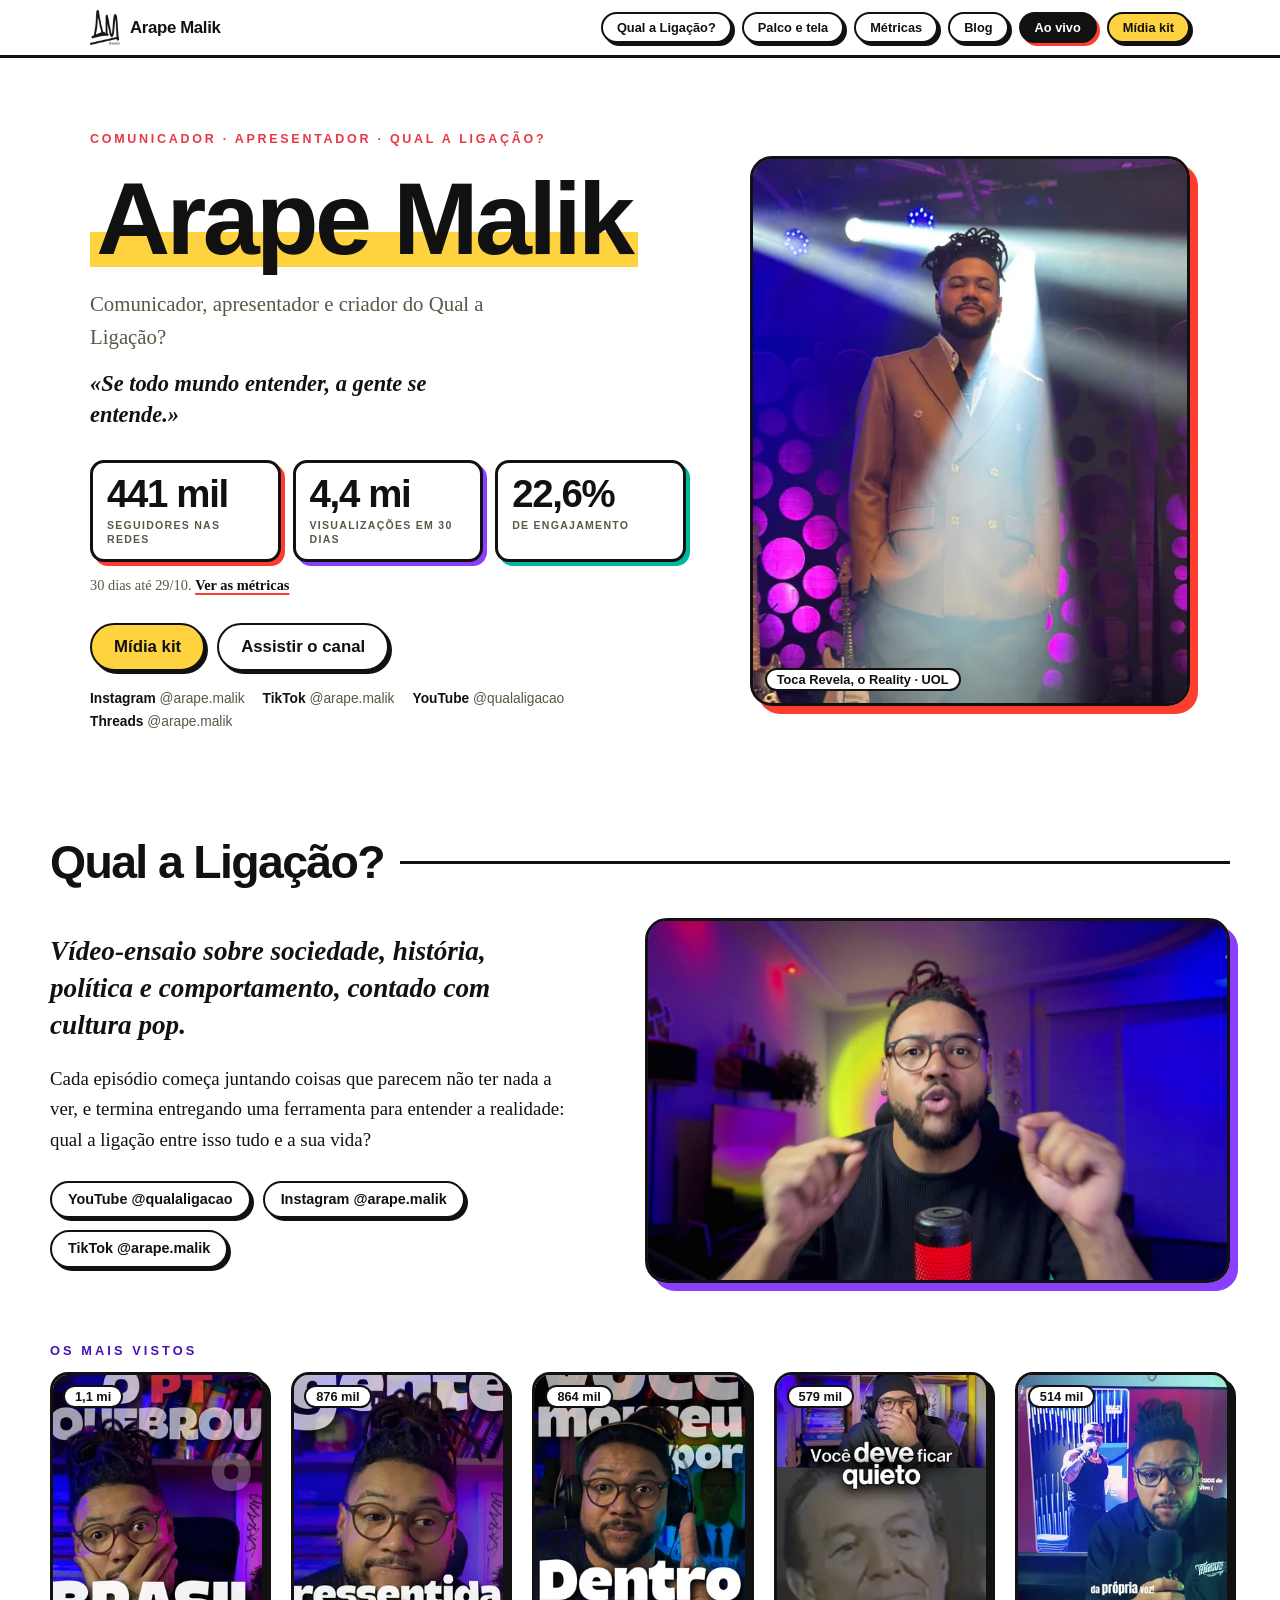
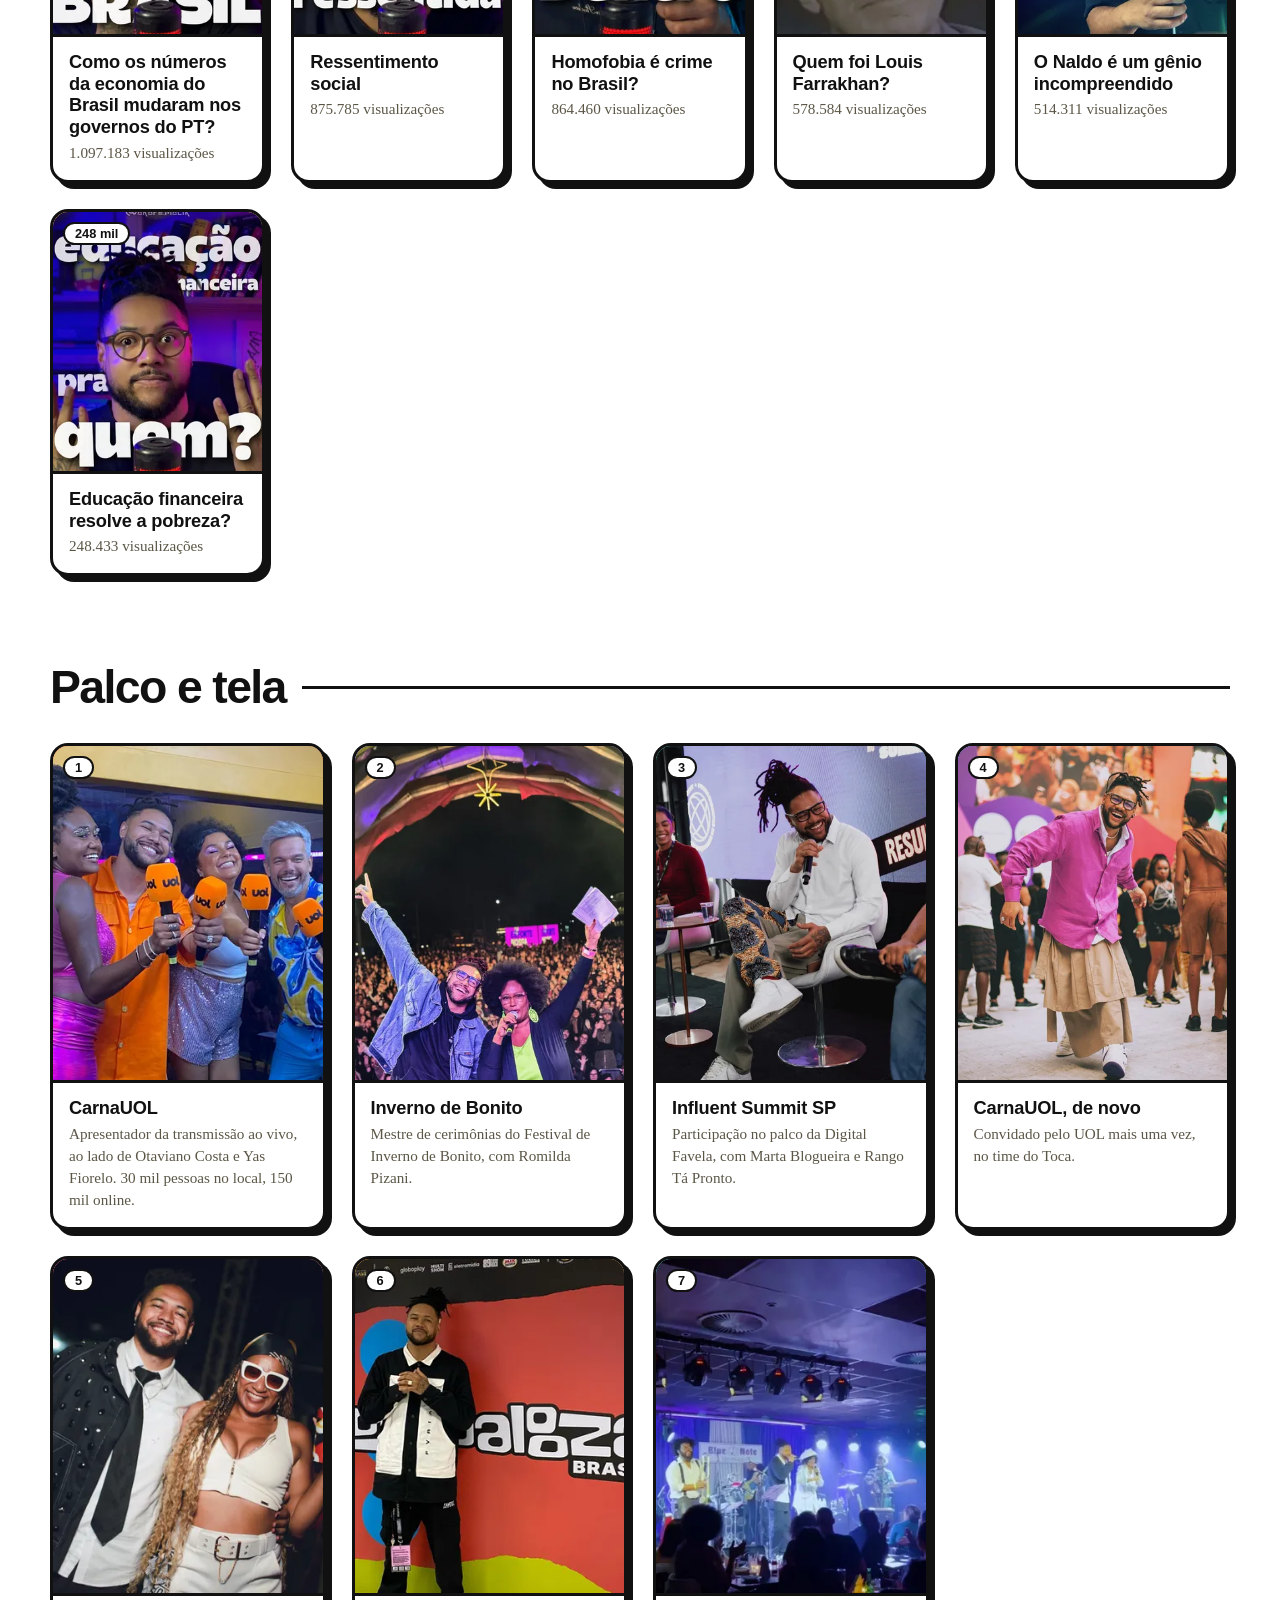
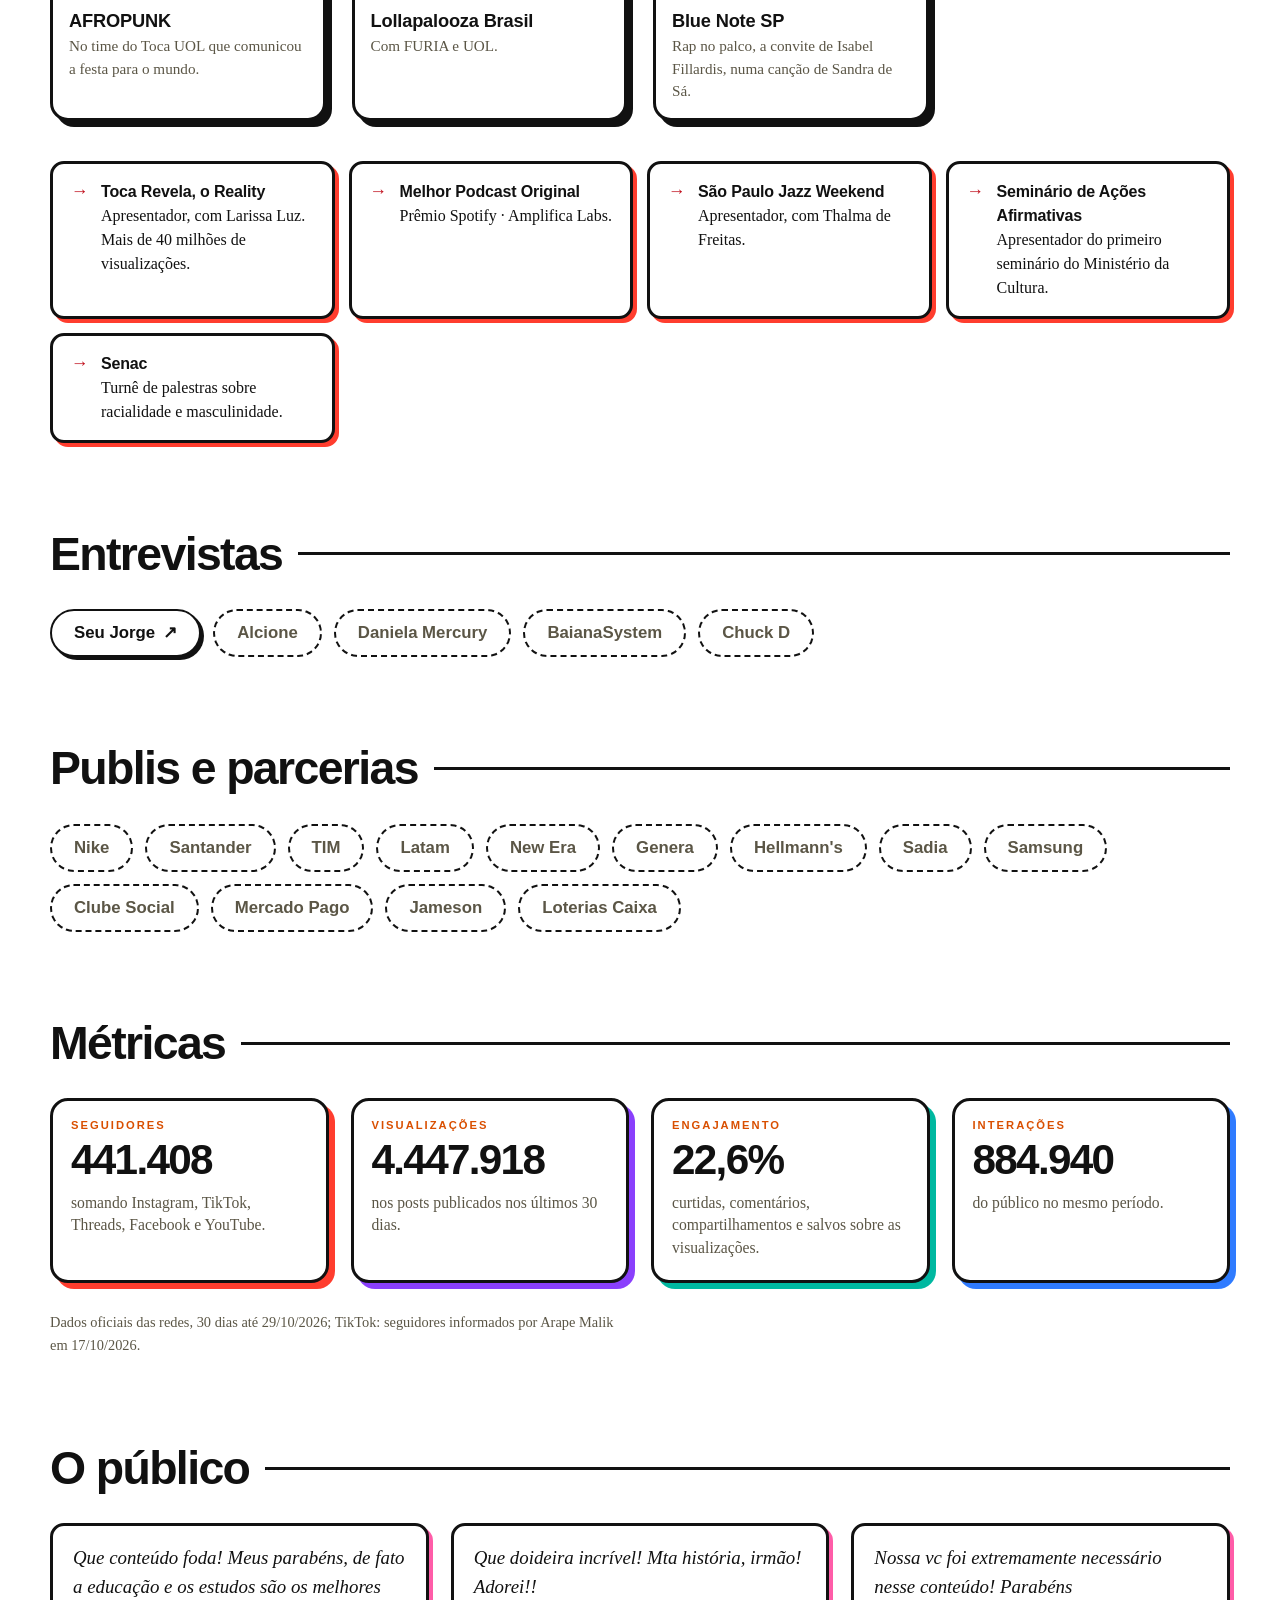
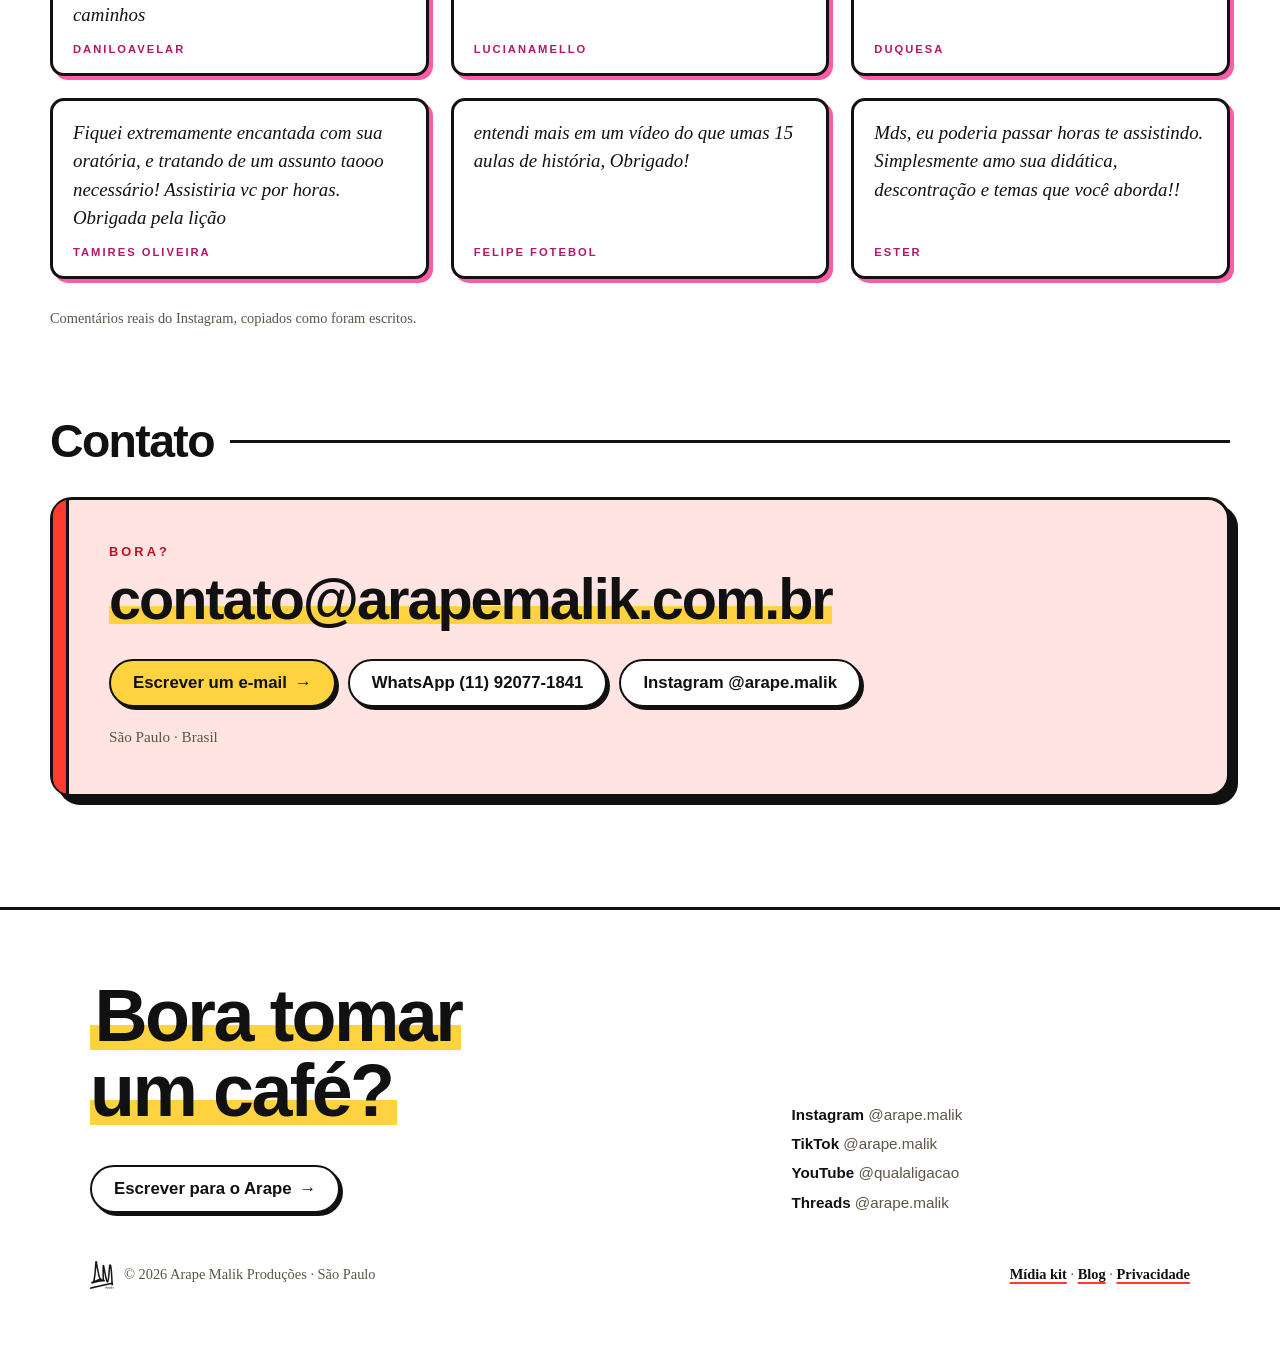
==== commit 0b7b9a49: "Atualização do site 2026-11-14" ====
--- a/index.html
+++ b/index.html
@@ -1 +1 @@
-<!DOCTYPE html><html lang="pt-BR" data-astro-cid-hkbrpulz><head><meta charset="utf-8"><meta name="viewport" content="width=device-width, initial-scale=1"><title>Arape Malik — comunicador e criador do Qual a Ligação?</title><meta name="description" content="Arape Malik é comunicador, apresentador e criador do Qual a Ligação?. Palco, tela, entrevistas, métricas e contato."><meta name="theme-color" content="#ffffff"><link rel="icon" href="/favicon.svg" type="image/svg+xml"><link rel="canonical" href="https://arapemalik.com.br/"><meta property="og:title" content="Arape Malik — comunicador e criador do Qual a Ligação?"><meta property="og:description" content="Arape Malik é comunicador, apresentador e criador do Qual a Ligação?. Palco, tela, entrevistas, métricas e contato."><meta property="og:locale" content="pt_BR"><link rel="stylesheet" href="/_astro/Rodape.DTqaR8bJ.css"><link rel="stylesheet" href="/_astro/Contato.kucZ4lnZ.css"></head><body data-astro-cid-hkbrpulz><header class="bar" data-astro-cid-hkbrpulz><div class="wrap" data-astro-cid-hkbrpulz><a class="marca" href="/" aria-label="Arape Malik Produções, início" data-astro-cid-hkbrpulz><img src="/_astro/am-prod-preto.DW36U5XY_2cjgua.webp" alt loading="eager" data-astro-cid-hkbrpulz="true" decoding="async" width="48" height="56"><span data-astro-cid-hkbrpulz>Arape Malik</span></a><nav aria-label="Principal" data-astro-cid-hkbrpulz><a class="btn link" href="/#canal" data-astro-cid-hkbrpulz>Qual a Ligação?</a><a class="btn link" href="/#palco" data-astro-cid-hkbrpulz>Palco e tela</a><a class="btn link" href="/#metricas" data-astro-cid-hkbrpulz>Métricas</a><a class="btn link" href="/blog/" data-astro-cid-hkbrpulz>Blog</a><a class="btn cheio" href="/midia-kit/" data-astro-cid-hkbrpulz>Mídia kit</a></nav></div></header><main><section class="hero wrap" id="inicio" aria-labelledby="t-hero" data-astro-cid-ge2uvauf><div class="texto" data-astro-cid-ge2uvauf><p class="kicker" data-astro-cid-ge2uvauf>Comunicador · Apresentador · Qual a Ligação?</p><h1 id="t-hero" data-astro-cid-ge2uvauf><span class="marca-texto" data-astro-cid-ge2uvauf>Arape Malik</span></h1><p class="quem" data-astro-cid-ge2uvauf>Comunicador, apresentador e criador do Qual a Ligação?</p><p class="frase" data-astro-cid-ge2uvauf>«Se todo mundo entender, a gente se entende.»</p><dl class="numeros" data-astro-cid-ge2uvauf><div data-astro-cid-ge2uvauf><dt class="nums" data-astro-cid-ge2uvauf>441 mil</dt><dd data-astro-cid-ge2uvauf>seguidores nas redes</dd></div><div data-astro-cid-ge2uvauf><dt class="nums" data-astro-cid-ge2uvauf>4,4 mi</dt><dd data-astro-cid-ge2uvauf>visualizações em 30 dias</dd></div><div data-astro-cid-ge2uvauf><dt class="nums" data-astro-cid-ge2uvauf>22,6%</dt><dd data-astro-cid-ge2uvauf>de engajamento</dd></div></dl><p class="fonte" data-astro-cid-ge2uvauf>30 dias até 29/10. <a href="/#metricas" data-astro-cid-ge2uvauf>Ver as métricas</a></p><div class="acoes" data-astro-cid-ge2uvauf><a class="btn grande cheio" href="/midia-kit/" data-astro-cid-ge2uvauf>Mídia kit</a><a class="btn grande" href="https://www.youtube.com/@qualaligacao" data-astro-cid-ge2uvauf>Assistir o canal</a></div><ul class="redes" aria-label="Redes" data-astro-cid-ge2uvauf><li data-astro-cid-ge2uvauf><a href="https://www.instagram.com/arape.malik/" data-astro-cid-ge2uvauf><b data-astro-cid-ge2uvauf>Instagram</b> @arape.malik</a></li><li data-astro-cid-ge2uvauf><a href="https://www.tiktok.com/@arape.malik" data-astro-cid-ge2uvauf><b data-astro-cid-ge2uvauf>TikTok</b> @arape.malik</a></li><li data-astro-cid-ge2uvauf><a href="https://www.youtube.com/@qualaligacao" data-astro-cid-ge2uvauf><b data-astro-cid-ge2uvauf>YouTube</b> @qualaligacao</a></li><li data-astro-cid-ge2uvauf><a href="https://www.threads.com/@arape.malik" data-astro-cid-ge2uvauf><b data-astro-cid-ge2uvauf>Threads</b> @arape.malik</a></li></ul></div><figure class="pimg foto" data-astro-cid-ge2uvauf><img src="/_astro/toca-revela.S7egX8rP_Zub5rn.webp" srcset="/_astro/toca-revela.S7egX8rP_2u8avT.webp 600w, /_astro/toca-revela.S7egX8rP_Z36LUs.webp 900w, /_astro/toca-revela.S7egX8rP_Zub5rn.webp 1440w" alt="Arape Malik de terno, sob o foco de luz no palco do Toca Revela" sizes="(max-width: 820px) 100vw, 44vw" loading="eager" fetchpriority="high" data-astro-cid-ge2uvauf="true" decoding="async" width="1440" height="1440"><figcaption class="num" data-astro-cid-ge2uvauf>Toca Revela, o Reality · UOL</figcaption></figure></section><section class="area wrap canal" id="canal" aria-labelledby="t-canal" style="--a:#8a3ffc;--d:#4a12b5" data-astro-cid-f2x5a2hj><h2 id="t-canal" data-astro-cid-f2x5a2hj>Qual a Ligação?</h2><div class="cols" data-astro-cid-f2x5a2hj><div class="sobre" data-astro-cid-f2x5a2hj><p class="tag" data-astro-cid-f2x5a2hj>Vídeo-ensaio sobre sociedade, história, política e comportamento, contado com cultura pop.</p><p class="corpo" data-astro-cid-f2x5a2hj>Cada episódio começa juntando coisas que parecem não ter nada a ver, e termina entregando uma ferramenta para entender a realidade: qual a ligação entre isso tudo e a sua vida?</p><div class="pilulas" data-astro-cid-f2x5a2hj><a class="btn" href="https://www.youtube.com/@qualaligacao" data-astro-cid-f2x5a2hj>YouTube @qualaligacao</a><a class="btn" href="https://www.instagram.com/arape.malik/" data-astro-cid-f2x5a2hj>Instagram @arape.malik</a><a class="btn" href="https://www.tiktok.com/@arape.malik" data-astro-cid-f2x5a2hj>TikTok @arape.malik</a></div></div><div class="pimg estudio" data-astro-cid-f2x5a2hj><video autoplay muted loop playsinline preload="metadata" poster="/video/estudio-poster.jpg" aria-label="Arape Malik explicando no estúdio, sob luz violeta, com o microfone vermelho" data-astro-cid-f2x5a2hj><source src="/video/estudio.mp4" type="video/mp4" data-astro-cid-f2x5a2hj><img src="/_astro/estudio.NR4DT4O6_Z1UojzM.webp" srcset="/_astro/estudio.NR4DT4O6_Z7lFzj.webp 800w, /_astro/estudio.NR4DT4O6_Z1Ezmao.webp 1400w" alt sizes="(max-width: 820px) 100vw, 50vw" data-astro-cid-f2x5a2hj="true" loading="lazy" decoding="async" width="2400" height="1350"></video></div></div><h3 class="sec-h" data-astro-cid-f2x5a2hj>Os mais vistos</h3><ul class="grid videos" data-astro-cid-f2x5a2hj><li data-astro-cid-f2x5a2hj><a class="card" href="https://www.instagram.com/reel/DezVq97s3_2/" style="--c:#ff3d2e" data-astro-cid-f2x5a2hj><div class="thumb" data-astro-cid-f2x5a2hj><span class="num nums" data-astro-cid-f2x5a2hj>1,1 mi</span><img src="/_astro/economia-pt.rFF47lvz_Z1U5Fvq.webp" srcset="/_astro/economia-pt.rFF47lvz_Z17IQC9.webp 300w, /_astro/economia-pt.rFF47lvz_Z1Q5DeQ.webp 600w" alt="Capa do vídeo «Como os números da economia do Brasil mudaram nos governos do PT?»" sizes="(max-width: 600px) 100vw, 280px" data-astro-cid-f2x5a2hj="true" loading="lazy" decoding="async" width="1080" height="1920"></div><div class="t" data-astro-cid-f2x5a2hj>Como os números da economia do Brasil mudaram nos governos do PT?</div><div class="s nums" data-astro-cid-f2x5a2hj>1.097.183 visualizações</div></a></li><li data-astro-cid-f2x5a2hj><a class="card" href="https://www.instagram.com/reel/Deh2lmXs4-a/" style="--c:#8a3ffc" data-astro-cid-f2x5a2hj><div class="thumb" data-astro-cid-f2x5a2hj><span class="num nums" data-astro-cid-f2x5a2hj>876 mil</span><img src="/_astro/ressentimento.BmEL6wVa_ZxoolH.webp" srcset="/_astro/ressentimento.BmEL6wVa_2riLzp.webp 300w, /_astro/ressentimento.BmEL6wVa_Zh1HDK.webp 600w" alt="Capa do vídeo «Ressentimento social»" sizes="(max-width: 600px) 100vw, 280px" data-astro-cid-f2x5a2hj="true" loading="lazy" decoding="async" width="1080" height="1920"></div><div class="t" data-astro-cid-f2x5a2hj>Ressentimento social</div><div class="s nums" data-astro-cid-f2x5a2hj>875.785 visualizações</div></a></li><li data-astro-cid-f2x5a2hj><a class="card" href="https://www.instagram.com/reel/DendShojqdv/" style="--c:#00b8a0" data-astro-cid-f2x5a2hj><div class="thumb" data-astro-cid-f2x5a2hj><span class="num nums" data-astro-cid-f2x5a2hj>864 mil</span><img src="/_astro/homofobia-crime.DOpSaTus_Z48YPO.webp" srcset="/_astro/homofobia-crime.DOpSaTus_Z1UAi6J.webp 300w, /_astro/homofobia-crime.DOpSaTus_XKSL8.webp 600w" alt="Capa do vídeo «Homofobia é crime no Brasil?»" sizes="(max-width: 600px) 100vw, 280px" data-astro-cid-f2x5a2hj="true" loading="lazy" decoding="async" width="1080" height="1920"></div><div class="t" data-astro-cid-f2x5a2hj>Homofobia é crime no Brasil?</div><div class="s nums" data-astro-cid-f2x5a2hj>864.460 visualizações</div></a></li><li data-astro-cid-f2x5a2hj><a class="card" href="https://www.instagram.com/reel/DdYfieEM3Wl/" style="--c:#2f7bff" data-astro-cid-f2x5a2hj><div class="thumb" data-astro-cid-f2x5a2hj><span class="num nums" data-astro-cid-f2x5a2hj>579 mil</span><img src="/_astro/farrakhan.CgFcDJ08_Z1Ir9rK.webp" srcset="/_astro/farrakhan.CgFcDJ08_Zjc20o.webp 300w, /_astro/farrakhan.CgFcDJ08_MT4cs.webp 600w" alt="Capa do vídeo «Quem foi Louis Farrakhan?»" sizes="(max-width: 600px) 100vw, 280px" data-astro-cid-f2x5a2hj="true" loading="lazy" decoding="async" width="1080" height="1920"></div><div class="t" data-astro-cid-f2x5a2hj>Quem foi Louis Farrakhan?</div><div class="s nums" data-astro-cid-f2x5a2hj>578.584 visualizações</div></a></li><li data-astro-cid-f2x5a2hj><a class="card" href="https://www.instagram.com/reel/DMLh8gdviWA/" style="--c:#ff2e63" data-astro-cid-f2x5a2hj><div class="thumb" data-astro-cid-f2x5a2hj><span class="num nums" data-astro-cid-f2x5a2hj>514 mil</span><img src="/_astro/naldo.C4gv2TXJ_ZqaYnY.webp" srcset="/_astro/naldo.C4gv2TXJ_Z1sf43F.webp 300w, /_astro/naldo.C4gv2TXJ_Nyh3l.webp 600w" alt="Capa do vídeo «O Naldo é um gênio incompreendido»" sizes="(max-width: 600px) 100vw, 280px" data-astro-cid-f2x5a2hj="true" loading="lazy" decoding="async" width="1080" height="1920"></div><div class="t" data-astro-cid-f2x5a2hj>O Naldo é um gênio incompreendido</div><div class="s nums" data-astro-cid-f2x5a2hj>514.311 visualizações</div></a></li><li data-astro-cid-f2x5a2hj><a class="card" href="https://www.instagram.com/reel/Dd7yaiVTThB/" style="--c:#ff8a00" data-astro-cid-f2x5a2hj><div class="thumb" data-astro-cid-f2x5a2hj><span class="num nums" data-astro-cid-f2x5a2hj>248 mil</span><img src="/_astro/educacao-financeira.BTeEFMl3_ZO726c.webp" srcset="/_astro/educacao-financeira.BTeEFMl3_1G0VJV.webp 300w, /_astro/educacao-financeira.BTeEFMl3_Z1oDISs.webp 600w" alt="Capa do vídeo «Educação financeira resolve a pobreza?»" sizes="(max-width: 600px) 100vw, 280px" data-astro-cid-f2x5a2hj="true" loading="lazy" decoding="async" width="1080" height="1920"></div><div class="t" data-astro-cid-f2x5a2hj>Educação financeira resolve a pobreza?</div><div class="s nums" data-astro-cid-f2x5a2hj>248.433 visualizações</div></a></li></ul></section><section class="area wrap" id="palco" aria-labelledby="t-palco" style="--a:#ff3d2e;--d:#c1121f" data-astro-cid-vdyy5war><h2 id="t-palco" data-astro-cid-vdyy5war>Palco e tela</h2><ul class="grid itens" data-astro-cid-vdyy5war><li data-astro-cid-vdyy5war><a class="card" href="https://www.instagram.com/p/C2p3WZsvMPc/" style="--c:#ff3d2e" data-astro-cid-vdyy5war><div class="thumb" data-astro-cid-vdyy5war><span class="num" data-astro-cid-vdyy5war>1</span><img src="/_astro/carnauol-2024.B3znnmtZ_13avEo.webp" srcset="/_astro/carnauol-2024.B3znnmtZ_tc6uu.webp 400w, /_astro/carnauol-2024.B3znnmtZ_7OHOB.webp 700w" alt="Arape Malik de macacão laranja com microfone da UOL, ao lado de outros apresentadores" sizes="(max-width: 600px) 100vw, 300px" data-astro-cid-vdyy5war="true" loading="lazy" decoding="async" width="1440" height="1440"></div><div class="t" data-astro-cid-vdyy5war>CarnaUOL</div><div class="s" data-astro-cid-vdyy5war>Apresentador da transmissão ao vivo, ao lado de Otaviano Costa e Yas Fiorelo. 30 mil pessoas no local, 150 mil online.</div></a></li><li data-astro-cid-vdyy5war><a class="card" href="https://www.instagram.com/p/DN6TcLEkX5A/" style="--c:#8a3ffc" data-astro-cid-vdyy5war><div class="thumb" data-astro-cid-vdyy5war><span class="num" data-astro-cid-vdyy5war>2</span><img src="/_astro/bonito.Dc5UpViQ_Z7qoR7.webp" srcset="/_astro/bonito.Dc5UpViQ_Z1jS6HO.webp 400w, /_astro/bonito.Dc5UpViQ_Z1rL2sQ.webp 700w" alt="Arape Malik no palco do Festival de Inverno de Bonito, diante da plateia" sizes="(max-width: 600px) 100vw, 300px" data-astro-cid-vdyy5war="true" loading="lazy" decoding="async" width="1440" height="1909"></div><div class="t" data-astro-cid-vdyy5war>Inverno de Bonito</div><div class="s" data-astro-cid-vdyy5war>Mestre de cerimônias do Festival de Inverno de Bonito, com Romilda Pizani.</div></a></li><li data-astro-cid-vdyy5war><a class="card" href="https://www.instagram.com/p/DNZJ0G3vHSt/" style="--c:#00b8a0" data-astro-cid-vdyy5war><div class="thumb" data-astro-cid-vdyy5war><span class="num" data-astro-cid-vdyy5war>3</span><img src="/_astro/influent-summit.Bm8xb0Il_gTUwj.webp" srcset="/_astro/influent-summit.Bm8xb0Il_Z28QMPv.webp 400w, /_astro/influent-summit.Bm8xb0Il_Ze9kqY.webp 700w" alt="Arape Malik sentado no palco do Influent Summit, de microfone na mão" sizes="(max-width: 600px) 100vw, 300px" data-astro-cid-vdyy5war="true" loading="lazy" decoding="async" width="1440" height="1920"></div><div class="t" data-astro-cid-vdyy5war>Influent Summit SP</div><div class="s" data-astro-cid-vdyy5war>Participação no palco da Digital Favela, com Marta Blogueira e Rango Tá Pronto.</div></a></li><li data-astro-cid-vdyy5war><a class="card" href="https://www.instagram.com/p/DF6K0ESvjEi/" style="--c:#2f7bff" data-astro-cid-vdyy5war><div class="thumb" data-astro-cid-vdyy5war><span class="num" data-astro-cid-vdyy5war>4</span><img src="/_astro/carnauol-2025.BBCD0QQ8_2ciSpM.webp" srcset="/_astro/carnauol-2025.BBCD0QQ8_2rcX9f.webp 400w, /_astro/carnauol-2025.BBCD0QQ8_Z2vVg8U.webp 700w" alt="Arape Malik de camisa rosa e saia, dançando no CarnaUOL" sizes="(max-width: 600px) 100vw, 300px" data-astro-cid-vdyy5war="true" loading="lazy" decoding="async" width="1440" height="1800"></div><div class="t" data-astro-cid-vdyy5war>CarnaUOL, de novo</div><div class="s" data-astro-cid-vdyy5war>Convidado pelo UOL mais uma vez, no time do Toca.</div></a></li><li data-astro-cid-vdyy5war><a class="card" href="https://www.instagram.com/p/DCRq_zEPuww/" style="--c:#ff2e63" data-astro-cid-vdyy5war><div class="thumb" data-astro-cid-vdyy5war><span class="num" data-astro-cid-vdyy5war>5</span><img src="/_astro/afropunk.DX9iCgO4_Z2twBuu.webp" srcset="/_astro/afropunk.DX9iCgO4_Z1zy9B6.webp 400w, /_astro/afropunk.DX9iCgO4_oIGky.webp 700w" alt="Arape Malik de terno e gravata no AFROPUNK, ao lado de uma convidada" sizes="(max-width: 600px) 100vw, 300px" data-astro-cid-vdyy5war="true" loading="lazy" decoding="async" width="1440" height="1440"></div><div class="t" data-astro-cid-vdyy5war>AFROPUNK</div><div class="s" data-astro-cid-vdyy5war>No time do Toca UOL que comunicou a festa para o mundo.</div></a></li><li data-astro-cid-vdyy5war><a class="card" href="https://www.instagram.com/p/C47DPIeNWDP/" style="--c:#ff8a00" data-astro-cid-vdyy5war><div class="thumb" data-astro-cid-vdyy5war><span class="num" data-astro-cid-vdyy5war>6</span><img src="/_astro/lollapalooza.CLdFTiUt_Z1lyVKn.webp" srcset="/_astro/lollapalooza.CLdFTiUt_Z1YTaCs.webp 400w, /_astro/lollapalooza.CLdFTiUt_2vy1jz.webp 700w" alt="Arape Malik no painel do Lollapalooza Brasil" sizes="(max-width: 600px) 100vw, 300px" data-astro-cid-vdyy5war="true" loading="lazy" decoding="async" width="1440" height="1440"></div><div class="t" data-astro-cid-vdyy5war>Lollapalooza Brasil</div><div class="s" data-astro-cid-vdyy5war>Com FURIA e UOL.</div></a></li><li data-astro-cid-vdyy5war><a class="card" href="https://www.instagram.com/p/C5ROSn4rAnS/" style="--c:#00b3d9" data-astro-cid-vdyy5war><div class="thumb" data-astro-cid-vdyy5war><span class="num" data-astro-cid-vdyy5war>7</span><img src="/_astro/blue-note.t3opQrYl_2lnRJw.webp" srcset="/_astro/blue-note.t3opQrYl_ZAAWIW.webp 400w, /_astro/blue-note.t3opQrYl_ZAI19a.webp 700w" alt="Banda no palco do Blue Note São Paulo sob luz azul" sizes="(max-width: 600px) 100vw, 300px" data-astro-cid-vdyy5war="true" loading="lazy" decoding="async" width="720" height="720"></div><div class="t" data-astro-cid-vdyy5war>Blue Note SP</div><div class="s" data-astro-cid-vdyy5war>Rap no palco, a convite de Isabel Fillardis, numa canção de Sandra de Sá.</div></a></li></ul><ul class="apoio mais" data-astro-cid-vdyy5war><li data-astro-cid-vdyy5war><b data-astro-cid-vdyy5war>Toca Revela, o Reality</b>Apresentador, com Larissa Luz. Mais de 40 milhões de visualizações.</li><li data-astro-cid-vdyy5war><b data-astro-cid-vdyy5war>Melhor Podcast Original</b>Prêmio Spotify · Amplifica Labs.</li><li data-astro-cid-vdyy5war><b data-astro-cid-vdyy5war>São Paulo Jazz Weekend</b>Apresentador, com Thalma de Freitas.</li><li data-astro-cid-vdyy5war><b data-astro-cid-vdyy5war>Seminário de Ações Afirmativas</b>Apresentador do primeiro seminário do Ministério da Cultura.</li><li data-astro-cid-vdyy5war><b data-astro-cid-vdyy5war>Senac</b>Turnê de palestras sobre racialidade e masculinidade.</li></ul></section><section class="area wrap" id="entrevistas" aria-labelledby="t-ent" style="--a:#2f7bff;--d:#0a3fb8"><h2 id="t-ent">Entrevistas</h2><ul class="pilulas"><li><a class="btn grande" href="https://www.instagram.com/reel/DNtL2N42o0Z/">Seu Jorge <span aria-hidden="true">↗</span></a></li><li><span class="btn grande parado">Alcione</span></li><li><span class="btn grande parado">Daniela Mercury</span></li><li><span class="btn grande parado">BaianaSystem</span></li><li><span class="btn grande parado">Chuck D</span></li></ul></section><section class="area wrap" id="publis" aria-labelledby="t-marcas" style="--a:#00b8a0;--d:#02695f"><h2 id="t-marcas">Publis e parcerias</h2><ul class="pilulas"><li><span class="btn grande parado">Nike</span></li><li><span class="btn grande parado">Santander</span></li><li><span class="btn grande parado">TIM</span></li><li><span class="btn grande parado">Latam</span></li><li><span class="btn grande parado">New Era</span></li><li><span class="btn grande parado">Genera</span></li><li><span class="btn grande parado">Hellmann&#39;s</span></li><li><span class="btn grande parado">Sadia</span></li><li><span class="btn grande parado">Samsung</span></li><li><span class="btn grande parado">Clube Social</span></li><li><span class="btn grande parado">Mercado Pago</span></li><li><span class="btn grande parado">Jameson</span></li><li><span class="btn grande parado">Loterias Caixa</span></li></ul></section><section class="area wrap" id="metricas" aria-labelledby="t-met" style="--a:#ff8a00;--d:#d94f00" data-astro-cid-7rb4eju2><h2 id="t-met" data-astro-cid-7rb4eju2>Métricas</h2><dl class="blocos" data-astro-cid-7rb4eju2><div style="--c:#ff3d2e" data-astro-cid-7rb4eju2><dt data-astro-cid-7rb4eju2><span class="rot" data-astro-cid-7rb4eju2>Seguidores</span><span class="val nums" data-astro-cid-7rb4eju2>441.408</span></dt><dd data-astro-cid-7rb4eju2>somando Instagram, TikTok, Threads, Facebook e YouTube.</dd></div><div style="--c:#8a3ffc" data-astro-cid-7rb4eju2><dt data-astro-cid-7rb4eju2><span class="rot" data-astro-cid-7rb4eju2>Visualizações</span><span class="val nums" data-astro-cid-7rb4eju2>4.447.918</span></dt><dd data-astro-cid-7rb4eju2>nos posts publicados nos últimos 30 dias.</dd></div><div style="--c:#00b8a0" data-astro-cid-7rb4eju2><dt data-astro-cid-7rb4eju2><span class="rot" data-astro-cid-7rb4eju2>Engajamento</span><span class="val nums" data-astro-cid-7rb4eju2>22,6%</span></dt><dd data-astro-cid-7rb4eju2>curtidas, comentários, compartilhamentos e salvos sobre as visualizações.</dd></div><div style="--c:#2f7bff" data-astro-cid-7rb4eju2><dt data-astro-cid-7rb4eju2><span class="rot" data-astro-cid-7rb4eju2>Interações</span><span class="val nums" data-astro-cid-7rb4eju2>884.940</span></dt><dd data-astro-cid-7rb4eju2>do público no mesmo período.</dd></div></dl><p class="fonte" data-astro-cid-7rb4eju2>Dados oficiais das redes, 30 dias até 29/10/2026; TikTok: seguidores informados por Arape Malik em 17/10/2026.</p></section><section class="area wrap" id="publico" aria-labelledby="t-pub" style="--a:#ff5ca8;--d:#b3166b" data-astro-cid-7soevinl><h2 id="t-pub" data-astro-cid-7soevinl>O público</h2><ul class="comentarios" data-astro-cid-7soevinl><li data-astro-cid-7soevinl><blockquote data-astro-cid-7soevinl><p data-astro-cid-7soevinl>Que conteúdo foda! Meus parabéns, de fato a educação e os estudos são os melhores caminhos</p></blockquote><p class="quem" data-astro-cid-7soevinl>daniloavelar</p></li><li data-astro-cid-7soevinl><blockquote data-astro-cid-7soevinl><p data-astro-cid-7soevinl>Que doideira incrível! Mta história, irmão! Adorei!!</p></blockquote><p class="quem" data-astro-cid-7soevinl>lucianamello</p></li><li data-astro-cid-7soevinl><blockquote data-astro-cid-7soevinl><p data-astro-cid-7soevinl>Nossa vc foi extremamente necessário nesse conteúdo! Parabéns</p></blockquote><p class="quem" data-astro-cid-7soevinl>duquesa</p></li><li data-astro-cid-7soevinl><blockquote data-astro-cid-7soevinl><p data-astro-cid-7soevinl>Fiquei extremamente encantada com sua oratória, e tratando de um assunto taooo necessário! Assistiria vc por horas. Obrigada pela lição</p></blockquote><p class="quem" data-astro-cid-7soevinl>Tamires Oliveira</p></li><li data-astro-cid-7soevinl><blockquote data-astro-cid-7soevinl><p data-astro-cid-7soevinl>entendi mais em um vídeo do que umas 15 aulas de história, Obrigado!</p></blockquote><p class="quem" data-astro-cid-7soevinl>Felipe fotebol</p></li><li data-astro-cid-7soevinl><blockquote data-astro-cid-7soevinl><p data-astro-cid-7soevinl>Mds, eu poderia passar horas te assistindo. Simplesmente amo sua didática, descontração e temas que você aborda!!</p></blockquote><p class="quem" data-astro-cid-7soevinl>Ester</p></li></ul><p class="nota" data-astro-cid-7soevinl>Comentários reais do Instagram, copiados como foram escritos.</p></section><section class="area wrap" aria-labelledby="t-contato" id="contato" style="--a:#ff3d2e;--d:#c1121f" data-astro-cid-okcsjmol><h2 id="t-contato" data-astro-cid-okcsjmol>Contato</h2><div class="viab" data-astro-cid-okcsjmol><p class="chamada" data-astro-cid-okcsjmol>Bora?</p><a class="email" href="mailto:contato@arapemalik.com.br?subject=Proposta%20de%20trabalho&amp;body=Ol%C3%A1%2C%20Arape!%0A%0AEmpresa%20ou%20evento%3A%0AFormato%20(palestra%2C%20apresenta%C3%A7%C3%A3o%2C%20conte%C3%BAdo%20para%20marca%E2%80%A6)%3A%0AData%20e%20cidade%3A%0A%0A" data-astro-cid-okcsjmol>contato@arapemalik.com.br</a><div class="linhas" data-astro-cid-okcsjmol><a class="btn grande cheio" href="mailto:contato@arapemalik.com.br?subject=Proposta%20de%20trabalho&amp;body=Ol%C3%A1%2C%20Arape!%0A%0AEmpresa%20ou%20evento%3A%0AFormato%20(palestra%2C%20apresenta%C3%A7%C3%A3o%2C%20conte%C3%BAdo%20para%20marca%E2%80%A6)%3A%0AData%20e%20cidade%3A%0A%0A" data-astro-cid-okcsjmol>Escrever um e-mail <span aria-hidden="true" data-astro-cid-okcsjmol>→</span></a><a class="btn grande nums" href="https://wa.me/5511920771841" data-astro-cid-okcsjmol>WhatsApp (11) 92077-1841</a><a class="btn grande" href="https://www.instagram.com/arape.malik/" data-astro-cid-okcsjmol>Instagram @arape.malik</a></div><p class="onde" data-astro-cid-okcsjmol>São Paulo · Brasil</p></div></section></main><footer class="rodape" id="rodape" data-astro-cid-wy2sysiw><div class="wrap topo" data-astro-cid-wy2sysiw><div class="convite" data-astro-cid-wy2sysiw><p class="frase" data-astro-cid-wy2sysiw><span class="marca-texto" data-astro-cid-wy2sysiw>Bora tomar um café?</span></p><a class="btn grande" href="mailto:contato@arapemalik.com.br" data-astro-cid-wy2sysiw>Escrever para o Arape <span aria-hidden="true" data-astro-cid-wy2sysiw>→</span></a></div><ul class="redes" aria-label="Redes" data-astro-cid-wy2sysiw><li data-astro-cid-wy2sysiw><a href="https://www.instagram.com/arape.malik/" data-astro-cid-wy2sysiw><b data-astro-cid-wy2sysiw>Instagram</b> @arape.malik</a></li><li data-astro-cid-wy2sysiw><a href="https://www.tiktok.com/@arape.malik" data-astro-cid-wy2sysiw><b data-astro-cid-wy2sysiw>TikTok</b> @arape.malik</a></li><li data-astro-cid-wy2sysiw><a href="https://www.youtube.com/@qualaligacao" data-astro-cid-wy2sysiw><b data-astro-cid-wy2sysiw>YouTube</b> @qualaligacao</a></li><li data-astro-cid-wy2sysiw><a href="https://www.threads.com/@arape.malik" data-astro-cid-wy2sysiw><b data-astro-cid-wy2sysiw>Threads</b> @arape.malik</a></li></ul></div><div class="wrap foot" data-astro-cid-wy2sysiw><span class="assina" data-astro-cid-wy2sysiw><img src="/_astro/am-prod-preto.DW36U5XY_2cjgua.webp" alt="AM Prod" data-astro-cid-wy2sysiw="true" loading="lazy" decoding="async" width="48" height="56"> © 2026 Arape Malik Produções · São Paulo</span><span data-astro-cid-wy2sysiw><a href="/midia-kit/" data-astro-cid-wy2sysiw>Mídia kit</a> · <a href="/blog/" data-astro-cid-wy2sysiw>Blog</a> · <a href="/planejador/privacidade/" data-astro-cid-wy2sysiw>Privacidade</a></span></div></footer></body></html>+<!DOCTYPE html><html lang="pt-BR" data-astro-cid-hkbrpulz><head><meta charset="utf-8"><meta name="viewport" content="width=device-width, initial-scale=1"><title>Arape Malik — comunicador e criador do Qual a Ligação?</title><meta name="description" content="Arape Malik é comunicador, apresentador e criador do Qual a Ligação?. Palco, tela, entrevistas, métricas e contato."><meta name="theme-color" content="#ffffff"><link rel="icon" href="/favicon.svg" type="image/svg+xml"><link rel="canonical" href="https://arapemalik.com.br/"><meta property="og:title" content="Arape Malik — comunicador e criador do Qual a Ligação?"><meta property="og:description" content="Arape Malik é comunicador, apresentador e criador do Qual a Ligação?. Palco, tela, entrevistas, métricas e contato."><meta property="og:locale" content="pt_BR"><link rel="stylesheet" href="/_astro/Rodape.ITmx2J_1.css"><link rel="stylesheet" href="/_astro/Contato.kucZ4lnZ.css"></head><body data-astro-cid-hkbrpulz><header class="bar" data-astro-cid-hkbrpulz><div class="wrap" data-astro-cid-hkbrpulz><a class="marca" href="/" aria-label="Arape Malik Produções, início" data-astro-cid-hkbrpulz><img src="/_astro/am-prod-preto.DW36U5XY_2cjgua.webp" alt loading="eager" data-astro-cid-hkbrpulz="true" decoding="async" width="48" height="56"><span data-astro-cid-hkbrpulz>Arape Malik</span></a><nav aria-label="Principal" data-astro-cid-hkbrpulz><a class="btn link" href="/#canal" data-astro-cid-hkbrpulz>Qual a Ligação?</a><a class="btn link" href="/#palco" data-astro-cid-hkbrpulz>Palco e tela</a><a class="btn link" href="/#metricas" data-astro-cid-hkbrpulz>Métricas</a><a class="btn link" href="/blog/" data-astro-cid-hkbrpulz>Blog</a><a class="btn aovivo" href="/encontro/" data-astro-cid-hkbrpulz>Ao vivo</a><a class="btn cheio" href="/midia-kit/" data-astro-cid-hkbrpulz>Mídia kit</a></nav></div></header><main><section class="hero wrap" id="inicio" aria-labelledby="t-hero" data-astro-cid-ge2uvauf><div class="texto" data-astro-cid-ge2uvauf><p class="kicker" data-astro-cid-ge2uvauf>Comunicador · Apresentador · Qual a Ligação?</p><h1 id="t-hero" data-astro-cid-ge2uvauf><span class="marca-texto" data-astro-cid-ge2uvauf>Arape Malik</span></h1><p class="quem" data-astro-cid-ge2uvauf>Comunicador, apresentador e criador do Qual a Ligação?</p><p class="frase" data-astro-cid-ge2uvauf>«Se todo mundo entender, a gente se entende.»</p><dl class="numeros" data-astro-cid-ge2uvauf><div data-astro-cid-ge2uvauf><dt class="nums" data-astro-cid-ge2uvauf>441 mil</dt><dd data-astro-cid-ge2uvauf>seguidores nas redes</dd></div><div data-astro-cid-ge2uvauf><dt class="nums" data-astro-cid-ge2uvauf>4,4 mi</dt><dd data-astro-cid-ge2uvauf>visualizações em 30 dias</dd></div><div data-astro-cid-ge2uvauf><dt class="nums" data-astro-cid-ge2uvauf>22,6%</dt><dd data-astro-cid-ge2uvauf>de engajamento</dd></div></dl><p class="fonte" data-astro-cid-ge2uvauf>30 dias até 29/10. <a href="/#metricas" data-astro-cid-ge2uvauf>Ver as métricas</a></p><div class="acoes" data-astro-cid-ge2uvauf><a class="btn grande cheio" href="/midia-kit/" data-astro-cid-ge2uvauf>Mídia kit</a><a class="btn grande" href="https://www.youtube.com/@qualaligacao" data-astro-cid-ge2uvauf>Assistir o canal</a></div><ul class="redes" aria-label="Redes" data-astro-cid-ge2uvauf><li data-astro-cid-ge2uvauf><a href="https://www.instagram.com/arape.malik/" data-astro-cid-ge2uvauf><b data-astro-cid-ge2uvauf>Instagram</b> @arape.malik</a></li><li data-astro-cid-ge2uvauf><a href="https://www.tiktok.com/@arape.malik" data-astro-cid-ge2uvauf><b data-astro-cid-ge2uvauf>TikTok</b> @arape.malik</a></li><li data-astro-cid-ge2uvauf><a href="https://www.youtube.com/@qualaligacao" data-astro-cid-ge2uvauf><b data-astro-cid-ge2uvauf>YouTube</b> @qualaligacao</a></li><li data-astro-cid-ge2uvauf><a href="https://www.threads.com/@arape.malik" data-astro-cid-ge2uvauf><b data-astro-cid-ge2uvauf>Threads</b> @arape.malik</a></li></ul></div><figure class="pimg foto" data-astro-cid-ge2uvauf><img src="/_astro/toca-revela.S7egX8rP_Zub5rn.webp" srcset="/_astro/toca-revela.S7egX8rP_2u8avT.webp 600w, /_astro/toca-revela.S7egX8rP_Z36LUs.webp 900w, /_astro/toca-revela.S7egX8rP_Zub5rn.webp 1440w" alt="Arape Malik de terno, sob o foco de luz no palco do Toca Revela" sizes="(max-width: 820px) 100vw, 44vw" loading="eager" fetchpriority="high" data-astro-cid-ge2uvauf="true" decoding="async" width="1440" height="1440"><figcaption class="num" data-astro-cid-ge2uvauf>Toca Revela, o Reality · UOL</figcaption></figure></section><section class="area wrap canal" id="canal" aria-labelledby="t-canal" style="--a:#8a3ffc;--d:#4a12b5" data-astro-cid-f2x5a2hj><h2 id="t-canal" data-astro-cid-f2x5a2hj>Qual a Ligação?</h2><div class="cols" data-astro-cid-f2x5a2hj><div class="sobre" data-astro-cid-f2x5a2hj><p class="tag" data-astro-cid-f2x5a2hj>Vídeo-ensaio sobre sociedade, história, política e comportamento, contado com cultura pop.</p><p class="corpo" data-astro-cid-f2x5a2hj>Cada episódio começa juntando coisas que parecem não ter nada a ver, e termina entregando uma ferramenta para entender a realidade: qual a ligação entre isso tudo e a sua vida?</p><div class="pilulas" data-astro-cid-f2x5a2hj><a class="btn" href="https://www.youtube.com/@qualaligacao" data-astro-cid-f2x5a2hj>YouTube @qualaligacao</a><a class="btn" href="https://www.instagram.com/arape.malik/" data-astro-cid-f2x5a2hj>Instagram @arape.malik</a><a class="btn" href="https://www.tiktok.com/@arape.malik" data-astro-cid-f2x5a2hj>TikTok @arape.malik</a></div></div><div class="pimg estudio" data-astro-cid-f2x5a2hj><video autoplay muted loop playsinline preload="metadata" poster="/video/estudio-poster.jpg" aria-label="Arape Malik explicando no estúdio, sob luz violeta, com o microfone vermelho" data-astro-cid-f2x5a2hj><source src="/video/estudio.mp4" type="video/mp4" data-astro-cid-f2x5a2hj><img src="/_astro/estudio.NR4DT4O6_Z1UojzM.webp" srcset="/_astro/estudio.NR4DT4O6_Z7lFzj.webp 800w, /_astro/estudio.NR4DT4O6_Z1Ezmao.webp 1400w" alt sizes="(max-width: 820px) 100vw, 50vw" data-astro-cid-f2x5a2hj="true" loading="lazy" decoding="async" width="2400" height="1350"></video></div></div><h3 class="sec-h" data-astro-cid-f2x5a2hj>Os mais vistos</h3><ul class="grid videos" data-astro-cid-f2x5a2hj><li data-astro-cid-f2x5a2hj><a class="card" href="https://www.instagram.com/reel/DezVq97s3_2/" style="--c:#ff3d2e" data-astro-cid-f2x5a2hj><div class="thumb" data-astro-cid-f2x5a2hj><span class="num nums" data-astro-cid-f2x5a2hj>1,1 mi</span><img src="/_astro/economia-pt.rFF47lvz_Z1U5Fvq.webp" srcset="/_astro/economia-pt.rFF47lvz_Z17IQC9.webp 300w, /_astro/economia-pt.rFF47lvz_Z1Q5DeQ.webp 600w" alt="Capa do vídeo «Como os números da economia do Brasil mudaram nos governos do PT?»" sizes="(max-width: 600px) 100vw, 280px" data-astro-cid-f2x5a2hj="true" loading="lazy" decoding="async" width="1080" height="1920"></div><div class="t" data-astro-cid-f2x5a2hj>Como os números da economia do Brasil mudaram nos governos do PT?</div><div class="s nums" data-astro-cid-f2x5a2hj>1.097.183 visualizações</div></a></li><li data-astro-cid-f2x5a2hj><a class="card" href="https://www.instagram.com/reel/Deh2lmXs4-a/" style="--c:#8a3ffc" data-astro-cid-f2x5a2hj><div class="thumb" data-astro-cid-f2x5a2hj><span class="num nums" data-astro-cid-f2x5a2hj>876 mil</span><img src="/_astro/ressentimento.BmEL6wVa_ZxoolH.webp" srcset="/_astro/ressentimento.BmEL6wVa_2riLzp.webp 300w, /_astro/ressentimento.BmEL6wVa_Zh1HDK.webp 600w" alt="Capa do vídeo «Ressentimento social»" sizes="(max-width: 600px) 100vw, 280px" data-astro-cid-f2x5a2hj="true" loading="lazy" decoding="async" width="1080" height="1920"></div><div class="t" data-astro-cid-f2x5a2hj>Ressentimento social</div><div class="s nums" data-astro-cid-f2x5a2hj>875.785 visualizações</div></a></li><li data-astro-cid-f2x5a2hj><a class="card" href="https://www.instagram.com/reel/DendShojqdv/" style="--c:#00b8a0" data-astro-cid-f2x5a2hj><div class="thumb" data-astro-cid-f2x5a2hj><span class="num nums" data-astro-cid-f2x5a2hj>864 mil</span><img src="/_astro/homofobia-crime.DOpSaTus_Z48YPO.webp" srcset="/_astro/homofobia-crime.DOpSaTus_Z1UAi6J.webp 300w, /_astro/homofobia-crime.DOpSaTus_XKSL8.webp 600w" alt="Capa do vídeo «Homofobia é crime no Brasil?»" sizes="(max-width: 600px) 100vw, 280px" data-astro-cid-f2x5a2hj="true" loading="lazy" decoding="async" width="1080" height="1920"></div><div class="t" data-astro-cid-f2x5a2hj>Homofobia é crime no Brasil?</div><div class="s nums" data-astro-cid-f2x5a2hj>864.460 visualizações</div></a></li><li data-astro-cid-f2x5a2hj><a class="card" href="https://www.instagram.com/reel/DdYfieEM3Wl/" style="--c:#2f7bff" data-astro-cid-f2x5a2hj><div class="thumb" data-astro-cid-f2x5a2hj><span class="num nums" data-astro-cid-f2x5a2hj>579 mil</span><img src="/_astro/farrakhan.CgFcDJ08_Z1Ir9rK.webp" srcset="/_astro/farrakhan.CgFcDJ08_Zjc20o.webp 300w, /_astro/farrakhan.CgFcDJ08_MT4cs.webp 600w" alt="Capa do vídeo «Quem foi Louis Farrakhan?»" sizes="(max-width: 600px) 100vw, 280px" data-astro-cid-f2x5a2hj="true" loading="lazy" decoding="async" width="1080" height="1920"></div><div class="t" data-astro-cid-f2x5a2hj>Quem foi Louis Farrakhan?</div><div class="s nums" data-astro-cid-f2x5a2hj>578.584 visualizações</div></a></li><li data-astro-cid-f2x5a2hj><a class="card" href="https://www.instagram.com/reel/DMLh8gdviWA/" style="--c:#ff2e63" data-astro-cid-f2x5a2hj><div class="thumb" data-astro-cid-f2x5a2hj><span class="num nums" data-astro-cid-f2x5a2hj>514 mil</span><img src="/_astro/naldo.C4gv2TXJ_ZqaYnY.webp" srcset="/_astro/naldo.C4gv2TXJ_Z1sf43F.webp 300w, /_astro/naldo.C4gv2TXJ_Nyh3l.webp 600w" alt="Capa do vídeo «O Naldo é um gênio incompreendido»" sizes="(max-width: 600px) 100vw, 280px" data-astro-cid-f2x5a2hj="true" loading="lazy" decoding="async" width="1080" height="1920"></div><div class="t" data-astro-cid-f2x5a2hj>O Naldo é um gênio incompreendido</div><div class="s nums" data-astro-cid-f2x5a2hj>514.311 visualizações</div></a></li><li data-astro-cid-f2x5a2hj><a class="card" href="https://www.instagram.com/reel/Dd7yaiVTThB/" style="--c:#ff8a00" data-astro-cid-f2x5a2hj><div class="thumb" data-astro-cid-f2x5a2hj><span class="num nums" data-astro-cid-f2x5a2hj>248 mil</span><img src="/_astro/educacao-financeira.BTeEFMl3_ZO726c.webp" srcset="/_astro/educacao-financeira.BTeEFMl3_1G0VJV.webp 300w, /_astro/educacao-financeira.BTeEFMl3_Z1oDISs.webp 600w" alt="Capa do vídeo «Educação financeira resolve a pobreza?»" sizes="(max-width: 600px) 100vw, 280px" data-astro-cid-f2x5a2hj="true" loading="lazy" decoding="async" width="1080" height="1920"></div><div class="t" data-astro-cid-f2x5a2hj>Educação financeira resolve a pobreza?</div><div class="s nums" data-astro-cid-f2x5a2hj>248.433 visualizações</div></a></li></ul></section><section class="area wrap" id="palco" aria-labelledby="t-palco" style="--a:#ff3d2e;--d:#c1121f" data-astro-cid-vdyy5war><h2 id="t-palco" data-astro-cid-vdyy5war>Palco e tela</h2><ul class="grid itens" data-astro-cid-vdyy5war><li data-astro-cid-vdyy5war><a class="card" href="https://www.instagram.com/p/C2p3WZsvMPc/" style="--c:#ff3d2e" data-astro-cid-vdyy5war><div class="thumb" data-astro-cid-vdyy5war><span class="num" data-astro-cid-vdyy5war>1</span><img src="/_astro/carnauol-2024.B3znnmtZ_13avEo.webp" srcset="/_astro/carnauol-2024.B3znnmtZ_tc6uu.webp 400w, /_astro/carnauol-2024.B3znnmtZ_7OHOB.webp 700w" alt="Arape Malik de macacão laranja com microfone da UOL, ao lado de outros apresentadores" sizes="(max-width: 600px) 100vw, 300px" data-astro-cid-vdyy5war="true" loading="lazy" decoding="async" width="1440" height="1440"></div><div class="t" data-astro-cid-vdyy5war>CarnaUOL</div><div class="s" data-astro-cid-vdyy5war>Apresentador da transmissão ao vivo, ao lado de Otaviano Costa e Yas Fiorelo. 30 mil pessoas no local, 150 mil online.</div></a></li><li data-astro-cid-vdyy5war><a class="card" href="https://www.instagram.com/p/DN6TcLEkX5A/" style="--c:#8a3ffc" data-astro-cid-vdyy5war><div class="thumb" data-astro-cid-vdyy5war><span class="num" data-astro-cid-vdyy5war>2</span><img src="/_astro/bonito.Dc5UpViQ_Z7qoR7.webp" srcset="/_astro/bonito.Dc5UpViQ_Z1jS6HO.webp 400w, /_astro/bonito.Dc5UpViQ_Z1rL2sQ.webp 700w" alt="Arape Malik no palco do Festival de Inverno de Bonito, diante da plateia" sizes="(max-width: 600px) 100vw, 300px" data-astro-cid-vdyy5war="true" loading="lazy" decoding="async" width="1440" height="1909"></div><div class="t" data-astro-cid-vdyy5war>Inverno de Bonito</div><div class="s" data-astro-cid-vdyy5war>Mestre de cerimônias do Festival de Inverno de Bonito, com Romilda Pizani.</div></a></li><li data-astro-cid-vdyy5war><a class="card" href="https://www.instagram.com/p/DNZJ0G3vHSt/" style="--c:#00b8a0" data-astro-cid-vdyy5war><div class="thumb" data-astro-cid-vdyy5war><span class="num" data-astro-cid-vdyy5war>3</span><img src="/_astro/influent-summit.Bm8xb0Il_gTUwj.webp" srcset="/_astro/influent-summit.Bm8xb0Il_Z28QMPv.webp 400w, /_astro/influent-summit.Bm8xb0Il_Ze9kqY.webp 700w" alt="Arape Malik sentado no palco do Influent Summit, de microfone na mão" sizes="(max-width: 600px) 100vw, 300px" data-astro-cid-vdyy5war="true" loading="lazy" decoding="async" width="1440" height="1920"></div><div class="t" data-astro-cid-vdyy5war>Influent Summit SP</div><div class="s" data-astro-cid-vdyy5war>Participação no palco da Digital Favela, com Marta Blogueira e Rango Tá Pronto.</div></a></li><li data-astro-cid-vdyy5war><a class="card" href="https://www.instagram.com/p/DF6K0ESvjEi/" style="--c:#2f7bff" data-astro-cid-vdyy5war><div class="thumb" data-astro-cid-vdyy5war><span class="num" data-astro-cid-vdyy5war>4</span><img src="/_astro/carnauol-2025.BBCD0QQ8_2ciSpM.webp" srcset="/_astro/carnauol-2025.BBCD0QQ8_2rcX9f.webp 400w, /_astro/carnauol-2025.BBCD0QQ8_Z2vVg8U.webp 700w" alt="Arape Malik de camisa rosa e saia, dançando no CarnaUOL" sizes="(max-width: 600px) 100vw, 300px" data-astro-cid-vdyy5war="true" loading="lazy" decoding="async" width="1440" height="1800"></div><div class="t" data-astro-cid-vdyy5war>CarnaUOL, de novo</div><div class="s" data-astro-cid-vdyy5war>Convidado pelo UOL mais uma vez, no time do Toca.</div></a></li><li data-astro-cid-vdyy5war><a class="card" href="https://www.instagram.com/p/DCRq_zEPuww/" style="--c:#ff2e63" data-astro-cid-vdyy5war><div class="thumb" data-astro-cid-vdyy5war><span class="num" data-astro-cid-vdyy5war>5</span><img src="/_astro/afropunk.DX9iCgO4_Z2twBuu.webp" srcset="/_astro/afropunk.DX9iCgO4_Z1zy9B6.webp 400w, /_astro/afropunk.DX9iCgO4_oIGky.webp 700w" alt="Arape Malik de terno e gravata no AFROPUNK, ao lado de uma convidada" sizes="(max-width: 600px) 100vw, 300px" data-astro-cid-vdyy5war="true" loading="lazy" decoding="async" width="1440" height="1440"></div><div class="t" data-astro-cid-vdyy5war>AFROPUNK</div><div class="s" data-astro-cid-vdyy5war>No time do Toca UOL que comunicou a festa para o mundo.</div></a></li><li data-astro-cid-vdyy5war><a class="card" href="https://www.instagram.com/p/C47DPIeNWDP/" style="--c:#ff8a00" data-astro-cid-vdyy5war><div class="thumb" data-astro-cid-vdyy5war><span class="num" data-astro-cid-vdyy5war>6</span><img src="/_astro/lollapalooza.CLdFTiUt_Z1lyVKn.webp" srcset="/_astro/lollapalooza.CLdFTiUt_Z1YTaCs.webp 400w, /_astro/lollapalooza.CLdFTiUt_2vy1jz.webp 700w" alt="Arape Malik no painel do Lollapalooza Brasil" sizes="(max-width: 600px) 100vw, 300px" data-astro-cid-vdyy5war="true" loading="lazy" decoding="async" width="1440" height="1440"></div><div class="t" data-astro-cid-vdyy5war>Lollapalooza Brasil</div><div class="s" data-astro-cid-vdyy5war>Com FURIA e UOL.</div></a></li><li data-astro-cid-vdyy5war><a class="card" href="https://www.instagram.com/p/C5ROSn4rAnS/" style="--c:#00b3d9" data-astro-cid-vdyy5war><div class="thumb" data-astro-cid-vdyy5war><span class="num" data-astro-cid-vdyy5war>7</span><img src="/_astro/blue-note.t3opQrYl_2lnRJw.webp" srcset="/_astro/blue-note.t3opQrYl_ZAAWIW.webp 400w, /_astro/blue-note.t3opQrYl_ZAI19a.webp 700w" alt="Banda no palco do Blue Note São Paulo sob luz azul" sizes="(max-width: 600px) 100vw, 300px" data-astro-cid-vdyy5war="true" loading="lazy" decoding="async" width="720" height="720"></div><div class="t" data-astro-cid-vdyy5war>Blue Note SP</div><div class="s" data-astro-cid-vdyy5war>Rap no palco, a convite de Isabel Fillardis, numa canção de Sandra de Sá.</div></a></li></ul><ul class="apoio mais" data-astro-cid-vdyy5war><li data-astro-cid-vdyy5war><b data-astro-cid-vdyy5war>Toca Revela, o Reality</b>Apresentador, com Larissa Luz. Mais de 40 milhões de visualizações.</li><li data-astro-cid-vdyy5war><b data-astro-cid-vdyy5war>Melhor Podcast Original</b>Prêmio Spotify · Amplifica Labs.</li><li data-astro-cid-vdyy5war><b data-astro-cid-vdyy5war>São Paulo Jazz Weekend</b>Apresentador, com Thalma de Freitas.</li><li data-astro-cid-vdyy5war><b data-astro-cid-vdyy5war>Seminário de Ações Afirmativas</b>Apresentador do primeiro seminário do Ministério da Cultura.</li><li data-astro-cid-vdyy5war><b data-astro-cid-vdyy5war>Senac</b>Turnê de palestras sobre racialidade e masculinidade.</li></ul></section><section class="area wrap" id="entrevistas" aria-labelledby="t-ent" style="--a:#2f7bff;--d:#0a3fb8"><h2 id="t-ent">Entrevistas</h2><ul class="pilulas"><li><a class="btn grande" href="https://www.instagram.com/reel/DNtL2N42o0Z/">Seu Jorge <span aria-hidden="true">↗</span></a></li><li><span class="btn grande parado">Alcione</span></li><li><span class="btn grande parado">Daniela Mercury</span></li><li><span class="btn grande parado">BaianaSystem</span></li><li><span class="btn grande parado">Chuck D</span></li></ul></section><section class="area wrap" id="publis" aria-labelledby="t-marcas" style="--a:#00b8a0;--d:#02695f"><h2 id="t-marcas">Publis e parcerias</h2><ul class="pilulas"><li><span class="btn grande parado">Nike</span></li><li><span class="btn grande parado">Santander</span></li><li><span class="btn grande parado">TIM</span></li><li><span class="btn grande parado">Latam</span></li><li><span class="btn grande parado">New Era</span></li><li><span class="btn grande parado">Genera</span></li><li><span class="btn grande parado">Hellmann&#39;s</span></li><li><span class="btn grande parado">Sadia</span></li><li><span class="btn grande parado">Samsung</span></li><li><span class="btn grande parado">Clube Social</span></li><li><span class="btn grande parado">Mercado Pago</span></li><li><span class="btn grande parado">Jameson</span></li><li><span class="btn grande parado">Loterias Caixa</span></li></ul></section><section class="area wrap" id="metricas" aria-labelledby="t-met" style="--a:#ff8a00;--d:#d94f00" data-astro-cid-7rb4eju2><h2 id="t-met" data-astro-cid-7rb4eju2>Métricas</h2><dl class="blocos" data-astro-cid-7rb4eju2><div style="--c:#ff3d2e" data-astro-cid-7rb4eju2><dt data-astro-cid-7rb4eju2><span class="rot" data-astro-cid-7rb4eju2>Seguidores</span><span class="val nums" data-astro-cid-7rb4eju2>441.408</span></dt><dd data-astro-cid-7rb4eju2>somando Instagram, TikTok, Threads, Facebook e YouTube.</dd></div><div style="--c:#8a3ffc" data-astro-cid-7rb4eju2><dt data-astro-cid-7rb4eju2><span class="rot" data-astro-cid-7rb4eju2>Visualizações</span><span class="val nums" data-astro-cid-7rb4eju2>4.447.918</span></dt><dd data-astro-cid-7rb4eju2>nos posts publicados nos últimos 30 dias.</dd></div><div style="--c:#00b8a0" data-astro-cid-7rb4eju2><dt data-astro-cid-7rb4eju2><span class="rot" data-astro-cid-7rb4eju2>Engajamento</span><span class="val nums" data-astro-cid-7rb4eju2>22,6%</span></dt><dd data-astro-cid-7rb4eju2>curtidas, comentários, compartilhamentos e salvos sobre as visualizações.</dd></div><div style="--c:#2f7bff" data-astro-cid-7rb4eju2><dt data-astro-cid-7rb4eju2><span class="rot" data-astro-cid-7rb4eju2>Interações</span><span class="val nums" data-astro-cid-7rb4eju2>884.940</span></dt><dd data-astro-cid-7rb4eju2>do público no mesmo período.</dd></div></dl><p class="fonte" data-astro-cid-7rb4eju2>Dados oficiais das redes, 30 dias até 29/10/2026; TikTok: seguidores informados por Arape Malik em 17/10/2026.</p></section><section class="area wrap" id="publico" aria-labelledby="t-pub" style="--a:#ff5ca8;--d:#b3166b" data-astro-cid-7soevinl><h2 id="t-pub" data-astro-cid-7soevinl>O público</h2><ul class="comentarios" data-astro-cid-7soevinl><li data-astro-cid-7soevinl><blockquote data-astro-cid-7soevinl><p data-astro-cid-7soevinl>Que conteúdo foda! Meus parabéns, de fato a educação e os estudos são os melhores caminhos</p></blockquote><p class="quem" data-astro-cid-7soevinl>daniloavelar</p></li><li data-astro-cid-7soevinl><blockquote data-astro-cid-7soevinl><p data-astro-cid-7soevinl>Que doideira incrível! Mta história, irmão! Adorei!!</p></blockquote><p class="quem" data-astro-cid-7soevinl>lucianamello</p></li><li data-astro-cid-7soevinl><blockquote data-astro-cid-7soevinl><p data-astro-cid-7soevinl>Nossa vc foi extremamente necessário nesse conteúdo! Parabéns</p></blockquote><p class="quem" data-astro-cid-7soevinl>duquesa</p></li><li data-astro-cid-7soevinl><blockquote data-astro-cid-7soevinl><p data-astro-cid-7soevinl>Fiquei extremamente encantada com sua oratória, e tratando de um assunto taooo necessário! Assistiria vc por horas. Obrigada pela lição</p></blockquote><p class="quem" data-astro-cid-7soevinl>Tamires Oliveira</p></li><li data-astro-cid-7soevinl><blockquote data-astro-cid-7soevinl><p data-astro-cid-7soevinl>entendi mais em um vídeo do que umas 15 aulas de história, Obrigado!</p></blockquote><p class="quem" data-astro-cid-7soevinl>Felipe fotebol</p></li><li data-astro-cid-7soevinl><blockquote data-astro-cid-7soevinl><p data-astro-cid-7soevinl>Mds, eu poderia passar horas te assistindo. Simplesmente amo sua didática, descontração e temas que você aborda!!</p></blockquote><p class="quem" data-astro-cid-7soevinl>Ester</p></li></ul><p class="nota" data-astro-cid-7soevinl>Comentários reais do Instagram, copiados como foram escritos.</p></section><section class="area wrap" aria-labelledby="t-contato" id="contato" style="--a:#ff3d2e;--d:#c1121f" data-astro-cid-okcsjmol><h2 id="t-contato" data-astro-cid-okcsjmol>Contato</h2><div class="viab" data-astro-cid-okcsjmol><p class="chamada" data-astro-cid-okcsjmol>Bora?</p><a class="email" href="mailto:contato@arapemalik.com.br?subject=Proposta%20de%20trabalho&amp;body=Ol%C3%A1%2C%20Arape!%0A%0AEmpresa%20ou%20evento%3A%0AFormato%20(palestra%2C%20apresenta%C3%A7%C3%A3o%2C%20conte%C3%BAdo%20para%20marca%E2%80%A6)%3A%0AData%20e%20cidade%3A%0A%0A" data-astro-cid-okcsjmol>contato@arapemalik.com.br</a><div class="linhas" data-astro-cid-okcsjmol><a class="btn grande cheio" href="mailto:contato@arapemalik.com.br?subject=Proposta%20de%20trabalho&amp;body=Ol%C3%A1%2C%20Arape!%0A%0AEmpresa%20ou%20evento%3A%0AFormato%20(palestra%2C%20apresenta%C3%A7%C3%A3o%2C%20conte%C3%BAdo%20para%20marca%E2%80%A6)%3A%0AData%20e%20cidade%3A%0A%0A" data-astro-cid-okcsjmol>Escrever um e-mail <span aria-hidden="true" data-astro-cid-okcsjmol>→</span></a><a class="btn grande nums" href="https://wa.me/5511920771841" data-astro-cid-okcsjmol>WhatsApp (11) 92077-1841</a><a class="btn grande" href="https://www.instagram.com/arape.malik/" data-astro-cid-okcsjmol>Instagram @arape.malik</a></div><p class="onde" data-astro-cid-okcsjmol>São Paulo · Brasil</p></div></section></main><footer class="rodape" id="rodape" data-astro-cid-wy2sysiw><div class="wrap topo" data-astro-cid-wy2sysiw><div class="convite" data-astro-cid-wy2sysiw><p class="frase" data-astro-cid-wy2sysiw><span class="marca-texto" data-astro-cid-wy2sysiw>Bora tomar um café?</span></p><a class="btn grande" href="mailto:contato@arapemalik.com.br" data-astro-cid-wy2sysiw>Escrever para o Arape <span aria-hidden="true" data-astro-cid-wy2sysiw>→</span></a></div><ul class="redes" aria-label="Redes" data-astro-cid-wy2sysiw><li data-astro-cid-wy2sysiw><a href="https://www.instagram.com/arape.malik/" data-astro-cid-wy2sysiw><b data-astro-cid-wy2sysiw>Instagram</b> @arape.malik</a></li><li data-astro-cid-wy2sysiw><a href="https://www.tiktok.com/@arape.malik" data-astro-cid-wy2sysiw><b data-astro-cid-wy2sysiw>TikTok</b> @arape.malik</a></li><li data-astro-cid-wy2sysiw><a href="https://www.youtube.com/@qualaligacao" data-astro-cid-wy2sysiw><b data-astro-cid-wy2sysiw>YouTube</b> @qualaligacao</a></li><li data-astro-cid-wy2sysiw><a href="https://www.threads.com/@arape.malik" data-astro-cid-wy2sysiw><b data-astro-cid-wy2sysiw>Threads</b> @arape.malik</a></li></ul></div><div class="wrap foot" data-astro-cid-wy2sysiw><span class="assina" data-astro-cid-wy2sysiw><img src="/_astro/am-prod-preto.DW36U5XY_2cjgua.webp" alt="AM Prod" data-astro-cid-wy2sysiw="true" loading="lazy" decoding="async" width="48" height="56"> © 2026 Arape Malik Produções · São Paulo</span><span data-astro-cid-wy2sysiw><a href="/midia-kit/" data-astro-cid-wy2sysiw>Mídia kit</a> · <a href="/blog/" data-astro-cid-wy2sysiw>Blog</a> · <a href="/planejador/privacidade/" data-astro-cid-wy2sysiw>Privacidade</a></span></div></footer></body></html>
--- a/_astro/Rodape.ITmx2J_1.css
+++ b/_astro/Rodape.ITmx2J_1.css
@@ -0,0 +1 @@
+:root{--bg:#fff;--ink:#111;--mut:#5b5646;--a:#ff3d2e;--d:#c1121f;--y:#ffd23f;--tracejado:#d9d3c0;--sans:"Helvetica Neue", Helvetica, Arial, sans-serif;--serif:Georgia, "Times New Roman", serif;color-scheme:light}*,:before,:after{box-sizing:border-box}html{-webkit-text-size-adjust:100%;text-size-adjust:100%;scroll-behavior:smooth;scroll-padding-top:5rem}body{background:var(--bg);color:var(--ink);font-family:var(--serif);margin:0;line-height:1.6;overflow-x:clip}h1,h2,h3,h4,p,figure,blockquote,ul,ol,dl,dd{margin:0}ul[class],ol[class]{padding:0;list-style:none}img,video,svg{max-width:100%;display:block}img,video{height:auto}button{font:inherit;color:inherit;cursor:pointer}a{color:inherit}h1,h2,h3,.sans{font-family:var(--sans)}::selection{background:var(--y);color:var(--ink)}:focus-visible{outline:3px solid var(--a);outline-offset:3px}.nums{font-variant-numeric:tabular-nums}.sr-only{clip-path:inset(50%);white-space:nowrap;width:1px;height:1px;position:absolute;overflow:hidden}.wrap{max-width:1180px;margin:0 auto;padding:0 clamp(16px,4vw,40px)}.kicker{letter-spacing:.22em;text-transform:uppercase;color:var(--d);font-family:Helvetica,Arial,sans-serif;font-size:.78rem;font-weight:800}.marca-texto{background:linear-gradient(transparent 62%, var(--y) 62%, var(--y) 92%, transparent 92%);padding:0 .06em}.area{padding:clamp(44px,8vw,88px) 0 0}.area>h2,.area .titulo-area{letter-spacing:-.035em;align-items:center;gap:16px;margin:0 0 clamp(20px,3vw,32px);font-size:clamp(1.7rem,4.4vw,2.9rem);font-weight:900;line-height:1;display:flex}.area>h2:after,.area .titulo-area:after{content:"";background:var(--ink);flex:1;height:3px}.sec-h{letter-spacing:.24em;text-transform:uppercase;color:var(--d);margin:0 0 14px;font:900 .8rem Helvetica,Arial,sans-serif}.btn{color:var(--ink);border:2px solid var(--ink);box-shadow:3px 3px 0 var(--ink);background:#fff;border-radius:99px;align-items:center;gap:8px;max-width:100%;padding:8px 16px;font-family:Helvetica,Arial,sans-serif;font-size:.9rem;font-weight:800;line-height:1.2;text-decoration:none;transition:transform .12s,box-shadow .12s,background-color .12s;display:inline-flex}.btn:hover{box-shadow:4px 4px 0 var(--ink);background:var(--y);transform:translate(-1px,-1px)}.btn:active{box-shadow:1px 1px 0 var(--ink);transform:translate(2px,2px)}.btn.cheio{background:var(--y)}.btn.cheio:hover{background:#fff}.btn.grande{padding:12px 22px;font-size:1.05rem}.btn.parado{box-shadow:none;color:var(--mut);cursor:default;border-style:dashed}.btn.parado:hover{box-shadow:none;background:#fff;transform:none}.grid{grid-template-columns:repeat(auto-fill,minmax(min(100%,260px),1fr));gap:clamp(16px,2.4vw,26px);display:grid}.card{color:var(--ink);border:3px solid var(--ink);box-shadow:6px 6px 0 var(--ink);background:#fff;border-radius:18px;text-decoration:none;transition:transform .15s,box-shadow .15s;display:block;position:relative;overflow:hidden}a.card:hover,a.card:focus-visible{box-shadow:9px 9px 0 var(--c,var(--ink));transform:translate(-3px,-3px)}a.card:focus-visible{outline:3px solid var(--c,var(--ink));outline-offset:3px}.thumb{aspect-ratio:4/5;border-bottom:3px solid var(--ink);background:linear-gradient(135deg, var(--c,var(--a)), var(--ink));position:relative;overflow:hidden}.thumb img{object-fit:cover;width:100%;height:100%;position:absolute;inset:0}.num{z-index:2;color:var(--ink);border:2px solid var(--ink);background:#fff;border-radius:99px;padding:2px 10px;font:900 .8rem Helvetica,Arial,sans-serif;position:absolute;top:10px;left:10px}.card .t{font-family:var(--sans);letter-spacing:-.01em;padding:14px 16px 4px;font-size:1.14rem;font-weight:900;line-height:1.2}.card .s{color:var(--mut);padding:0 16px 16px;font-size:.95rem;line-height:1.45}.card .t:last-child{padding-bottom:16px}.pimg{border:3px solid var(--ink);box-shadow:8px 8px 0 var(--a);background:linear-gradient(135deg, var(--a), var(--d));border-radius:22px;position:relative;overflow:hidden}.pimg img,.pimg video{object-fit:cover;width:100%;height:100%;display:block}.ficha{border:3px solid var(--ink);box-shadow:6px 6px 0 var(--a);background:#fff;border-radius:18px;padding:4px 22px}.ficha>div{border-bottom:2px dashed var(--tracejado);padding:14px 0}.ficha>div:last-child{border:0}.ficha b{letter-spacing:.18em;text-transform:uppercase;color:var(--d);margin-bottom:3px;font:900 .7rem Helvetica,Arial,sans-serif;display:block}.ficha span{font-size:1rem;line-height:1.45;display:block}.viab{background:color-mix(in srgb, var(--a) 14%, #fff);border:3px solid var(--ink);box-shadow:8px 8px 0 var(--ink);border-radius:22px;padding:clamp(24px,4vw,44px) clamp(22px,4vw,44px) clamp(24px,4vw,44px) clamp(30px,5vw,56px);position:relative}.viab:before{content:"";background:var(--a);border-right:3px solid var(--ink);border-radius:18px 0 0 18px;width:16px;position:absolute;top:0;bottom:0;left:0}.apoio{grid-template-columns:repeat(auto-fit,minmax(min(100%,260px),1fr));gap:14px;display:grid}.apoio>li{border:3px solid var(--ink);box-shadow:4px 4px 0 var(--a);background:#fff;border-radius:14px;padding:16px 18px 16px 48px;font-size:1rem;line-height:1.5;position:relative}.apoio>li:before{content:"→";color:var(--d);font-family:Helvetica,Arial,sans-serif;font-size:1.1rem;font-weight:900;position:absolute;top:14px;left:18px}.apoio b{font-family:var(--sans);letter-spacing:-.01em;font-weight:900;display:block}.pilulas{flex-wrap:wrap;gap:12px;display:flex}@media (width<=480px){.card{box-shadow:4px 4px 0 var(--ink)}}@media (prefers-reduced-motion:reduce){html{scroll-behavior:auto}.btn,.card{transition:none}}.bar[data-astro-cid-hkbrpulz]{z-index:20;-webkit-backdrop-filter:blur(8px);border-bottom:3px solid var(--ink);background:#fffffff2;position:sticky;top:0}.bar[data-astro-cid-hkbrpulz] .wrap[data-astro-cid-hkbrpulz]{justify-content:space-between;align-items:center;gap:12px;padding-top:10px;padding-bottom:10px;display:flex}.marca[data-astro-cid-hkbrpulz]{font:900 1.05rem var(--sans);letter-spacing:-.02em;white-space:nowrap;align-items:center;gap:10px;text-decoration:none;display:inline-flex}.marca[data-astro-cid-hkbrpulz] img[data-astro-cid-hkbrpulz]{width:30px;height:auto}nav[data-astro-cid-hkbrpulz]{flex-wrap:wrap;justify-content:flex-end;align-items:center;gap:10px;display:flex}nav[data-astro-cid-hkbrpulz] .btn[data-astro-cid-hkbrpulz]{padding:6px 14px;font-size:.8rem}nav[data-astro-cid-hkbrpulz] .aovivo[data-astro-cid-hkbrpulz]{background:var(--ink);color:#fff;box-shadow:3px 3px #ff3d2e}nav[data-astro-cid-hkbrpulz] .aovivo[data-astro-cid-hkbrpulz]:hover{color:#fff;background:#ff3d2e}@media (width<=900px){nav[data-astro-cid-hkbrpulz] .link[data-astro-cid-hkbrpulz]{display:none}}.rodape[data-astro-cid-wy2sysiw]{border-top:3px solid var(--ink);margin-top:clamp(56px,9vw,110px)}.topo[data-astro-cid-wy2sysiw]{grid-template-columns:minmax(0,1.6fr) minmax(0,1fr);align-items:end;gap:clamp(24px,5vw,64px);padding-top:clamp(36px,6vw,68px);display:grid}.frase[data-astro-cid-wy2sysiw]{font:900 clamp(2.2rem, 6.4vw, 4.6rem) / 1.02 var(--sans);letter-spacing:-.035em;max-width:12ch;margin-bottom:.5em}.redes[data-astro-cid-wy2sysiw]{color:var(--mut);gap:8px;font:.95rem/1.4 Helvetica,Arial,sans-serif;display:grid}.redes[data-astro-cid-wy2sysiw] a[data-astro-cid-wy2sysiw]{text-decoration:none}.redes[data-astro-cid-wy2sysiw] a[data-astro-cid-wy2sysiw]:hover{background:var(--y);color:var(--ink)}.redes[data-astro-cid-wy2sysiw] b[data-astro-cid-wy2sysiw]{color:var(--ink);font-weight:800}.foot[data-astro-cid-wy2sysiw]{color:var(--mut);flex-wrap:wrap;justify-content:space-between;align-items:center;gap:12px;padding-top:48px;padding-bottom:56px;font-size:.9rem;display:flex}.assina[data-astro-cid-wy2sysiw]{align-items:center;gap:10px;display:inline-flex}.assina[data-astro-cid-wy2sysiw] img[data-astro-cid-wy2sysiw]{width:24px;height:auto}.foot[data-astro-cid-wy2sysiw] a[data-astro-cid-wy2sysiw]{color:var(--ink);text-decoration-color:var(--a);text-underline-offset:.2em;font-weight:700;text-decoration-thickness:2px}@media (width<=820px){.topo[data-astro-cid-wy2sysiw]{grid-template-columns:1fr;align-items:start}}
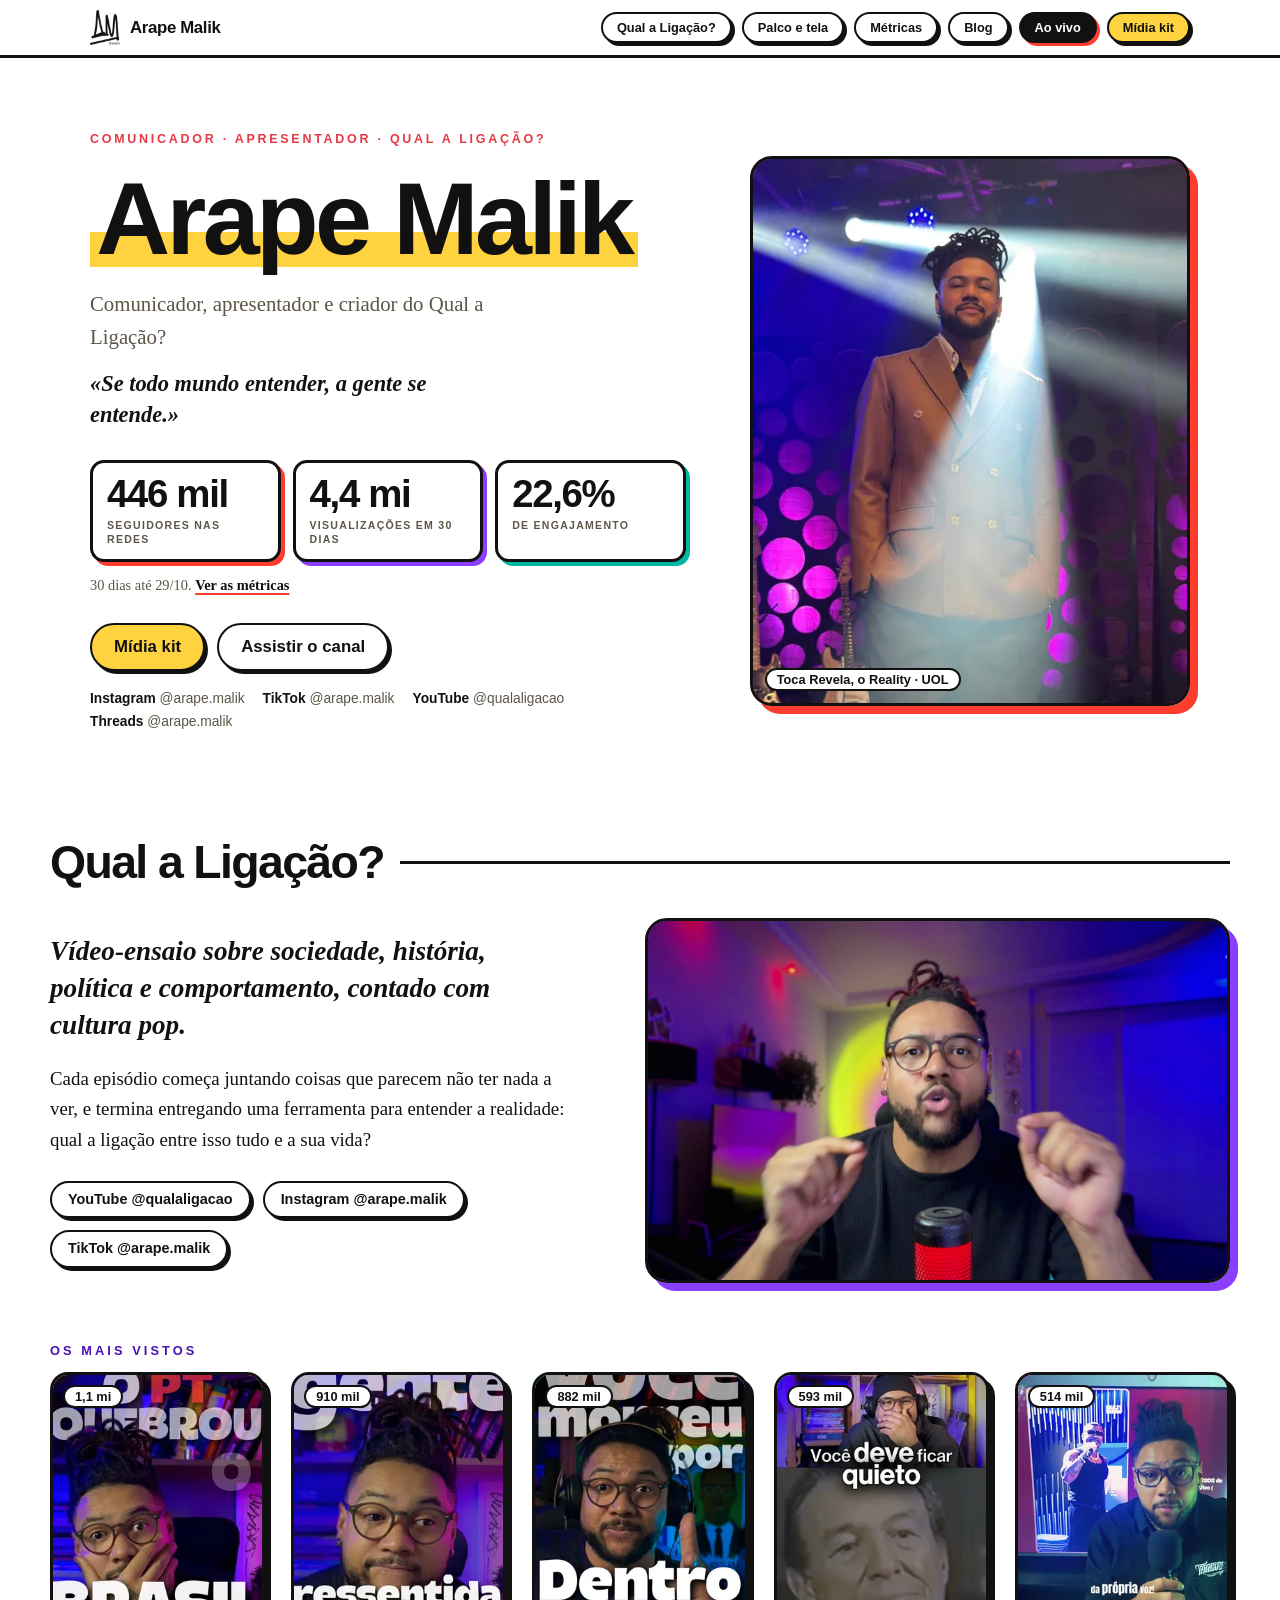
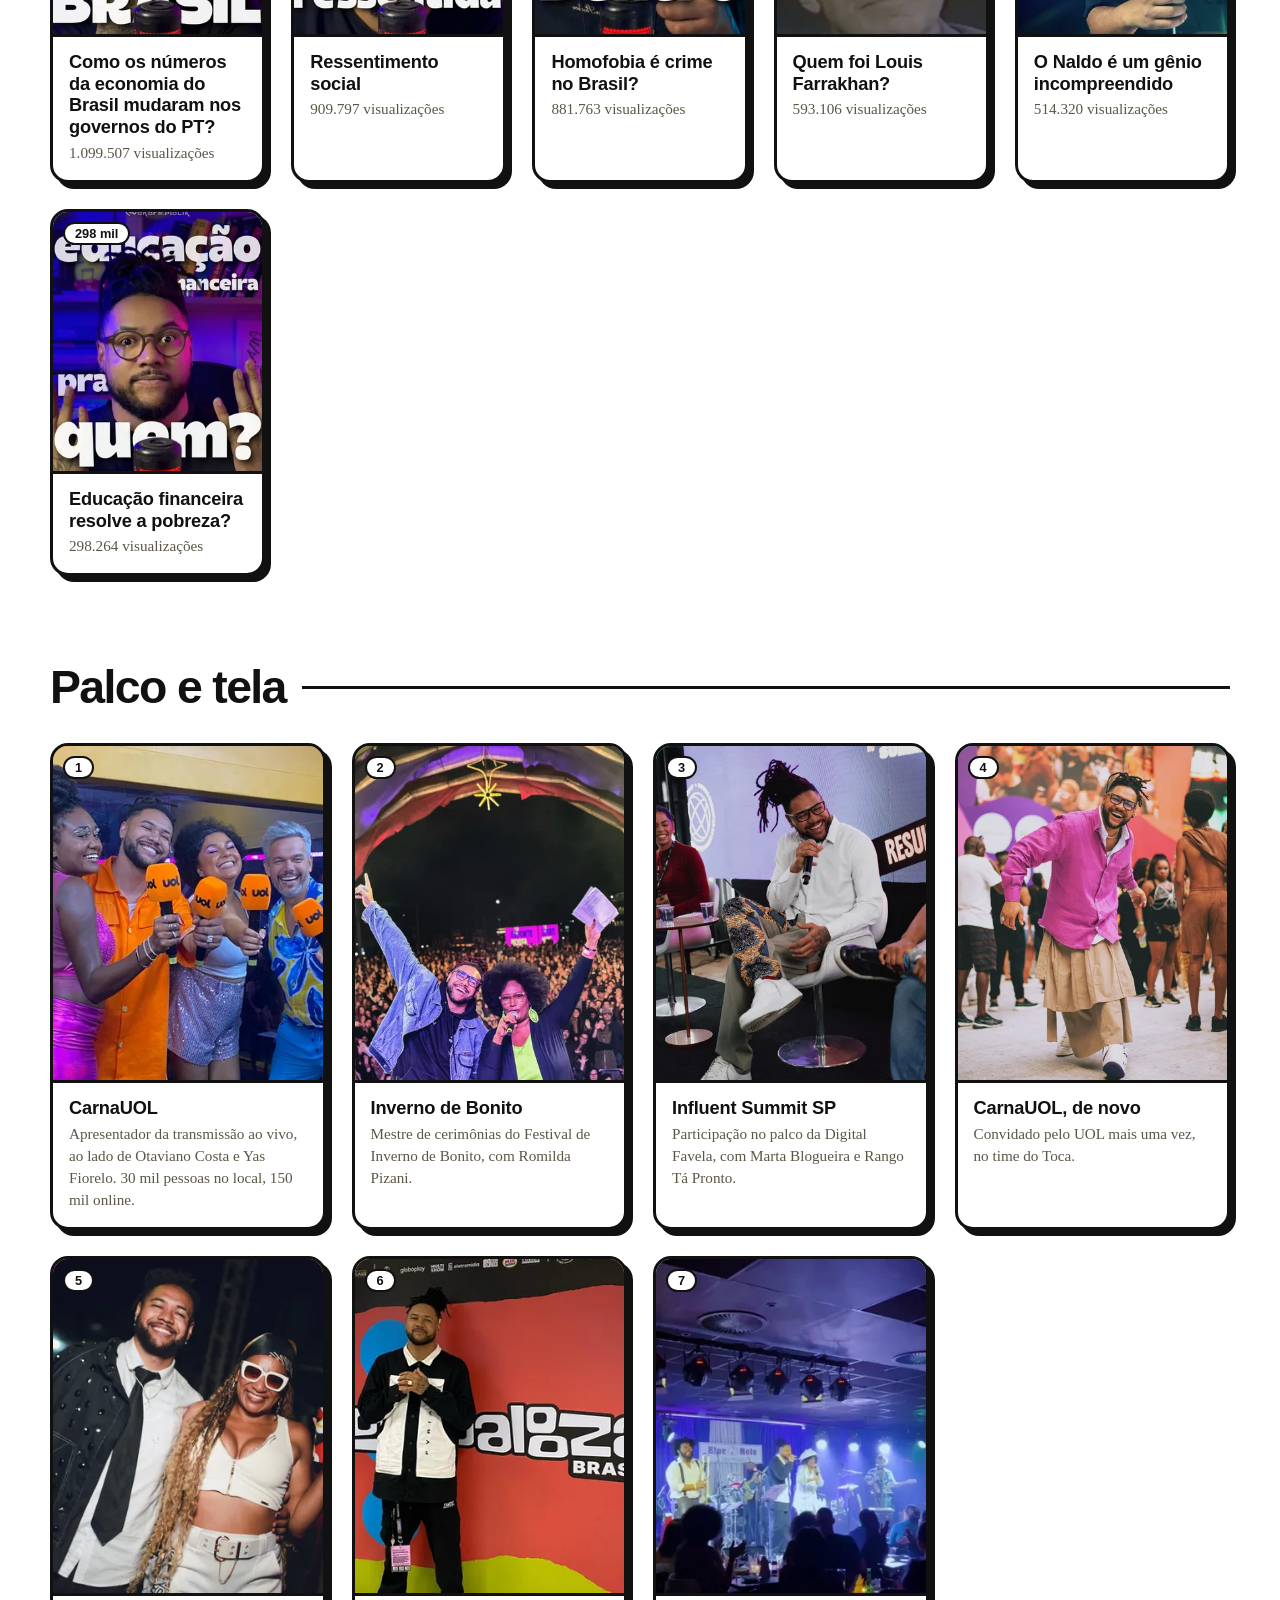
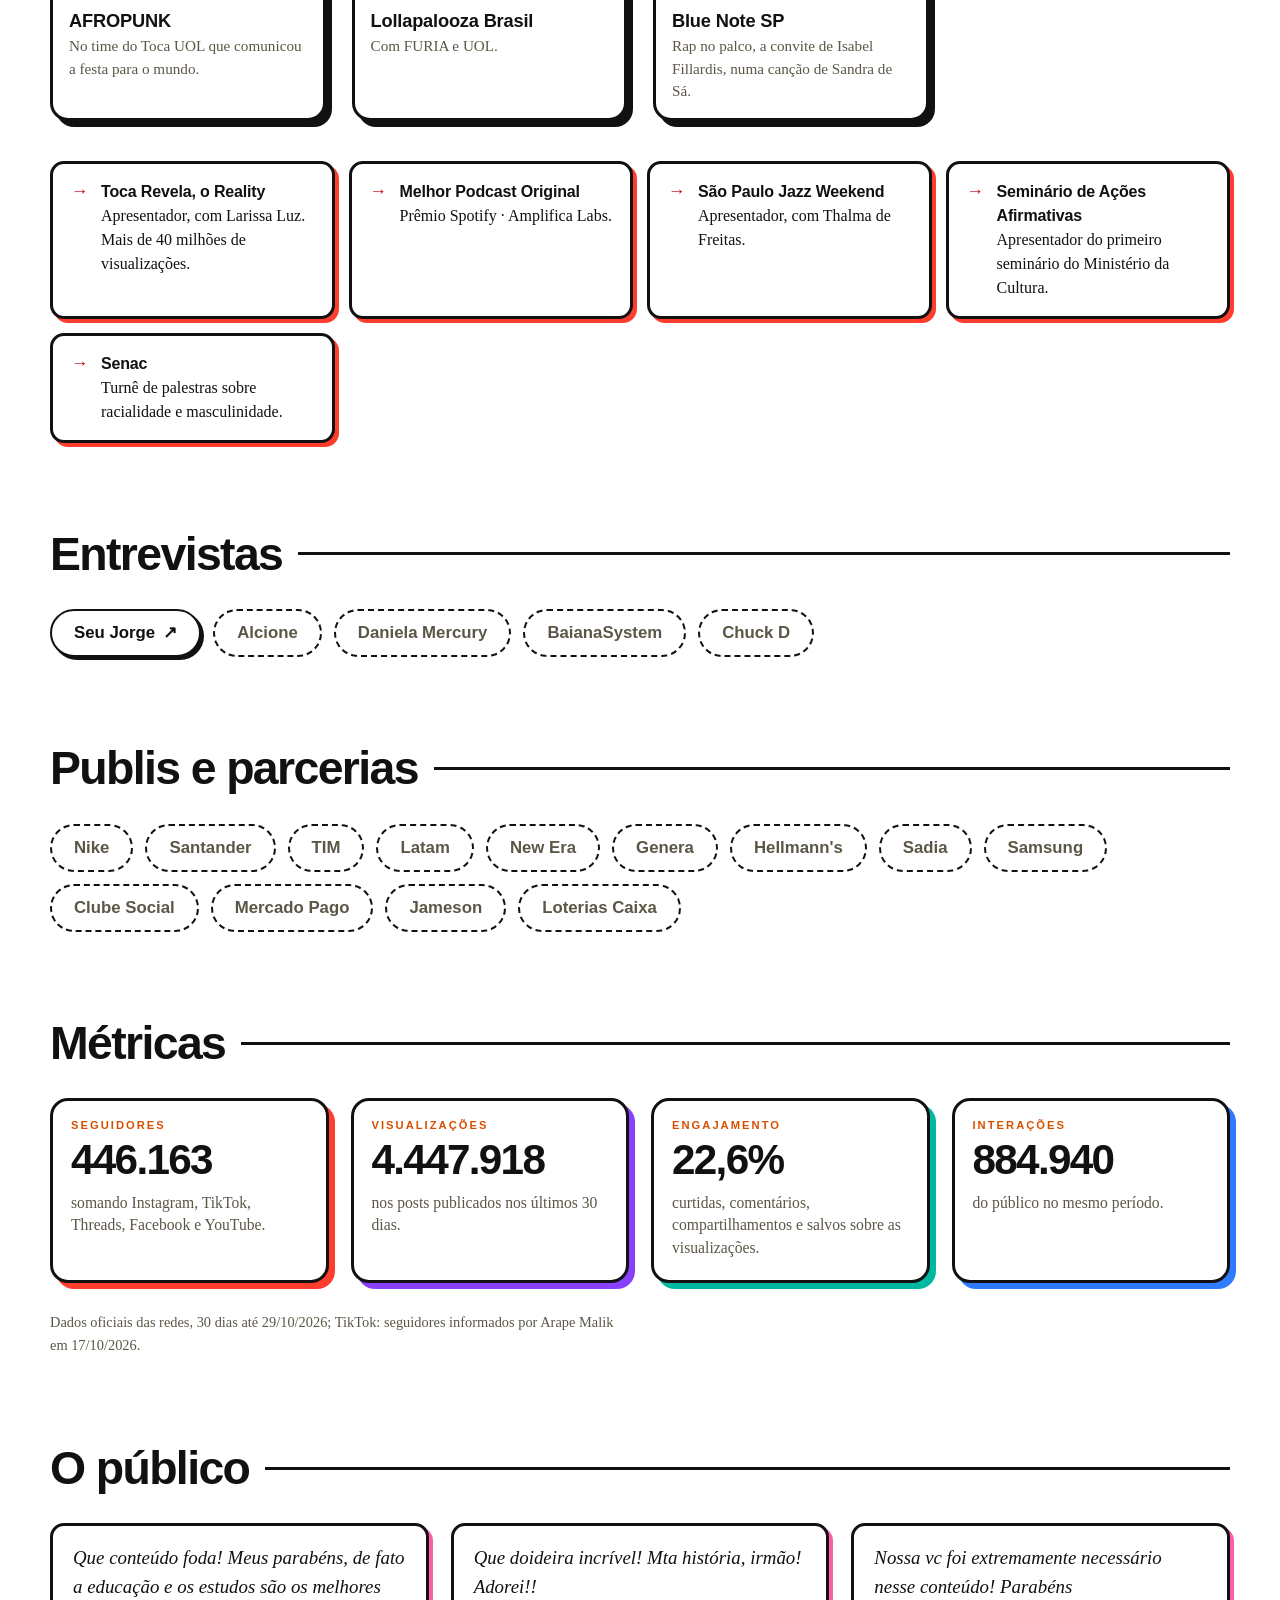
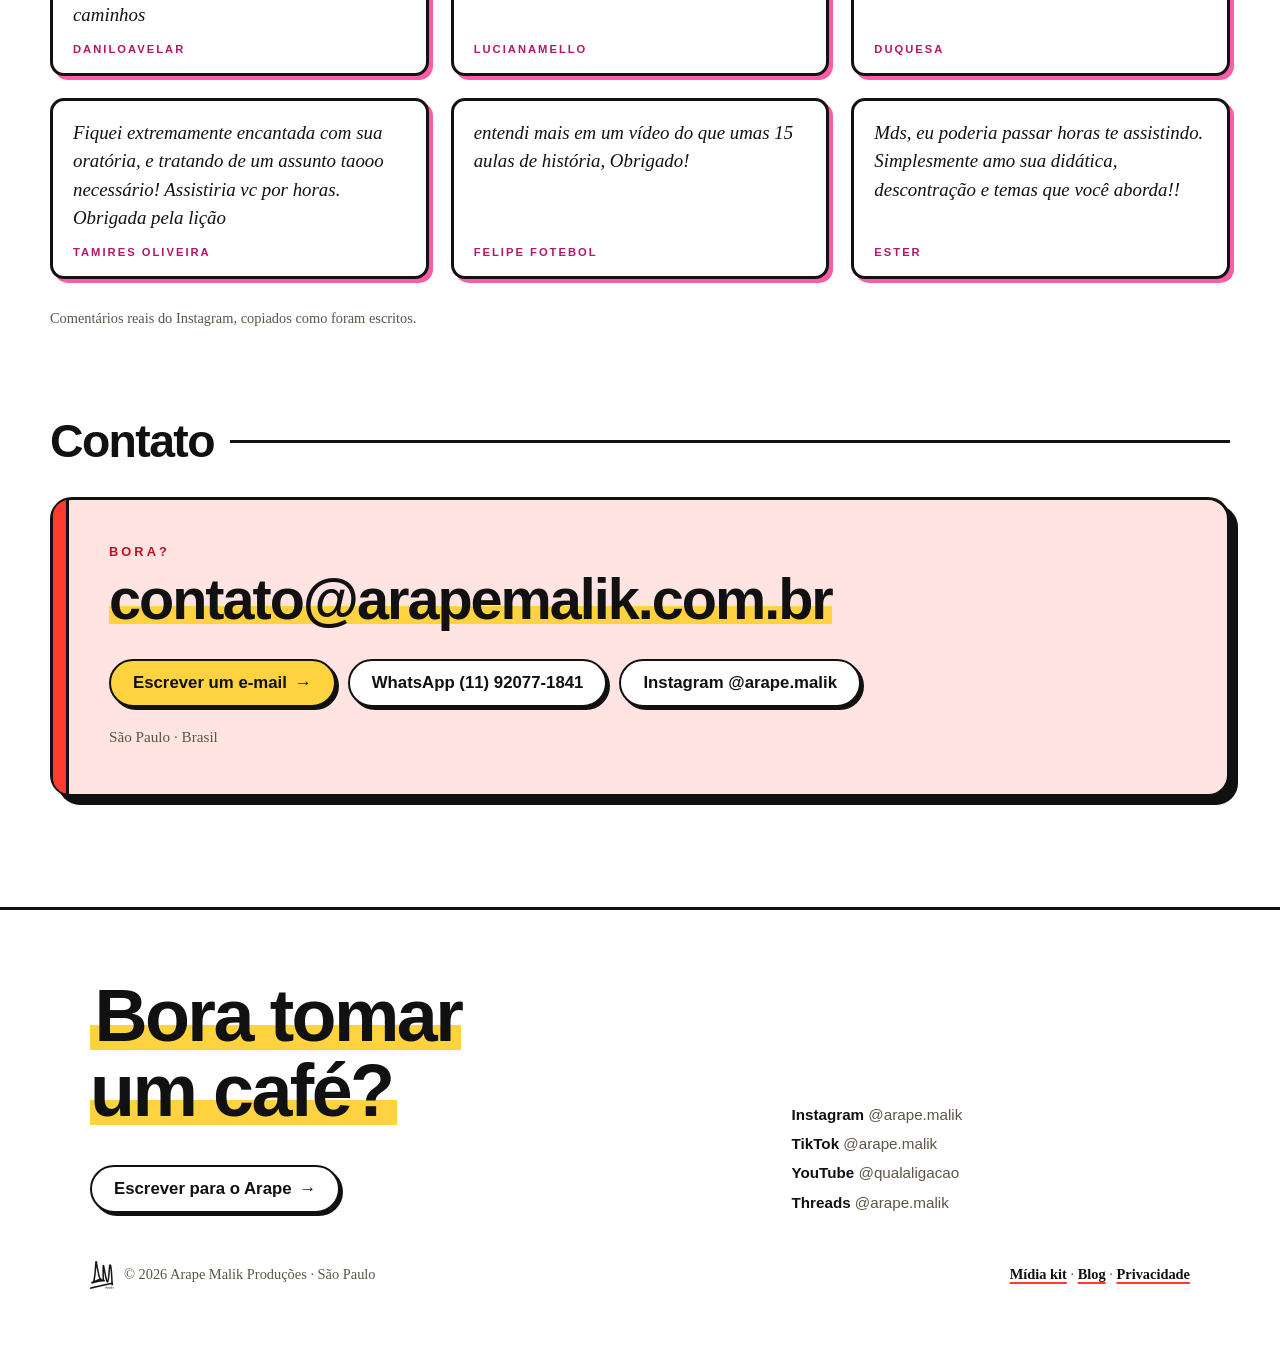
==== commit dd466dcf: "Atualização do site 2026-11-18" ====
--- a/index.html
+++ b/index.html
@@ -1 +1 @@
-<!DOCTYPE html><html lang="pt-BR" data-astro-cid-hkbrpulz><head><meta charset="utf-8"><meta name="viewport" content="width=device-width, initial-scale=1"><title>Arape Malik — comunicador e criador do Qual a Ligação?</title><meta name="description" content="Arape Malik é comunicador, apresentador e criador do Qual a Ligação?. Palco, tela, entrevistas, métricas e contato."><meta name="theme-color" content="#ffffff"><link rel="icon" href="/favicon.svg" type="image/svg+xml"><link rel="canonical" href="https://arapemalik.com.br/"><meta property="og:title" content="Arape Malik — comunicador e criador do Qual a Ligação?"><meta property="og:description" content="Arape Malik é comunicador, apresentador e criador do Qual a Ligação?. Palco, tela, entrevistas, métricas e contato."><meta property="og:locale" content="pt_BR"><link rel="stylesheet" href="/_astro/Rodape.ITmx2J_1.css"><link rel="stylesheet" href="/_astro/Contato.kucZ4lnZ.css"></head><body data-astro-cid-hkbrpulz><header class="bar" data-astro-cid-hkbrpulz><div class="wrap" data-astro-cid-hkbrpulz><a class="marca" href="/" aria-label="Arape Malik Produções, início" data-astro-cid-hkbrpulz><img src="/_astro/am-prod-preto.DW36U5XY_2cjgua.webp" alt loading="eager" data-astro-cid-hkbrpulz="true" decoding="async" width="48" height="56"><span data-astro-cid-hkbrpulz>Arape Malik</span></a><nav aria-label="Principal" data-astro-cid-hkbrpulz><a class="btn link" href="/#canal" data-astro-cid-hkbrpulz>Qual a Ligação?</a><a class="btn link" href="/#palco" data-astro-cid-hkbrpulz>Palco e tela</a><a class="btn link" href="/#metricas" data-astro-cid-hkbrpulz>Métricas</a><a class="btn link" href="/blog/" data-astro-cid-hkbrpulz>Blog</a><a class="btn aovivo" href="/encontro/" data-astro-cid-hkbrpulz>Ao vivo</a><a class="btn cheio" href="/midia-kit/" data-astro-cid-hkbrpulz>Mídia kit</a></nav></div></header><main><section class="hero wrap" id="inicio" aria-labelledby="t-hero" data-astro-cid-ge2uvauf><div class="texto" data-astro-cid-ge2uvauf><p class="kicker" data-astro-cid-ge2uvauf>Comunicador · Apresentador · Qual a Ligação?</p><h1 id="t-hero" data-astro-cid-ge2uvauf><span class="marca-texto" data-astro-cid-ge2uvauf>Arape Malik</span></h1><p class="quem" data-astro-cid-ge2uvauf>Comunicador, apresentador e criador do Qual a Ligação?</p><p class="frase" data-astro-cid-ge2uvauf>«Se todo mundo entender, a gente se entende.»</p><dl class="numeros" data-astro-cid-ge2uvauf><div data-astro-cid-ge2uvauf><dt class="nums" data-astro-cid-ge2uvauf>441 mil</dt><dd data-astro-cid-ge2uvauf>seguidores nas redes</dd></div><div data-astro-cid-ge2uvauf><dt class="nums" data-astro-cid-ge2uvauf>4,4 mi</dt><dd data-astro-cid-ge2uvauf>visualizações em 30 dias</dd></div><div data-astro-cid-ge2uvauf><dt class="nums" data-astro-cid-ge2uvauf>22,6%</dt><dd data-astro-cid-ge2uvauf>de engajamento</dd></div></dl><p class="fonte" data-astro-cid-ge2uvauf>30 dias até 29/10. <a href="/#metricas" data-astro-cid-ge2uvauf>Ver as métricas</a></p><div class="acoes" data-astro-cid-ge2uvauf><a class="btn grande cheio" href="/midia-kit/" data-astro-cid-ge2uvauf>Mídia kit</a><a class="btn grande" href="https://www.youtube.com/@qualaligacao" data-astro-cid-ge2uvauf>Assistir o canal</a></div><ul class="redes" aria-label="Redes" data-astro-cid-ge2uvauf><li data-astro-cid-ge2uvauf><a href="https://www.instagram.com/arape.malik/" data-astro-cid-ge2uvauf><b data-astro-cid-ge2uvauf>Instagram</b> @arape.malik</a></li><li data-astro-cid-ge2uvauf><a href="https://www.tiktok.com/@arape.malik" data-astro-cid-ge2uvauf><b data-astro-cid-ge2uvauf>TikTok</b> @arape.malik</a></li><li data-astro-cid-ge2uvauf><a href="https://www.youtube.com/@qualaligacao" data-astro-cid-ge2uvauf><b data-astro-cid-ge2uvauf>YouTube</b> @qualaligacao</a></li><li data-astro-cid-ge2uvauf><a href="https://www.threads.com/@arape.malik" data-astro-cid-ge2uvauf><b data-astro-cid-ge2uvauf>Threads</b> @arape.malik</a></li></ul></div><figure class="pimg foto" data-astro-cid-ge2uvauf><img src="/_astro/toca-revela.S7egX8rP_Zub5rn.webp" srcset="/_astro/toca-revela.S7egX8rP_2u8avT.webp 600w, /_astro/toca-revela.S7egX8rP_Z36LUs.webp 900w, /_astro/toca-revela.S7egX8rP_Zub5rn.webp 1440w" alt="Arape Malik de terno, sob o foco de luz no palco do Toca Revela" sizes="(max-width: 820px) 100vw, 44vw" loading="eager" fetchpriority="high" data-astro-cid-ge2uvauf="true" decoding="async" width="1440" height="1440"><figcaption class="num" data-astro-cid-ge2uvauf>Toca Revela, o Reality · UOL</figcaption></figure></section><section class="area wrap canal" id="canal" aria-labelledby="t-canal" style="--a:#8a3ffc;--d:#4a12b5" data-astro-cid-f2x5a2hj><h2 id="t-canal" data-astro-cid-f2x5a2hj>Qual a Ligação?</h2><div class="cols" data-astro-cid-f2x5a2hj><div class="sobre" data-astro-cid-f2x5a2hj><p class="tag" data-astro-cid-f2x5a2hj>Vídeo-ensaio sobre sociedade, história, política e comportamento, contado com cultura pop.</p><p class="corpo" data-astro-cid-f2x5a2hj>Cada episódio começa juntando coisas que parecem não ter nada a ver, e termina entregando uma ferramenta para entender a realidade: qual a ligação entre isso tudo e a sua vida?</p><div class="pilulas" data-astro-cid-f2x5a2hj><a class="btn" href="https://www.youtube.com/@qualaligacao" data-astro-cid-f2x5a2hj>YouTube @qualaligacao</a><a class="btn" href="https://www.instagram.com/arape.malik/" data-astro-cid-f2x5a2hj>Instagram @arape.malik</a><a class="btn" href="https://www.tiktok.com/@arape.malik" data-astro-cid-f2x5a2hj>TikTok @arape.malik</a></div></div><div class="pimg estudio" data-astro-cid-f2x5a2hj><video autoplay muted loop playsinline preload="metadata" poster="/video/estudio-poster.jpg" aria-label="Arape Malik explicando no estúdio, sob luz violeta, com o microfone vermelho" data-astro-cid-f2x5a2hj><source src="/video/estudio.mp4" type="video/mp4" data-astro-cid-f2x5a2hj><img src="/_astro/estudio.NR4DT4O6_Z1UojzM.webp" srcset="/_astro/estudio.NR4DT4O6_Z7lFzj.webp 800w, /_astro/estudio.NR4DT4O6_Z1Ezmao.webp 1400w" alt sizes="(max-width: 820px) 100vw, 50vw" data-astro-cid-f2x5a2hj="true" loading="lazy" decoding="async" width="2400" height="1350"></video></div></div><h3 class="sec-h" data-astro-cid-f2x5a2hj>Os mais vistos</h3><ul class="grid videos" data-astro-cid-f2x5a2hj><li data-astro-cid-f2x5a2hj><a class="card" href="https://www.instagram.com/reel/DezVq97s3_2/" style="--c:#ff3d2e" data-astro-cid-f2x5a2hj><div class="thumb" data-astro-cid-f2x5a2hj><span class="num nums" data-astro-cid-f2x5a2hj>1,1 mi</span><img src="/_astro/economia-pt.rFF47lvz_Z1U5Fvq.webp" srcset="/_astro/economia-pt.rFF47lvz_Z17IQC9.webp 300w, /_astro/economia-pt.rFF47lvz_Z1Q5DeQ.webp 600w" alt="Capa do vídeo «Como os números da economia do Brasil mudaram nos governos do PT?»" sizes="(max-width: 600px) 100vw, 280px" data-astro-cid-f2x5a2hj="true" loading="lazy" decoding="async" width="1080" height="1920"></div><div class="t" data-astro-cid-f2x5a2hj>Como os números da economia do Brasil mudaram nos governos do PT?</div><div class="s nums" data-astro-cid-f2x5a2hj>1.097.183 visualizações</div></a></li><li data-astro-cid-f2x5a2hj><a class="card" href="https://www.instagram.com/reel/Deh2lmXs4-a/" style="--c:#8a3ffc" data-astro-cid-f2x5a2hj><div class="thumb" data-astro-cid-f2x5a2hj><span class="num nums" data-astro-cid-f2x5a2hj>876 mil</span><img src="/_astro/ressentimento.BmEL6wVa_ZxoolH.webp" srcset="/_astro/ressentimento.BmEL6wVa_2riLzp.webp 300w, /_astro/ressentimento.BmEL6wVa_Zh1HDK.webp 600w" alt="Capa do vídeo «Ressentimento social»" sizes="(max-width: 600px) 100vw, 280px" data-astro-cid-f2x5a2hj="true" loading="lazy" decoding="async" width="1080" height="1920"></div><div class="t" data-astro-cid-f2x5a2hj>Ressentimento social</div><div class="s nums" data-astro-cid-f2x5a2hj>875.785 visualizações</div></a></li><li data-astro-cid-f2x5a2hj><a class="card" href="https://www.instagram.com/reel/DendShojqdv/" style="--c:#00b8a0" data-astro-cid-f2x5a2hj><div class="thumb" data-astro-cid-f2x5a2hj><span class="num nums" data-astro-cid-f2x5a2hj>864 mil</span><img src="/_astro/homofobia-crime.DOpSaTus_Z48YPO.webp" srcset="/_astro/homofobia-crime.DOpSaTus_Z1UAi6J.webp 300w, /_astro/homofobia-crime.DOpSaTus_XKSL8.webp 600w" alt="Capa do vídeo «Homofobia é crime no Brasil?»" sizes="(max-width: 600px) 100vw, 280px" data-astro-cid-f2x5a2hj="true" loading="lazy" decoding="async" width="1080" height="1920"></div><div class="t" data-astro-cid-f2x5a2hj>Homofobia é crime no Brasil?</div><div class="s nums" data-astro-cid-f2x5a2hj>864.460 visualizações</div></a></li><li data-astro-cid-f2x5a2hj><a class="card" href="https://www.instagram.com/reel/DdYfieEM3Wl/" style="--c:#2f7bff" data-astro-cid-f2x5a2hj><div class="thumb" data-astro-cid-f2x5a2hj><span class="num nums" data-astro-cid-f2x5a2hj>579 mil</span><img src="/_astro/farrakhan.CgFcDJ08_Z1Ir9rK.webp" srcset="/_astro/farrakhan.CgFcDJ08_Zjc20o.webp 300w, /_astro/farrakhan.CgFcDJ08_MT4cs.webp 600w" alt="Capa do vídeo «Quem foi Louis Farrakhan?»" sizes="(max-width: 600px) 100vw, 280px" data-astro-cid-f2x5a2hj="true" loading="lazy" decoding="async" width="1080" height="1920"></div><div class="t" data-astro-cid-f2x5a2hj>Quem foi Louis Farrakhan?</div><div class="s nums" data-astro-cid-f2x5a2hj>578.584 visualizações</div></a></li><li data-astro-cid-f2x5a2hj><a class="card" href="https://www.instagram.com/reel/DMLh8gdviWA/" style="--c:#ff2e63" data-astro-cid-f2x5a2hj><div class="thumb" data-astro-cid-f2x5a2hj><span class="num nums" data-astro-cid-f2x5a2hj>514 mil</span><img src="/_astro/naldo.C4gv2TXJ_ZqaYnY.webp" srcset="/_astro/naldo.C4gv2TXJ_Z1sf43F.webp 300w, /_astro/naldo.C4gv2TXJ_Nyh3l.webp 600w" alt="Capa do vídeo «O Naldo é um gênio incompreendido»" sizes="(max-width: 600px) 100vw, 280px" data-astro-cid-f2x5a2hj="true" loading="lazy" decoding="async" width="1080" height="1920"></div><div class="t" data-astro-cid-f2x5a2hj>O Naldo é um gênio incompreendido</div><div class="s nums" data-astro-cid-f2x5a2hj>514.311 visualizações</div></a></li><li data-astro-cid-f2x5a2hj><a class="card" href="https://www.instagram.com/reel/Dd7yaiVTThB/" style="--c:#ff8a00" data-astro-cid-f2x5a2hj><div class="thumb" data-astro-cid-f2x5a2hj><span class="num nums" data-astro-cid-f2x5a2hj>248 mil</span><img src="/_astro/educacao-financeira.BTeEFMl3_ZO726c.webp" srcset="/_astro/educacao-financeira.BTeEFMl3_1G0VJV.webp 300w, /_astro/educacao-financeira.BTeEFMl3_Z1oDISs.webp 600w" alt="Capa do vídeo «Educação financeira resolve a pobreza?»" sizes="(max-width: 600px) 100vw, 280px" data-astro-cid-f2x5a2hj="true" loading="lazy" decoding="async" width="1080" height="1920"></div><div class="t" data-astro-cid-f2x5a2hj>Educação financeira resolve a pobreza?</div><div class="s nums" data-astro-cid-f2x5a2hj>248.433 visualizações</div></a></li></ul></section><section class="area wrap" id="palco" aria-labelledby="t-palco" style="--a:#ff3d2e;--d:#c1121f" data-astro-cid-vdyy5war><h2 id="t-palco" data-astro-cid-vdyy5war>Palco e tela</h2><ul class="grid itens" data-astro-cid-vdyy5war><li data-astro-cid-vdyy5war><a class="card" href="https://www.instagram.com/p/C2p3WZsvMPc/" style="--c:#ff3d2e" data-astro-cid-vdyy5war><div class="thumb" data-astro-cid-vdyy5war><span class="num" data-astro-cid-vdyy5war>1</span><img src="/_astro/carnauol-2024.B3znnmtZ_13avEo.webp" srcset="/_astro/carnauol-2024.B3znnmtZ_tc6uu.webp 400w, /_astro/carnauol-2024.B3znnmtZ_7OHOB.webp 700w" alt="Arape Malik de macacão laranja com microfone da UOL, ao lado de outros apresentadores" sizes="(max-width: 600px) 100vw, 300px" data-astro-cid-vdyy5war="true" loading="lazy" decoding="async" width="1440" height="1440"></div><div class="t" data-astro-cid-vdyy5war>CarnaUOL</div><div class="s" data-astro-cid-vdyy5war>Apresentador da transmissão ao vivo, ao lado de Otaviano Costa e Yas Fiorelo. 30 mil pessoas no local, 150 mil online.</div></a></li><li data-astro-cid-vdyy5war><a class="card" href="https://www.instagram.com/p/DN6TcLEkX5A/" style="--c:#8a3ffc" data-astro-cid-vdyy5war><div class="thumb" data-astro-cid-vdyy5war><span class="num" data-astro-cid-vdyy5war>2</span><img src="/_astro/bonito.Dc5UpViQ_Z7qoR7.webp" srcset="/_astro/bonito.Dc5UpViQ_Z1jS6HO.webp 400w, /_astro/bonito.Dc5UpViQ_Z1rL2sQ.webp 700w" alt="Arape Malik no palco do Festival de Inverno de Bonito, diante da plateia" sizes="(max-width: 600px) 100vw, 300px" data-astro-cid-vdyy5war="true" loading="lazy" decoding="async" width="1440" height="1909"></div><div class="t" data-astro-cid-vdyy5war>Inverno de Bonito</div><div class="s" data-astro-cid-vdyy5war>Mestre de cerimônias do Festival de Inverno de Bonito, com Romilda Pizani.</div></a></li><li data-astro-cid-vdyy5war><a class="card" href="https://www.instagram.com/p/DNZJ0G3vHSt/" style="--c:#00b8a0" data-astro-cid-vdyy5war><div class="thumb" data-astro-cid-vdyy5war><span class="num" data-astro-cid-vdyy5war>3</span><img src="/_astro/influent-summit.Bm8xb0Il_gTUwj.webp" srcset="/_astro/influent-summit.Bm8xb0Il_Z28QMPv.webp 400w, /_astro/influent-summit.Bm8xb0Il_Ze9kqY.webp 700w" alt="Arape Malik sentado no palco do Influent Summit, de microfone na mão" sizes="(max-width: 600px) 100vw, 300px" data-astro-cid-vdyy5war="true" loading="lazy" decoding="async" width="1440" height="1920"></div><div class="t" data-astro-cid-vdyy5war>Influent Summit SP</div><div class="s" data-astro-cid-vdyy5war>Participação no palco da Digital Favela, com Marta Blogueira e Rango Tá Pronto.</div></a></li><li data-astro-cid-vdyy5war><a class="card" href="https://www.instagram.com/p/DF6K0ESvjEi/" style="--c:#2f7bff" data-astro-cid-vdyy5war><div class="thumb" data-astro-cid-vdyy5war><span class="num" data-astro-cid-vdyy5war>4</span><img src="/_astro/carnauol-2025.BBCD0QQ8_2ciSpM.webp" srcset="/_astro/carnauol-2025.BBCD0QQ8_2rcX9f.webp 400w, /_astro/carnauol-2025.BBCD0QQ8_Z2vVg8U.webp 700w" alt="Arape Malik de camisa rosa e saia, dançando no CarnaUOL" sizes="(max-width: 600px) 100vw, 300px" data-astro-cid-vdyy5war="true" loading="lazy" decoding="async" width="1440" height="1800"></div><div class="t" data-astro-cid-vdyy5war>CarnaUOL, de novo</div><div class="s" data-astro-cid-vdyy5war>Convidado pelo UOL mais uma vez, no time do Toca.</div></a></li><li data-astro-cid-vdyy5war><a class="card" href="https://www.instagram.com/p/DCRq_zEPuww/" style="--c:#ff2e63" data-astro-cid-vdyy5war><div class="thumb" data-astro-cid-vdyy5war><span class="num" data-astro-cid-vdyy5war>5</span><img src="/_astro/afropunk.DX9iCgO4_Z2twBuu.webp" srcset="/_astro/afropunk.DX9iCgO4_Z1zy9B6.webp 400w, /_astro/afropunk.DX9iCgO4_oIGky.webp 700w" alt="Arape Malik de terno e gravata no AFROPUNK, ao lado de uma convidada" sizes="(max-width: 600px) 100vw, 300px" data-astro-cid-vdyy5war="true" loading="lazy" decoding="async" width="1440" height="1440"></div><div class="t" data-astro-cid-vdyy5war>AFROPUNK</div><div class="s" data-astro-cid-vdyy5war>No time do Toca UOL que comunicou a festa para o mundo.</div></a></li><li data-astro-cid-vdyy5war><a class="card" href="https://www.instagram.com/p/C47DPIeNWDP/" style="--c:#ff8a00" data-astro-cid-vdyy5war><div class="thumb" data-astro-cid-vdyy5war><span class="num" data-astro-cid-vdyy5war>6</span><img src="/_astro/lollapalooza.CLdFTiUt_Z1lyVKn.webp" srcset="/_astro/lollapalooza.CLdFTiUt_Z1YTaCs.webp 400w, /_astro/lollapalooza.CLdFTiUt_2vy1jz.webp 700w" alt="Arape Malik no painel do Lollapalooza Brasil" sizes="(max-width: 600px) 100vw, 300px" data-astro-cid-vdyy5war="true" loading="lazy" decoding="async" width="1440" height="1440"></div><div class="t" data-astro-cid-vdyy5war>Lollapalooza Brasil</div><div class="s" data-astro-cid-vdyy5war>Com FURIA e UOL.</div></a></li><li data-astro-cid-vdyy5war><a class="card" href="https://www.instagram.com/p/C5ROSn4rAnS/" style="--c:#00b3d9" data-astro-cid-vdyy5war><div class="thumb" data-astro-cid-vdyy5war><span class="num" data-astro-cid-vdyy5war>7</span><img src="/_astro/blue-note.t3opQrYl_2lnRJw.webp" srcset="/_astro/blue-note.t3opQrYl_ZAAWIW.webp 400w, /_astro/blue-note.t3opQrYl_ZAI19a.webp 700w" alt="Banda no palco do Blue Note São Paulo sob luz azul" sizes="(max-width: 600px) 100vw, 300px" data-astro-cid-vdyy5war="true" loading="lazy" decoding="async" width="720" height="720"></div><div class="t" data-astro-cid-vdyy5war>Blue Note SP</div><div class="s" data-astro-cid-vdyy5war>Rap no palco, a convite de Isabel Fillardis, numa canção de Sandra de Sá.</div></a></li></ul><ul class="apoio mais" data-astro-cid-vdyy5war><li data-astro-cid-vdyy5war><b data-astro-cid-vdyy5war>Toca Revela, o Reality</b>Apresentador, com Larissa Luz. Mais de 40 milhões de visualizações.</li><li data-astro-cid-vdyy5war><b data-astro-cid-vdyy5war>Melhor Podcast Original</b>Prêmio Spotify · Amplifica Labs.</li><li data-astro-cid-vdyy5war><b data-astro-cid-vdyy5war>São Paulo Jazz Weekend</b>Apresentador, com Thalma de Freitas.</li><li data-astro-cid-vdyy5war><b data-astro-cid-vdyy5war>Seminário de Ações Afirmativas</b>Apresentador do primeiro seminário do Ministério da Cultura.</li><li data-astro-cid-vdyy5war><b data-astro-cid-vdyy5war>Senac</b>Turnê de palestras sobre racialidade e masculinidade.</li></ul></section><section class="area wrap" id="entrevistas" aria-labelledby="t-ent" style="--a:#2f7bff;--d:#0a3fb8"><h2 id="t-ent">Entrevistas</h2><ul class="pilulas"><li><a class="btn grande" href="https://www.instagram.com/reel/DNtL2N42o0Z/">Seu Jorge <span aria-hidden="true">↗</span></a></li><li><span class="btn grande parado">Alcione</span></li><li><span class="btn grande parado">Daniela Mercury</span></li><li><span class="btn grande parado">BaianaSystem</span></li><li><span class="btn grande parado">Chuck D</span></li></ul></section><section class="area wrap" id="publis" aria-labelledby="t-marcas" style="--a:#00b8a0;--d:#02695f"><h2 id="t-marcas">Publis e parcerias</h2><ul class="pilulas"><li><span class="btn grande parado">Nike</span></li><li><span class="btn grande parado">Santander</span></li><li><span class="btn grande parado">TIM</span></li><li><span class="btn grande parado">Latam</span></li><li><span class="btn grande parado">New Era</span></li><li><span class="btn grande parado">Genera</span></li><li><span class="btn grande parado">Hellmann&#39;s</span></li><li><span class="btn grande parado">Sadia</span></li><li><span class="btn grande parado">Samsung</span></li><li><span class="btn grande parado">Clube Social</span></li><li><span class="btn grande parado">Mercado Pago</span></li><li><span class="btn grande parado">Jameson</span></li><li><span class="btn grande parado">Loterias Caixa</span></li></ul></section><section class="area wrap" id="metricas" aria-labelledby="t-met" style="--a:#ff8a00;--d:#d94f00" data-astro-cid-7rb4eju2><h2 id="t-met" data-astro-cid-7rb4eju2>Métricas</h2><dl class="blocos" data-astro-cid-7rb4eju2><div style="--c:#ff3d2e" data-astro-cid-7rb4eju2><dt data-astro-cid-7rb4eju2><span class="rot" data-astro-cid-7rb4eju2>Seguidores</span><span class="val nums" data-astro-cid-7rb4eju2>441.408</span></dt><dd data-astro-cid-7rb4eju2>somando Instagram, TikTok, Threads, Facebook e YouTube.</dd></div><div style="--c:#8a3ffc" data-astro-cid-7rb4eju2><dt data-astro-cid-7rb4eju2><span class="rot" data-astro-cid-7rb4eju2>Visualizações</span><span class="val nums" data-astro-cid-7rb4eju2>4.447.918</span></dt><dd data-astro-cid-7rb4eju2>nos posts publicados nos últimos 30 dias.</dd></div><div style="--c:#00b8a0" data-astro-cid-7rb4eju2><dt data-astro-cid-7rb4eju2><span class="rot" data-astro-cid-7rb4eju2>Engajamento</span><span class="val nums" data-astro-cid-7rb4eju2>22,6%</span></dt><dd data-astro-cid-7rb4eju2>curtidas, comentários, compartilhamentos e salvos sobre as visualizações.</dd></div><div style="--c:#2f7bff" data-astro-cid-7rb4eju2><dt data-astro-cid-7rb4eju2><span class="rot" data-astro-cid-7rb4eju2>Interações</span><span class="val nums" data-astro-cid-7rb4eju2>884.940</span></dt><dd data-astro-cid-7rb4eju2>do público no mesmo período.</dd></div></dl><p class="fonte" data-astro-cid-7rb4eju2>Dados oficiais das redes, 30 dias até 29/10/2026; TikTok: seguidores informados por Arape Malik em 17/10/2026.</p></section><section class="area wrap" id="publico" aria-labelledby="t-pub" style="--a:#ff5ca8;--d:#b3166b" data-astro-cid-7soevinl><h2 id="t-pub" data-astro-cid-7soevinl>O público</h2><ul class="comentarios" data-astro-cid-7soevinl><li data-astro-cid-7soevinl><blockquote data-astro-cid-7soevinl><p data-astro-cid-7soevinl>Que conteúdo foda! Meus parabéns, de fato a educação e os estudos são os melhores caminhos</p></blockquote><p class="quem" data-astro-cid-7soevinl>daniloavelar</p></li><li data-astro-cid-7soevinl><blockquote data-astro-cid-7soevinl><p data-astro-cid-7soevinl>Que doideira incrível! Mta história, irmão! Adorei!!</p></blockquote><p class="quem" data-astro-cid-7soevinl>lucianamello</p></li><li data-astro-cid-7soevinl><blockquote data-astro-cid-7soevinl><p data-astro-cid-7soevinl>Nossa vc foi extremamente necessário nesse conteúdo! Parabéns</p></blockquote><p class="quem" data-astro-cid-7soevinl>duquesa</p></li><li data-astro-cid-7soevinl><blockquote data-astro-cid-7soevinl><p data-astro-cid-7soevinl>Fiquei extremamente encantada com sua oratória, e tratando de um assunto taooo necessário! Assistiria vc por horas. Obrigada pela lição</p></blockquote><p class="quem" data-astro-cid-7soevinl>Tamires Oliveira</p></li><li data-astro-cid-7soevinl><blockquote data-astro-cid-7soevinl><p data-astro-cid-7soevinl>entendi mais em um vídeo do que umas 15 aulas de história, Obrigado!</p></blockquote><p class="quem" data-astro-cid-7soevinl>Felipe fotebol</p></li><li data-astro-cid-7soevinl><blockquote data-astro-cid-7soevinl><p data-astro-cid-7soevinl>Mds, eu poderia passar horas te assistindo. Simplesmente amo sua didática, descontração e temas que você aborda!!</p></blockquote><p class="quem" data-astro-cid-7soevinl>Ester</p></li></ul><p class="nota" data-astro-cid-7soevinl>Comentários reais do Instagram, copiados como foram escritos.</p></section><section class="area wrap" aria-labelledby="t-contato" id="contato" style="--a:#ff3d2e;--d:#c1121f" data-astro-cid-okcsjmol><h2 id="t-contato" data-astro-cid-okcsjmol>Contato</h2><div class="viab" data-astro-cid-okcsjmol><p class="chamada" data-astro-cid-okcsjmol>Bora?</p><a class="email" href="mailto:contato@arapemalik.com.br?subject=Proposta%20de%20trabalho&amp;body=Ol%C3%A1%2C%20Arape!%0A%0AEmpresa%20ou%20evento%3A%0AFormato%20(palestra%2C%20apresenta%C3%A7%C3%A3o%2C%20conte%C3%BAdo%20para%20marca%E2%80%A6)%3A%0AData%20e%20cidade%3A%0A%0A" data-astro-cid-okcsjmol>contato@arapemalik.com.br</a><div class="linhas" data-astro-cid-okcsjmol><a class="btn grande cheio" href="mailto:contato@arapemalik.com.br?subject=Proposta%20de%20trabalho&amp;body=Ol%C3%A1%2C%20Arape!%0A%0AEmpresa%20ou%20evento%3A%0AFormato%20(palestra%2C%20apresenta%C3%A7%C3%A3o%2C%20conte%C3%BAdo%20para%20marca%E2%80%A6)%3A%0AData%20e%20cidade%3A%0A%0A" data-astro-cid-okcsjmol>Escrever um e-mail <span aria-hidden="true" data-astro-cid-okcsjmol>→</span></a><a class="btn grande nums" href="https://wa.me/5511920771841" data-astro-cid-okcsjmol>WhatsApp (11) 92077-1841</a><a class="btn grande" href="https://www.instagram.com/arape.malik/" data-astro-cid-okcsjmol>Instagram @arape.malik</a></div><p class="onde" data-astro-cid-okcsjmol>São Paulo · Brasil</p></div></section></main><footer class="rodape" id="rodape" data-astro-cid-wy2sysiw><div class="wrap topo" data-astro-cid-wy2sysiw><div class="convite" data-astro-cid-wy2sysiw><p class="frase" data-astro-cid-wy2sysiw><span class="marca-texto" data-astro-cid-wy2sysiw>Bora tomar um café?</span></p><a class="btn grande" href="mailto:contato@arapemalik.com.br" data-astro-cid-wy2sysiw>Escrever para o Arape <span aria-hidden="true" data-astro-cid-wy2sysiw>→</span></a></div><ul class="redes" aria-label="Redes" data-astro-cid-wy2sysiw><li data-astro-cid-wy2sysiw><a href="https://www.instagram.com/arape.malik/" data-astro-cid-wy2sysiw><b data-astro-cid-wy2sysiw>Instagram</b> @arape.malik</a></li><li data-astro-cid-wy2sysiw><a href="https://www.tiktok.com/@arape.malik" data-astro-cid-wy2sysiw><b data-astro-cid-wy2sysiw>TikTok</b> @arape.malik</a></li><li data-astro-cid-wy2sysiw><a href="https://www.youtube.com/@qualaligacao" data-astro-cid-wy2sysiw><b data-astro-cid-wy2sysiw>YouTube</b> @qualaligacao</a></li><li data-astro-cid-wy2sysiw><a href="https://www.threads.com/@arape.malik" data-astro-cid-wy2sysiw><b data-astro-cid-wy2sysiw>Threads</b> @arape.malik</a></li></ul></div><div class="wrap foot" data-astro-cid-wy2sysiw><span class="assina" data-astro-cid-wy2sysiw><img src="/_astro/am-prod-preto.DW36U5XY_2cjgua.webp" alt="AM Prod" data-astro-cid-wy2sysiw="true" loading="lazy" decoding="async" width="48" height="56"> © 2026 Arape Malik Produções · São Paulo</span><span data-astro-cid-wy2sysiw><a href="/midia-kit/" data-astro-cid-wy2sysiw>Mídia kit</a> · <a href="/blog/" data-astro-cid-wy2sysiw>Blog</a> · <a href="/planejador/privacidade/" data-astro-cid-wy2sysiw>Privacidade</a></span></div></footer></body></html>+<!DOCTYPE html><html lang="pt-BR" data-astro-cid-hkbrpulz><head><meta charset="utf-8"><meta name="viewport" content="width=device-width, initial-scale=1"><title>Arape Malik — comunicador e criador do Qual a Ligação?</title><meta name="description" content="Arape Malik é comunicador, apresentador e criador do Qual a Ligação?. Palco, tela, entrevistas, métricas e contato."><meta name="theme-color" content="#ffffff"><link rel="icon" href="/favicon.svg" type="image/svg+xml"><link rel="canonical" href="https://arapemalik.com.br/"><meta property="og:title" content="Arape Malik — comunicador e criador do Qual a Ligação?"><meta property="og:description" content="Arape Malik é comunicador, apresentador e criador do Qual a Ligação?. Palco, tela, entrevistas, métricas e contato."><meta property="og:locale" content="pt_BR"><link rel="stylesheet" href="/_astro/Rodape.ITmx2J_1.css"><link rel="stylesheet" href="/_astro/Contato.kucZ4lnZ.css"></head><body data-astro-cid-hkbrpulz><header class="bar" data-astro-cid-hkbrpulz><div class="wrap" data-astro-cid-hkbrpulz><a class="marca" href="/" aria-label="Arape Malik Produções, início" data-astro-cid-hkbrpulz><img src="/_astro/am-prod-preto.DW36U5XY_2cjgua.webp" alt loading="eager" data-astro-cid-hkbrpulz="true" decoding="async" width="48" height="56"><span data-astro-cid-hkbrpulz>Arape Malik</span></a><nav aria-label="Principal" data-astro-cid-hkbrpulz><a class="btn link" href="/#canal" data-astro-cid-hkbrpulz>Qual a Ligação?</a><a class="btn link" href="/#palco" data-astro-cid-hkbrpulz>Palco e tela</a><a class="btn link" href="/#metricas" data-astro-cid-hkbrpulz>Métricas</a><a class="btn link" href="/blog/" data-astro-cid-hkbrpulz>Blog</a><a class="btn aovivo" href="/encontro/" data-astro-cid-hkbrpulz>Ao vivo</a><a class="btn cheio" href="/midia-kit/" data-astro-cid-hkbrpulz>Mídia kit</a></nav></div></header><main><section class="hero wrap" id="inicio" aria-labelledby="t-hero" data-astro-cid-ge2uvauf><div class="texto" data-astro-cid-ge2uvauf><p class="kicker" data-astro-cid-ge2uvauf>Comunicador · Apresentador · Qual a Ligação?</p><h1 id="t-hero" data-astro-cid-ge2uvauf><span class="marca-texto" data-astro-cid-ge2uvauf>Arape Malik</span></h1><p class="quem" data-astro-cid-ge2uvauf>Comunicador, apresentador e criador do Qual a Ligação?</p><p class="frase" data-astro-cid-ge2uvauf>«Se todo mundo entender, a gente se entende.»</p><dl class="numeros" data-astro-cid-ge2uvauf><div data-astro-cid-ge2uvauf><dt class="nums" data-astro-cid-ge2uvauf>446 mil</dt><dd data-astro-cid-ge2uvauf>seguidores nas redes</dd></div><div data-astro-cid-ge2uvauf><dt class="nums" data-astro-cid-ge2uvauf>4,4 mi</dt><dd data-astro-cid-ge2uvauf>visualizações em 30 dias</dd></div><div data-astro-cid-ge2uvauf><dt class="nums" data-astro-cid-ge2uvauf>22,6%</dt><dd data-astro-cid-ge2uvauf>de engajamento</dd></div></dl><p class="fonte" data-astro-cid-ge2uvauf>30 dias até 29/10. <a href="/#metricas" data-astro-cid-ge2uvauf>Ver as métricas</a></p><div class="acoes" data-astro-cid-ge2uvauf><a class="btn grande cheio" href="/midia-kit/" data-astro-cid-ge2uvauf>Mídia kit</a><a class="btn grande" href="https://www.youtube.com/@qualaligacao" data-astro-cid-ge2uvauf>Assistir o canal</a></div><ul class="redes" aria-label="Redes" data-astro-cid-ge2uvauf><li data-astro-cid-ge2uvauf><a href="https://www.instagram.com/arape.malik/" data-astro-cid-ge2uvauf><b data-astro-cid-ge2uvauf>Instagram</b> @arape.malik</a></li><li data-astro-cid-ge2uvauf><a href="https://www.tiktok.com/@arape.malik" data-astro-cid-ge2uvauf><b data-astro-cid-ge2uvauf>TikTok</b> @arape.malik</a></li><li data-astro-cid-ge2uvauf><a href="https://www.youtube.com/@qualaligacao" data-astro-cid-ge2uvauf><b data-astro-cid-ge2uvauf>YouTube</b> @qualaligacao</a></li><li data-astro-cid-ge2uvauf><a href="https://www.threads.com/@arape.malik" data-astro-cid-ge2uvauf><b data-astro-cid-ge2uvauf>Threads</b> @arape.malik</a></li></ul></div><figure class="pimg foto" data-astro-cid-ge2uvauf><img src="/_astro/toca-revela.S7egX8rP_Zub5rn.webp" srcset="/_astro/toca-revela.S7egX8rP_2u8avT.webp 600w, /_astro/toca-revela.S7egX8rP_Z36LUs.webp 900w, /_astro/toca-revela.S7egX8rP_Zub5rn.webp 1440w" alt="Arape Malik de terno, sob o foco de luz no palco do Toca Revela" sizes="(max-width: 820px) 100vw, 44vw" loading="eager" fetchpriority="high" data-astro-cid-ge2uvauf="true" decoding="async" width="1440" height="1440"><figcaption class="num" data-astro-cid-ge2uvauf>Toca Revela, o Reality · UOL</figcaption></figure></section><section class="area wrap canal" id="canal" aria-labelledby="t-canal" style="--a:#8a3ffc;--d:#4a12b5" data-astro-cid-f2x5a2hj><h2 id="t-canal" data-astro-cid-f2x5a2hj>Qual a Ligação?</h2><div class="cols" data-astro-cid-f2x5a2hj><div class="sobre" data-astro-cid-f2x5a2hj><p class="tag" data-astro-cid-f2x5a2hj>Vídeo-ensaio sobre sociedade, história, política e comportamento, contado com cultura pop.</p><p class="corpo" data-astro-cid-f2x5a2hj>Cada episódio começa juntando coisas que parecem não ter nada a ver, e termina entregando uma ferramenta para entender a realidade: qual a ligação entre isso tudo e a sua vida?</p><div class="pilulas" data-astro-cid-f2x5a2hj><a class="btn" href="https://www.youtube.com/@qualaligacao" data-astro-cid-f2x5a2hj>YouTube @qualaligacao</a><a class="btn" href="https://www.instagram.com/arape.malik/" data-astro-cid-f2x5a2hj>Instagram @arape.malik</a><a class="btn" href="https://www.tiktok.com/@arape.malik" data-astro-cid-f2x5a2hj>TikTok @arape.malik</a></div></div><div class="pimg estudio" data-astro-cid-f2x5a2hj><video autoplay muted loop playsinline preload="metadata" poster="/video/estudio-poster.jpg" aria-label="Arape Malik explicando no estúdio, sob luz violeta, com o microfone vermelho" data-astro-cid-f2x5a2hj><source src="/video/estudio.mp4" type="video/mp4" data-astro-cid-f2x5a2hj><img src="/_astro/estudio.NR4DT4O6_Z1UojzM.webp" srcset="/_astro/estudio.NR4DT4O6_Z7lFzj.webp 800w, /_astro/estudio.NR4DT4O6_Z1Ezmao.webp 1400w" alt sizes="(max-width: 820px) 100vw, 50vw" data-astro-cid-f2x5a2hj="true" loading="lazy" decoding="async" width="2400" height="1350"></video></div></div><h3 class="sec-h" data-astro-cid-f2x5a2hj>Os mais vistos</h3><ul class="grid videos" data-astro-cid-f2x5a2hj><li data-astro-cid-f2x5a2hj><a class="card" href="https://www.instagram.com/reel/DezVq97s3_2/" style="--c:#ff3d2e" data-astro-cid-f2x5a2hj><div class="thumb" data-astro-cid-f2x5a2hj><span class="num nums" data-astro-cid-f2x5a2hj>1,1 mi</span><img src="/_astro/economia-pt.rFF47lvz_Z1U5Fvq.webp" srcset="/_astro/economia-pt.rFF47lvz_Z17IQC9.webp 300w, /_astro/economia-pt.rFF47lvz_Z1Q5DeQ.webp 600w" alt="Capa do vídeo «Como os números da economia do Brasil mudaram nos governos do PT?»" sizes="(max-width: 600px) 100vw, 280px" data-astro-cid-f2x5a2hj="true" loading="lazy" decoding="async" width="1080" height="1920"></div><div class="t" data-astro-cid-f2x5a2hj>Como os números da economia do Brasil mudaram nos governos do PT?</div><div class="s nums" data-astro-cid-f2x5a2hj>1.099.507 visualizações</div></a></li><li data-astro-cid-f2x5a2hj><a class="card" href="https://www.instagram.com/reel/Deh2lmXs4-a/" style="--c:#8a3ffc" data-astro-cid-f2x5a2hj><div class="thumb" data-astro-cid-f2x5a2hj><span class="num nums" data-astro-cid-f2x5a2hj>910 mil</span><img src="/_astro/ressentimento.BmEL6wVa_ZxoolH.webp" srcset="/_astro/ressentimento.BmEL6wVa_2riLzp.webp 300w, /_astro/ressentimento.BmEL6wVa_Zh1HDK.webp 600w" alt="Capa do vídeo «Ressentimento social»" sizes="(max-width: 600px) 100vw, 280px" data-astro-cid-f2x5a2hj="true" loading="lazy" decoding="async" width="1080" height="1920"></div><div class="t" data-astro-cid-f2x5a2hj>Ressentimento social</div><div class="s nums" data-astro-cid-f2x5a2hj>909.797 visualizações</div></a></li><li data-astro-cid-f2x5a2hj><a class="card" href="https://www.instagram.com/reel/DendShojqdv/" style="--c:#00b8a0" data-astro-cid-f2x5a2hj><div class="thumb" data-astro-cid-f2x5a2hj><span class="num nums" data-astro-cid-f2x5a2hj>882 mil</span><img src="/_astro/homofobia-crime.DOpSaTus_Z48YPO.webp" srcset="/_astro/homofobia-crime.DOpSaTus_Z1UAi6J.webp 300w, /_astro/homofobia-crime.DOpSaTus_XKSL8.webp 600w" alt="Capa do vídeo «Homofobia é crime no Brasil?»" sizes="(max-width: 600px) 100vw, 280px" data-astro-cid-f2x5a2hj="true" loading="lazy" decoding="async" width="1080" height="1920"></div><div class="t" data-astro-cid-f2x5a2hj>Homofobia é crime no Brasil?</div><div class="s nums" data-astro-cid-f2x5a2hj>881.763 visualizações</div></a></li><li data-astro-cid-f2x5a2hj><a class="card" href="https://www.instagram.com/reel/DdYfieEM3Wl/" style="--c:#2f7bff" data-astro-cid-f2x5a2hj><div class="thumb" data-astro-cid-f2x5a2hj><span class="num nums" data-astro-cid-f2x5a2hj>593 mil</span><img src="/_astro/farrakhan.CgFcDJ08_Z1Ir9rK.webp" srcset="/_astro/farrakhan.CgFcDJ08_Zjc20o.webp 300w, /_astro/farrakhan.CgFcDJ08_MT4cs.webp 600w" alt="Capa do vídeo «Quem foi Louis Farrakhan?»" sizes="(max-width: 600px) 100vw, 280px" data-astro-cid-f2x5a2hj="true" loading="lazy" decoding="async" width="1080" height="1920"></div><div class="t" data-astro-cid-f2x5a2hj>Quem foi Louis Farrakhan?</div><div class="s nums" data-astro-cid-f2x5a2hj>593.106 visualizações</div></a></li><li data-astro-cid-f2x5a2hj><a class="card" href="https://www.instagram.com/reel/DMLh8gdviWA/" style="--c:#ff2e63" data-astro-cid-f2x5a2hj><div class="thumb" data-astro-cid-f2x5a2hj><span class="num nums" data-astro-cid-f2x5a2hj>514 mil</span><img src="/_astro/naldo.C4gv2TXJ_ZqaYnY.webp" srcset="/_astro/naldo.C4gv2TXJ_Z1sf43F.webp 300w, /_astro/naldo.C4gv2TXJ_Nyh3l.webp 600w" alt="Capa do vídeo «O Naldo é um gênio incompreendido»" sizes="(max-width: 600px) 100vw, 280px" data-astro-cid-f2x5a2hj="true" loading="lazy" decoding="async" width="1080" height="1920"></div><div class="t" data-astro-cid-f2x5a2hj>O Naldo é um gênio incompreendido</div><div class="s nums" data-astro-cid-f2x5a2hj>514.320 visualizações</div></a></li><li data-astro-cid-f2x5a2hj><a class="card" href="https://www.instagram.com/reel/Dd7yaiVTThB/" style="--c:#ff8a00" data-astro-cid-f2x5a2hj><div class="thumb" data-astro-cid-f2x5a2hj><span class="num nums" data-astro-cid-f2x5a2hj>298 mil</span><img src="/_astro/educacao-financeira.BTeEFMl3_ZO726c.webp" srcset="/_astro/educacao-financeira.BTeEFMl3_1G0VJV.webp 300w, /_astro/educacao-financeira.BTeEFMl3_Z1oDISs.webp 600w" alt="Capa do vídeo «Educação financeira resolve a pobreza?»" sizes="(max-width: 600px) 100vw, 280px" data-astro-cid-f2x5a2hj="true" loading="lazy" decoding="async" width="1080" height="1920"></div><div class="t" data-astro-cid-f2x5a2hj>Educação financeira resolve a pobreza?</div><div class="s nums" data-astro-cid-f2x5a2hj>298.264 visualizações</div></a></li></ul></section><section class="area wrap" id="palco" aria-labelledby="t-palco" style="--a:#ff3d2e;--d:#c1121f" data-astro-cid-vdyy5war><h2 id="t-palco" data-astro-cid-vdyy5war>Palco e tela</h2><ul class="grid itens" data-astro-cid-vdyy5war><li data-astro-cid-vdyy5war><a class="card" href="https://www.instagram.com/p/C2p3WZsvMPc/" style="--c:#ff3d2e" data-astro-cid-vdyy5war><div class="thumb" data-astro-cid-vdyy5war><span class="num" data-astro-cid-vdyy5war>1</span><img src="/_astro/carnauol-2024.B3znnmtZ_13avEo.webp" srcset="/_astro/carnauol-2024.B3znnmtZ_tc6uu.webp 400w, /_astro/carnauol-2024.B3znnmtZ_7OHOB.webp 700w" alt="Arape Malik de macacão laranja com microfone da UOL, ao lado de outros apresentadores" sizes="(max-width: 600px) 100vw, 300px" data-astro-cid-vdyy5war="true" loading="lazy" decoding="async" width="1440" height="1440"></div><div class="t" data-astro-cid-vdyy5war>CarnaUOL</div><div class="s" data-astro-cid-vdyy5war>Apresentador da transmissão ao vivo, ao lado de Otaviano Costa e Yas Fiorelo. 30 mil pessoas no local, 150 mil online.</div></a></li><li data-astro-cid-vdyy5war><a class="card" href="https://www.instagram.com/p/DN6TcLEkX5A/" style="--c:#8a3ffc" data-astro-cid-vdyy5war><div class="thumb" data-astro-cid-vdyy5war><span class="num" data-astro-cid-vdyy5war>2</span><img src="/_astro/bonito.Dc5UpViQ_Z7qoR7.webp" srcset="/_astro/bonito.Dc5UpViQ_Z1jS6HO.webp 400w, /_astro/bonito.Dc5UpViQ_Z1rL2sQ.webp 700w" alt="Arape Malik no palco do Festival de Inverno de Bonito, diante da plateia" sizes="(max-width: 600px) 100vw, 300px" data-astro-cid-vdyy5war="true" loading="lazy" decoding="async" width="1440" height="1909"></div><div class="t" data-astro-cid-vdyy5war>Inverno de Bonito</div><div class="s" data-astro-cid-vdyy5war>Mestre de cerimônias do Festival de Inverno de Bonito, com Romilda Pizani.</div></a></li><li data-astro-cid-vdyy5war><a class="card" href="https://www.instagram.com/p/DNZJ0G3vHSt/" style="--c:#00b8a0" data-astro-cid-vdyy5war><div class="thumb" data-astro-cid-vdyy5war><span class="num" data-astro-cid-vdyy5war>3</span><img src="/_astro/influent-summit.Bm8xb0Il_gTUwj.webp" srcset="/_astro/influent-summit.Bm8xb0Il_Z28QMPv.webp 400w, /_astro/influent-summit.Bm8xb0Il_Ze9kqY.webp 700w" alt="Arape Malik sentado no palco do Influent Summit, de microfone na mão" sizes="(max-width: 600px) 100vw, 300px" data-astro-cid-vdyy5war="true" loading="lazy" decoding="async" width="1440" height="1920"></div><div class="t" data-astro-cid-vdyy5war>Influent Summit SP</div><div class="s" data-astro-cid-vdyy5war>Participação no palco da Digital Favela, com Marta Blogueira e Rango Tá Pronto.</div></a></li><li data-astro-cid-vdyy5war><a class="card" href="https://www.instagram.com/p/DF6K0ESvjEi/" style="--c:#2f7bff" data-astro-cid-vdyy5war><div class="thumb" data-astro-cid-vdyy5war><span class="num" data-astro-cid-vdyy5war>4</span><img src="/_astro/carnauol-2025.BBCD0QQ8_2ciSpM.webp" srcset="/_astro/carnauol-2025.BBCD0QQ8_2rcX9f.webp 400w, /_astro/carnauol-2025.BBCD0QQ8_Z2vVg8U.webp 700w" alt="Arape Malik de camisa rosa e saia, dançando no CarnaUOL" sizes="(max-width: 600px) 100vw, 300px" data-astro-cid-vdyy5war="true" loading="lazy" decoding="async" width="1440" height="1800"></div><div class="t" data-astro-cid-vdyy5war>CarnaUOL, de novo</div><div class="s" data-astro-cid-vdyy5war>Convidado pelo UOL mais uma vez, no time do Toca.</div></a></li><li data-astro-cid-vdyy5war><a class="card" href="https://www.instagram.com/p/DCRq_zEPuww/" style="--c:#ff2e63" data-astro-cid-vdyy5war><div class="thumb" data-astro-cid-vdyy5war><span class="num" data-astro-cid-vdyy5war>5</span><img src="/_astro/afropunk.DX9iCgO4_Z2twBuu.webp" srcset="/_astro/afropunk.DX9iCgO4_Z1zy9B6.webp 400w, /_astro/afropunk.DX9iCgO4_oIGky.webp 700w" alt="Arape Malik de terno e gravata no AFROPUNK, ao lado de uma convidada" sizes="(max-width: 600px) 100vw, 300px" data-astro-cid-vdyy5war="true" loading="lazy" decoding="async" width="1440" height="1440"></div><div class="t" data-astro-cid-vdyy5war>AFROPUNK</div><div class="s" data-astro-cid-vdyy5war>No time do Toca UOL que comunicou a festa para o mundo.</div></a></li><li data-astro-cid-vdyy5war><a class="card" href="https://www.instagram.com/p/C47DPIeNWDP/" style="--c:#ff8a00" data-astro-cid-vdyy5war><div class="thumb" data-astro-cid-vdyy5war><span class="num" data-astro-cid-vdyy5war>6</span><img src="/_astro/lollapalooza.CLdFTiUt_Z1lyVKn.webp" srcset="/_astro/lollapalooza.CLdFTiUt_Z1YTaCs.webp 400w, /_astro/lollapalooza.CLdFTiUt_2vy1jz.webp 700w" alt="Arape Malik no painel do Lollapalooza Brasil" sizes="(max-width: 600px) 100vw, 300px" data-astro-cid-vdyy5war="true" loading="lazy" decoding="async" width="1440" height="1440"></div><div class="t" data-astro-cid-vdyy5war>Lollapalooza Brasil</div><div class="s" data-astro-cid-vdyy5war>Com FURIA e UOL.</div></a></li><li data-astro-cid-vdyy5war><a class="card" href="https://www.instagram.com/p/C5ROSn4rAnS/" style="--c:#00b3d9" data-astro-cid-vdyy5war><div class="thumb" data-astro-cid-vdyy5war><span class="num" data-astro-cid-vdyy5war>7</span><img src="/_astro/blue-note.t3opQrYl_2lnRJw.webp" srcset="/_astro/blue-note.t3opQrYl_ZAAWIW.webp 400w, /_astro/blue-note.t3opQrYl_ZAI19a.webp 700w" alt="Banda no palco do Blue Note São Paulo sob luz azul" sizes="(max-width: 600px) 100vw, 300px" data-astro-cid-vdyy5war="true" loading="lazy" decoding="async" width="720" height="720"></div><div class="t" data-astro-cid-vdyy5war>Blue Note SP</div><div class="s" data-astro-cid-vdyy5war>Rap no palco, a convite de Isabel Fillardis, numa canção de Sandra de Sá.</div></a></li></ul><ul class="apoio mais" data-astro-cid-vdyy5war><li data-astro-cid-vdyy5war><b data-astro-cid-vdyy5war>Toca Revela, o Reality</b>Apresentador, com Larissa Luz. Mais de 40 milhões de visualizações.</li><li data-astro-cid-vdyy5war><b data-astro-cid-vdyy5war>Melhor Podcast Original</b>Prêmio Spotify · Amplifica Labs.</li><li data-astro-cid-vdyy5war><b data-astro-cid-vdyy5war>São Paulo Jazz Weekend</b>Apresentador, com Thalma de Freitas.</li><li data-astro-cid-vdyy5war><b data-astro-cid-vdyy5war>Seminário de Ações Afirmativas</b>Apresentador do primeiro seminário do Ministério da Cultura.</li><li data-astro-cid-vdyy5war><b data-astro-cid-vdyy5war>Senac</b>Turnê de palestras sobre racialidade e masculinidade.</li></ul></section><section class="area wrap" id="entrevistas" aria-labelledby="t-ent" style="--a:#2f7bff;--d:#0a3fb8"><h2 id="t-ent">Entrevistas</h2><ul class="pilulas"><li><a class="btn grande" href="https://www.instagram.com/reel/DNtL2N42o0Z/">Seu Jorge <span aria-hidden="true">↗</span></a></li><li><span class="btn grande parado">Alcione</span></li><li><span class="btn grande parado">Daniela Mercury</span></li><li><span class="btn grande parado">BaianaSystem</span></li><li><span class="btn grande parado">Chuck D</span></li></ul></section><section class="area wrap" id="publis" aria-labelledby="t-marcas" style="--a:#00b8a0;--d:#02695f"><h2 id="t-marcas">Publis e parcerias</h2><ul class="pilulas"><li><span class="btn grande parado">Nike</span></li><li><span class="btn grande parado">Santander</span></li><li><span class="btn grande parado">TIM</span></li><li><span class="btn grande parado">Latam</span></li><li><span class="btn grande parado">New Era</span></li><li><span class="btn grande parado">Genera</span></li><li><span class="btn grande parado">Hellmann&#39;s</span></li><li><span class="btn grande parado">Sadia</span></li><li><span class="btn grande parado">Samsung</span></li><li><span class="btn grande parado">Clube Social</span></li><li><span class="btn grande parado">Mercado Pago</span></li><li><span class="btn grande parado">Jameson</span></li><li><span class="btn grande parado">Loterias Caixa</span></li></ul></section><section class="area wrap" id="metricas" aria-labelledby="t-met" style="--a:#ff8a00;--d:#d94f00" data-astro-cid-7rb4eju2><h2 id="t-met" data-astro-cid-7rb4eju2>Métricas</h2><dl class="blocos" data-astro-cid-7rb4eju2><div style="--c:#ff3d2e" data-astro-cid-7rb4eju2><dt data-astro-cid-7rb4eju2><span class="rot" data-astro-cid-7rb4eju2>Seguidores</span><span class="val nums" data-astro-cid-7rb4eju2>446.163</span></dt><dd data-astro-cid-7rb4eju2>somando Instagram, TikTok, Threads, Facebook e YouTube.</dd></div><div style="--c:#8a3ffc" data-astro-cid-7rb4eju2><dt data-astro-cid-7rb4eju2><span class="rot" data-astro-cid-7rb4eju2>Visualizações</span><span class="val nums" data-astro-cid-7rb4eju2>4.447.918</span></dt><dd data-astro-cid-7rb4eju2>nos posts publicados nos últimos 30 dias.</dd></div><div style="--c:#00b8a0" data-astro-cid-7rb4eju2><dt data-astro-cid-7rb4eju2><span class="rot" data-astro-cid-7rb4eju2>Engajamento</span><span class="val nums" data-astro-cid-7rb4eju2>22,6%</span></dt><dd data-astro-cid-7rb4eju2>curtidas, comentários, compartilhamentos e salvos sobre as visualizações.</dd></div><div style="--c:#2f7bff" data-astro-cid-7rb4eju2><dt data-astro-cid-7rb4eju2><span class="rot" data-astro-cid-7rb4eju2>Interações</span><span class="val nums" data-astro-cid-7rb4eju2>884.940</span></dt><dd data-astro-cid-7rb4eju2>do público no mesmo período.</dd></div></dl><p class="fonte" data-astro-cid-7rb4eju2>Dados oficiais das redes, 30 dias até 29/10/2026; TikTok: seguidores informados por Arape Malik em 17/10/2026.</p></section><section class="area wrap" id="publico" aria-labelledby="t-pub" style="--a:#ff5ca8;--d:#b3166b" data-astro-cid-7soevinl><h2 id="t-pub" data-astro-cid-7soevinl>O público</h2><ul class="comentarios" data-astro-cid-7soevinl><li data-astro-cid-7soevinl><blockquote data-astro-cid-7soevinl><p data-astro-cid-7soevinl>Que conteúdo foda! Meus parabéns, de fato a educação e os estudos são os melhores caminhos</p></blockquote><p class="quem" data-astro-cid-7soevinl>daniloavelar</p></li><li data-astro-cid-7soevinl><blockquote data-astro-cid-7soevinl><p data-astro-cid-7soevinl>Que doideira incrível! Mta história, irmão! Adorei!!</p></blockquote><p class="quem" data-astro-cid-7soevinl>lucianamello</p></li><li data-astro-cid-7soevinl><blockquote data-astro-cid-7soevinl><p data-astro-cid-7soevinl>Nossa vc foi extremamente necessário nesse conteúdo! Parabéns</p></blockquote><p class="quem" data-astro-cid-7soevinl>duquesa</p></li><li data-astro-cid-7soevinl><blockquote data-astro-cid-7soevinl><p data-astro-cid-7soevinl>Fiquei extremamente encantada com sua oratória, e tratando de um assunto taooo necessário! Assistiria vc por horas. Obrigada pela lição</p></blockquote><p class="quem" data-astro-cid-7soevinl>Tamires Oliveira</p></li><li data-astro-cid-7soevinl><blockquote data-astro-cid-7soevinl><p data-astro-cid-7soevinl>entendi mais em um vídeo do que umas 15 aulas de história, Obrigado!</p></blockquote><p class="quem" data-astro-cid-7soevinl>Felipe fotebol</p></li><li data-astro-cid-7soevinl><blockquote data-astro-cid-7soevinl><p data-astro-cid-7soevinl>Mds, eu poderia passar horas te assistindo. Simplesmente amo sua didática, descontração e temas que você aborda!!</p></blockquote><p class="quem" data-astro-cid-7soevinl>Ester</p></li></ul><p class="nota" data-astro-cid-7soevinl>Comentários reais do Instagram, copiados como foram escritos.</p></section><section class="area wrap" aria-labelledby="t-contato" id="contato" style="--a:#ff3d2e;--d:#c1121f" data-astro-cid-okcsjmol><h2 id="t-contato" data-astro-cid-okcsjmol>Contato</h2><div class="viab" data-astro-cid-okcsjmol><p class="chamada" data-astro-cid-okcsjmol>Bora?</p><a class="email" href="mailto:contato@arapemalik.com.br?subject=Proposta%20de%20trabalho&amp;body=Ol%C3%A1%2C%20Arape!%0A%0AEmpresa%20ou%20evento%3A%0AFormato%20(palestra%2C%20apresenta%C3%A7%C3%A3o%2C%20conte%C3%BAdo%20para%20marca%E2%80%A6)%3A%0AData%20e%20cidade%3A%0A%0A" data-astro-cid-okcsjmol>contato@arapemalik.com.br</a><div class="linhas" data-astro-cid-okcsjmol><a class="btn grande cheio" href="mailto:contato@arapemalik.com.br?subject=Proposta%20de%20trabalho&amp;body=Ol%C3%A1%2C%20Arape!%0A%0AEmpresa%20ou%20evento%3A%0AFormato%20(palestra%2C%20apresenta%C3%A7%C3%A3o%2C%20conte%C3%BAdo%20para%20marca%E2%80%A6)%3A%0AData%20e%20cidade%3A%0A%0A" data-astro-cid-okcsjmol>Escrever um e-mail <span aria-hidden="true" data-astro-cid-okcsjmol>→</span></a><a class="btn grande nums" href="https://wa.me/5511920771841" data-astro-cid-okcsjmol>WhatsApp (11) 92077-1841</a><a class="btn grande" href="https://www.instagram.com/arape.malik/" data-astro-cid-okcsjmol>Instagram @arape.malik</a></div><p class="onde" data-astro-cid-okcsjmol>São Paulo · Brasil</p></div></section></main><footer class="rodape" id="rodape" data-astro-cid-wy2sysiw><div class="wrap topo" data-astro-cid-wy2sysiw><div class="convite" data-astro-cid-wy2sysiw><p class="frase" data-astro-cid-wy2sysiw><span class="marca-texto" data-astro-cid-wy2sysiw>Bora tomar um café?</span></p><a class="btn grande" href="mailto:contato@arapemalik.com.br" data-astro-cid-wy2sysiw>Escrever para o Arape <span aria-hidden="true" data-astro-cid-wy2sysiw>→</span></a></div><ul class="redes" aria-label="Redes" data-astro-cid-wy2sysiw><li data-astro-cid-wy2sysiw><a href="https://www.instagram.com/arape.malik/" data-astro-cid-wy2sysiw><b data-astro-cid-wy2sysiw>Instagram</b> @arape.malik</a></li><li data-astro-cid-wy2sysiw><a href="https://www.tiktok.com/@arape.malik" data-astro-cid-wy2sysiw><b data-astro-cid-wy2sysiw>TikTok</b> @arape.malik</a></li><li data-astro-cid-wy2sysiw><a href="https://www.youtube.com/@qualaligacao" data-astro-cid-wy2sysiw><b data-astro-cid-wy2sysiw>YouTube</b> @qualaligacao</a></li><li data-astro-cid-wy2sysiw><a href="https://www.threads.com/@arape.malik" data-astro-cid-wy2sysiw><b data-astro-cid-wy2sysiw>Threads</b> @arape.malik</a></li></ul></div><div class="wrap foot" data-astro-cid-wy2sysiw><span class="assina" data-astro-cid-wy2sysiw><img src="/_astro/am-prod-preto.DW36U5XY_2cjgua.webp" alt="AM Prod" data-astro-cid-wy2sysiw="true" loading="lazy" decoding="async" width="48" height="56"> © 2026 Arape Malik Produções · São Paulo</span><span data-astro-cid-wy2sysiw><a href="/midia-kit/" data-astro-cid-wy2sysiw>Mídia kit</a> · <a href="/blog/" data-astro-cid-wy2sysiw>Blog</a> · <a href="/planejador/privacidade/" data-astro-cid-wy2sysiw>Privacidade</a></span></div></footer></body></html>
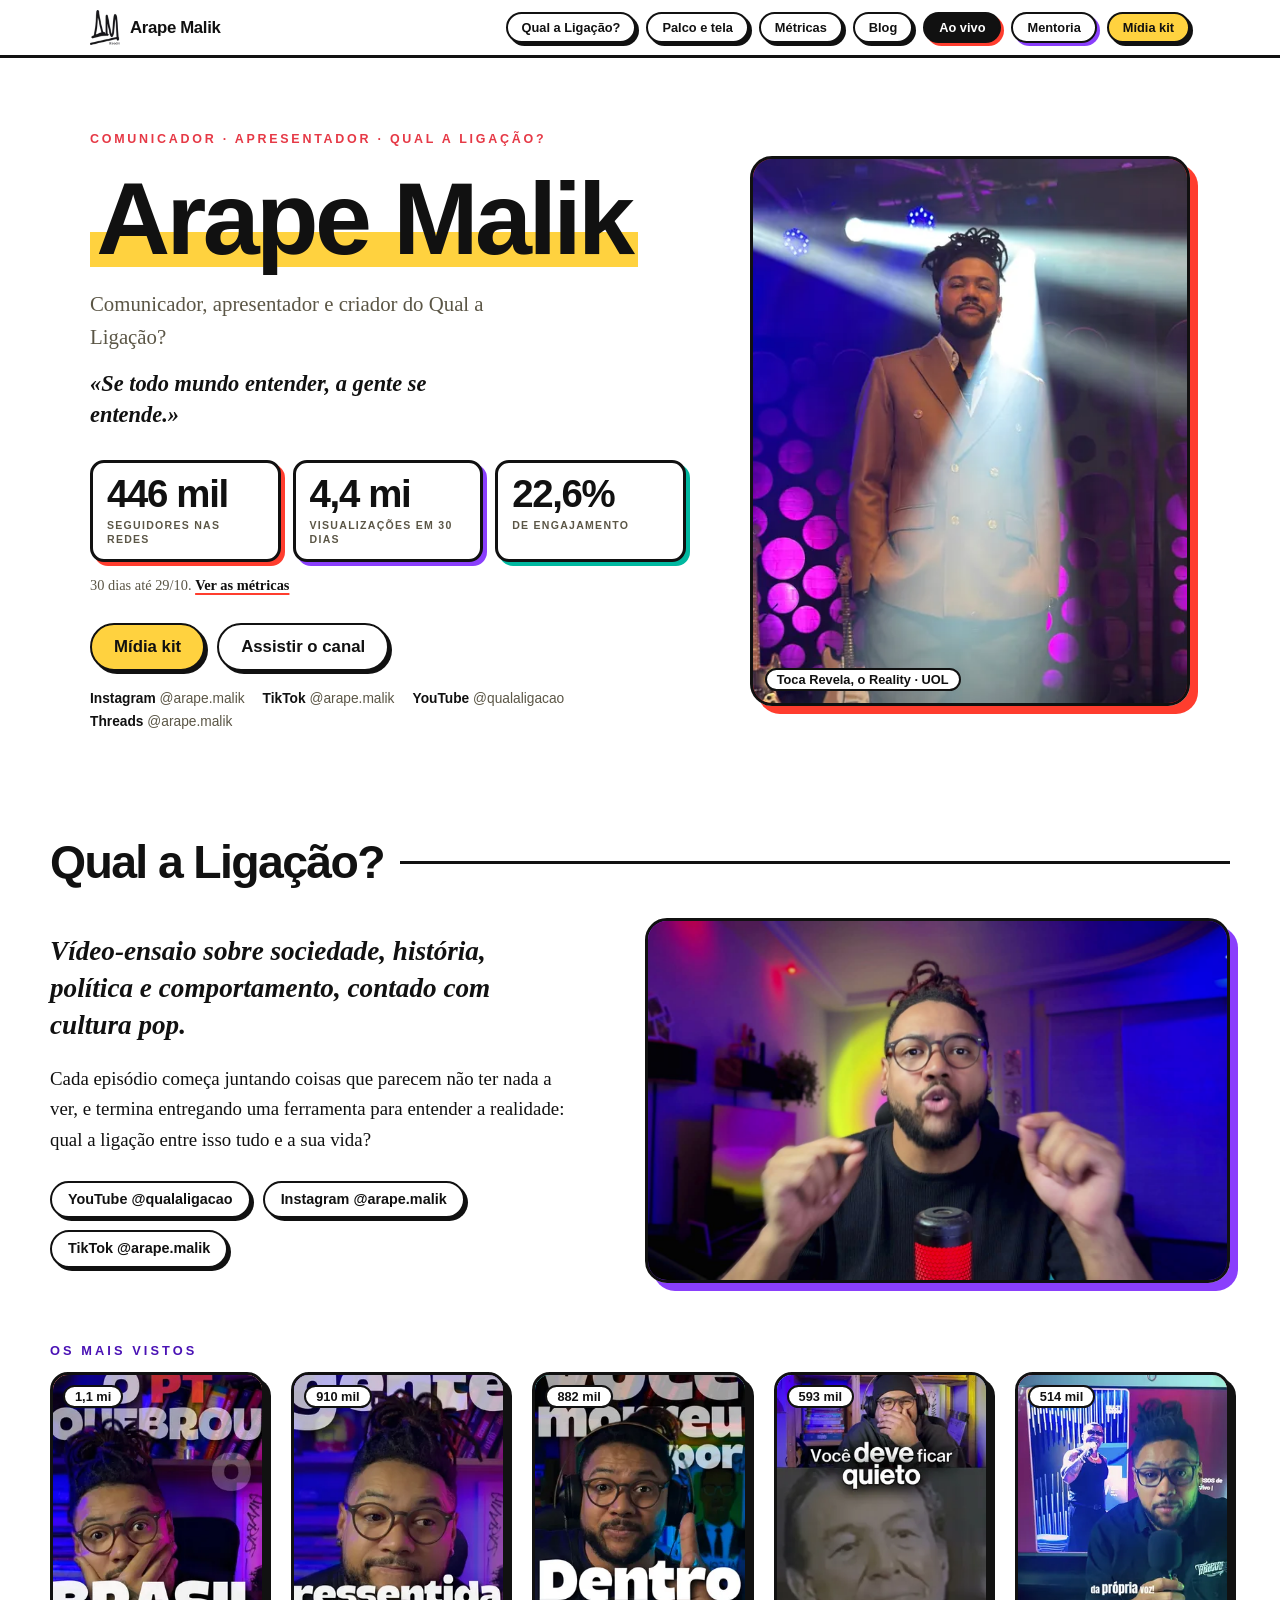
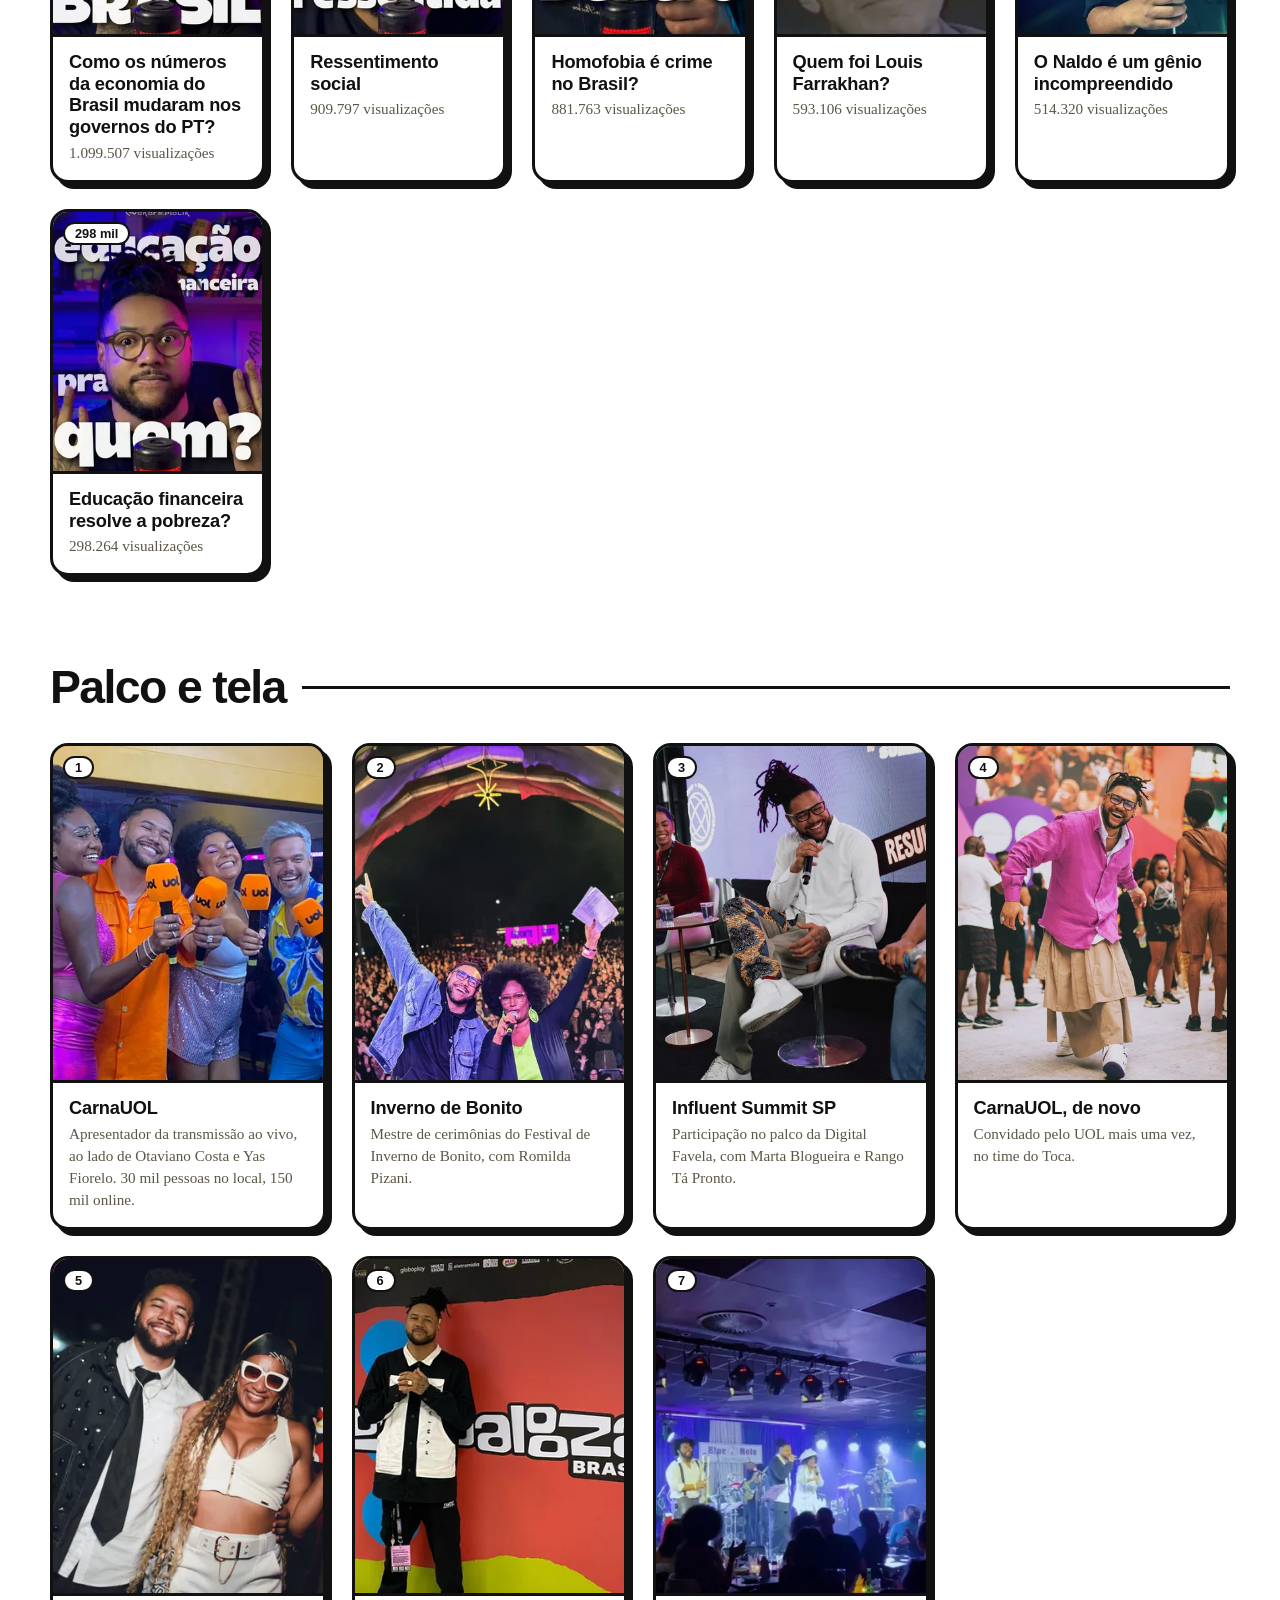
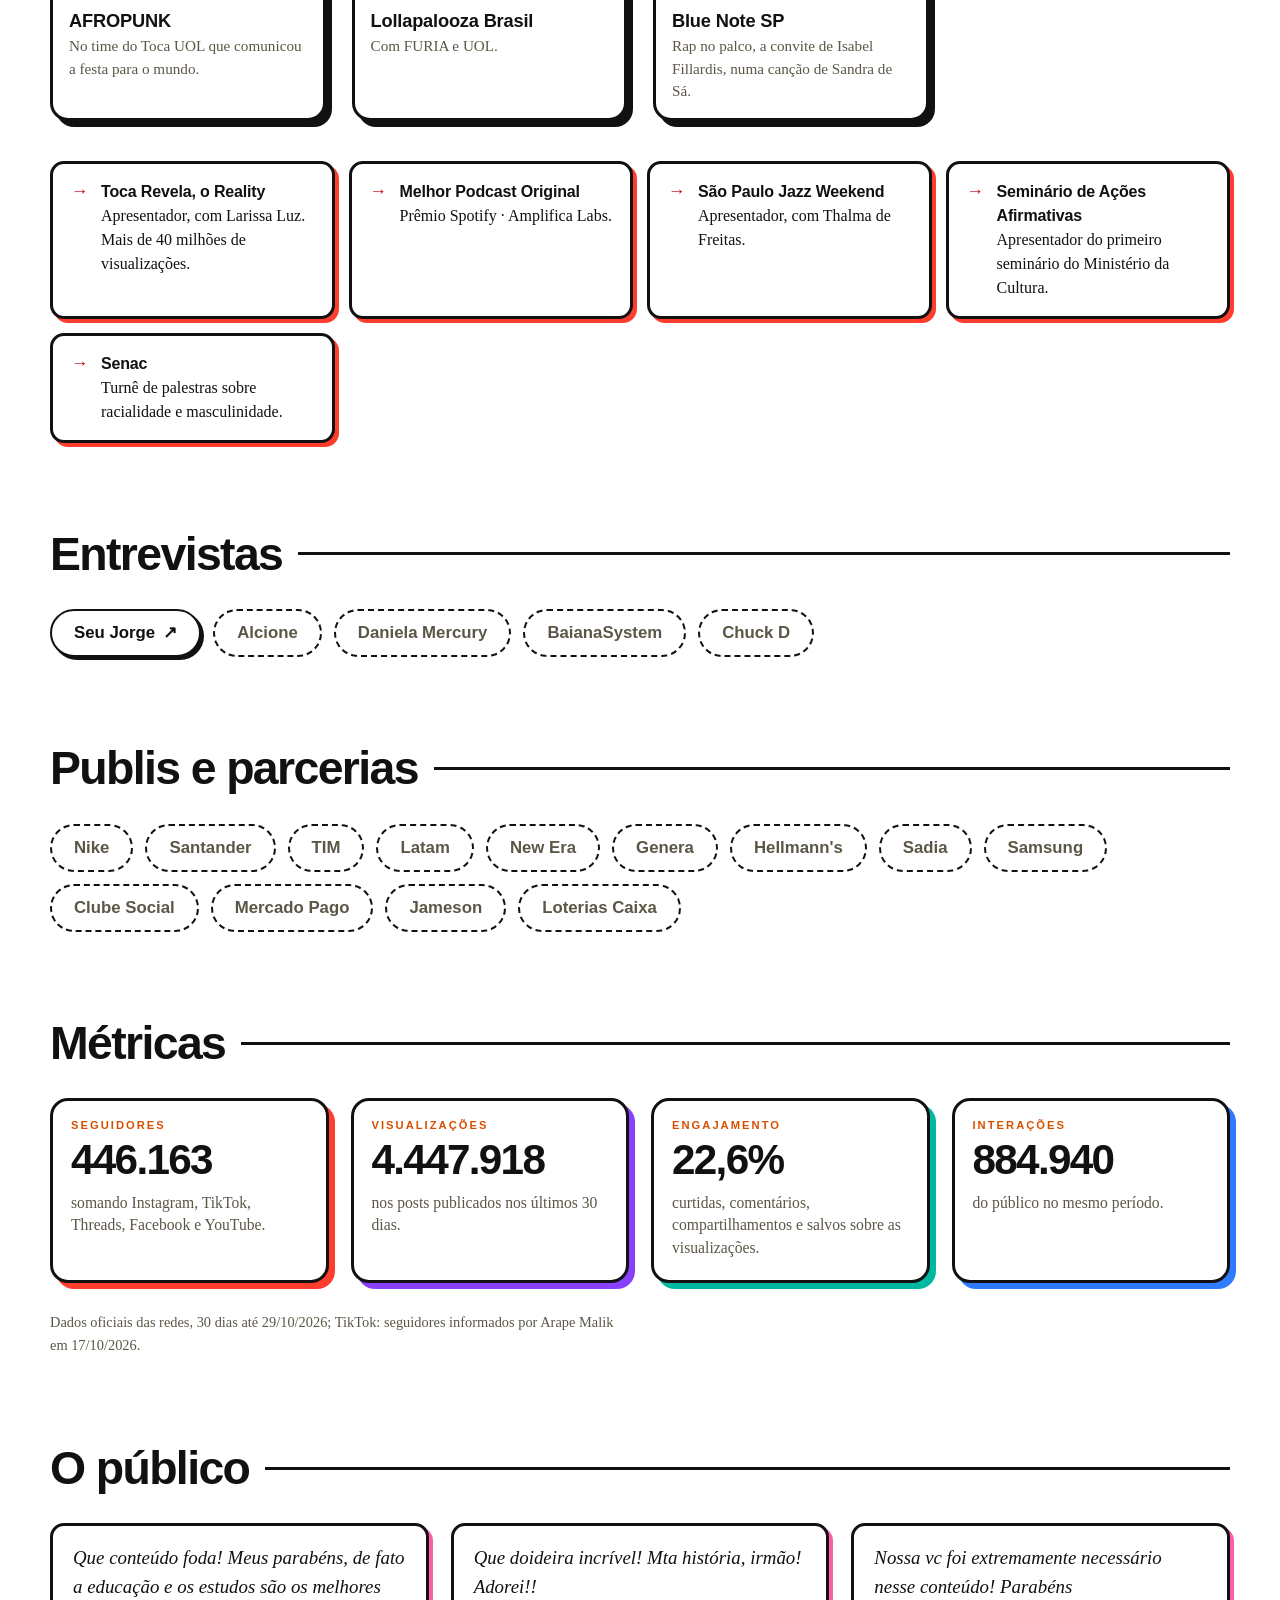
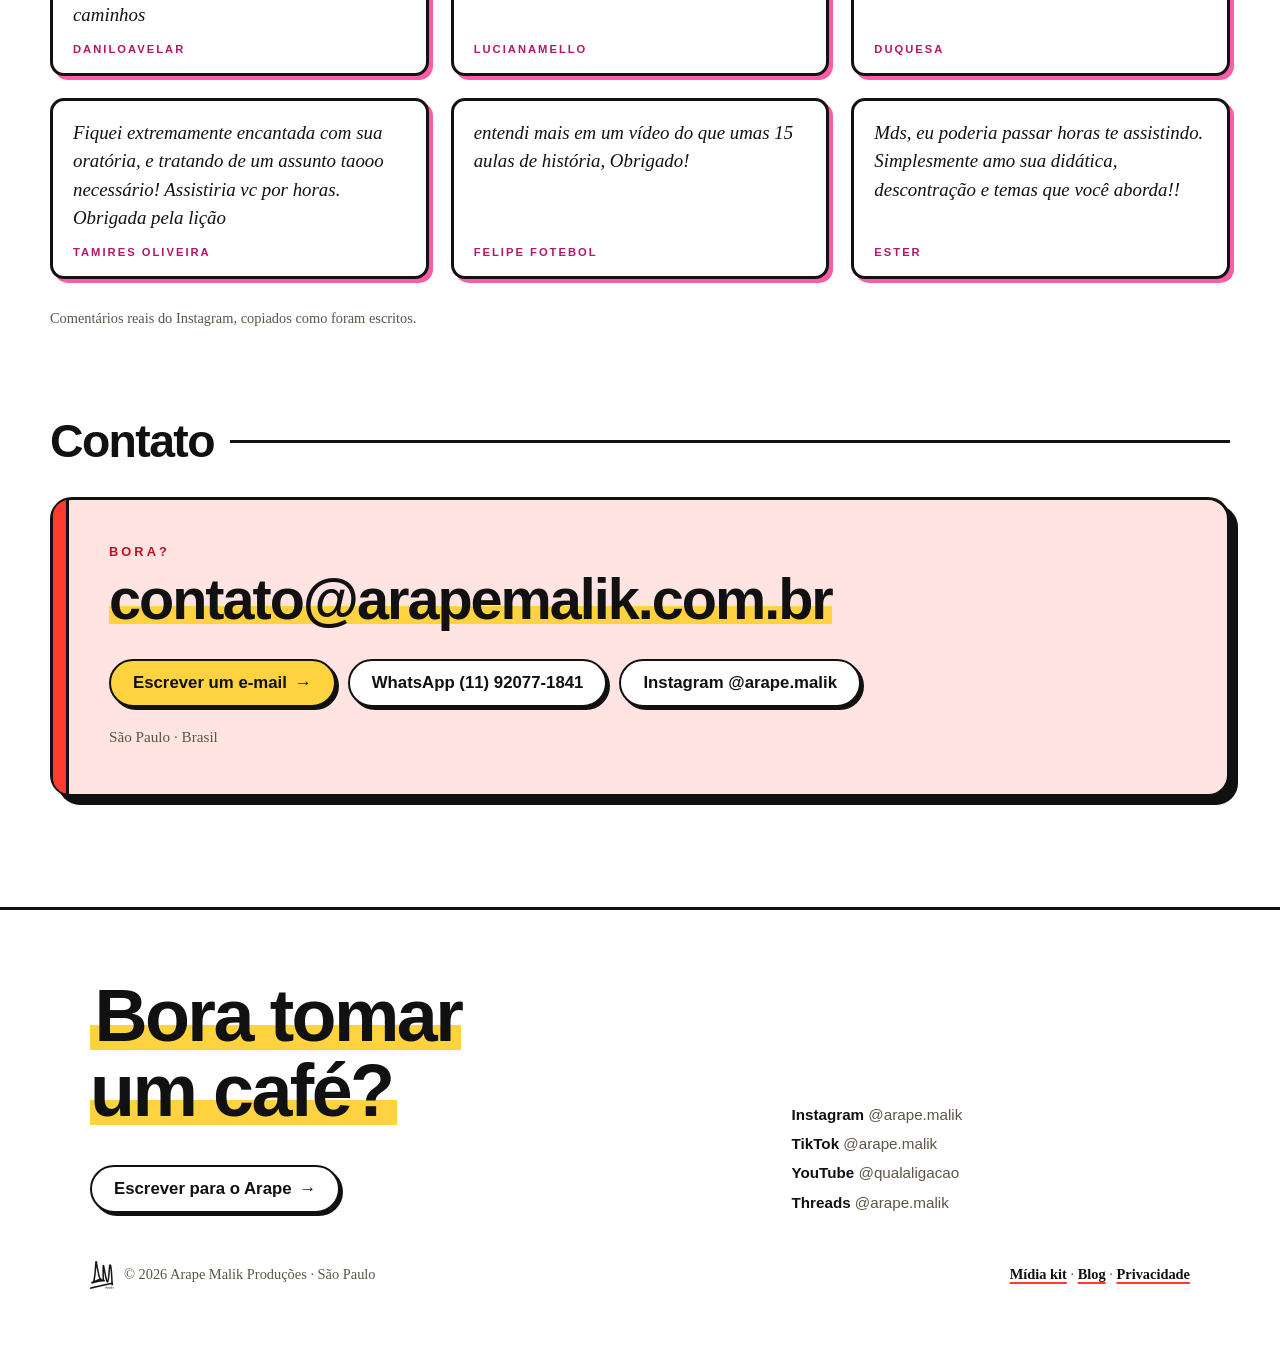
==== commit 40a067bf: "Atualização do site 2026-11-24" ====
--- a/index.html
+++ b/index.html
@@ -1 +1 @@
-<!DOCTYPE html><html lang="pt-BR" data-astro-cid-hkbrpulz><head><meta charset="utf-8"><meta name="viewport" content="width=device-width, initial-scale=1"><title>Arape Malik — comunicador e criador do Qual a Ligação?</title><meta name="description" content="Arape Malik é comunicador, apresentador e criador do Qual a Ligação?. Palco, tela, entrevistas, métricas e contato."><meta name="theme-color" content="#ffffff"><link rel="icon" href="/favicon.svg" type="image/svg+xml"><link rel="canonical" href="https://arapemalik.com.br/"><meta property="og:title" content="Arape Malik — comunicador e criador do Qual a Ligação?"><meta property="og:description" content="Arape Malik é comunicador, apresentador e criador do Qual a Ligação?. Palco, tela, entrevistas, métricas e contato."><meta property="og:locale" content="pt_BR"><link rel="stylesheet" href="/_astro/Rodape.ITmx2J_1.css"><link rel="stylesheet" href="/_astro/Contato.kucZ4lnZ.css"></head><body data-astro-cid-hkbrpulz><header class="bar" data-astro-cid-hkbrpulz><div class="wrap" data-astro-cid-hkbrpulz><a class="marca" href="/" aria-label="Arape Malik Produções, início" data-astro-cid-hkbrpulz><img src="/_astro/am-prod-preto.DW36U5XY_2cjgua.webp" alt loading="eager" data-astro-cid-hkbrpulz="true" decoding="async" width="48" height="56"><span data-astro-cid-hkbrpulz>Arape Malik</span></a><nav aria-label="Principal" data-astro-cid-hkbrpulz><a class="btn link" href="/#canal" data-astro-cid-hkbrpulz>Qual a Ligação?</a><a class="btn link" href="/#palco" data-astro-cid-hkbrpulz>Palco e tela</a><a class="btn link" href="/#metricas" data-astro-cid-hkbrpulz>Métricas</a><a class="btn link" href="/blog/" data-astro-cid-hkbrpulz>Blog</a><a class="btn aovivo" href="/encontro/" data-astro-cid-hkbrpulz>Ao vivo</a><a class="btn cheio" href="/midia-kit/" data-astro-cid-hkbrpulz>Mídia kit</a></nav></div></header><main><section class="hero wrap" id="inicio" aria-labelledby="t-hero" data-astro-cid-ge2uvauf><div class="texto" data-astro-cid-ge2uvauf><p class="kicker" data-astro-cid-ge2uvauf>Comunicador · Apresentador · Qual a Ligação?</p><h1 id="t-hero" data-astro-cid-ge2uvauf><span class="marca-texto" data-astro-cid-ge2uvauf>Arape Malik</span></h1><p class="quem" data-astro-cid-ge2uvauf>Comunicador, apresentador e criador do Qual a Ligação?</p><p class="frase" data-astro-cid-ge2uvauf>«Se todo mundo entender, a gente se entende.»</p><dl class="numeros" data-astro-cid-ge2uvauf><div data-astro-cid-ge2uvauf><dt class="nums" data-astro-cid-ge2uvauf>446 mil</dt><dd data-astro-cid-ge2uvauf>seguidores nas redes</dd></div><div data-astro-cid-ge2uvauf><dt class="nums" data-astro-cid-ge2uvauf>4,4 mi</dt><dd data-astro-cid-ge2uvauf>visualizações em 30 dias</dd></div><div data-astro-cid-ge2uvauf><dt class="nums" data-astro-cid-ge2uvauf>22,6%</dt><dd data-astro-cid-ge2uvauf>de engajamento</dd></div></dl><p class="fonte" data-astro-cid-ge2uvauf>30 dias até 29/10. <a href="/#metricas" data-astro-cid-ge2uvauf>Ver as métricas</a></p><div class="acoes" data-astro-cid-ge2uvauf><a class="btn grande cheio" href="/midia-kit/" data-astro-cid-ge2uvauf>Mídia kit</a><a class="btn grande" href="https://www.youtube.com/@qualaligacao" data-astro-cid-ge2uvauf>Assistir o canal</a></div><ul class="redes" aria-label="Redes" data-astro-cid-ge2uvauf><li data-astro-cid-ge2uvauf><a href="https://www.instagram.com/arape.malik/" data-astro-cid-ge2uvauf><b data-astro-cid-ge2uvauf>Instagram</b> @arape.malik</a></li><li data-astro-cid-ge2uvauf><a href="https://www.tiktok.com/@arape.malik" data-astro-cid-ge2uvauf><b data-astro-cid-ge2uvauf>TikTok</b> @arape.malik</a></li><li data-astro-cid-ge2uvauf><a href="https://www.youtube.com/@qualaligacao" data-astro-cid-ge2uvauf><b data-astro-cid-ge2uvauf>YouTube</b> @qualaligacao</a></li><li data-astro-cid-ge2uvauf><a href="https://www.threads.com/@arape.malik" data-astro-cid-ge2uvauf><b data-astro-cid-ge2uvauf>Threads</b> @arape.malik</a></li></ul></div><figure class="pimg foto" data-astro-cid-ge2uvauf><img src="/_astro/toca-revela.S7egX8rP_Zub5rn.webp" srcset="/_astro/toca-revela.S7egX8rP_2u8avT.webp 600w, /_astro/toca-revela.S7egX8rP_Z36LUs.webp 900w, /_astro/toca-revela.S7egX8rP_Zub5rn.webp 1440w" alt="Arape Malik de terno, sob o foco de luz no palco do Toca Revela" sizes="(max-width: 820px) 100vw, 44vw" loading="eager" fetchpriority="high" data-astro-cid-ge2uvauf="true" decoding="async" width="1440" height="1440"><figcaption class="num" data-astro-cid-ge2uvauf>Toca Revela, o Reality · UOL</figcaption></figure></section><section class="area wrap canal" id="canal" aria-labelledby="t-canal" style="--a:#8a3ffc;--d:#4a12b5" data-astro-cid-f2x5a2hj><h2 id="t-canal" data-astro-cid-f2x5a2hj>Qual a Ligação?</h2><div class="cols" data-astro-cid-f2x5a2hj><div class="sobre" data-astro-cid-f2x5a2hj><p class="tag" data-astro-cid-f2x5a2hj>Vídeo-ensaio sobre sociedade, história, política e comportamento, contado com cultura pop.</p><p class="corpo" data-astro-cid-f2x5a2hj>Cada episódio começa juntando coisas que parecem não ter nada a ver, e termina entregando uma ferramenta para entender a realidade: qual a ligação entre isso tudo e a sua vida?</p><div class="pilulas" data-astro-cid-f2x5a2hj><a class="btn" href="https://www.youtube.com/@qualaligacao" data-astro-cid-f2x5a2hj>YouTube @qualaligacao</a><a class="btn" href="https://www.instagram.com/arape.malik/" data-astro-cid-f2x5a2hj>Instagram @arape.malik</a><a class="btn" href="https://www.tiktok.com/@arape.malik" data-astro-cid-f2x5a2hj>TikTok @arape.malik</a></div></div><div class="pimg estudio" data-astro-cid-f2x5a2hj><video autoplay muted loop playsinline preload="metadata" poster="/video/estudio-poster.jpg" aria-label="Arape Malik explicando no estúdio, sob luz violeta, com o microfone vermelho" data-astro-cid-f2x5a2hj><source src="/video/estudio.mp4" type="video/mp4" data-astro-cid-f2x5a2hj><img src="/_astro/estudio.NR4DT4O6_Z1UojzM.webp" srcset="/_astro/estudio.NR4DT4O6_Z7lFzj.webp 800w, /_astro/estudio.NR4DT4O6_Z1Ezmao.webp 1400w" alt sizes="(max-width: 820px) 100vw, 50vw" data-astro-cid-f2x5a2hj="true" loading="lazy" decoding="async" width="2400" height="1350"></video></div></div><h3 class="sec-h" data-astro-cid-f2x5a2hj>Os mais vistos</h3><ul class="grid videos" data-astro-cid-f2x5a2hj><li data-astro-cid-f2x5a2hj><a class="card" href="https://www.instagram.com/reel/DezVq97s3_2/" style="--c:#ff3d2e" data-astro-cid-f2x5a2hj><div class="thumb" data-astro-cid-f2x5a2hj><span class="num nums" data-astro-cid-f2x5a2hj>1,1 mi</span><img src="/_astro/economia-pt.rFF47lvz_Z1U5Fvq.webp" srcset="/_astro/economia-pt.rFF47lvz_Z17IQC9.webp 300w, /_astro/economia-pt.rFF47lvz_Z1Q5DeQ.webp 600w" alt="Capa do vídeo «Como os números da economia do Brasil mudaram nos governos do PT?»" sizes="(max-width: 600px) 100vw, 280px" data-astro-cid-f2x5a2hj="true" loading="lazy" decoding="async" width="1080" height="1920"></div><div class="t" data-astro-cid-f2x5a2hj>Como os números da economia do Brasil mudaram nos governos do PT?</div><div class="s nums" data-astro-cid-f2x5a2hj>1.099.507 visualizações</div></a></li><li data-astro-cid-f2x5a2hj><a class="card" href="https://www.instagram.com/reel/Deh2lmXs4-a/" style="--c:#8a3ffc" data-astro-cid-f2x5a2hj><div class="thumb" data-astro-cid-f2x5a2hj><span class="num nums" data-astro-cid-f2x5a2hj>910 mil</span><img src="/_astro/ressentimento.BmEL6wVa_ZxoolH.webp" srcset="/_astro/ressentimento.BmEL6wVa_2riLzp.webp 300w, /_astro/ressentimento.BmEL6wVa_Zh1HDK.webp 600w" alt="Capa do vídeo «Ressentimento social»" sizes="(max-width: 600px) 100vw, 280px" data-astro-cid-f2x5a2hj="true" loading="lazy" decoding="async" width="1080" height="1920"></div><div class="t" data-astro-cid-f2x5a2hj>Ressentimento social</div><div class="s nums" data-astro-cid-f2x5a2hj>909.797 visualizações</div></a></li><li data-astro-cid-f2x5a2hj><a class="card" href="https://www.instagram.com/reel/DendShojqdv/" style="--c:#00b8a0" data-astro-cid-f2x5a2hj><div class="thumb" data-astro-cid-f2x5a2hj><span class="num nums" data-astro-cid-f2x5a2hj>882 mil</span><img src="/_astro/homofobia-crime.DOpSaTus_Z48YPO.webp" srcset="/_astro/homofobia-crime.DOpSaTus_Z1UAi6J.webp 300w, /_astro/homofobia-crime.DOpSaTus_XKSL8.webp 600w" alt="Capa do vídeo «Homofobia é crime no Brasil?»" sizes="(max-width: 600px) 100vw, 280px" data-astro-cid-f2x5a2hj="true" loading="lazy" decoding="async" width="1080" height="1920"></div><div class="t" data-astro-cid-f2x5a2hj>Homofobia é crime no Brasil?</div><div class="s nums" data-astro-cid-f2x5a2hj>881.763 visualizações</div></a></li><li data-astro-cid-f2x5a2hj><a class="card" href="https://www.instagram.com/reel/DdYfieEM3Wl/" style="--c:#2f7bff" data-astro-cid-f2x5a2hj><div class="thumb" data-astro-cid-f2x5a2hj><span class="num nums" data-astro-cid-f2x5a2hj>593 mil</span><img src="/_astro/farrakhan.CgFcDJ08_Z1Ir9rK.webp" srcset="/_astro/farrakhan.CgFcDJ08_Zjc20o.webp 300w, /_astro/farrakhan.CgFcDJ08_MT4cs.webp 600w" alt="Capa do vídeo «Quem foi Louis Farrakhan?»" sizes="(max-width: 600px) 100vw, 280px" data-astro-cid-f2x5a2hj="true" loading="lazy" decoding="async" width="1080" height="1920"></div><div class="t" data-astro-cid-f2x5a2hj>Quem foi Louis Farrakhan?</div><div class="s nums" data-astro-cid-f2x5a2hj>593.106 visualizações</div></a></li><li data-astro-cid-f2x5a2hj><a class="card" href="https://www.instagram.com/reel/DMLh8gdviWA/" style="--c:#ff2e63" data-astro-cid-f2x5a2hj><div class="thumb" data-astro-cid-f2x5a2hj><span class="num nums" data-astro-cid-f2x5a2hj>514 mil</span><img src="/_astro/naldo.C4gv2TXJ_ZqaYnY.webp" srcset="/_astro/naldo.C4gv2TXJ_Z1sf43F.webp 300w, /_astro/naldo.C4gv2TXJ_Nyh3l.webp 600w" alt="Capa do vídeo «O Naldo é um gênio incompreendido»" sizes="(max-width: 600px) 100vw, 280px" data-astro-cid-f2x5a2hj="true" loading="lazy" decoding="async" width="1080" height="1920"></div><div class="t" data-astro-cid-f2x5a2hj>O Naldo é um gênio incompreendido</div><div class="s nums" data-astro-cid-f2x5a2hj>514.320 visualizações</div></a></li><li data-astro-cid-f2x5a2hj><a class="card" href="https://www.instagram.com/reel/Dd7yaiVTThB/" style="--c:#ff8a00" data-astro-cid-f2x5a2hj><div class="thumb" data-astro-cid-f2x5a2hj><span class="num nums" data-astro-cid-f2x5a2hj>298 mil</span><img src="/_astro/educacao-financeira.BTeEFMl3_ZO726c.webp" srcset="/_astro/educacao-financeira.BTeEFMl3_1G0VJV.webp 300w, /_astro/educacao-financeira.BTeEFMl3_Z1oDISs.webp 600w" alt="Capa do vídeo «Educação financeira resolve a pobreza?»" sizes="(max-width: 600px) 100vw, 280px" data-astro-cid-f2x5a2hj="true" loading="lazy" decoding="async" width="1080" height="1920"></div><div class="t" data-astro-cid-f2x5a2hj>Educação financeira resolve a pobreza?</div><div class="s nums" data-astro-cid-f2x5a2hj>298.264 visualizações</div></a></li></ul></section><section class="area wrap" id="palco" aria-labelledby="t-palco" style="--a:#ff3d2e;--d:#c1121f" data-astro-cid-vdyy5war><h2 id="t-palco" data-astro-cid-vdyy5war>Palco e tela</h2><ul class="grid itens" data-astro-cid-vdyy5war><li data-astro-cid-vdyy5war><a class="card" href="https://www.instagram.com/p/C2p3WZsvMPc/" style="--c:#ff3d2e" data-astro-cid-vdyy5war><div class="thumb" data-astro-cid-vdyy5war><span class="num" data-astro-cid-vdyy5war>1</span><img src="/_astro/carnauol-2024.B3znnmtZ_13avEo.webp" srcset="/_astro/carnauol-2024.B3znnmtZ_tc6uu.webp 400w, /_astro/carnauol-2024.B3znnmtZ_7OHOB.webp 700w" alt="Arape Malik de macacão laranja com microfone da UOL, ao lado de outros apresentadores" sizes="(max-width: 600px) 100vw, 300px" data-astro-cid-vdyy5war="true" loading="lazy" decoding="async" width="1440" height="1440"></div><div class="t" data-astro-cid-vdyy5war>CarnaUOL</div><div class="s" data-astro-cid-vdyy5war>Apresentador da transmissão ao vivo, ao lado de Otaviano Costa e Yas Fiorelo. 30 mil pessoas no local, 150 mil online.</div></a></li><li data-astro-cid-vdyy5war><a class="card" href="https://www.instagram.com/p/DN6TcLEkX5A/" style="--c:#8a3ffc" data-astro-cid-vdyy5war><div class="thumb" data-astro-cid-vdyy5war><span class="num" data-astro-cid-vdyy5war>2</span><img src="/_astro/bonito.Dc5UpViQ_Z7qoR7.webp" srcset="/_astro/bonito.Dc5UpViQ_Z1jS6HO.webp 400w, /_astro/bonito.Dc5UpViQ_Z1rL2sQ.webp 700w" alt="Arape Malik no palco do Festival de Inverno de Bonito, diante da plateia" sizes="(max-width: 600px) 100vw, 300px" data-astro-cid-vdyy5war="true" loading="lazy" decoding="async" width="1440" height="1909"></div><div class="t" data-astro-cid-vdyy5war>Inverno de Bonito</div><div class="s" data-astro-cid-vdyy5war>Mestre de cerimônias do Festival de Inverno de Bonito, com Romilda Pizani.</div></a></li><li data-astro-cid-vdyy5war><a class="card" href="https://www.instagram.com/p/DNZJ0G3vHSt/" style="--c:#00b8a0" data-astro-cid-vdyy5war><div class="thumb" data-astro-cid-vdyy5war><span class="num" data-astro-cid-vdyy5war>3</span><img src="/_astro/influent-summit.Bm8xb0Il_gTUwj.webp" srcset="/_astro/influent-summit.Bm8xb0Il_Z28QMPv.webp 400w, /_astro/influent-summit.Bm8xb0Il_Ze9kqY.webp 700w" alt="Arape Malik sentado no palco do Influent Summit, de microfone na mão" sizes="(max-width: 600px) 100vw, 300px" data-astro-cid-vdyy5war="true" loading="lazy" decoding="async" width="1440" height="1920"></div><div class="t" data-astro-cid-vdyy5war>Influent Summit SP</div><div class="s" data-astro-cid-vdyy5war>Participação no palco da Digital Favela, com Marta Blogueira e Rango Tá Pronto.</div></a></li><li data-astro-cid-vdyy5war><a class="card" href="https://www.instagram.com/p/DF6K0ESvjEi/" style="--c:#2f7bff" data-astro-cid-vdyy5war><div class="thumb" data-astro-cid-vdyy5war><span class="num" data-astro-cid-vdyy5war>4</span><img src="/_astro/carnauol-2025.BBCD0QQ8_2ciSpM.webp" srcset="/_astro/carnauol-2025.BBCD0QQ8_2rcX9f.webp 400w, /_astro/carnauol-2025.BBCD0QQ8_Z2vVg8U.webp 700w" alt="Arape Malik de camisa rosa e saia, dançando no CarnaUOL" sizes="(max-width: 600px) 100vw, 300px" data-astro-cid-vdyy5war="true" loading="lazy" decoding="async" width="1440" height="1800"></div><div class="t" data-astro-cid-vdyy5war>CarnaUOL, de novo</div><div class="s" data-astro-cid-vdyy5war>Convidado pelo UOL mais uma vez, no time do Toca.</div></a></li><li data-astro-cid-vdyy5war><a class="card" href="https://www.instagram.com/p/DCRq_zEPuww/" style="--c:#ff2e63" data-astro-cid-vdyy5war><div class="thumb" data-astro-cid-vdyy5war><span class="num" data-astro-cid-vdyy5war>5</span><img src="/_astro/afropunk.DX9iCgO4_Z2twBuu.webp" srcset="/_astro/afropunk.DX9iCgO4_Z1zy9B6.webp 400w, /_astro/afropunk.DX9iCgO4_oIGky.webp 700w" alt="Arape Malik de terno e gravata no AFROPUNK, ao lado de uma convidada" sizes="(max-width: 600px) 100vw, 300px" data-astro-cid-vdyy5war="true" loading="lazy" decoding="async" width="1440" height="1440"></div><div class="t" data-astro-cid-vdyy5war>AFROPUNK</div><div class="s" data-astro-cid-vdyy5war>No time do Toca UOL que comunicou a festa para o mundo.</div></a></li><li data-astro-cid-vdyy5war><a class="card" href="https://www.instagram.com/p/C47DPIeNWDP/" style="--c:#ff8a00" data-astro-cid-vdyy5war><div class="thumb" data-astro-cid-vdyy5war><span class="num" data-astro-cid-vdyy5war>6</span><img src="/_astro/lollapalooza.CLdFTiUt_Z1lyVKn.webp" srcset="/_astro/lollapalooza.CLdFTiUt_Z1YTaCs.webp 400w, /_astro/lollapalooza.CLdFTiUt_2vy1jz.webp 700w" alt="Arape Malik no painel do Lollapalooza Brasil" sizes="(max-width: 600px) 100vw, 300px" data-astro-cid-vdyy5war="true" loading="lazy" decoding="async" width="1440" height="1440"></div><div class="t" data-astro-cid-vdyy5war>Lollapalooza Brasil</div><div class="s" data-astro-cid-vdyy5war>Com FURIA e UOL.</div></a></li><li data-astro-cid-vdyy5war><a class="card" href="https://www.instagram.com/p/C5ROSn4rAnS/" style="--c:#00b3d9" data-astro-cid-vdyy5war><div class="thumb" data-astro-cid-vdyy5war><span class="num" data-astro-cid-vdyy5war>7</span><img src="/_astro/blue-note.t3opQrYl_2lnRJw.webp" srcset="/_astro/blue-note.t3opQrYl_ZAAWIW.webp 400w, /_astro/blue-note.t3opQrYl_ZAI19a.webp 700w" alt="Banda no palco do Blue Note São Paulo sob luz azul" sizes="(max-width: 600px) 100vw, 300px" data-astro-cid-vdyy5war="true" loading="lazy" decoding="async" width="720" height="720"></div><div class="t" data-astro-cid-vdyy5war>Blue Note SP</div><div class="s" data-astro-cid-vdyy5war>Rap no palco, a convite de Isabel Fillardis, numa canção de Sandra de Sá.</div></a></li></ul><ul class="apoio mais" data-astro-cid-vdyy5war><li data-astro-cid-vdyy5war><b data-astro-cid-vdyy5war>Toca Revela, o Reality</b>Apresentador, com Larissa Luz. Mais de 40 milhões de visualizações.</li><li data-astro-cid-vdyy5war><b data-astro-cid-vdyy5war>Melhor Podcast Original</b>Prêmio Spotify · Amplifica Labs.</li><li data-astro-cid-vdyy5war><b data-astro-cid-vdyy5war>São Paulo Jazz Weekend</b>Apresentador, com Thalma de Freitas.</li><li data-astro-cid-vdyy5war><b data-astro-cid-vdyy5war>Seminário de Ações Afirmativas</b>Apresentador do primeiro seminário do Ministério da Cultura.</li><li data-astro-cid-vdyy5war><b data-astro-cid-vdyy5war>Senac</b>Turnê de palestras sobre racialidade e masculinidade.</li></ul></section><section class="area wrap" id="entrevistas" aria-labelledby="t-ent" style="--a:#2f7bff;--d:#0a3fb8"><h2 id="t-ent">Entrevistas</h2><ul class="pilulas"><li><a class="btn grande" href="https://www.instagram.com/reel/DNtL2N42o0Z/">Seu Jorge <span aria-hidden="true">↗</span></a></li><li><span class="btn grande parado">Alcione</span></li><li><span class="btn grande parado">Daniela Mercury</span></li><li><span class="btn grande parado">BaianaSystem</span></li><li><span class="btn grande parado">Chuck D</span></li></ul></section><section class="area wrap" id="publis" aria-labelledby="t-marcas" style="--a:#00b8a0;--d:#02695f"><h2 id="t-marcas">Publis e parcerias</h2><ul class="pilulas"><li><span class="btn grande parado">Nike</span></li><li><span class="btn grande parado">Santander</span></li><li><span class="btn grande parado">TIM</span></li><li><span class="btn grande parado">Latam</span></li><li><span class="btn grande parado">New Era</span></li><li><span class="btn grande parado">Genera</span></li><li><span class="btn grande parado">Hellmann&#39;s</span></li><li><span class="btn grande parado">Sadia</span></li><li><span class="btn grande parado">Samsung</span></li><li><span class="btn grande parado">Clube Social</span></li><li><span class="btn grande parado">Mercado Pago</span></li><li><span class="btn grande parado">Jameson</span></li><li><span class="btn grande parado">Loterias Caixa</span></li></ul></section><section class="area wrap" id="metricas" aria-labelledby="t-met" style="--a:#ff8a00;--d:#d94f00" data-astro-cid-7rb4eju2><h2 id="t-met" data-astro-cid-7rb4eju2>Métricas</h2><dl class="blocos" data-astro-cid-7rb4eju2><div style="--c:#ff3d2e" data-astro-cid-7rb4eju2><dt data-astro-cid-7rb4eju2><span class="rot" data-astro-cid-7rb4eju2>Seguidores</span><span class="val nums" data-astro-cid-7rb4eju2>446.163</span></dt><dd data-astro-cid-7rb4eju2>somando Instagram, TikTok, Threads, Facebook e YouTube.</dd></div><div style="--c:#8a3ffc" data-astro-cid-7rb4eju2><dt data-astro-cid-7rb4eju2><span class="rot" data-astro-cid-7rb4eju2>Visualizações</span><span class="val nums" data-astro-cid-7rb4eju2>4.447.918</span></dt><dd data-astro-cid-7rb4eju2>nos posts publicados nos últimos 30 dias.</dd></div><div style="--c:#00b8a0" data-astro-cid-7rb4eju2><dt data-astro-cid-7rb4eju2><span class="rot" data-astro-cid-7rb4eju2>Engajamento</span><span class="val nums" data-astro-cid-7rb4eju2>22,6%</span></dt><dd data-astro-cid-7rb4eju2>curtidas, comentários, compartilhamentos e salvos sobre as visualizações.</dd></div><div style="--c:#2f7bff" data-astro-cid-7rb4eju2><dt data-astro-cid-7rb4eju2><span class="rot" data-astro-cid-7rb4eju2>Interações</span><span class="val nums" data-astro-cid-7rb4eju2>884.940</span></dt><dd data-astro-cid-7rb4eju2>do público no mesmo período.</dd></div></dl><p class="fonte" data-astro-cid-7rb4eju2>Dados oficiais das redes, 30 dias até 29/10/2026; TikTok: seguidores informados por Arape Malik em 17/10/2026.</p></section><section class="area wrap" id="publico" aria-labelledby="t-pub" style="--a:#ff5ca8;--d:#b3166b" data-astro-cid-7soevinl><h2 id="t-pub" data-astro-cid-7soevinl>O público</h2><ul class="comentarios" data-astro-cid-7soevinl><li data-astro-cid-7soevinl><blockquote data-astro-cid-7soevinl><p data-astro-cid-7soevinl>Que conteúdo foda! Meus parabéns, de fato a educação e os estudos são os melhores caminhos</p></blockquote><p class="quem" data-astro-cid-7soevinl>daniloavelar</p></li><li data-astro-cid-7soevinl><blockquote data-astro-cid-7soevinl><p data-astro-cid-7soevinl>Que doideira incrível! Mta história, irmão! Adorei!!</p></blockquote><p class="quem" data-astro-cid-7soevinl>lucianamello</p></li><li data-astro-cid-7soevinl><blockquote data-astro-cid-7soevinl><p data-astro-cid-7soevinl>Nossa vc foi extremamente necessário nesse conteúdo! Parabéns</p></blockquote><p class="quem" data-astro-cid-7soevinl>duquesa</p></li><li data-astro-cid-7soevinl><blockquote data-astro-cid-7soevinl><p data-astro-cid-7soevinl>Fiquei extremamente encantada com sua oratória, e tratando de um assunto taooo necessário! Assistiria vc por horas. Obrigada pela lição</p></blockquote><p class="quem" data-astro-cid-7soevinl>Tamires Oliveira</p></li><li data-astro-cid-7soevinl><blockquote data-astro-cid-7soevinl><p data-astro-cid-7soevinl>entendi mais em um vídeo do que umas 15 aulas de história, Obrigado!</p></blockquote><p class="quem" data-astro-cid-7soevinl>Felipe fotebol</p></li><li data-astro-cid-7soevinl><blockquote data-astro-cid-7soevinl><p data-astro-cid-7soevinl>Mds, eu poderia passar horas te assistindo. Simplesmente amo sua didática, descontração e temas que você aborda!!</p></blockquote><p class="quem" data-astro-cid-7soevinl>Ester</p></li></ul><p class="nota" data-astro-cid-7soevinl>Comentários reais do Instagram, copiados como foram escritos.</p></section><section class="area wrap" aria-labelledby="t-contato" id="contato" style="--a:#ff3d2e;--d:#c1121f" data-astro-cid-okcsjmol><h2 id="t-contato" data-astro-cid-okcsjmol>Contato</h2><div class="viab" data-astro-cid-okcsjmol><p class="chamada" data-astro-cid-okcsjmol>Bora?</p><a class="email" href="mailto:contato@arapemalik.com.br?subject=Proposta%20de%20trabalho&amp;body=Ol%C3%A1%2C%20Arape!%0A%0AEmpresa%20ou%20evento%3A%0AFormato%20(palestra%2C%20apresenta%C3%A7%C3%A3o%2C%20conte%C3%BAdo%20para%20marca%E2%80%A6)%3A%0AData%20e%20cidade%3A%0A%0A" data-astro-cid-okcsjmol>contato@arapemalik.com.br</a><div class="linhas" data-astro-cid-okcsjmol><a class="btn grande cheio" href="mailto:contato@arapemalik.com.br?subject=Proposta%20de%20trabalho&amp;body=Ol%C3%A1%2C%20Arape!%0A%0AEmpresa%20ou%20evento%3A%0AFormato%20(palestra%2C%20apresenta%C3%A7%C3%A3o%2C%20conte%C3%BAdo%20para%20marca%E2%80%A6)%3A%0AData%20e%20cidade%3A%0A%0A" data-astro-cid-okcsjmol>Escrever um e-mail <span aria-hidden="true" data-astro-cid-okcsjmol>→</span></a><a class="btn grande nums" href="https://wa.me/5511920771841" data-astro-cid-okcsjmol>WhatsApp (11) 92077-1841</a><a class="btn grande" href="https://www.instagram.com/arape.malik/" data-astro-cid-okcsjmol>Instagram @arape.malik</a></div><p class="onde" data-astro-cid-okcsjmol>São Paulo · Brasil</p></div></section></main><footer class="rodape" id="rodape" data-astro-cid-wy2sysiw><div class="wrap topo" data-astro-cid-wy2sysiw><div class="convite" data-astro-cid-wy2sysiw><p class="frase" data-astro-cid-wy2sysiw><span class="marca-texto" data-astro-cid-wy2sysiw>Bora tomar um café?</span></p><a class="btn grande" href="mailto:contato@arapemalik.com.br" data-astro-cid-wy2sysiw>Escrever para o Arape <span aria-hidden="true" data-astro-cid-wy2sysiw>→</span></a></div><ul class="redes" aria-label="Redes" data-astro-cid-wy2sysiw><li data-astro-cid-wy2sysiw><a href="https://www.instagram.com/arape.malik/" data-astro-cid-wy2sysiw><b data-astro-cid-wy2sysiw>Instagram</b> @arape.malik</a></li><li data-astro-cid-wy2sysiw><a href="https://www.tiktok.com/@arape.malik" data-astro-cid-wy2sysiw><b data-astro-cid-wy2sysiw>TikTok</b> @arape.malik</a></li><li data-astro-cid-wy2sysiw><a href="https://www.youtube.com/@qualaligacao" data-astro-cid-wy2sysiw><b data-astro-cid-wy2sysiw>YouTube</b> @qualaligacao</a></li><li data-astro-cid-wy2sysiw><a href="https://www.threads.com/@arape.malik" data-astro-cid-wy2sysiw><b data-astro-cid-wy2sysiw>Threads</b> @arape.malik</a></li></ul></div><div class="wrap foot" data-astro-cid-wy2sysiw><span class="assina" data-astro-cid-wy2sysiw><img src="/_astro/am-prod-preto.DW36U5XY_2cjgua.webp" alt="AM Prod" data-astro-cid-wy2sysiw="true" loading="lazy" decoding="async" width="48" height="56"> © 2026 Arape Malik Produções · São Paulo</span><span data-astro-cid-wy2sysiw><a href="/midia-kit/" data-astro-cid-wy2sysiw>Mídia kit</a> · <a href="/blog/" data-astro-cid-wy2sysiw>Blog</a> · <a href="/planejador/privacidade/" data-astro-cid-wy2sysiw>Privacidade</a></span></div></footer></body></html>+<!DOCTYPE html><html lang="pt-BR" data-astro-cid-hkbrpulz><head><meta charset="utf-8"><meta name="viewport" content="width=device-width, initial-scale=1"><title>Arape Malik — comunicador e criador do Qual a Ligação?</title><meta name="description" content="Arape Malik é comunicador, apresentador e criador do Qual a Ligação?. Palco, tela, entrevistas, métricas e contato."><meta name="theme-color" content="#ffffff"><link rel="icon" href="/favicon.svg" type="image/svg+xml"><link rel="canonical" href="https://arapemalik.com.br/"><meta property="og:title" content="Arape Malik — comunicador e criador do Qual a Ligação?"><meta property="og:description" content="Arape Malik é comunicador, apresentador e criador do Qual a Ligação?. Palco, tela, entrevistas, métricas e contato."><meta property="og:locale" content="pt_BR"><link rel="stylesheet" href="/_astro/Rodape.C9Xt_T0b.css"><link rel="stylesheet" href="/_astro/Contato.kucZ4lnZ.css"></head><body data-astro-cid-hkbrpulz><header class="bar" data-astro-cid-hkbrpulz><div class="wrap" data-astro-cid-hkbrpulz><a class="marca" href="/" aria-label="Arape Malik Produções, início" data-astro-cid-hkbrpulz><img src="/_astro/am-prod-preto.DW36U5XY_2cjgua.webp" alt loading="eager" data-astro-cid-hkbrpulz="true" decoding="async" width="48" height="56"><span data-astro-cid-hkbrpulz>Arape Malik</span></a><nav aria-label="Principal" data-astro-cid-hkbrpulz><a class="btn link" href="/#canal" data-astro-cid-hkbrpulz>Qual a Ligação?</a><a class="btn link" href="/#palco" data-astro-cid-hkbrpulz>Palco e tela</a><a class="btn link" href="/#metricas" data-astro-cid-hkbrpulz>Métricas</a><a class="btn link" href="/blog/" data-astro-cid-hkbrpulz>Blog</a><a class="btn aovivo" href="/encontro/" data-astro-cid-hkbrpulz>Ao vivo</a><a class="btn mentoria" href="/mentoria/" data-astro-cid-hkbrpulz>Mentoria</a><a class="btn cheio" href="/midia-kit/" data-astro-cid-hkbrpulz>Mídia kit</a></nav></div></header><main><section class="hero wrap" id="inicio" aria-labelledby="t-hero" data-astro-cid-ge2uvauf><div class="texto" data-astro-cid-ge2uvauf><p class="kicker" data-astro-cid-ge2uvauf>Comunicador · Apresentador · Qual a Ligação?</p><h1 id="t-hero" data-astro-cid-ge2uvauf><span class="marca-texto" data-astro-cid-ge2uvauf>Arape Malik</span></h1><p class="quem" data-astro-cid-ge2uvauf>Comunicador, apresentador e criador do Qual a Ligação?</p><p class="frase" data-astro-cid-ge2uvauf>«Se todo mundo entender, a gente se entende.»</p><dl class="numeros" data-astro-cid-ge2uvauf><div data-astro-cid-ge2uvauf><dt class="nums" data-astro-cid-ge2uvauf>446 mil</dt><dd data-astro-cid-ge2uvauf>seguidores nas redes</dd></div><div data-astro-cid-ge2uvauf><dt class="nums" data-astro-cid-ge2uvauf>4,4 mi</dt><dd data-astro-cid-ge2uvauf>visualizações em 30 dias</dd></div><div data-astro-cid-ge2uvauf><dt class="nums" data-astro-cid-ge2uvauf>22,6%</dt><dd data-astro-cid-ge2uvauf>de engajamento</dd></div></dl><p class="fonte" data-astro-cid-ge2uvauf>30 dias até 29/10. <a href="/#metricas" data-astro-cid-ge2uvauf>Ver as métricas</a></p><div class="acoes" data-astro-cid-ge2uvauf><a class="btn grande cheio" href="/midia-kit/" data-astro-cid-ge2uvauf>Mídia kit</a><a class="btn grande" href="https://www.youtube.com/@qualaligacao" data-astro-cid-ge2uvauf>Assistir o canal</a></div><ul class="redes" aria-label="Redes" data-astro-cid-ge2uvauf><li data-astro-cid-ge2uvauf><a href="https://www.instagram.com/arape.malik/" data-astro-cid-ge2uvauf><b data-astro-cid-ge2uvauf>Instagram</b> @arape.malik</a></li><li data-astro-cid-ge2uvauf><a href="https://www.tiktok.com/@arape.malik" data-astro-cid-ge2uvauf><b data-astro-cid-ge2uvauf>TikTok</b> @arape.malik</a></li><li data-astro-cid-ge2uvauf><a href="https://www.youtube.com/@qualaligacao" data-astro-cid-ge2uvauf><b data-astro-cid-ge2uvauf>YouTube</b> @qualaligacao</a></li><li data-astro-cid-ge2uvauf><a href="https://www.threads.com/@arape.malik" data-astro-cid-ge2uvauf><b data-astro-cid-ge2uvauf>Threads</b> @arape.malik</a></li></ul></div><figure class="pimg foto" data-astro-cid-ge2uvauf><img src="/_astro/toca-revela.S7egX8rP_Zub5rn.webp" srcset="/_astro/toca-revela.S7egX8rP_2u8avT.webp 600w, /_astro/toca-revela.S7egX8rP_Z36LUs.webp 900w, /_astro/toca-revela.S7egX8rP_Zub5rn.webp 1440w" alt="Arape Malik de terno, sob o foco de luz no palco do Toca Revela" sizes="(max-width: 820px) 100vw, 44vw" loading="eager" fetchpriority="high" data-astro-cid-ge2uvauf="true" decoding="async" width="1440" height="1440"><figcaption class="num" data-astro-cid-ge2uvauf>Toca Revela, o Reality · UOL</figcaption></figure></section><section class="area wrap canal" id="canal" aria-labelledby="t-canal" style="--a:#8a3ffc;--d:#4a12b5" data-astro-cid-f2x5a2hj><h2 id="t-canal" data-astro-cid-f2x5a2hj>Qual a Ligação?</h2><div class="cols" data-astro-cid-f2x5a2hj><div class="sobre" data-astro-cid-f2x5a2hj><p class="tag" data-astro-cid-f2x5a2hj>Vídeo-ensaio sobre sociedade, história, política e comportamento, contado com cultura pop.</p><p class="corpo" data-astro-cid-f2x5a2hj>Cada episódio começa juntando coisas que parecem não ter nada a ver, e termina entregando uma ferramenta para entender a realidade: qual a ligação entre isso tudo e a sua vida?</p><div class="pilulas" data-astro-cid-f2x5a2hj><a class="btn" href="https://www.youtube.com/@qualaligacao" data-astro-cid-f2x5a2hj>YouTube @qualaligacao</a><a class="btn" href="https://www.instagram.com/arape.malik/" data-astro-cid-f2x5a2hj>Instagram @arape.malik</a><a class="btn" href="https://www.tiktok.com/@arape.malik" data-astro-cid-f2x5a2hj>TikTok @arape.malik</a></div></div><div class="pimg estudio" data-astro-cid-f2x5a2hj><video autoplay muted loop playsinline preload="metadata" poster="/video/estudio-poster.jpg" aria-label="Arape Malik explicando no estúdio, sob luz violeta, com o microfone vermelho" data-astro-cid-f2x5a2hj><source src="/video/estudio.mp4" type="video/mp4" data-astro-cid-f2x5a2hj><img src="/_astro/estudio.NR4DT4O6_Z1UojzM.webp" srcset="/_astro/estudio.NR4DT4O6_Z7lFzj.webp 800w, /_astro/estudio.NR4DT4O6_Z1Ezmao.webp 1400w" alt sizes="(max-width: 820px) 100vw, 50vw" data-astro-cid-f2x5a2hj="true" loading="lazy" decoding="async" width="2400" height="1350"></video></div></div><h3 class="sec-h" data-astro-cid-f2x5a2hj>Os mais vistos</h3><ul class="grid videos" data-astro-cid-f2x5a2hj><li data-astro-cid-f2x5a2hj><a class="card" href="https://www.instagram.com/reel/DezVq97s3_2/" style="--c:#ff3d2e" data-astro-cid-f2x5a2hj><div class="thumb" data-astro-cid-f2x5a2hj><span class="num nums" data-astro-cid-f2x5a2hj>1,1 mi</span><img src="/_astro/economia-pt.rFF47lvz_Z1U5Fvq.webp" srcset="/_astro/economia-pt.rFF47lvz_Z17IQC9.webp 300w, /_astro/economia-pt.rFF47lvz_Z1Q5DeQ.webp 600w" alt="Capa do vídeo «Como os números da economia do Brasil mudaram nos governos do PT?»" sizes="(max-width: 600px) 100vw, 280px" data-astro-cid-f2x5a2hj="true" loading="lazy" decoding="async" width="1080" height="1920"></div><div class="t" data-astro-cid-f2x5a2hj>Como os números da economia do Brasil mudaram nos governos do PT?</div><div class="s nums" data-astro-cid-f2x5a2hj>1.099.507 visualizações</div></a></li><li data-astro-cid-f2x5a2hj><a class="card" href="https://www.instagram.com/reel/Deh2lmXs4-a/" style="--c:#8a3ffc" data-astro-cid-f2x5a2hj><div class="thumb" data-astro-cid-f2x5a2hj><span class="num nums" data-astro-cid-f2x5a2hj>910 mil</span><img src="/_astro/ressentimento.BmEL6wVa_ZxoolH.webp" srcset="/_astro/ressentimento.BmEL6wVa_2riLzp.webp 300w, /_astro/ressentimento.BmEL6wVa_Zh1HDK.webp 600w" alt="Capa do vídeo «Ressentimento social»" sizes="(max-width: 600px) 100vw, 280px" data-astro-cid-f2x5a2hj="true" loading="lazy" decoding="async" width="1080" height="1920"></div><div class="t" data-astro-cid-f2x5a2hj>Ressentimento social</div><div class="s nums" data-astro-cid-f2x5a2hj>909.797 visualizações</div></a></li><li data-astro-cid-f2x5a2hj><a class="card" href="https://www.instagram.com/reel/DendShojqdv/" style="--c:#00b8a0" data-astro-cid-f2x5a2hj><div class="thumb" data-astro-cid-f2x5a2hj><span class="num nums" data-astro-cid-f2x5a2hj>882 mil</span><img src="/_astro/homofobia-crime.DOpSaTus_Z48YPO.webp" srcset="/_astro/homofobia-crime.DOpSaTus_Z1UAi6J.webp 300w, /_astro/homofobia-crime.DOpSaTus_XKSL8.webp 600w" alt="Capa do vídeo «Homofobia é crime no Brasil?»" sizes="(max-width: 600px) 100vw, 280px" data-astro-cid-f2x5a2hj="true" loading="lazy" decoding="async" width="1080" height="1920"></div><div class="t" data-astro-cid-f2x5a2hj>Homofobia é crime no Brasil?</div><div class="s nums" data-astro-cid-f2x5a2hj>881.763 visualizações</div></a></li><li data-astro-cid-f2x5a2hj><a class="card" href="https://www.instagram.com/reel/DdYfieEM3Wl/" style="--c:#2f7bff" data-astro-cid-f2x5a2hj><div class="thumb" data-astro-cid-f2x5a2hj><span class="num nums" data-astro-cid-f2x5a2hj>593 mil</span><img src="/_astro/farrakhan.CgFcDJ08_Z1Ir9rK.webp" srcset="/_astro/farrakhan.CgFcDJ08_Zjc20o.webp 300w, /_astro/farrakhan.CgFcDJ08_MT4cs.webp 600w" alt="Capa do vídeo «Quem foi Louis Farrakhan?»" sizes="(max-width: 600px) 100vw, 280px" data-astro-cid-f2x5a2hj="true" loading="lazy" decoding="async" width="1080" height="1920"></div><div class="t" data-astro-cid-f2x5a2hj>Quem foi Louis Farrakhan?</div><div class="s nums" data-astro-cid-f2x5a2hj>593.106 visualizações</div></a></li><li data-astro-cid-f2x5a2hj><a class="card" href="https://www.instagram.com/reel/DMLh8gdviWA/" style="--c:#ff2e63" data-astro-cid-f2x5a2hj><div class="thumb" data-astro-cid-f2x5a2hj><span class="num nums" data-astro-cid-f2x5a2hj>514 mil</span><img src="/_astro/naldo.C4gv2TXJ_ZqaYnY.webp" srcset="/_astro/naldo.C4gv2TXJ_Z1sf43F.webp 300w, /_astro/naldo.C4gv2TXJ_Nyh3l.webp 600w" alt="Capa do vídeo «O Naldo é um gênio incompreendido»" sizes="(max-width: 600px) 100vw, 280px" data-astro-cid-f2x5a2hj="true" loading="lazy" decoding="async" width="1080" height="1920"></div><div class="t" data-astro-cid-f2x5a2hj>O Naldo é um gênio incompreendido</div><div class="s nums" data-astro-cid-f2x5a2hj>514.320 visualizações</div></a></li><li data-astro-cid-f2x5a2hj><a class="card" href="https://www.instagram.com/reel/Dd7yaiVTThB/" style="--c:#ff8a00" data-astro-cid-f2x5a2hj><div class="thumb" data-astro-cid-f2x5a2hj><span class="num nums" data-astro-cid-f2x5a2hj>298 mil</span><img src="/_astro/educacao-financeira.BTeEFMl3_ZO726c.webp" srcset="/_astro/educacao-financeira.BTeEFMl3_1G0VJV.webp 300w, /_astro/educacao-financeira.BTeEFMl3_Z1oDISs.webp 600w" alt="Capa do vídeo «Educação financeira resolve a pobreza?»" sizes="(max-width: 600px) 100vw, 280px" data-astro-cid-f2x5a2hj="true" loading="lazy" decoding="async" width="1080" height="1920"></div><div class="t" data-astro-cid-f2x5a2hj>Educação financeira resolve a pobreza?</div><div class="s nums" data-astro-cid-f2x5a2hj>298.264 visualizações</div></a></li></ul></section><section class="area wrap" id="palco" aria-labelledby="t-palco" style="--a:#ff3d2e;--d:#c1121f" data-astro-cid-vdyy5war><h2 id="t-palco" data-astro-cid-vdyy5war>Palco e tela</h2><ul class="grid itens" data-astro-cid-vdyy5war><li data-astro-cid-vdyy5war><a class="card" href="https://www.instagram.com/p/C2p3WZsvMPc/" style="--c:#ff3d2e" data-astro-cid-vdyy5war><div class="thumb" data-astro-cid-vdyy5war><span class="num" data-astro-cid-vdyy5war>1</span><img src="/_astro/carnauol-2024.B3znnmtZ_13avEo.webp" srcset="/_astro/carnauol-2024.B3znnmtZ_tc6uu.webp 400w, /_astro/carnauol-2024.B3znnmtZ_7OHOB.webp 700w" alt="Arape Malik de macacão laranja com microfone da UOL, ao lado de outros apresentadores" sizes="(max-width: 600px) 100vw, 300px" data-astro-cid-vdyy5war="true" loading="lazy" decoding="async" width="1440" height="1440"></div><div class="t" data-astro-cid-vdyy5war>CarnaUOL</div><div class="s" data-astro-cid-vdyy5war>Apresentador da transmissão ao vivo, ao lado de Otaviano Costa e Yas Fiorelo. 30 mil pessoas no local, 150 mil online.</div></a></li><li data-astro-cid-vdyy5war><a class="card" href="https://www.instagram.com/p/DN6TcLEkX5A/" style="--c:#8a3ffc" data-astro-cid-vdyy5war><div class="thumb" data-astro-cid-vdyy5war><span class="num" data-astro-cid-vdyy5war>2</span><img src="/_astro/bonito.Dc5UpViQ_Z7qoR7.webp" srcset="/_astro/bonito.Dc5UpViQ_Z1jS6HO.webp 400w, /_astro/bonito.Dc5UpViQ_Z1rL2sQ.webp 700w" alt="Arape Malik no palco do Festival de Inverno de Bonito, diante da plateia" sizes="(max-width: 600px) 100vw, 300px" data-astro-cid-vdyy5war="true" loading="lazy" decoding="async" width="1440" height="1909"></div><div class="t" data-astro-cid-vdyy5war>Inverno de Bonito</div><div class="s" data-astro-cid-vdyy5war>Mestre de cerimônias do Festival de Inverno de Bonito, com Romilda Pizani.</div></a></li><li data-astro-cid-vdyy5war><a class="card" href="https://www.instagram.com/p/DNZJ0G3vHSt/" style="--c:#00b8a0" data-astro-cid-vdyy5war><div class="thumb" data-astro-cid-vdyy5war><span class="num" data-astro-cid-vdyy5war>3</span><img src="/_astro/influent-summit.Bm8xb0Il_gTUwj.webp" srcset="/_astro/influent-summit.Bm8xb0Il_Z28QMPv.webp 400w, /_astro/influent-summit.Bm8xb0Il_Ze9kqY.webp 700w" alt="Arape Malik sentado no palco do Influent Summit, de microfone na mão" sizes="(max-width: 600px) 100vw, 300px" data-astro-cid-vdyy5war="true" loading="lazy" decoding="async" width="1440" height="1920"></div><div class="t" data-astro-cid-vdyy5war>Influent Summit SP</div><div class="s" data-astro-cid-vdyy5war>Participação no palco da Digital Favela, com Marta Blogueira e Rango Tá Pronto.</div></a></li><li data-astro-cid-vdyy5war><a class="card" href="https://www.instagram.com/p/DF6K0ESvjEi/" style="--c:#2f7bff" data-astro-cid-vdyy5war><div class="thumb" data-astro-cid-vdyy5war><span class="num" data-astro-cid-vdyy5war>4</span><img src="/_astro/carnauol-2025.BBCD0QQ8_2ciSpM.webp" srcset="/_astro/carnauol-2025.BBCD0QQ8_2rcX9f.webp 400w, /_astro/carnauol-2025.BBCD0QQ8_Z2vVg8U.webp 700w" alt="Arape Malik de camisa rosa e saia, dançando no CarnaUOL" sizes="(max-width: 600px) 100vw, 300px" data-astro-cid-vdyy5war="true" loading="lazy" decoding="async" width="1440" height="1800"></div><div class="t" data-astro-cid-vdyy5war>CarnaUOL, de novo</div><div class="s" data-astro-cid-vdyy5war>Convidado pelo UOL mais uma vez, no time do Toca.</div></a></li><li data-astro-cid-vdyy5war><a class="card" href="https://www.instagram.com/p/DCRq_zEPuww/" style="--c:#ff2e63" data-astro-cid-vdyy5war><div class="thumb" data-astro-cid-vdyy5war><span class="num" data-astro-cid-vdyy5war>5</span><img src="/_astro/afropunk.DX9iCgO4_Z2twBuu.webp" srcset="/_astro/afropunk.DX9iCgO4_Z1zy9B6.webp 400w, /_astro/afropunk.DX9iCgO4_oIGky.webp 700w" alt="Arape Malik de terno e gravata no AFROPUNK, ao lado de uma convidada" sizes="(max-width: 600px) 100vw, 300px" data-astro-cid-vdyy5war="true" loading="lazy" decoding="async" width="1440" height="1440"></div><div class="t" data-astro-cid-vdyy5war>AFROPUNK</div><div class="s" data-astro-cid-vdyy5war>No time do Toca UOL que comunicou a festa para o mundo.</div></a></li><li data-astro-cid-vdyy5war><a class="card" href="https://www.instagram.com/p/C47DPIeNWDP/" style="--c:#ff8a00" data-astro-cid-vdyy5war><div class="thumb" data-astro-cid-vdyy5war><span class="num" data-astro-cid-vdyy5war>6</span><img src="/_astro/lollapalooza.CLdFTiUt_Z1lyVKn.webp" srcset="/_astro/lollapalooza.CLdFTiUt_Z1YTaCs.webp 400w, /_astro/lollapalooza.CLdFTiUt_2vy1jz.webp 700w" alt="Arape Malik no painel do Lollapalooza Brasil" sizes="(max-width: 600px) 100vw, 300px" data-astro-cid-vdyy5war="true" loading="lazy" decoding="async" width="1440" height="1440"></div><div class="t" data-astro-cid-vdyy5war>Lollapalooza Brasil</div><div class="s" data-astro-cid-vdyy5war>Com FURIA e UOL.</div></a></li><li data-astro-cid-vdyy5war><a class="card" href="https://www.instagram.com/p/C5ROSn4rAnS/" style="--c:#00b3d9" data-astro-cid-vdyy5war><div class="thumb" data-astro-cid-vdyy5war><span class="num" data-astro-cid-vdyy5war>7</span><img src="/_astro/blue-note.t3opQrYl_2lnRJw.webp" srcset="/_astro/blue-note.t3opQrYl_ZAAWIW.webp 400w, /_astro/blue-note.t3opQrYl_ZAI19a.webp 700w" alt="Banda no palco do Blue Note São Paulo sob luz azul" sizes="(max-width: 600px) 100vw, 300px" data-astro-cid-vdyy5war="true" loading="lazy" decoding="async" width="720" height="720"></div><div class="t" data-astro-cid-vdyy5war>Blue Note SP</div><div class="s" data-astro-cid-vdyy5war>Rap no palco, a convite de Isabel Fillardis, numa canção de Sandra de Sá.</div></a></li></ul><ul class="apoio mais" data-astro-cid-vdyy5war><li data-astro-cid-vdyy5war><b data-astro-cid-vdyy5war>Toca Revela, o Reality</b>Apresentador, com Larissa Luz. Mais de 40 milhões de visualizações.</li><li data-astro-cid-vdyy5war><b data-astro-cid-vdyy5war>Melhor Podcast Original</b>Prêmio Spotify · Amplifica Labs.</li><li data-astro-cid-vdyy5war><b data-astro-cid-vdyy5war>São Paulo Jazz Weekend</b>Apresentador, com Thalma de Freitas.</li><li data-astro-cid-vdyy5war><b data-astro-cid-vdyy5war>Seminário de Ações Afirmativas</b>Apresentador do primeiro seminário do Ministério da Cultura.</li><li data-astro-cid-vdyy5war><b data-astro-cid-vdyy5war>Senac</b>Turnê de palestras sobre racialidade e masculinidade.</li></ul></section><section class="area wrap" id="entrevistas" aria-labelledby="t-ent" style="--a:#2f7bff;--d:#0a3fb8"><h2 id="t-ent">Entrevistas</h2><ul class="pilulas"><li><a class="btn grande" href="https://www.instagram.com/reel/DNtL2N42o0Z/">Seu Jorge <span aria-hidden="true">↗</span></a></li><li><span class="btn grande parado">Alcione</span></li><li><span class="btn grande parado">Daniela Mercury</span></li><li><span class="btn grande parado">BaianaSystem</span></li><li><span class="btn grande parado">Chuck D</span></li></ul></section><section class="area wrap" id="publis" aria-labelledby="t-marcas" style="--a:#00b8a0;--d:#02695f"><h2 id="t-marcas">Publis e parcerias</h2><ul class="pilulas"><li><span class="btn grande parado">Nike</span></li><li><span class="btn grande parado">Santander</span></li><li><span class="btn grande parado">TIM</span></li><li><span class="btn grande parado">Latam</span></li><li><span class="btn grande parado">New Era</span></li><li><span class="btn grande parado">Genera</span></li><li><span class="btn grande parado">Hellmann&#39;s</span></li><li><span class="btn grande parado">Sadia</span></li><li><span class="btn grande parado">Samsung</span></li><li><span class="btn grande parado">Clube Social</span></li><li><span class="btn grande parado">Mercado Pago</span></li><li><span class="btn grande parado">Jameson</span></li><li><span class="btn grande parado">Loterias Caixa</span></li></ul></section><section class="area wrap" id="metricas" aria-labelledby="t-met" style="--a:#ff8a00;--d:#d94f00" data-astro-cid-7rb4eju2><h2 id="t-met" data-astro-cid-7rb4eju2>Métricas</h2><dl class="blocos" data-astro-cid-7rb4eju2><div style="--c:#ff3d2e" data-astro-cid-7rb4eju2><dt data-astro-cid-7rb4eju2><span class="rot" data-astro-cid-7rb4eju2>Seguidores</span><span class="val nums" data-astro-cid-7rb4eju2>446.163</span></dt><dd data-astro-cid-7rb4eju2>somando Instagram, TikTok, Threads, Facebook e YouTube.</dd></div><div style="--c:#8a3ffc" data-astro-cid-7rb4eju2><dt data-astro-cid-7rb4eju2><span class="rot" data-astro-cid-7rb4eju2>Visualizações</span><span class="val nums" data-astro-cid-7rb4eju2>4.447.918</span></dt><dd data-astro-cid-7rb4eju2>nos posts publicados nos últimos 30 dias.</dd></div><div style="--c:#00b8a0" data-astro-cid-7rb4eju2><dt data-astro-cid-7rb4eju2><span class="rot" data-astro-cid-7rb4eju2>Engajamento</span><span class="val nums" data-astro-cid-7rb4eju2>22,6%</span></dt><dd data-astro-cid-7rb4eju2>curtidas, comentários, compartilhamentos e salvos sobre as visualizações.</dd></div><div style="--c:#2f7bff" data-astro-cid-7rb4eju2><dt data-astro-cid-7rb4eju2><span class="rot" data-astro-cid-7rb4eju2>Interações</span><span class="val nums" data-astro-cid-7rb4eju2>884.940</span></dt><dd data-astro-cid-7rb4eju2>do público no mesmo período.</dd></div></dl><p class="fonte" data-astro-cid-7rb4eju2>Dados oficiais das redes, 30 dias até 29/10/2026; TikTok: seguidores informados por Arape Malik em 17/10/2026.</p></section><section class="area wrap" id="publico" aria-labelledby="t-pub" style="--a:#ff5ca8;--d:#b3166b" data-astro-cid-7soevinl><h2 id="t-pub" data-astro-cid-7soevinl>O público</h2><ul class="comentarios" data-astro-cid-7soevinl><li data-astro-cid-7soevinl><blockquote data-astro-cid-7soevinl><p data-astro-cid-7soevinl>Que conteúdo foda! Meus parabéns, de fato a educação e os estudos são os melhores caminhos</p></blockquote><p class="quem" data-astro-cid-7soevinl>daniloavelar</p></li><li data-astro-cid-7soevinl><blockquote data-astro-cid-7soevinl><p data-astro-cid-7soevinl>Que doideira incrível! Mta história, irmão! Adorei!!</p></blockquote><p class="quem" data-astro-cid-7soevinl>lucianamello</p></li><li data-astro-cid-7soevinl><blockquote data-astro-cid-7soevinl><p data-astro-cid-7soevinl>Nossa vc foi extremamente necessário nesse conteúdo! Parabéns</p></blockquote><p class="quem" data-astro-cid-7soevinl>duquesa</p></li><li data-astro-cid-7soevinl><blockquote data-astro-cid-7soevinl><p data-astro-cid-7soevinl>Fiquei extremamente encantada com sua oratória, e tratando de um assunto taooo necessário! Assistiria vc por horas. Obrigada pela lição</p></blockquote><p class="quem" data-astro-cid-7soevinl>Tamires Oliveira</p></li><li data-astro-cid-7soevinl><blockquote data-astro-cid-7soevinl><p data-astro-cid-7soevinl>entendi mais em um vídeo do que umas 15 aulas de história, Obrigado!</p></blockquote><p class="quem" data-astro-cid-7soevinl>Felipe fotebol</p></li><li data-astro-cid-7soevinl><blockquote data-astro-cid-7soevinl><p data-astro-cid-7soevinl>Mds, eu poderia passar horas te assistindo. Simplesmente amo sua didática, descontração e temas que você aborda!!</p></blockquote><p class="quem" data-astro-cid-7soevinl>Ester</p></li></ul><p class="nota" data-astro-cid-7soevinl>Comentários reais do Instagram, copiados como foram escritos.</p></section><section class="area wrap" aria-labelledby="t-contato" id="contato" style="--a:#ff3d2e;--d:#c1121f" data-astro-cid-okcsjmol><h2 id="t-contato" data-astro-cid-okcsjmol>Contato</h2><div class="viab" data-astro-cid-okcsjmol><p class="chamada" data-astro-cid-okcsjmol>Bora?</p><a class="email" href="mailto:contato@arapemalik.com.br?subject=Proposta%20de%20trabalho&amp;body=Ol%C3%A1%2C%20Arape!%0A%0AEmpresa%20ou%20evento%3A%0AFormato%20(palestra%2C%20apresenta%C3%A7%C3%A3o%2C%20conte%C3%BAdo%20para%20marca%E2%80%A6)%3A%0AData%20e%20cidade%3A%0A%0A" data-astro-cid-okcsjmol>contato@arapemalik.com.br</a><div class="linhas" data-astro-cid-okcsjmol><a class="btn grande cheio" href="mailto:contato@arapemalik.com.br?subject=Proposta%20de%20trabalho&amp;body=Ol%C3%A1%2C%20Arape!%0A%0AEmpresa%20ou%20evento%3A%0AFormato%20(palestra%2C%20apresenta%C3%A7%C3%A3o%2C%20conte%C3%BAdo%20para%20marca%E2%80%A6)%3A%0AData%20e%20cidade%3A%0A%0A" data-astro-cid-okcsjmol>Escrever um e-mail <span aria-hidden="true" data-astro-cid-okcsjmol>→</span></a><a class="btn grande nums" href="https://wa.me/5511920771841" data-astro-cid-okcsjmol>WhatsApp (11) 92077-1841</a><a class="btn grande" href="https://www.instagram.com/arape.malik/" data-astro-cid-okcsjmol>Instagram @arape.malik</a></div><p class="onde" data-astro-cid-okcsjmol>São Paulo · Brasil</p></div></section></main><footer class="rodape" id="rodape" data-astro-cid-wy2sysiw><div class="wrap topo" data-astro-cid-wy2sysiw><div class="convite" data-astro-cid-wy2sysiw><p class="frase" data-astro-cid-wy2sysiw><span class="marca-texto" data-astro-cid-wy2sysiw>Bora tomar um café?</span></p><a class="btn grande" href="mailto:contato@arapemalik.com.br" data-astro-cid-wy2sysiw>Escrever para o Arape <span aria-hidden="true" data-astro-cid-wy2sysiw>→</span></a></div><ul class="redes" aria-label="Redes" data-astro-cid-wy2sysiw><li data-astro-cid-wy2sysiw><a href="https://www.instagram.com/arape.malik/" data-astro-cid-wy2sysiw><b data-astro-cid-wy2sysiw>Instagram</b> @arape.malik</a></li><li data-astro-cid-wy2sysiw><a href="https://www.tiktok.com/@arape.malik" data-astro-cid-wy2sysiw><b data-astro-cid-wy2sysiw>TikTok</b> @arape.malik</a></li><li data-astro-cid-wy2sysiw><a href="https://www.youtube.com/@qualaligacao" data-astro-cid-wy2sysiw><b data-astro-cid-wy2sysiw>YouTube</b> @qualaligacao</a></li><li data-astro-cid-wy2sysiw><a href="https://www.threads.com/@arape.malik" data-astro-cid-wy2sysiw><b data-astro-cid-wy2sysiw>Threads</b> @arape.malik</a></li></ul></div><div class="wrap foot" data-astro-cid-wy2sysiw><span class="assina" data-astro-cid-wy2sysiw><img src="/_astro/am-prod-preto.DW36U5XY_2cjgua.webp" alt="AM Prod" data-astro-cid-wy2sysiw="true" loading="lazy" decoding="async" width="48" height="56"> © 2026 Arape Malik Produções · São Paulo</span><span data-astro-cid-wy2sysiw><a href="/midia-kit/" data-astro-cid-wy2sysiw>Mídia kit</a> · <a href="/blog/" data-astro-cid-wy2sysiw>Blog</a> · <a href="/planejador/privacidade/" data-astro-cid-wy2sysiw>Privacidade</a></span></div></footer></body></html>
--- a/_astro/Rodape.C9Xt_T0b.css
+++ b/_astro/Rodape.C9Xt_T0b.css
@@ -0,0 +1 @@
+:root{--bg:#fff;--ink:#111;--mut:#5b5646;--a:#ff3d2e;--d:#c1121f;--y:#ffd23f;--tracejado:#d9d3c0;--sans:"Helvetica Neue", Helvetica, Arial, sans-serif;--serif:Georgia, "Times New Roman", serif;color-scheme:light}*,:before,:after{box-sizing:border-box}html{-webkit-text-size-adjust:100%;text-size-adjust:100%;scroll-behavior:smooth;scroll-padding-top:5rem}body{background:var(--bg);color:var(--ink);font-family:var(--serif);margin:0;line-height:1.6;overflow-x:clip}h1,h2,h3,h4,p,figure,blockquote,ul,ol,dl,dd{margin:0}ul[class],ol[class]{padding:0;list-style:none}img,video,svg{max-width:100%;display:block}img,video{height:auto}button{font:inherit;color:inherit;cursor:pointer}a{color:inherit}h1,h2,h3,.sans{font-family:var(--sans)}::selection{background:var(--y);color:var(--ink)}:focus-visible{outline:3px solid var(--a);outline-offset:3px}.nums{font-variant-numeric:tabular-nums}.sr-only{clip-path:inset(50%);white-space:nowrap;width:1px;height:1px;position:absolute;overflow:hidden}.wrap{max-width:1180px;margin:0 auto;padding:0 clamp(16px,4vw,40px)}.kicker{letter-spacing:.22em;text-transform:uppercase;color:var(--d);font-family:Helvetica,Arial,sans-serif;font-size:.78rem;font-weight:800}.marca-texto{background:linear-gradient(transparent 62%, var(--y) 62%, var(--y) 92%, transparent 92%);padding:0 .06em}.area{padding:clamp(44px,8vw,88px) 0 0}.area>h2,.area .titulo-area{letter-spacing:-.035em;align-items:center;gap:16px;margin:0 0 clamp(20px,3vw,32px);font-size:clamp(1.7rem,4.4vw,2.9rem);font-weight:900;line-height:1;display:flex}.area>h2:after,.area .titulo-area:after{content:"";background:var(--ink);flex:1;height:3px}.sec-h{letter-spacing:.24em;text-transform:uppercase;color:var(--d);margin:0 0 14px;font:900 .8rem Helvetica,Arial,sans-serif}.btn{color:var(--ink);border:2px solid var(--ink);box-shadow:3px 3px 0 var(--ink);background:#fff;border-radius:99px;align-items:center;gap:8px;max-width:100%;padding:8px 16px;font-family:Helvetica,Arial,sans-serif;font-size:.9rem;font-weight:800;line-height:1.2;text-decoration:none;transition:transform .12s,box-shadow .12s,background-color .12s;display:inline-flex}.btn:hover{box-shadow:4px 4px 0 var(--ink);background:var(--y);transform:translate(-1px,-1px)}.btn:active{box-shadow:1px 1px 0 var(--ink);transform:translate(2px,2px)}.btn.cheio{background:var(--y)}.btn.cheio:hover{background:#fff}.btn.grande{padding:12px 22px;font-size:1.05rem}.btn.parado{box-shadow:none;color:var(--mut);cursor:default;border-style:dashed}.btn.parado:hover{box-shadow:none;background:#fff;transform:none}.grid{grid-template-columns:repeat(auto-fill,minmax(min(100%,260px),1fr));gap:clamp(16px,2.4vw,26px);display:grid}.card{color:var(--ink);border:3px solid var(--ink);box-shadow:6px 6px 0 var(--ink);background:#fff;border-radius:18px;text-decoration:none;transition:transform .15s,box-shadow .15s;display:block;position:relative;overflow:hidden}a.card:hover,a.card:focus-visible{box-shadow:9px 9px 0 var(--c,var(--ink));transform:translate(-3px,-3px)}a.card:focus-visible{outline:3px solid var(--c,var(--ink));outline-offset:3px}.thumb{aspect-ratio:4/5;border-bottom:3px solid var(--ink);background:linear-gradient(135deg, var(--c,var(--a)), var(--ink));position:relative;overflow:hidden}.thumb img{object-fit:cover;width:100%;height:100%;position:absolute;inset:0}.num{z-index:2;color:var(--ink);border:2px solid var(--ink);background:#fff;border-radius:99px;padding:2px 10px;font:900 .8rem Helvetica,Arial,sans-serif;position:absolute;top:10px;left:10px}.card .t{font-family:var(--sans);letter-spacing:-.01em;padding:14px 16px 4px;font-size:1.14rem;font-weight:900;line-height:1.2}.card .s{color:var(--mut);padding:0 16px 16px;font-size:.95rem;line-height:1.45}.card .t:last-child{padding-bottom:16px}.pimg{border:3px solid var(--ink);box-shadow:8px 8px 0 var(--a);background:linear-gradient(135deg, var(--a), var(--d));border-radius:22px;position:relative;overflow:hidden}.pimg img,.pimg video{object-fit:cover;width:100%;height:100%;display:block}.ficha{border:3px solid var(--ink);box-shadow:6px 6px 0 var(--a);background:#fff;border-radius:18px;padding:4px 22px}.ficha>div{border-bottom:2px dashed var(--tracejado);padding:14px 0}.ficha>div:last-child{border:0}.ficha b{letter-spacing:.18em;text-transform:uppercase;color:var(--d);margin-bottom:3px;font:900 .7rem Helvetica,Arial,sans-serif;display:block}.ficha span{font-size:1rem;line-height:1.45;display:block}.viab{background:color-mix(in srgb, var(--a) 14%, #fff);border:3px solid var(--ink);box-shadow:8px 8px 0 var(--ink);border-radius:22px;padding:clamp(24px,4vw,44px) clamp(22px,4vw,44px) clamp(24px,4vw,44px) clamp(30px,5vw,56px);position:relative}.viab:before{content:"";background:var(--a);border-right:3px solid var(--ink);border-radius:18px 0 0 18px;width:16px;position:absolute;top:0;bottom:0;left:0}.apoio{grid-template-columns:repeat(auto-fit,minmax(min(100%,260px),1fr));gap:14px;display:grid}.apoio>li{border:3px solid var(--ink);box-shadow:4px 4px 0 var(--a);background:#fff;border-radius:14px;padding:16px 18px 16px 48px;font-size:1rem;line-height:1.5;position:relative}.apoio>li:before{content:"→";color:var(--d);font-family:Helvetica,Arial,sans-serif;font-size:1.1rem;font-weight:900;position:absolute;top:14px;left:18px}.apoio b{font-family:var(--sans);letter-spacing:-.01em;font-weight:900;display:block}.pilulas{flex-wrap:wrap;gap:12px;display:flex}@media (width<=480px){.card{box-shadow:4px 4px 0 var(--ink)}}@media (prefers-reduced-motion:reduce){html{scroll-behavior:auto}.btn,.card{transition:none}}.bar[data-astro-cid-hkbrpulz]{z-index:20;-webkit-backdrop-filter:blur(8px);border-bottom:3px solid var(--ink);background:#fffffff2;position:sticky;top:0}.bar[data-astro-cid-hkbrpulz] .wrap[data-astro-cid-hkbrpulz]{justify-content:space-between;align-items:center;gap:12px;padding-top:10px;padding-bottom:10px;display:flex}.marca[data-astro-cid-hkbrpulz]{font:900 1.05rem var(--sans);letter-spacing:-.02em;white-space:nowrap;align-items:center;gap:10px;text-decoration:none;display:inline-flex}.marca[data-astro-cid-hkbrpulz] img[data-astro-cid-hkbrpulz]{width:30px;height:auto}nav[data-astro-cid-hkbrpulz]{flex-wrap:wrap;justify-content:flex-end;align-items:center;gap:10px;display:flex}nav[data-astro-cid-hkbrpulz] .btn[data-astro-cid-hkbrpulz]{padding:6px 14px;font-size:.8rem}nav[data-astro-cid-hkbrpulz] .aovivo[data-astro-cid-hkbrpulz]{background:var(--ink);color:#fff;box-shadow:3px 3px #ff3d2e}nav[data-astro-cid-hkbrpulz] .aovivo[data-astro-cid-hkbrpulz]:hover{color:#fff;background:#ff3d2e}nav[data-astro-cid-hkbrpulz] .mentoria[data-astro-cid-hkbrpulz]{box-shadow:3px 3px #8a3ffc}@media (width<=900px){nav[data-astro-cid-hkbrpulz] .link[data-astro-cid-hkbrpulz]{display:none}}.rodape[data-astro-cid-wy2sysiw]{border-top:3px solid var(--ink);margin-top:clamp(56px,9vw,110px)}.topo[data-astro-cid-wy2sysiw]{grid-template-columns:minmax(0,1.6fr) minmax(0,1fr);align-items:end;gap:clamp(24px,5vw,64px);padding-top:clamp(36px,6vw,68px);display:grid}.frase[data-astro-cid-wy2sysiw]{font:900 clamp(2.2rem, 6.4vw, 4.6rem) / 1.02 var(--sans);letter-spacing:-.035em;max-width:12ch;margin-bottom:.5em}.redes[data-astro-cid-wy2sysiw]{color:var(--mut);gap:8px;font:.95rem/1.4 Helvetica,Arial,sans-serif;display:grid}.redes[data-astro-cid-wy2sysiw] a[data-astro-cid-wy2sysiw]{text-decoration:none}.redes[data-astro-cid-wy2sysiw] a[data-astro-cid-wy2sysiw]:hover{background:var(--y);color:var(--ink)}.redes[data-astro-cid-wy2sysiw] b[data-astro-cid-wy2sysiw]{color:var(--ink);font-weight:800}.foot[data-astro-cid-wy2sysiw]{color:var(--mut);flex-wrap:wrap;justify-content:space-between;align-items:center;gap:12px;padding-top:48px;padding-bottom:56px;font-size:.9rem;display:flex}.assina[data-astro-cid-wy2sysiw]{align-items:center;gap:10px;display:inline-flex}.assina[data-astro-cid-wy2sysiw] img[data-astro-cid-wy2sysiw]{width:24px;height:auto}.foot[data-astro-cid-wy2sysiw] a[data-astro-cid-wy2sysiw]{color:var(--ink);text-decoration-color:var(--a);text-underline-offset:.2em;font-weight:700;text-decoration-thickness:2px}@media (width<=820px){.topo[data-astro-cid-wy2sysiw]{grid-template-columns:1fr;align-items:start}}
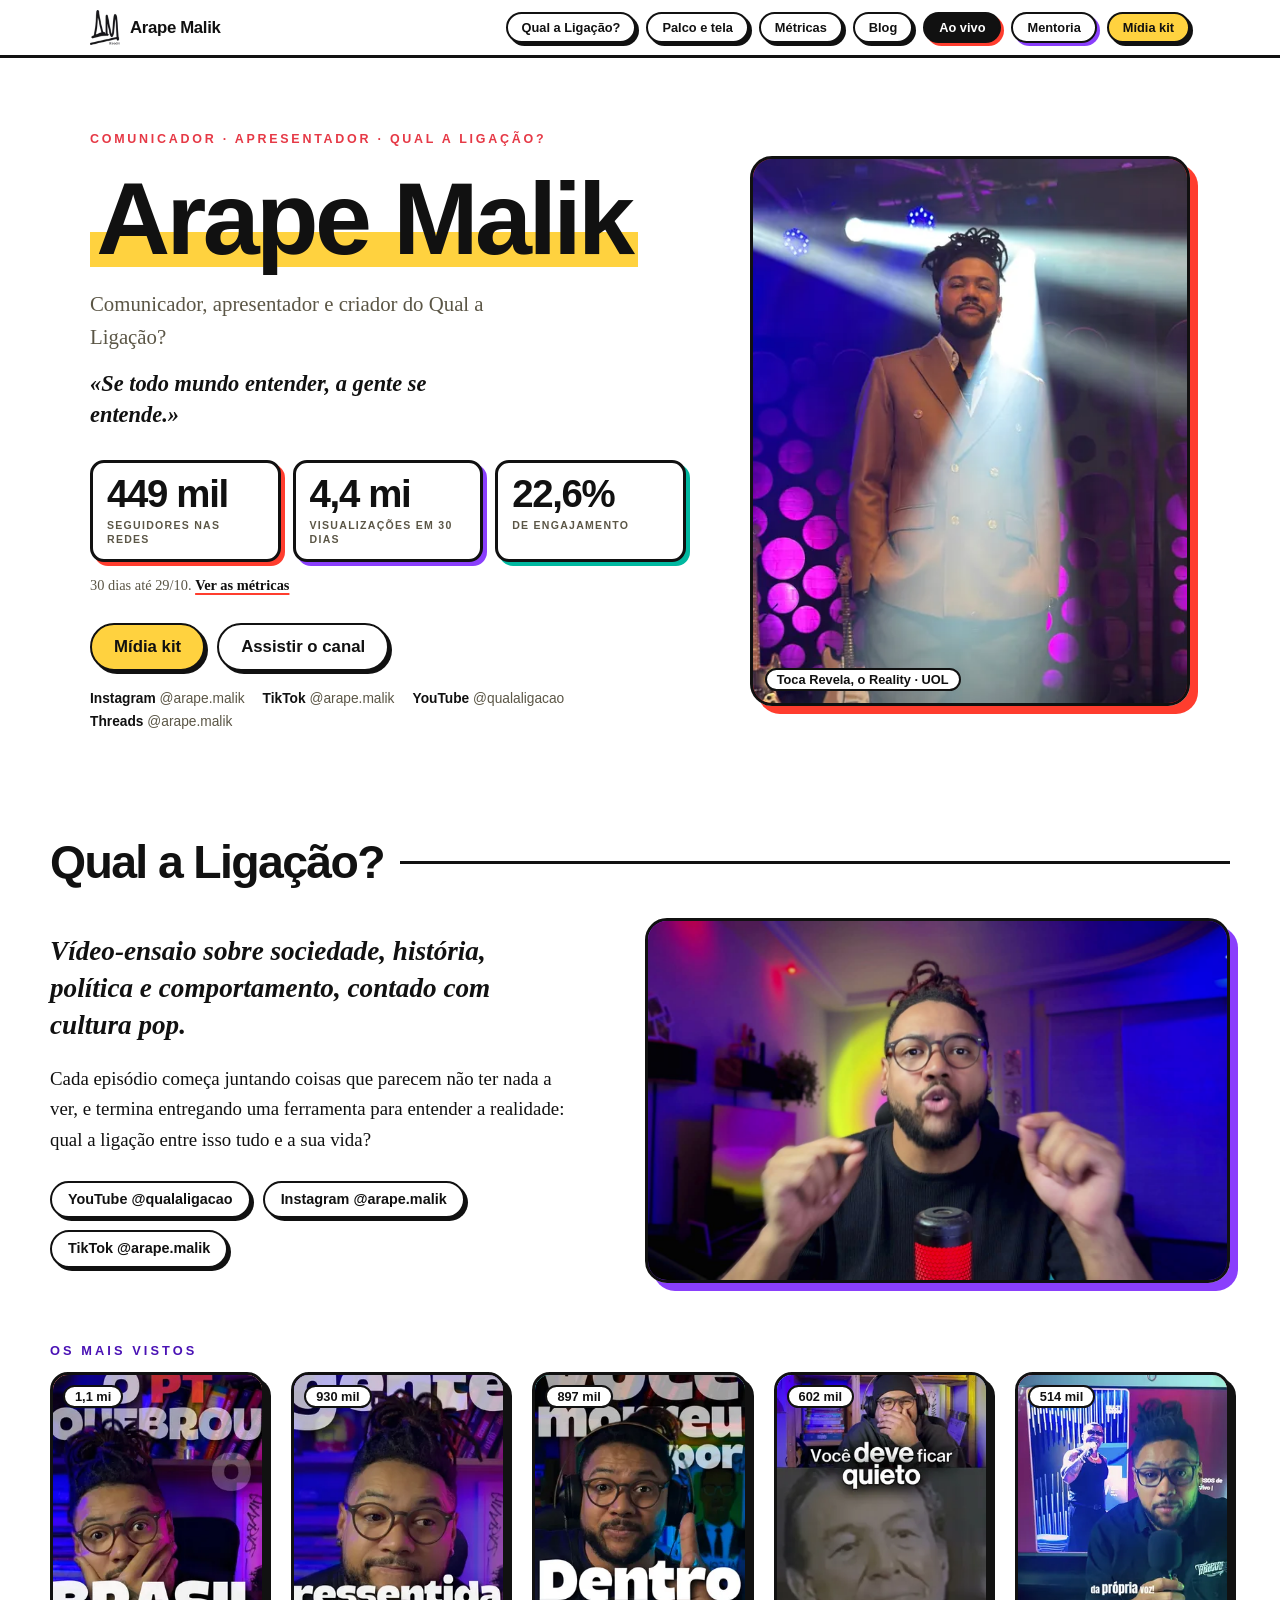
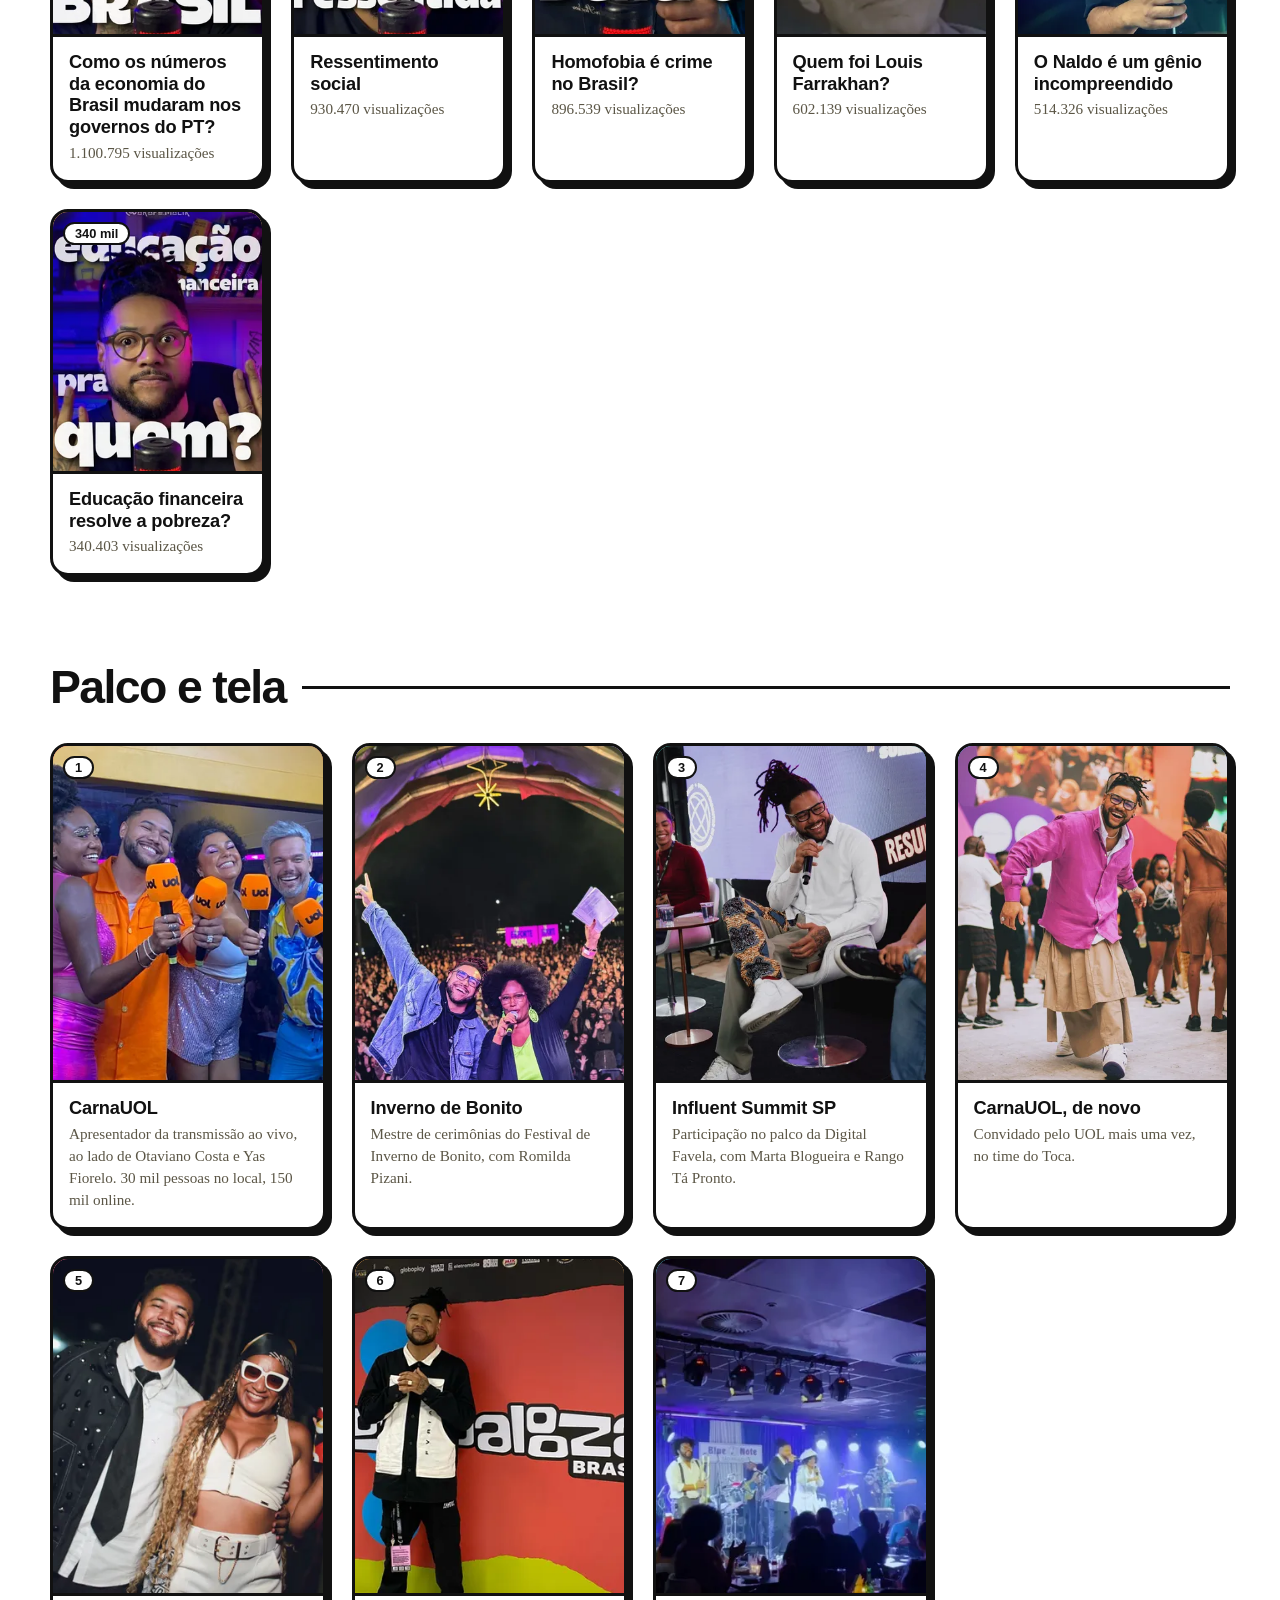
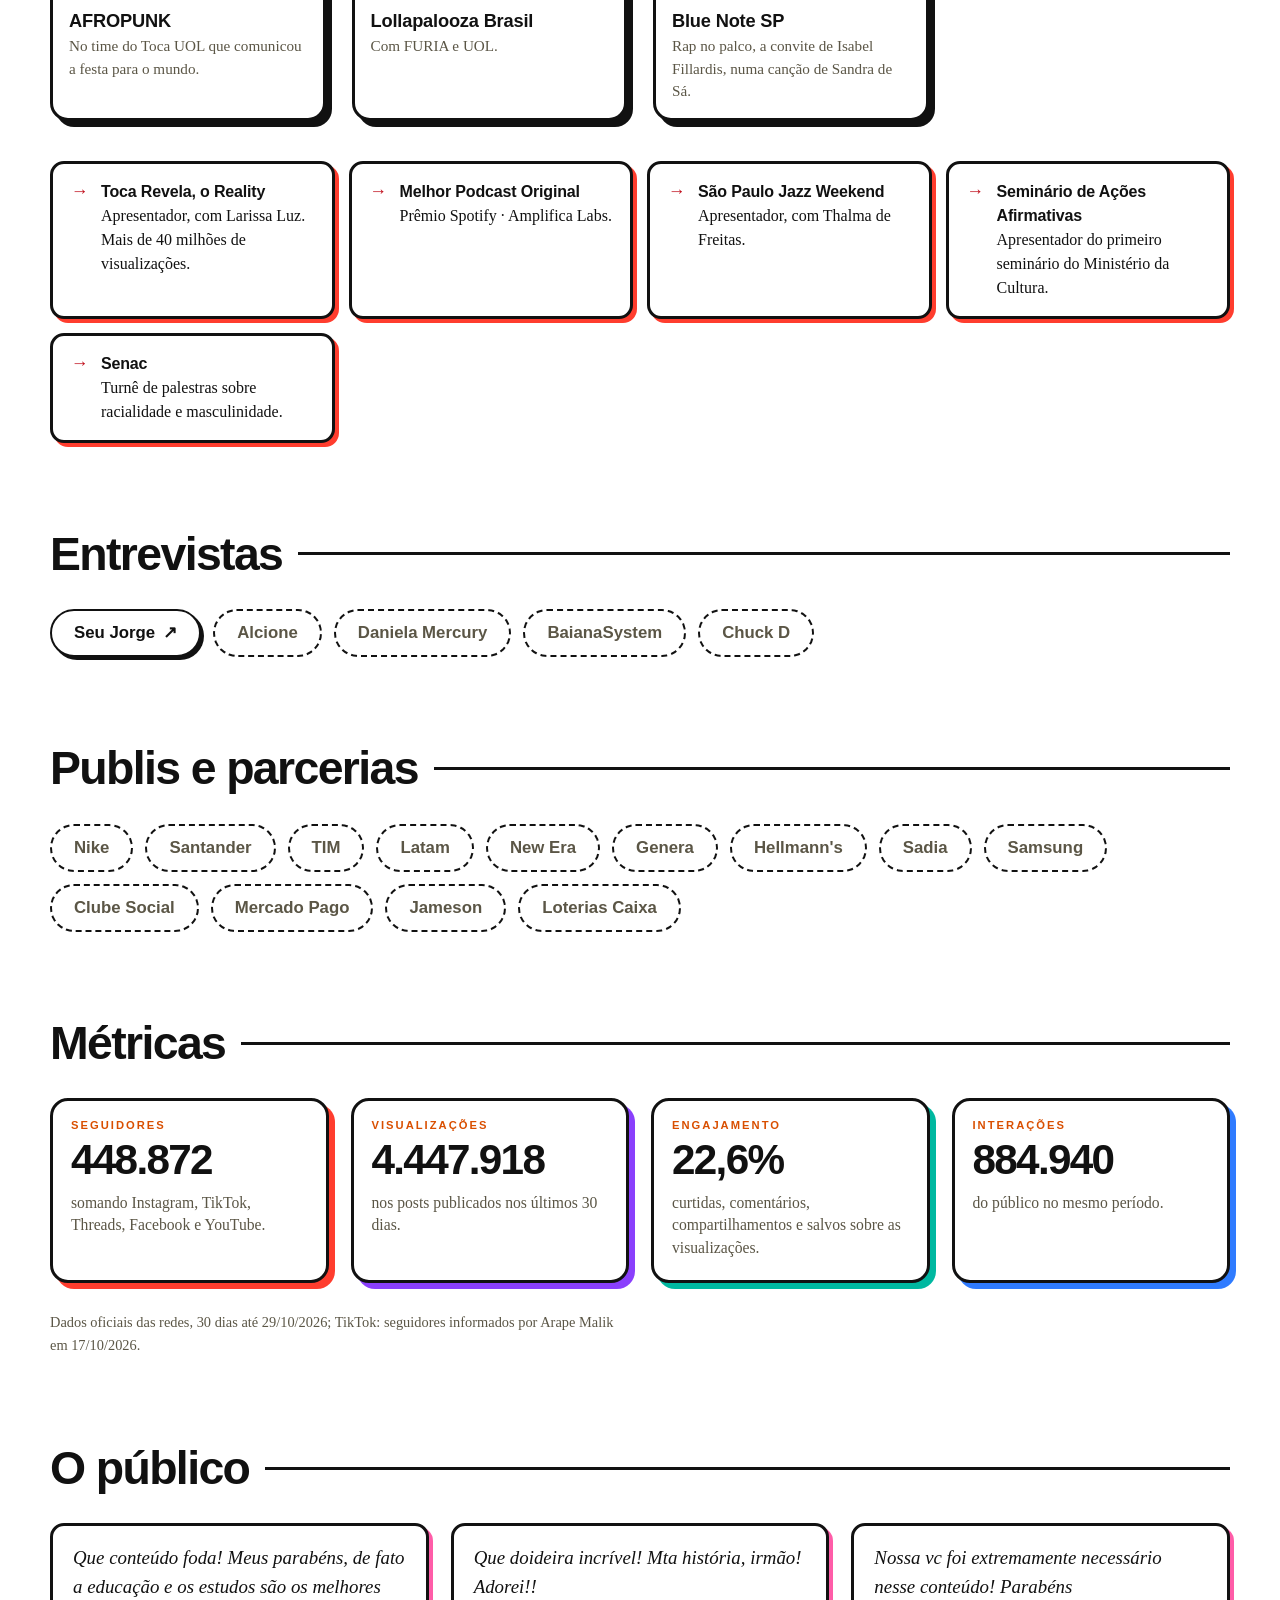
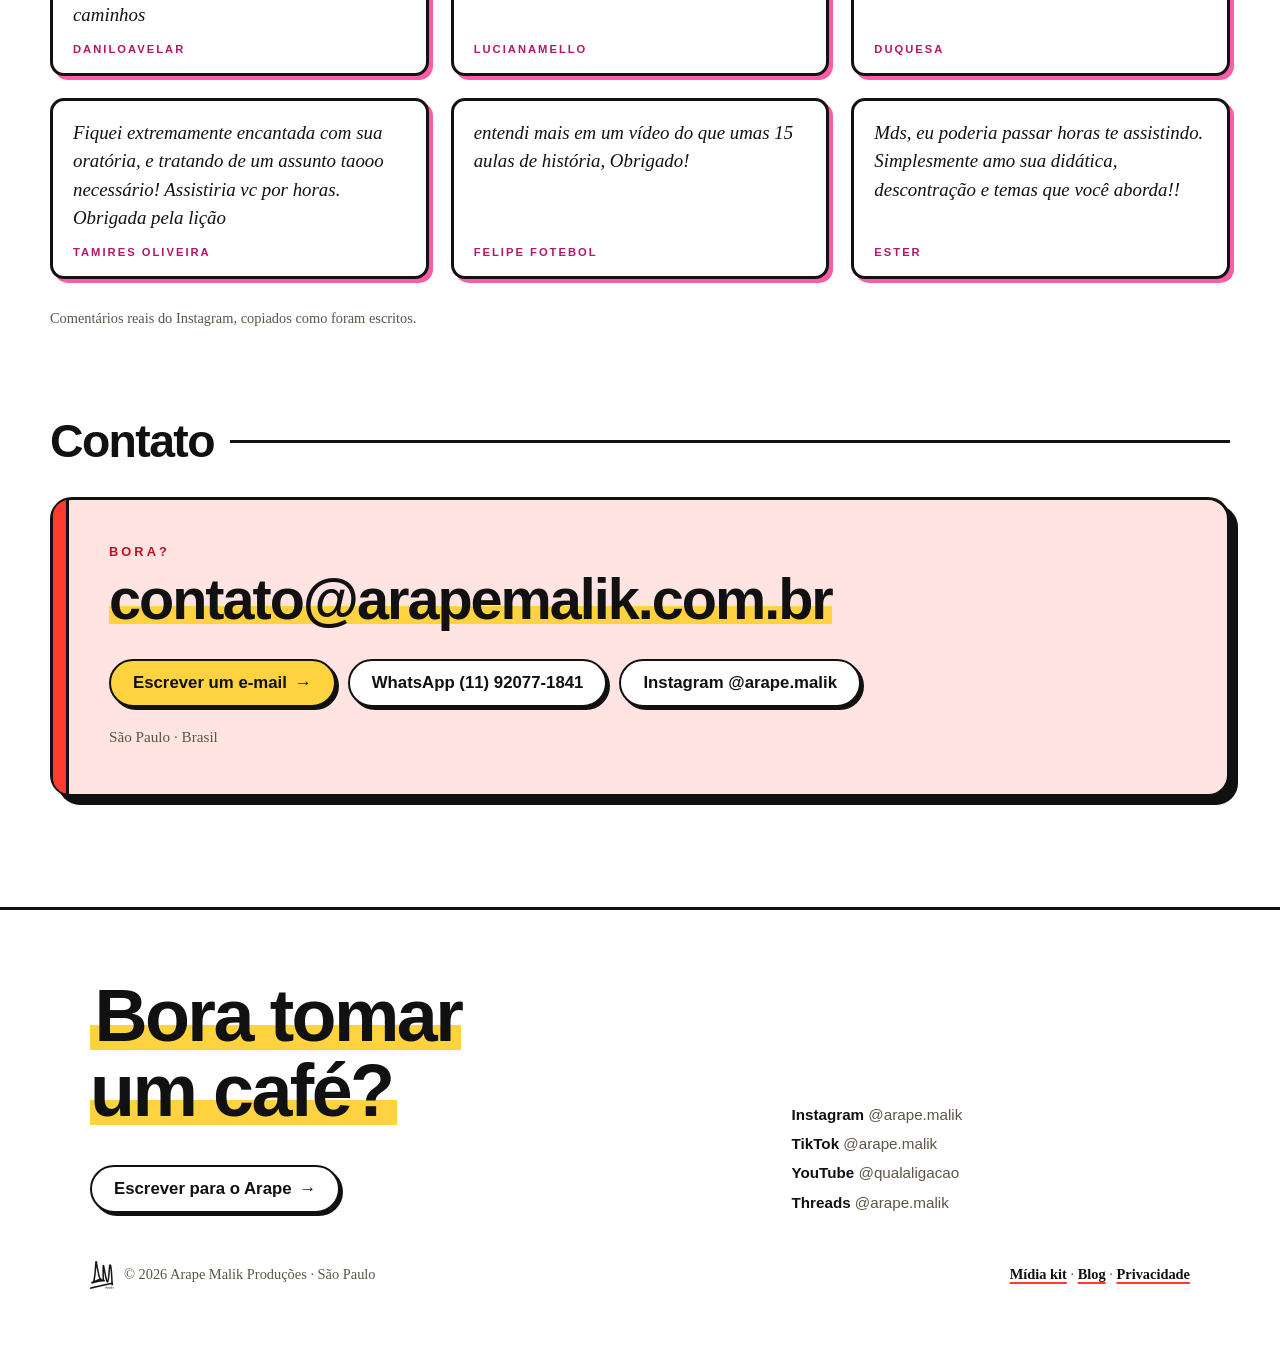
==== commit 1db71e78: "Atualização do site 2026-11-25" ====
--- a/index.html
+++ b/index.html
@@ -1 +1 @@
-<!DOCTYPE html><html lang="pt-BR" data-astro-cid-hkbrpulz><head><meta charset="utf-8"><meta name="viewport" content="width=device-width, initial-scale=1"><title>Arape Malik — comunicador e criador do Qual a Ligação?</title><meta name="description" content="Arape Malik é comunicador, apresentador e criador do Qual a Ligação?. Palco, tela, entrevistas, métricas e contato."><meta name="theme-color" content="#ffffff"><link rel="icon" href="/favicon.svg" type="image/svg+xml"><link rel="canonical" href="https://arapemalik.com.br/"><meta property="og:title" content="Arape Malik — comunicador e criador do Qual a Ligação?"><meta property="og:description" content="Arape Malik é comunicador, apresentador e criador do Qual a Ligação?. Palco, tela, entrevistas, métricas e contato."><meta property="og:locale" content="pt_BR"><link rel="stylesheet" href="/_astro/Rodape.C9Xt_T0b.css"><link rel="stylesheet" href="/_astro/Contato.kucZ4lnZ.css"></head><body data-astro-cid-hkbrpulz><header class="bar" data-astro-cid-hkbrpulz><div class="wrap" data-astro-cid-hkbrpulz><a class="marca" href="/" aria-label="Arape Malik Produções, início" data-astro-cid-hkbrpulz><img src="/_astro/am-prod-preto.DW36U5XY_2cjgua.webp" alt loading="eager" data-astro-cid-hkbrpulz="true" decoding="async" width="48" height="56"><span data-astro-cid-hkbrpulz>Arape Malik</span></a><nav aria-label="Principal" data-astro-cid-hkbrpulz><a class="btn link" href="/#canal" data-astro-cid-hkbrpulz>Qual a Ligação?</a><a class="btn link" href="/#palco" data-astro-cid-hkbrpulz>Palco e tela</a><a class="btn link" href="/#metricas" data-astro-cid-hkbrpulz>Métricas</a><a class="btn link" href="/blog/" data-astro-cid-hkbrpulz>Blog</a><a class="btn aovivo" href="/encontro/" data-astro-cid-hkbrpulz>Ao vivo</a><a class="btn mentoria" href="/mentoria/" data-astro-cid-hkbrpulz>Mentoria</a><a class="btn cheio" href="/midia-kit/" data-astro-cid-hkbrpulz>Mídia kit</a></nav></div></header><main><section class="hero wrap" id="inicio" aria-labelledby="t-hero" data-astro-cid-ge2uvauf><div class="texto" data-astro-cid-ge2uvauf><p class="kicker" data-astro-cid-ge2uvauf>Comunicador · Apresentador · Qual a Ligação?</p><h1 id="t-hero" data-astro-cid-ge2uvauf><span class="marca-texto" data-astro-cid-ge2uvauf>Arape Malik</span></h1><p class="quem" data-astro-cid-ge2uvauf>Comunicador, apresentador e criador do Qual a Ligação?</p><p class="frase" data-astro-cid-ge2uvauf>«Se todo mundo entender, a gente se entende.»</p><dl class="numeros" data-astro-cid-ge2uvauf><div data-astro-cid-ge2uvauf><dt class="nums" data-astro-cid-ge2uvauf>446 mil</dt><dd data-astro-cid-ge2uvauf>seguidores nas redes</dd></div><div data-astro-cid-ge2uvauf><dt class="nums" data-astro-cid-ge2uvauf>4,4 mi</dt><dd data-astro-cid-ge2uvauf>visualizações em 30 dias</dd></div><div data-astro-cid-ge2uvauf><dt class="nums" data-astro-cid-ge2uvauf>22,6%</dt><dd data-astro-cid-ge2uvauf>de engajamento</dd></div></dl><p class="fonte" data-astro-cid-ge2uvauf>30 dias até 29/10. <a href="/#metricas" data-astro-cid-ge2uvauf>Ver as métricas</a></p><div class="acoes" data-astro-cid-ge2uvauf><a class="btn grande cheio" href="/midia-kit/" data-astro-cid-ge2uvauf>Mídia kit</a><a class="btn grande" href="https://www.youtube.com/@qualaligacao" data-astro-cid-ge2uvauf>Assistir o canal</a></div><ul class="redes" aria-label="Redes" data-astro-cid-ge2uvauf><li data-astro-cid-ge2uvauf><a href="https://www.instagram.com/arape.malik/" data-astro-cid-ge2uvauf><b data-astro-cid-ge2uvauf>Instagram</b> @arape.malik</a></li><li data-astro-cid-ge2uvauf><a href="https://www.tiktok.com/@arape.malik" data-astro-cid-ge2uvauf><b data-astro-cid-ge2uvauf>TikTok</b> @arape.malik</a></li><li data-astro-cid-ge2uvauf><a href="https://www.youtube.com/@qualaligacao" data-astro-cid-ge2uvauf><b data-astro-cid-ge2uvauf>YouTube</b> @qualaligacao</a></li><li data-astro-cid-ge2uvauf><a href="https://www.threads.com/@arape.malik" data-astro-cid-ge2uvauf><b data-astro-cid-ge2uvauf>Threads</b> @arape.malik</a></li></ul></div><figure class="pimg foto" data-astro-cid-ge2uvauf><img src="/_astro/toca-revela.S7egX8rP_Zub5rn.webp" srcset="/_astro/toca-revela.S7egX8rP_2u8avT.webp 600w, /_astro/toca-revela.S7egX8rP_Z36LUs.webp 900w, /_astro/toca-revela.S7egX8rP_Zub5rn.webp 1440w" alt="Arape Malik de terno, sob o foco de luz no palco do Toca Revela" sizes="(max-width: 820px) 100vw, 44vw" loading="eager" fetchpriority="high" data-astro-cid-ge2uvauf="true" decoding="async" width="1440" height="1440"><figcaption class="num" data-astro-cid-ge2uvauf>Toca Revela, o Reality · UOL</figcaption></figure></section><section class="area wrap canal" id="canal" aria-labelledby="t-canal" style="--a:#8a3ffc;--d:#4a12b5" data-astro-cid-f2x5a2hj><h2 id="t-canal" data-astro-cid-f2x5a2hj>Qual a Ligação?</h2><div class="cols" data-astro-cid-f2x5a2hj><div class="sobre" data-astro-cid-f2x5a2hj><p class="tag" data-astro-cid-f2x5a2hj>Vídeo-ensaio sobre sociedade, história, política e comportamento, contado com cultura pop.</p><p class="corpo" data-astro-cid-f2x5a2hj>Cada episódio começa juntando coisas que parecem não ter nada a ver, e termina entregando uma ferramenta para entender a realidade: qual a ligação entre isso tudo e a sua vida?</p><div class="pilulas" data-astro-cid-f2x5a2hj><a class="btn" href="https://www.youtube.com/@qualaligacao" data-astro-cid-f2x5a2hj>YouTube @qualaligacao</a><a class="btn" href="https://www.instagram.com/arape.malik/" data-astro-cid-f2x5a2hj>Instagram @arape.malik</a><a class="btn" href="https://www.tiktok.com/@arape.malik" data-astro-cid-f2x5a2hj>TikTok @arape.malik</a></div></div><div class="pimg estudio" data-astro-cid-f2x5a2hj><video autoplay muted loop playsinline preload="metadata" poster="/video/estudio-poster.jpg" aria-label="Arape Malik explicando no estúdio, sob luz violeta, com o microfone vermelho" data-astro-cid-f2x5a2hj><source src="/video/estudio.mp4" type="video/mp4" data-astro-cid-f2x5a2hj><img src="/_astro/estudio.NR4DT4O6_Z1UojzM.webp" srcset="/_astro/estudio.NR4DT4O6_Z7lFzj.webp 800w, /_astro/estudio.NR4DT4O6_Z1Ezmao.webp 1400w" alt sizes="(max-width: 820px) 100vw, 50vw" data-astro-cid-f2x5a2hj="true" loading="lazy" decoding="async" width="2400" height="1350"></video></div></div><h3 class="sec-h" data-astro-cid-f2x5a2hj>Os mais vistos</h3><ul class="grid videos" data-astro-cid-f2x5a2hj><li data-astro-cid-f2x5a2hj><a class="card" href="https://www.instagram.com/reel/DezVq97s3_2/" style="--c:#ff3d2e" data-astro-cid-f2x5a2hj><div class="thumb" data-astro-cid-f2x5a2hj><span class="num nums" data-astro-cid-f2x5a2hj>1,1 mi</span><img src="/_astro/economia-pt.rFF47lvz_Z1U5Fvq.webp" srcset="/_astro/economia-pt.rFF47lvz_Z17IQC9.webp 300w, /_astro/economia-pt.rFF47lvz_Z1Q5DeQ.webp 600w" alt="Capa do vídeo «Como os números da economia do Brasil mudaram nos governos do PT?»" sizes="(max-width: 600px) 100vw, 280px" data-astro-cid-f2x5a2hj="true" loading="lazy" decoding="async" width="1080" height="1920"></div><div class="t" data-astro-cid-f2x5a2hj>Como os números da economia do Brasil mudaram nos governos do PT?</div><div class="s nums" data-astro-cid-f2x5a2hj>1.099.507 visualizações</div></a></li><li data-astro-cid-f2x5a2hj><a class="card" href="https://www.instagram.com/reel/Deh2lmXs4-a/" style="--c:#8a3ffc" data-astro-cid-f2x5a2hj><div class="thumb" data-astro-cid-f2x5a2hj><span class="num nums" data-astro-cid-f2x5a2hj>910 mil</span><img src="/_astro/ressentimento.BmEL6wVa_ZxoolH.webp" srcset="/_astro/ressentimento.BmEL6wVa_2riLzp.webp 300w, /_astro/ressentimento.BmEL6wVa_Zh1HDK.webp 600w" alt="Capa do vídeo «Ressentimento social»" sizes="(max-width: 600px) 100vw, 280px" data-astro-cid-f2x5a2hj="true" loading="lazy" decoding="async" width="1080" height="1920"></div><div class="t" data-astro-cid-f2x5a2hj>Ressentimento social</div><div class="s nums" data-astro-cid-f2x5a2hj>909.797 visualizações</div></a></li><li data-astro-cid-f2x5a2hj><a class="card" href="https://www.instagram.com/reel/DendShojqdv/" style="--c:#00b8a0" data-astro-cid-f2x5a2hj><div class="thumb" data-astro-cid-f2x5a2hj><span class="num nums" data-astro-cid-f2x5a2hj>882 mil</span><img src="/_astro/homofobia-crime.DOpSaTus_Z48YPO.webp" srcset="/_astro/homofobia-crime.DOpSaTus_Z1UAi6J.webp 300w, /_astro/homofobia-crime.DOpSaTus_XKSL8.webp 600w" alt="Capa do vídeo «Homofobia é crime no Brasil?»" sizes="(max-width: 600px) 100vw, 280px" data-astro-cid-f2x5a2hj="true" loading="lazy" decoding="async" width="1080" height="1920"></div><div class="t" data-astro-cid-f2x5a2hj>Homofobia é crime no Brasil?</div><div class="s nums" data-astro-cid-f2x5a2hj>881.763 visualizações</div></a></li><li data-astro-cid-f2x5a2hj><a class="card" href="https://www.instagram.com/reel/DdYfieEM3Wl/" style="--c:#2f7bff" data-astro-cid-f2x5a2hj><div class="thumb" data-astro-cid-f2x5a2hj><span class="num nums" data-astro-cid-f2x5a2hj>593 mil</span><img src="/_astro/farrakhan.CgFcDJ08_Z1Ir9rK.webp" srcset="/_astro/farrakhan.CgFcDJ08_Zjc20o.webp 300w, /_astro/farrakhan.CgFcDJ08_MT4cs.webp 600w" alt="Capa do vídeo «Quem foi Louis Farrakhan?»" sizes="(max-width: 600px) 100vw, 280px" data-astro-cid-f2x5a2hj="true" loading="lazy" decoding="async" width="1080" height="1920"></div><div class="t" data-astro-cid-f2x5a2hj>Quem foi Louis Farrakhan?</div><div class="s nums" data-astro-cid-f2x5a2hj>593.106 visualizações</div></a></li><li data-astro-cid-f2x5a2hj><a class="card" href="https://www.instagram.com/reel/DMLh8gdviWA/" style="--c:#ff2e63" data-astro-cid-f2x5a2hj><div class="thumb" data-astro-cid-f2x5a2hj><span class="num nums" data-astro-cid-f2x5a2hj>514 mil</span><img src="/_astro/naldo.C4gv2TXJ_ZqaYnY.webp" srcset="/_astro/naldo.C4gv2TXJ_Z1sf43F.webp 300w, /_astro/naldo.C4gv2TXJ_Nyh3l.webp 600w" alt="Capa do vídeo «O Naldo é um gênio incompreendido»" sizes="(max-width: 600px) 100vw, 280px" data-astro-cid-f2x5a2hj="true" loading="lazy" decoding="async" width="1080" height="1920"></div><div class="t" data-astro-cid-f2x5a2hj>O Naldo é um gênio incompreendido</div><div class="s nums" data-astro-cid-f2x5a2hj>514.320 visualizações</div></a></li><li data-astro-cid-f2x5a2hj><a class="card" href="https://www.instagram.com/reel/Dd7yaiVTThB/" style="--c:#ff8a00" data-astro-cid-f2x5a2hj><div class="thumb" data-astro-cid-f2x5a2hj><span class="num nums" data-astro-cid-f2x5a2hj>298 mil</span><img src="/_astro/educacao-financeira.BTeEFMl3_ZO726c.webp" srcset="/_astro/educacao-financeira.BTeEFMl3_1G0VJV.webp 300w, /_astro/educacao-financeira.BTeEFMl3_Z1oDISs.webp 600w" alt="Capa do vídeo «Educação financeira resolve a pobreza?»" sizes="(max-width: 600px) 100vw, 280px" data-astro-cid-f2x5a2hj="true" loading="lazy" decoding="async" width="1080" height="1920"></div><div class="t" data-astro-cid-f2x5a2hj>Educação financeira resolve a pobreza?</div><div class="s nums" data-astro-cid-f2x5a2hj>298.264 visualizações</div></a></li></ul></section><section class="area wrap" id="palco" aria-labelledby="t-palco" style="--a:#ff3d2e;--d:#c1121f" data-astro-cid-vdyy5war><h2 id="t-palco" data-astro-cid-vdyy5war>Palco e tela</h2><ul class="grid itens" data-astro-cid-vdyy5war><li data-astro-cid-vdyy5war><a class="card" href="https://www.instagram.com/p/C2p3WZsvMPc/" style="--c:#ff3d2e" data-astro-cid-vdyy5war><div class="thumb" data-astro-cid-vdyy5war><span class="num" data-astro-cid-vdyy5war>1</span><img src="/_astro/carnauol-2024.B3znnmtZ_13avEo.webp" srcset="/_astro/carnauol-2024.B3znnmtZ_tc6uu.webp 400w, /_astro/carnauol-2024.B3znnmtZ_7OHOB.webp 700w" alt="Arape Malik de macacão laranja com microfone da UOL, ao lado de outros apresentadores" sizes="(max-width: 600px) 100vw, 300px" data-astro-cid-vdyy5war="true" loading="lazy" decoding="async" width="1440" height="1440"></div><div class="t" data-astro-cid-vdyy5war>CarnaUOL</div><div class="s" data-astro-cid-vdyy5war>Apresentador da transmissão ao vivo, ao lado de Otaviano Costa e Yas Fiorelo. 30 mil pessoas no local, 150 mil online.</div></a></li><li data-astro-cid-vdyy5war><a class="card" href="https://www.instagram.com/p/DN6TcLEkX5A/" style="--c:#8a3ffc" data-astro-cid-vdyy5war><div class="thumb" data-astro-cid-vdyy5war><span class="num" data-astro-cid-vdyy5war>2</span><img src="/_astro/bonito.Dc5UpViQ_Z7qoR7.webp" srcset="/_astro/bonito.Dc5UpViQ_Z1jS6HO.webp 400w, /_astro/bonito.Dc5UpViQ_Z1rL2sQ.webp 700w" alt="Arape Malik no palco do Festival de Inverno de Bonito, diante da plateia" sizes="(max-width: 600px) 100vw, 300px" data-astro-cid-vdyy5war="true" loading="lazy" decoding="async" width="1440" height="1909"></div><div class="t" data-astro-cid-vdyy5war>Inverno de Bonito</div><div class="s" data-astro-cid-vdyy5war>Mestre de cerimônias do Festival de Inverno de Bonito, com Romilda Pizani.</div></a></li><li data-astro-cid-vdyy5war><a class="card" href="https://www.instagram.com/p/DNZJ0G3vHSt/" style="--c:#00b8a0" data-astro-cid-vdyy5war><div class="thumb" data-astro-cid-vdyy5war><span class="num" data-astro-cid-vdyy5war>3</span><img src="/_astro/influent-summit.Bm8xb0Il_gTUwj.webp" srcset="/_astro/influent-summit.Bm8xb0Il_Z28QMPv.webp 400w, /_astro/influent-summit.Bm8xb0Il_Ze9kqY.webp 700w" alt="Arape Malik sentado no palco do Influent Summit, de microfone na mão" sizes="(max-width: 600px) 100vw, 300px" data-astro-cid-vdyy5war="true" loading="lazy" decoding="async" width="1440" height="1920"></div><div class="t" data-astro-cid-vdyy5war>Influent Summit SP</div><div class="s" data-astro-cid-vdyy5war>Participação no palco da Digital Favela, com Marta Blogueira e Rango Tá Pronto.</div></a></li><li data-astro-cid-vdyy5war><a class="card" href="https://www.instagram.com/p/DF6K0ESvjEi/" style="--c:#2f7bff" data-astro-cid-vdyy5war><div class="thumb" data-astro-cid-vdyy5war><span class="num" data-astro-cid-vdyy5war>4</span><img src="/_astro/carnauol-2025.BBCD0QQ8_2ciSpM.webp" srcset="/_astro/carnauol-2025.BBCD0QQ8_2rcX9f.webp 400w, /_astro/carnauol-2025.BBCD0QQ8_Z2vVg8U.webp 700w" alt="Arape Malik de camisa rosa e saia, dançando no CarnaUOL" sizes="(max-width: 600px) 100vw, 300px" data-astro-cid-vdyy5war="true" loading="lazy" decoding="async" width="1440" height="1800"></div><div class="t" data-astro-cid-vdyy5war>CarnaUOL, de novo</div><div class="s" data-astro-cid-vdyy5war>Convidado pelo UOL mais uma vez, no time do Toca.</div></a></li><li data-astro-cid-vdyy5war><a class="card" href="https://www.instagram.com/p/DCRq_zEPuww/" style="--c:#ff2e63" data-astro-cid-vdyy5war><div class="thumb" data-astro-cid-vdyy5war><span class="num" data-astro-cid-vdyy5war>5</span><img src="/_astro/afropunk.DX9iCgO4_Z2twBuu.webp" srcset="/_astro/afropunk.DX9iCgO4_Z1zy9B6.webp 400w, /_astro/afropunk.DX9iCgO4_oIGky.webp 700w" alt="Arape Malik de terno e gravata no AFROPUNK, ao lado de uma convidada" sizes="(max-width: 600px) 100vw, 300px" data-astro-cid-vdyy5war="true" loading="lazy" decoding="async" width="1440" height="1440"></div><div class="t" data-astro-cid-vdyy5war>AFROPUNK</div><div class="s" data-astro-cid-vdyy5war>No time do Toca UOL que comunicou a festa para o mundo.</div></a></li><li data-astro-cid-vdyy5war><a class="card" href="https://www.instagram.com/p/C47DPIeNWDP/" style="--c:#ff8a00" data-astro-cid-vdyy5war><div class="thumb" data-astro-cid-vdyy5war><span class="num" data-astro-cid-vdyy5war>6</span><img src="/_astro/lollapalooza.CLdFTiUt_Z1lyVKn.webp" srcset="/_astro/lollapalooza.CLdFTiUt_Z1YTaCs.webp 400w, /_astro/lollapalooza.CLdFTiUt_2vy1jz.webp 700w" alt="Arape Malik no painel do Lollapalooza Brasil" sizes="(max-width: 600px) 100vw, 300px" data-astro-cid-vdyy5war="true" loading="lazy" decoding="async" width="1440" height="1440"></div><div class="t" data-astro-cid-vdyy5war>Lollapalooza Brasil</div><div class="s" data-astro-cid-vdyy5war>Com FURIA e UOL.</div></a></li><li data-astro-cid-vdyy5war><a class="card" href="https://www.instagram.com/p/C5ROSn4rAnS/" style="--c:#00b3d9" data-astro-cid-vdyy5war><div class="thumb" data-astro-cid-vdyy5war><span class="num" data-astro-cid-vdyy5war>7</span><img src="/_astro/blue-note.t3opQrYl_2lnRJw.webp" srcset="/_astro/blue-note.t3opQrYl_ZAAWIW.webp 400w, /_astro/blue-note.t3opQrYl_ZAI19a.webp 700w" alt="Banda no palco do Blue Note São Paulo sob luz azul" sizes="(max-width: 600px) 100vw, 300px" data-astro-cid-vdyy5war="true" loading="lazy" decoding="async" width="720" height="720"></div><div class="t" data-astro-cid-vdyy5war>Blue Note SP</div><div class="s" data-astro-cid-vdyy5war>Rap no palco, a convite de Isabel Fillardis, numa canção de Sandra de Sá.</div></a></li></ul><ul class="apoio mais" data-astro-cid-vdyy5war><li data-astro-cid-vdyy5war><b data-astro-cid-vdyy5war>Toca Revela, o Reality</b>Apresentador, com Larissa Luz. Mais de 40 milhões de visualizações.</li><li data-astro-cid-vdyy5war><b data-astro-cid-vdyy5war>Melhor Podcast Original</b>Prêmio Spotify · Amplifica Labs.</li><li data-astro-cid-vdyy5war><b data-astro-cid-vdyy5war>São Paulo Jazz Weekend</b>Apresentador, com Thalma de Freitas.</li><li data-astro-cid-vdyy5war><b data-astro-cid-vdyy5war>Seminário de Ações Afirmativas</b>Apresentador do primeiro seminário do Ministério da Cultura.</li><li data-astro-cid-vdyy5war><b data-astro-cid-vdyy5war>Senac</b>Turnê de palestras sobre racialidade e masculinidade.</li></ul></section><section class="area wrap" id="entrevistas" aria-labelledby="t-ent" style="--a:#2f7bff;--d:#0a3fb8"><h2 id="t-ent">Entrevistas</h2><ul class="pilulas"><li><a class="btn grande" href="https://www.instagram.com/reel/DNtL2N42o0Z/">Seu Jorge <span aria-hidden="true">↗</span></a></li><li><span class="btn grande parado">Alcione</span></li><li><span class="btn grande parado">Daniela Mercury</span></li><li><span class="btn grande parado">BaianaSystem</span></li><li><span class="btn grande parado">Chuck D</span></li></ul></section><section class="area wrap" id="publis" aria-labelledby="t-marcas" style="--a:#00b8a0;--d:#02695f"><h2 id="t-marcas">Publis e parcerias</h2><ul class="pilulas"><li><span class="btn grande parado">Nike</span></li><li><span class="btn grande parado">Santander</span></li><li><span class="btn grande parado">TIM</span></li><li><span class="btn grande parado">Latam</span></li><li><span class="btn grande parado">New Era</span></li><li><span class="btn grande parado">Genera</span></li><li><span class="btn grande parado">Hellmann&#39;s</span></li><li><span class="btn grande parado">Sadia</span></li><li><span class="btn grande parado">Samsung</span></li><li><span class="btn grande parado">Clube Social</span></li><li><span class="btn grande parado">Mercado Pago</span></li><li><span class="btn grande parado">Jameson</span></li><li><span class="btn grande parado">Loterias Caixa</span></li></ul></section><section class="area wrap" id="metricas" aria-labelledby="t-met" style="--a:#ff8a00;--d:#d94f00" data-astro-cid-7rb4eju2><h2 id="t-met" data-astro-cid-7rb4eju2>Métricas</h2><dl class="blocos" data-astro-cid-7rb4eju2><div style="--c:#ff3d2e" data-astro-cid-7rb4eju2><dt data-astro-cid-7rb4eju2><span class="rot" data-astro-cid-7rb4eju2>Seguidores</span><span class="val nums" data-astro-cid-7rb4eju2>446.163</span></dt><dd data-astro-cid-7rb4eju2>somando Instagram, TikTok, Threads, Facebook e YouTube.</dd></div><div style="--c:#8a3ffc" data-astro-cid-7rb4eju2><dt data-astro-cid-7rb4eju2><span class="rot" data-astro-cid-7rb4eju2>Visualizações</span><span class="val nums" data-astro-cid-7rb4eju2>4.447.918</span></dt><dd data-astro-cid-7rb4eju2>nos posts publicados nos últimos 30 dias.</dd></div><div style="--c:#00b8a0" data-astro-cid-7rb4eju2><dt data-astro-cid-7rb4eju2><span class="rot" data-astro-cid-7rb4eju2>Engajamento</span><span class="val nums" data-astro-cid-7rb4eju2>22,6%</span></dt><dd data-astro-cid-7rb4eju2>curtidas, comentários, compartilhamentos e salvos sobre as visualizações.</dd></div><div style="--c:#2f7bff" data-astro-cid-7rb4eju2><dt data-astro-cid-7rb4eju2><span class="rot" data-astro-cid-7rb4eju2>Interações</span><span class="val nums" data-astro-cid-7rb4eju2>884.940</span></dt><dd data-astro-cid-7rb4eju2>do público no mesmo período.</dd></div></dl><p class="fonte" data-astro-cid-7rb4eju2>Dados oficiais das redes, 30 dias até 29/10/2026; TikTok: seguidores informados por Arape Malik em 17/10/2026.</p></section><section class="area wrap" id="publico" aria-labelledby="t-pub" style="--a:#ff5ca8;--d:#b3166b" data-astro-cid-7soevinl><h2 id="t-pub" data-astro-cid-7soevinl>O público</h2><ul class="comentarios" data-astro-cid-7soevinl><li data-astro-cid-7soevinl><blockquote data-astro-cid-7soevinl><p data-astro-cid-7soevinl>Que conteúdo foda! Meus parabéns, de fato a educação e os estudos são os melhores caminhos</p></blockquote><p class="quem" data-astro-cid-7soevinl>daniloavelar</p></li><li data-astro-cid-7soevinl><blockquote data-astro-cid-7soevinl><p data-astro-cid-7soevinl>Que doideira incrível! Mta história, irmão! Adorei!!</p></blockquote><p class="quem" data-astro-cid-7soevinl>lucianamello</p></li><li data-astro-cid-7soevinl><blockquote data-astro-cid-7soevinl><p data-astro-cid-7soevinl>Nossa vc foi extremamente necessário nesse conteúdo! Parabéns</p></blockquote><p class="quem" data-astro-cid-7soevinl>duquesa</p></li><li data-astro-cid-7soevinl><blockquote data-astro-cid-7soevinl><p data-astro-cid-7soevinl>Fiquei extremamente encantada com sua oratória, e tratando de um assunto taooo necessário! Assistiria vc por horas. Obrigada pela lição</p></blockquote><p class="quem" data-astro-cid-7soevinl>Tamires Oliveira</p></li><li data-astro-cid-7soevinl><blockquote data-astro-cid-7soevinl><p data-astro-cid-7soevinl>entendi mais em um vídeo do que umas 15 aulas de história, Obrigado!</p></blockquote><p class="quem" data-astro-cid-7soevinl>Felipe fotebol</p></li><li data-astro-cid-7soevinl><blockquote data-astro-cid-7soevinl><p data-astro-cid-7soevinl>Mds, eu poderia passar horas te assistindo. Simplesmente amo sua didática, descontração e temas que você aborda!!</p></blockquote><p class="quem" data-astro-cid-7soevinl>Ester</p></li></ul><p class="nota" data-astro-cid-7soevinl>Comentários reais do Instagram, copiados como foram escritos.</p></section><section class="area wrap" aria-labelledby="t-contato" id="contato" style="--a:#ff3d2e;--d:#c1121f" data-astro-cid-okcsjmol><h2 id="t-contato" data-astro-cid-okcsjmol>Contato</h2><div class="viab" data-astro-cid-okcsjmol><p class="chamada" data-astro-cid-okcsjmol>Bora?</p><a class="email" href="mailto:contato@arapemalik.com.br?subject=Proposta%20de%20trabalho&amp;body=Ol%C3%A1%2C%20Arape!%0A%0AEmpresa%20ou%20evento%3A%0AFormato%20(palestra%2C%20apresenta%C3%A7%C3%A3o%2C%20conte%C3%BAdo%20para%20marca%E2%80%A6)%3A%0AData%20e%20cidade%3A%0A%0A" data-astro-cid-okcsjmol>contato@arapemalik.com.br</a><div class="linhas" data-astro-cid-okcsjmol><a class="btn grande cheio" href="mailto:contato@arapemalik.com.br?subject=Proposta%20de%20trabalho&amp;body=Ol%C3%A1%2C%20Arape!%0A%0AEmpresa%20ou%20evento%3A%0AFormato%20(palestra%2C%20apresenta%C3%A7%C3%A3o%2C%20conte%C3%BAdo%20para%20marca%E2%80%A6)%3A%0AData%20e%20cidade%3A%0A%0A" data-astro-cid-okcsjmol>Escrever um e-mail <span aria-hidden="true" data-astro-cid-okcsjmol>→</span></a><a class="btn grande nums" href="https://wa.me/5511920771841" data-astro-cid-okcsjmol>WhatsApp (11) 92077-1841</a><a class="btn grande" href="https://www.instagram.com/arape.malik/" data-astro-cid-okcsjmol>Instagram @arape.malik</a></div><p class="onde" data-astro-cid-okcsjmol>São Paulo · Brasil</p></div></section></main><footer class="rodape" id="rodape" data-astro-cid-wy2sysiw><div class="wrap topo" data-astro-cid-wy2sysiw><div class="convite" data-astro-cid-wy2sysiw><p class="frase" data-astro-cid-wy2sysiw><span class="marca-texto" data-astro-cid-wy2sysiw>Bora tomar um café?</span></p><a class="btn grande" href="mailto:contato@arapemalik.com.br" data-astro-cid-wy2sysiw>Escrever para o Arape <span aria-hidden="true" data-astro-cid-wy2sysiw>→</span></a></div><ul class="redes" aria-label="Redes" data-astro-cid-wy2sysiw><li data-astro-cid-wy2sysiw><a href="https://www.instagram.com/arape.malik/" data-astro-cid-wy2sysiw><b data-astro-cid-wy2sysiw>Instagram</b> @arape.malik</a></li><li data-astro-cid-wy2sysiw><a href="https://www.tiktok.com/@arape.malik" data-astro-cid-wy2sysiw><b data-astro-cid-wy2sysiw>TikTok</b> @arape.malik</a></li><li data-astro-cid-wy2sysiw><a href="https://www.youtube.com/@qualaligacao" data-astro-cid-wy2sysiw><b data-astro-cid-wy2sysiw>YouTube</b> @qualaligacao</a></li><li data-astro-cid-wy2sysiw><a href="https://www.threads.com/@arape.malik" data-astro-cid-wy2sysiw><b data-astro-cid-wy2sysiw>Threads</b> @arape.malik</a></li></ul></div><div class="wrap foot" data-astro-cid-wy2sysiw><span class="assina" data-astro-cid-wy2sysiw><img src="/_astro/am-prod-preto.DW36U5XY_2cjgua.webp" alt="AM Prod" data-astro-cid-wy2sysiw="true" loading="lazy" decoding="async" width="48" height="56"> © 2026 Arape Malik Produções · São Paulo</span><span data-astro-cid-wy2sysiw><a href="/midia-kit/" data-astro-cid-wy2sysiw>Mídia kit</a> · <a href="/blog/" data-astro-cid-wy2sysiw>Blog</a> · <a href="/planejador/privacidade/" data-astro-cid-wy2sysiw>Privacidade</a></span></div></footer></body></html>+<!DOCTYPE html><html lang="pt-BR" data-astro-cid-hkbrpulz><head><meta charset="utf-8"><meta name="viewport" content="width=device-width, initial-scale=1"><title>Arape Malik — comunicador e criador do Qual a Ligação?</title><meta name="description" content="Arape Malik é comunicador, apresentador e criador do Qual a Ligação?. Palco, tela, entrevistas, métricas e contato."><meta name="theme-color" content="#ffffff"><link rel="icon" href="/favicon.svg" type="image/svg+xml"><link rel="canonical" href="https://arapemalik.com.br/"><meta property="og:title" content="Arape Malik — comunicador e criador do Qual a Ligação?"><meta property="og:description" content="Arape Malik é comunicador, apresentador e criador do Qual a Ligação?. Palco, tela, entrevistas, métricas e contato."><meta property="og:locale" content="pt_BR"><link rel="stylesheet" href="/_astro/Rodape.C9Xt_T0b.css"><link rel="stylesheet" href="/_astro/Contato.kucZ4lnZ.css"></head><body data-astro-cid-hkbrpulz><header class="bar" data-astro-cid-hkbrpulz><div class="wrap" data-astro-cid-hkbrpulz><a class="marca" href="/" aria-label="Arape Malik Produções, início" data-astro-cid-hkbrpulz><img src="/_astro/am-prod-preto.DW36U5XY_2cjgua.webp" alt loading="eager" data-astro-cid-hkbrpulz="true" decoding="async" width="48" height="56"><span data-astro-cid-hkbrpulz>Arape Malik</span></a><nav aria-label="Principal" data-astro-cid-hkbrpulz><a class="btn link" href="/#canal" data-astro-cid-hkbrpulz>Qual a Ligação?</a><a class="btn link" href="/#palco" data-astro-cid-hkbrpulz>Palco e tela</a><a class="btn link" href="/#metricas" data-astro-cid-hkbrpulz>Métricas</a><a class="btn link" href="/blog/" data-astro-cid-hkbrpulz>Blog</a><a class="btn aovivo" href="/encontro/" data-astro-cid-hkbrpulz>Ao vivo</a><a class="btn mentoria" href="/mentoria/" data-astro-cid-hkbrpulz>Mentoria</a><a class="btn cheio" href="/midia-kit/" data-astro-cid-hkbrpulz>Mídia kit</a></nav></div></header><main><section class="hero wrap" id="inicio" aria-labelledby="t-hero" data-astro-cid-ge2uvauf><div class="texto" data-astro-cid-ge2uvauf><p class="kicker" data-astro-cid-ge2uvauf>Comunicador · Apresentador · Qual a Ligação?</p><h1 id="t-hero" data-astro-cid-ge2uvauf><span class="marca-texto" data-astro-cid-ge2uvauf>Arape Malik</span></h1><p class="quem" data-astro-cid-ge2uvauf>Comunicador, apresentador e criador do Qual a Ligação?</p><p class="frase" data-astro-cid-ge2uvauf>«Se todo mundo entender, a gente se entende.»</p><dl class="numeros" data-astro-cid-ge2uvauf><div data-astro-cid-ge2uvauf><dt class="nums" data-astro-cid-ge2uvauf>449 mil</dt><dd data-astro-cid-ge2uvauf>seguidores nas redes</dd></div><div data-astro-cid-ge2uvauf><dt class="nums" data-astro-cid-ge2uvauf>4,4 mi</dt><dd data-astro-cid-ge2uvauf>visualizações em 30 dias</dd></div><div data-astro-cid-ge2uvauf><dt class="nums" data-astro-cid-ge2uvauf>22,6%</dt><dd data-astro-cid-ge2uvauf>de engajamento</dd></div></dl><p class="fonte" data-astro-cid-ge2uvauf>30 dias até 29/10. <a href="/#metricas" data-astro-cid-ge2uvauf>Ver as métricas</a></p><div class="acoes" data-astro-cid-ge2uvauf><a class="btn grande cheio" href="/midia-kit/" data-astro-cid-ge2uvauf>Mídia kit</a><a class="btn grande" href="https://www.youtube.com/@qualaligacao" data-astro-cid-ge2uvauf>Assistir o canal</a></div><ul class="redes" aria-label="Redes" data-astro-cid-ge2uvauf><li data-astro-cid-ge2uvauf><a href="https://www.instagram.com/arape.malik/" data-astro-cid-ge2uvauf><b data-astro-cid-ge2uvauf>Instagram</b> @arape.malik</a></li><li data-astro-cid-ge2uvauf><a href="https://www.tiktok.com/@arape.malik" data-astro-cid-ge2uvauf><b data-astro-cid-ge2uvauf>TikTok</b> @arape.malik</a></li><li data-astro-cid-ge2uvauf><a href="https://www.youtube.com/@qualaligacao" data-astro-cid-ge2uvauf><b data-astro-cid-ge2uvauf>YouTube</b> @qualaligacao</a></li><li data-astro-cid-ge2uvauf><a href="https://www.threads.com/@arape.malik" data-astro-cid-ge2uvauf><b data-astro-cid-ge2uvauf>Threads</b> @arape.malik</a></li></ul></div><figure class="pimg foto" data-astro-cid-ge2uvauf><img src="/_astro/toca-revela.S7egX8rP_Zub5rn.webp" srcset="/_astro/toca-revela.S7egX8rP_2u8avT.webp 600w, /_astro/toca-revela.S7egX8rP_Z36LUs.webp 900w, /_astro/toca-revela.S7egX8rP_Zub5rn.webp 1440w" alt="Arape Malik de terno, sob o foco de luz no palco do Toca Revela" sizes="(max-width: 820px) 100vw, 44vw" loading="eager" fetchpriority="high" data-astro-cid-ge2uvauf="true" decoding="async" width="1440" height="1440"><figcaption class="num" data-astro-cid-ge2uvauf>Toca Revela, o Reality · UOL</figcaption></figure></section><section class="area wrap canal" id="canal" aria-labelledby="t-canal" style="--a:#8a3ffc;--d:#4a12b5" data-astro-cid-f2x5a2hj><h2 id="t-canal" data-astro-cid-f2x5a2hj>Qual a Ligação?</h2><div class="cols" data-astro-cid-f2x5a2hj><div class="sobre" data-astro-cid-f2x5a2hj><p class="tag" data-astro-cid-f2x5a2hj>Vídeo-ensaio sobre sociedade, história, política e comportamento, contado com cultura pop.</p><p class="corpo" data-astro-cid-f2x5a2hj>Cada episódio começa juntando coisas que parecem não ter nada a ver, e termina entregando uma ferramenta para entender a realidade: qual a ligação entre isso tudo e a sua vida?</p><div class="pilulas" data-astro-cid-f2x5a2hj><a class="btn" href="https://www.youtube.com/@qualaligacao" data-astro-cid-f2x5a2hj>YouTube @qualaligacao</a><a class="btn" href="https://www.instagram.com/arape.malik/" data-astro-cid-f2x5a2hj>Instagram @arape.malik</a><a class="btn" href="https://www.tiktok.com/@arape.malik" data-astro-cid-f2x5a2hj>TikTok @arape.malik</a></div></div><div class="pimg estudio" data-astro-cid-f2x5a2hj><video autoplay muted loop playsinline preload="metadata" poster="/video/estudio-poster.jpg" aria-label="Arape Malik explicando no estúdio, sob luz violeta, com o microfone vermelho" data-astro-cid-f2x5a2hj><source src="/video/estudio.mp4" type="video/mp4" data-astro-cid-f2x5a2hj><img src="/_astro/estudio.NR4DT4O6_Z1UojzM.webp" srcset="/_astro/estudio.NR4DT4O6_Z7lFzj.webp 800w, /_astro/estudio.NR4DT4O6_Z1Ezmao.webp 1400w" alt sizes="(max-width: 820px) 100vw, 50vw" data-astro-cid-f2x5a2hj="true" loading="lazy" decoding="async" width="2400" height="1350"></video></div></div><h3 class="sec-h" data-astro-cid-f2x5a2hj>Os mais vistos</h3><ul class="grid videos" data-astro-cid-f2x5a2hj><li data-astro-cid-f2x5a2hj><a class="card" href="https://www.instagram.com/reel/DezVq97s3_2/" style="--c:#ff3d2e" data-astro-cid-f2x5a2hj><div class="thumb" data-astro-cid-f2x5a2hj><span class="num nums" data-astro-cid-f2x5a2hj>1,1 mi</span><img src="/_astro/economia-pt.rFF47lvz_Z1U5Fvq.webp" srcset="/_astro/economia-pt.rFF47lvz_Z17IQC9.webp 300w, /_astro/economia-pt.rFF47lvz_Z1Q5DeQ.webp 600w" alt="Capa do vídeo «Como os números da economia do Brasil mudaram nos governos do PT?»" sizes="(max-width: 600px) 100vw, 280px" data-astro-cid-f2x5a2hj="true" loading="lazy" decoding="async" width="1080" height="1920"></div><div class="t" data-astro-cid-f2x5a2hj>Como os números da economia do Brasil mudaram nos governos do PT?</div><div class="s nums" data-astro-cid-f2x5a2hj>1.100.795 visualizações</div></a></li><li data-astro-cid-f2x5a2hj><a class="card" href="https://www.instagram.com/reel/Deh2lmXs4-a/" style="--c:#8a3ffc" data-astro-cid-f2x5a2hj><div class="thumb" data-astro-cid-f2x5a2hj><span class="num nums" data-astro-cid-f2x5a2hj>930 mil</span><img src="/_astro/ressentimento.BmEL6wVa_ZxoolH.webp" srcset="/_astro/ressentimento.BmEL6wVa_2riLzp.webp 300w, /_astro/ressentimento.BmEL6wVa_Zh1HDK.webp 600w" alt="Capa do vídeo «Ressentimento social»" sizes="(max-width: 600px) 100vw, 280px" data-astro-cid-f2x5a2hj="true" loading="lazy" decoding="async" width="1080" height="1920"></div><div class="t" data-astro-cid-f2x5a2hj>Ressentimento social</div><div class="s nums" data-astro-cid-f2x5a2hj>930.470 visualizações</div></a></li><li data-astro-cid-f2x5a2hj><a class="card" href="https://www.instagram.com/reel/DendShojqdv/" style="--c:#00b8a0" data-astro-cid-f2x5a2hj><div class="thumb" data-astro-cid-f2x5a2hj><span class="num nums" data-astro-cid-f2x5a2hj>897 mil</span><img src="/_astro/homofobia-crime.DOpSaTus_Z48YPO.webp" srcset="/_astro/homofobia-crime.DOpSaTus_Z1UAi6J.webp 300w, /_astro/homofobia-crime.DOpSaTus_XKSL8.webp 600w" alt="Capa do vídeo «Homofobia é crime no Brasil?»" sizes="(max-width: 600px) 100vw, 280px" data-astro-cid-f2x5a2hj="true" loading="lazy" decoding="async" width="1080" height="1920"></div><div class="t" data-astro-cid-f2x5a2hj>Homofobia é crime no Brasil?</div><div class="s nums" data-astro-cid-f2x5a2hj>896.539 visualizações</div></a></li><li data-astro-cid-f2x5a2hj><a class="card" href="https://www.instagram.com/reel/DdYfieEM3Wl/" style="--c:#2f7bff" data-astro-cid-f2x5a2hj><div class="thumb" data-astro-cid-f2x5a2hj><span class="num nums" data-astro-cid-f2x5a2hj>602 mil</span><img src="/_astro/farrakhan.CgFcDJ08_Z1Ir9rK.webp" srcset="/_astro/farrakhan.CgFcDJ08_Zjc20o.webp 300w, /_astro/farrakhan.CgFcDJ08_MT4cs.webp 600w" alt="Capa do vídeo «Quem foi Louis Farrakhan?»" sizes="(max-width: 600px) 100vw, 280px" data-astro-cid-f2x5a2hj="true" loading="lazy" decoding="async" width="1080" height="1920"></div><div class="t" data-astro-cid-f2x5a2hj>Quem foi Louis Farrakhan?</div><div class="s nums" data-astro-cid-f2x5a2hj>602.139 visualizações</div></a></li><li data-astro-cid-f2x5a2hj><a class="card" href="https://www.instagram.com/reel/DMLh8gdviWA/" style="--c:#ff2e63" data-astro-cid-f2x5a2hj><div class="thumb" data-astro-cid-f2x5a2hj><span class="num nums" data-astro-cid-f2x5a2hj>514 mil</span><img src="/_astro/naldo.C4gv2TXJ_ZqaYnY.webp" srcset="/_astro/naldo.C4gv2TXJ_Z1sf43F.webp 300w, /_astro/naldo.C4gv2TXJ_Nyh3l.webp 600w" alt="Capa do vídeo «O Naldo é um gênio incompreendido»" sizes="(max-width: 600px) 100vw, 280px" data-astro-cid-f2x5a2hj="true" loading="lazy" decoding="async" width="1080" height="1920"></div><div class="t" data-astro-cid-f2x5a2hj>O Naldo é um gênio incompreendido</div><div class="s nums" data-astro-cid-f2x5a2hj>514.326 visualizações</div></a></li><li data-astro-cid-f2x5a2hj><a class="card" href="https://www.instagram.com/reel/Dd7yaiVTThB/" style="--c:#ff8a00" data-astro-cid-f2x5a2hj><div class="thumb" data-astro-cid-f2x5a2hj><span class="num nums" data-astro-cid-f2x5a2hj>340 mil</span><img src="/_astro/educacao-financeira.BTeEFMl3_ZO726c.webp" srcset="/_astro/educacao-financeira.BTeEFMl3_1G0VJV.webp 300w, /_astro/educacao-financeira.BTeEFMl3_Z1oDISs.webp 600w" alt="Capa do vídeo «Educação financeira resolve a pobreza?»" sizes="(max-width: 600px) 100vw, 280px" data-astro-cid-f2x5a2hj="true" loading="lazy" decoding="async" width="1080" height="1920"></div><div class="t" data-astro-cid-f2x5a2hj>Educação financeira resolve a pobreza?</div><div class="s nums" data-astro-cid-f2x5a2hj>340.403 visualizações</div></a></li></ul></section><section class="area wrap" id="palco" aria-labelledby="t-palco" style="--a:#ff3d2e;--d:#c1121f" data-astro-cid-vdyy5war><h2 id="t-palco" data-astro-cid-vdyy5war>Palco e tela</h2><ul class="grid itens" data-astro-cid-vdyy5war><li data-astro-cid-vdyy5war><a class="card" href="https://www.instagram.com/p/C2p3WZsvMPc/" style="--c:#ff3d2e" data-astro-cid-vdyy5war><div class="thumb" data-astro-cid-vdyy5war><span class="num" data-astro-cid-vdyy5war>1</span><img src="/_astro/carnauol-2024.B3znnmtZ_13avEo.webp" srcset="/_astro/carnauol-2024.B3znnmtZ_tc6uu.webp 400w, /_astro/carnauol-2024.B3znnmtZ_7OHOB.webp 700w" alt="Arape Malik de macacão laranja com microfone da UOL, ao lado de outros apresentadores" sizes="(max-width: 600px) 100vw, 300px" data-astro-cid-vdyy5war="true" loading="lazy" decoding="async" width="1440" height="1440"></div><div class="t" data-astro-cid-vdyy5war>CarnaUOL</div><div class="s" data-astro-cid-vdyy5war>Apresentador da transmissão ao vivo, ao lado de Otaviano Costa e Yas Fiorelo. 30 mil pessoas no local, 150 mil online.</div></a></li><li data-astro-cid-vdyy5war><a class="card" href="https://www.instagram.com/p/DN6TcLEkX5A/" style="--c:#8a3ffc" data-astro-cid-vdyy5war><div class="thumb" data-astro-cid-vdyy5war><span class="num" data-astro-cid-vdyy5war>2</span><img src="/_astro/bonito.Dc5UpViQ_Z7qoR7.webp" srcset="/_astro/bonito.Dc5UpViQ_Z1jS6HO.webp 400w, /_astro/bonito.Dc5UpViQ_Z1rL2sQ.webp 700w" alt="Arape Malik no palco do Festival de Inverno de Bonito, diante da plateia" sizes="(max-width: 600px) 100vw, 300px" data-astro-cid-vdyy5war="true" loading="lazy" decoding="async" width="1440" height="1909"></div><div class="t" data-astro-cid-vdyy5war>Inverno de Bonito</div><div class="s" data-astro-cid-vdyy5war>Mestre de cerimônias do Festival de Inverno de Bonito, com Romilda Pizani.</div></a></li><li data-astro-cid-vdyy5war><a class="card" href="https://www.instagram.com/p/DNZJ0G3vHSt/" style="--c:#00b8a0" data-astro-cid-vdyy5war><div class="thumb" data-astro-cid-vdyy5war><span class="num" data-astro-cid-vdyy5war>3</span><img src="/_astro/influent-summit.Bm8xb0Il_gTUwj.webp" srcset="/_astro/influent-summit.Bm8xb0Il_Z28QMPv.webp 400w, /_astro/influent-summit.Bm8xb0Il_Ze9kqY.webp 700w" alt="Arape Malik sentado no palco do Influent Summit, de microfone na mão" sizes="(max-width: 600px) 100vw, 300px" data-astro-cid-vdyy5war="true" loading="lazy" decoding="async" width="1440" height="1920"></div><div class="t" data-astro-cid-vdyy5war>Influent Summit SP</div><div class="s" data-astro-cid-vdyy5war>Participação no palco da Digital Favela, com Marta Blogueira e Rango Tá Pronto.</div></a></li><li data-astro-cid-vdyy5war><a class="card" href="https://www.instagram.com/p/DF6K0ESvjEi/" style="--c:#2f7bff" data-astro-cid-vdyy5war><div class="thumb" data-astro-cid-vdyy5war><span class="num" data-astro-cid-vdyy5war>4</span><img src="/_astro/carnauol-2025.BBCD0QQ8_2ciSpM.webp" srcset="/_astro/carnauol-2025.BBCD0QQ8_2rcX9f.webp 400w, /_astro/carnauol-2025.BBCD0QQ8_Z2vVg8U.webp 700w" alt="Arape Malik de camisa rosa e saia, dançando no CarnaUOL" sizes="(max-width: 600px) 100vw, 300px" data-astro-cid-vdyy5war="true" loading="lazy" decoding="async" width="1440" height="1800"></div><div class="t" data-astro-cid-vdyy5war>CarnaUOL, de novo</div><div class="s" data-astro-cid-vdyy5war>Convidado pelo UOL mais uma vez, no time do Toca.</div></a></li><li data-astro-cid-vdyy5war><a class="card" href="https://www.instagram.com/p/DCRq_zEPuww/" style="--c:#ff2e63" data-astro-cid-vdyy5war><div class="thumb" data-astro-cid-vdyy5war><span class="num" data-astro-cid-vdyy5war>5</span><img src="/_astro/afropunk.DX9iCgO4_Z2twBuu.webp" srcset="/_astro/afropunk.DX9iCgO4_Z1zy9B6.webp 400w, /_astro/afropunk.DX9iCgO4_oIGky.webp 700w" alt="Arape Malik de terno e gravata no AFROPUNK, ao lado de uma convidada" sizes="(max-width: 600px) 100vw, 300px" data-astro-cid-vdyy5war="true" loading="lazy" decoding="async" width="1440" height="1440"></div><div class="t" data-astro-cid-vdyy5war>AFROPUNK</div><div class="s" data-astro-cid-vdyy5war>No time do Toca UOL que comunicou a festa para o mundo.</div></a></li><li data-astro-cid-vdyy5war><a class="card" href="https://www.instagram.com/p/C47DPIeNWDP/" style="--c:#ff8a00" data-astro-cid-vdyy5war><div class="thumb" data-astro-cid-vdyy5war><span class="num" data-astro-cid-vdyy5war>6</span><img src="/_astro/lollapalooza.CLdFTiUt_Z1lyVKn.webp" srcset="/_astro/lollapalooza.CLdFTiUt_Z1YTaCs.webp 400w, /_astro/lollapalooza.CLdFTiUt_2vy1jz.webp 700w" alt="Arape Malik no painel do Lollapalooza Brasil" sizes="(max-width: 600px) 100vw, 300px" data-astro-cid-vdyy5war="true" loading="lazy" decoding="async" width="1440" height="1440"></div><div class="t" data-astro-cid-vdyy5war>Lollapalooza Brasil</div><div class="s" data-astro-cid-vdyy5war>Com FURIA e UOL.</div></a></li><li data-astro-cid-vdyy5war><a class="card" href="https://www.instagram.com/p/C5ROSn4rAnS/" style="--c:#00b3d9" data-astro-cid-vdyy5war><div class="thumb" data-astro-cid-vdyy5war><span class="num" data-astro-cid-vdyy5war>7</span><img src="/_astro/blue-note.t3opQrYl_2lnRJw.webp" srcset="/_astro/blue-note.t3opQrYl_ZAAWIW.webp 400w, /_astro/blue-note.t3opQrYl_ZAI19a.webp 700w" alt="Banda no palco do Blue Note São Paulo sob luz azul" sizes="(max-width: 600px) 100vw, 300px" data-astro-cid-vdyy5war="true" loading="lazy" decoding="async" width="720" height="720"></div><div class="t" data-astro-cid-vdyy5war>Blue Note SP</div><div class="s" data-astro-cid-vdyy5war>Rap no palco, a convite de Isabel Fillardis, numa canção de Sandra de Sá.</div></a></li></ul><ul class="apoio mais" data-astro-cid-vdyy5war><li data-astro-cid-vdyy5war><b data-astro-cid-vdyy5war>Toca Revela, o Reality</b>Apresentador, com Larissa Luz. Mais de 40 milhões de visualizações.</li><li data-astro-cid-vdyy5war><b data-astro-cid-vdyy5war>Melhor Podcast Original</b>Prêmio Spotify · Amplifica Labs.</li><li data-astro-cid-vdyy5war><b data-astro-cid-vdyy5war>São Paulo Jazz Weekend</b>Apresentador, com Thalma de Freitas.</li><li data-astro-cid-vdyy5war><b data-astro-cid-vdyy5war>Seminário de Ações Afirmativas</b>Apresentador do primeiro seminário do Ministério da Cultura.</li><li data-astro-cid-vdyy5war><b data-astro-cid-vdyy5war>Senac</b>Turnê de palestras sobre racialidade e masculinidade.</li></ul></section><section class="area wrap" id="entrevistas" aria-labelledby="t-ent" style="--a:#2f7bff;--d:#0a3fb8"><h2 id="t-ent">Entrevistas</h2><ul class="pilulas"><li><a class="btn grande" href="https://www.instagram.com/reel/DNtL2N42o0Z/">Seu Jorge <span aria-hidden="true">↗</span></a></li><li><span class="btn grande parado">Alcione</span></li><li><span class="btn grande parado">Daniela Mercury</span></li><li><span class="btn grande parado">BaianaSystem</span></li><li><span class="btn grande parado">Chuck D</span></li></ul></section><section class="area wrap" id="publis" aria-labelledby="t-marcas" style="--a:#00b8a0;--d:#02695f"><h2 id="t-marcas">Publis e parcerias</h2><ul class="pilulas"><li><span class="btn grande parado">Nike</span></li><li><span class="btn grande parado">Santander</span></li><li><span class="btn grande parado">TIM</span></li><li><span class="btn grande parado">Latam</span></li><li><span class="btn grande parado">New Era</span></li><li><span class="btn grande parado">Genera</span></li><li><span class="btn grande parado">Hellmann&#39;s</span></li><li><span class="btn grande parado">Sadia</span></li><li><span class="btn grande parado">Samsung</span></li><li><span class="btn grande parado">Clube Social</span></li><li><span class="btn grande parado">Mercado Pago</span></li><li><span class="btn grande parado">Jameson</span></li><li><span class="btn grande parado">Loterias Caixa</span></li></ul></section><section class="area wrap" id="metricas" aria-labelledby="t-met" style="--a:#ff8a00;--d:#d94f00" data-astro-cid-7rb4eju2><h2 id="t-met" data-astro-cid-7rb4eju2>Métricas</h2><dl class="blocos" data-astro-cid-7rb4eju2><div style="--c:#ff3d2e" data-astro-cid-7rb4eju2><dt data-astro-cid-7rb4eju2><span class="rot" data-astro-cid-7rb4eju2>Seguidores</span><span class="val nums" data-astro-cid-7rb4eju2>448.872</span></dt><dd data-astro-cid-7rb4eju2>somando Instagram, TikTok, Threads, Facebook e YouTube.</dd></div><div style="--c:#8a3ffc" data-astro-cid-7rb4eju2><dt data-astro-cid-7rb4eju2><span class="rot" data-astro-cid-7rb4eju2>Visualizações</span><span class="val nums" data-astro-cid-7rb4eju2>4.447.918</span></dt><dd data-astro-cid-7rb4eju2>nos posts publicados nos últimos 30 dias.</dd></div><div style="--c:#00b8a0" data-astro-cid-7rb4eju2><dt data-astro-cid-7rb4eju2><span class="rot" data-astro-cid-7rb4eju2>Engajamento</span><span class="val nums" data-astro-cid-7rb4eju2>22,6%</span></dt><dd data-astro-cid-7rb4eju2>curtidas, comentários, compartilhamentos e salvos sobre as visualizações.</dd></div><div style="--c:#2f7bff" data-astro-cid-7rb4eju2><dt data-astro-cid-7rb4eju2><span class="rot" data-astro-cid-7rb4eju2>Interações</span><span class="val nums" data-astro-cid-7rb4eju2>884.940</span></dt><dd data-astro-cid-7rb4eju2>do público no mesmo período.</dd></div></dl><p class="fonte" data-astro-cid-7rb4eju2>Dados oficiais das redes, 30 dias até 29/10/2026; TikTok: seguidores informados por Arape Malik em 17/10/2026.</p></section><section class="area wrap" id="publico" aria-labelledby="t-pub" style="--a:#ff5ca8;--d:#b3166b" data-astro-cid-7soevinl><h2 id="t-pub" data-astro-cid-7soevinl>O público</h2><ul class="comentarios" data-astro-cid-7soevinl><li data-astro-cid-7soevinl><blockquote data-astro-cid-7soevinl><p data-astro-cid-7soevinl>Que conteúdo foda! Meus parabéns, de fato a educação e os estudos são os melhores caminhos</p></blockquote><p class="quem" data-astro-cid-7soevinl>daniloavelar</p></li><li data-astro-cid-7soevinl><blockquote data-astro-cid-7soevinl><p data-astro-cid-7soevinl>Que doideira incrível! Mta história, irmão! Adorei!!</p></blockquote><p class="quem" data-astro-cid-7soevinl>lucianamello</p></li><li data-astro-cid-7soevinl><blockquote data-astro-cid-7soevinl><p data-astro-cid-7soevinl>Nossa vc foi extremamente necessário nesse conteúdo! Parabéns</p></blockquote><p class="quem" data-astro-cid-7soevinl>duquesa</p></li><li data-astro-cid-7soevinl><blockquote data-astro-cid-7soevinl><p data-astro-cid-7soevinl>Fiquei extremamente encantada com sua oratória, e tratando de um assunto taooo necessário! Assistiria vc por horas. Obrigada pela lição</p></blockquote><p class="quem" data-astro-cid-7soevinl>Tamires Oliveira</p></li><li data-astro-cid-7soevinl><blockquote data-astro-cid-7soevinl><p data-astro-cid-7soevinl>entendi mais em um vídeo do que umas 15 aulas de história, Obrigado!</p></blockquote><p class="quem" data-astro-cid-7soevinl>Felipe fotebol</p></li><li data-astro-cid-7soevinl><blockquote data-astro-cid-7soevinl><p data-astro-cid-7soevinl>Mds, eu poderia passar horas te assistindo. Simplesmente amo sua didática, descontração e temas que você aborda!!</p></blockquote><p class="quem" data-astro-cid-7soevinl>Ester</p></li></ul><p class="nota" data-astro-cid-7soevinl>Comentários reais do Instagram, copiados como foram escritos.</p></section><section class="area wrap" aria-labelledby="t-contato" id="contato" style="--a:#ff3d2e;--d:#c1121f" data-astro-cid-okcsjmol><h2 id="t-contato" data-astro-cid-okcsjmol>Contato</h2><div class="viab" data-astro-cid-okcsjmol><p class="chamada" data-astro-cid-okcsjmol>Bora?</p><a class="email" href="mailto:contato@arapemalik.com.br?subject=Proposta%20de%20trabalho&amp;body=Ol%C3%A1%2C%20Arape!%0A%0AEmpresa%20ou%20evento%3A%0AFormato%20(palestra%2C%20apresenta%C3%A7%C3%A3o%2C%20conte%C3%BAdo%20para%20marca%E2%80%A6)%3A%0AData%20e%20cidade%3A%0A%0A" data-astro-cid-okcsjmol>contato@arapemalik.com.br</a><div class="linhas" data-astro-cid-okcsjmol><a class="btn grande cheio" href="mailto:contato@arapemalik.com.br?subject=Proposta%20de%20trabalho&amp;body=Ol%C3%A1%2C%20Arape!%0A%0AEmpresa%20ou%20evento%3A%0AFormato%20(palestra%2C%20apresenta%C3%A7%C3%A3o%2C%20conte%C3%BAdo%20para%20marca%E2%80%A6)%3A%0AData%20e%20cidade%3A%0A%0A" data-astro-cid-okcsjmol>Escrever um e-mail <span aria-hidden="true" data-astro-cid-okcsjmol>→</span></a><a class="btn grande nums" href="https://wa.me/5511920771841" data-astro-cid-okcsjmol>WhatsApp (11) 92077-1841</a><a class="btn grande" href="https://www.instagram.com/arape.malik/" data-astro-cid-okcsjmol>Instagram @arape.malik</a></div><p class="onde" data-astro-cid-okcsjmol>São Paulo · Brasil</p></div></section></main><footer class="rodape" id="rodape" data-astro-cid-wy2sysiw><div class="wrap topo" data-astro-cid-wy2sysiw><div class="convite" data-astro-cid-wy2sysiw><p class="frase" data-astro-cid-wy2sysiw><span class="marca-texto" data-astro-cid-wy2sysiw>Bora tomar um café?</span></p><a class="btn grande" href="mailto:contato@arapemalik.com.br" data-astro-cid-wy2sysiw>Escrever para o Arape <span aria-hidden="true" data-astro-cid-wy2sysiw>→</span></a></div><ul class="redes" aria-label="Redes" data-astro-cid-wy2sysiw><li data-astro-cid-wy2sysiw><a href="https://www.instagram.com/arape.malik/" data-astro-cid-wy2sysiw><b data-astro-cid-wy2sysiw>Instagram</b> @arape.malik</a></li><li data-astro-cid-wy2sysiw><a href="https://www.tiktok.com/@arape.malik" data-astro-cid-wy2sysiw><b data-astro-cid-wy2sysiw>TikTok</b> @arape.malik</a></li><li data-astro-cid-wy2sysiw><a href="https://www.youtube.com/@qualaligacao" data-astro-cid-wy2sysiw><b data-astro-cid-wy2sysiw>YouTube</b> @qualaligacao</a></li><li data-astro-cid-wy2sysiw><a href="https://www.threads.com/@arape.malik" data-astro-cid-wy2sysiw><b data-astro-cid-wy2sysiw>Threads</b> @arape.malik</a></li></ul></div><div class="wrap foot" data-astro-cid-wy2sysiw><span class="assina" data-astro-cid-wy2sysiw><img src="/_astro/am-prod-preto.DW36U5XY_2cjgua.webp" alt="AM Prod" data-astro-cid-wy2sysiw="true" loading="lazy" decoding="async" width="48" height="56"> © 2026 Arape Malik Produções · São Paulo</span><span data-astro-cid-wy2sysiw><a href="/midia-kit/" data-astro-cid-wy2sysiw>Mídia kit</a> · <a href="/blog/" data-astro-cid-wy2sysiw>Blog</a> · <a href="/planejador/privacidade/" data-astro-cid-wy2sysiw>Privacidade</a></span></div></footer></body></html>
